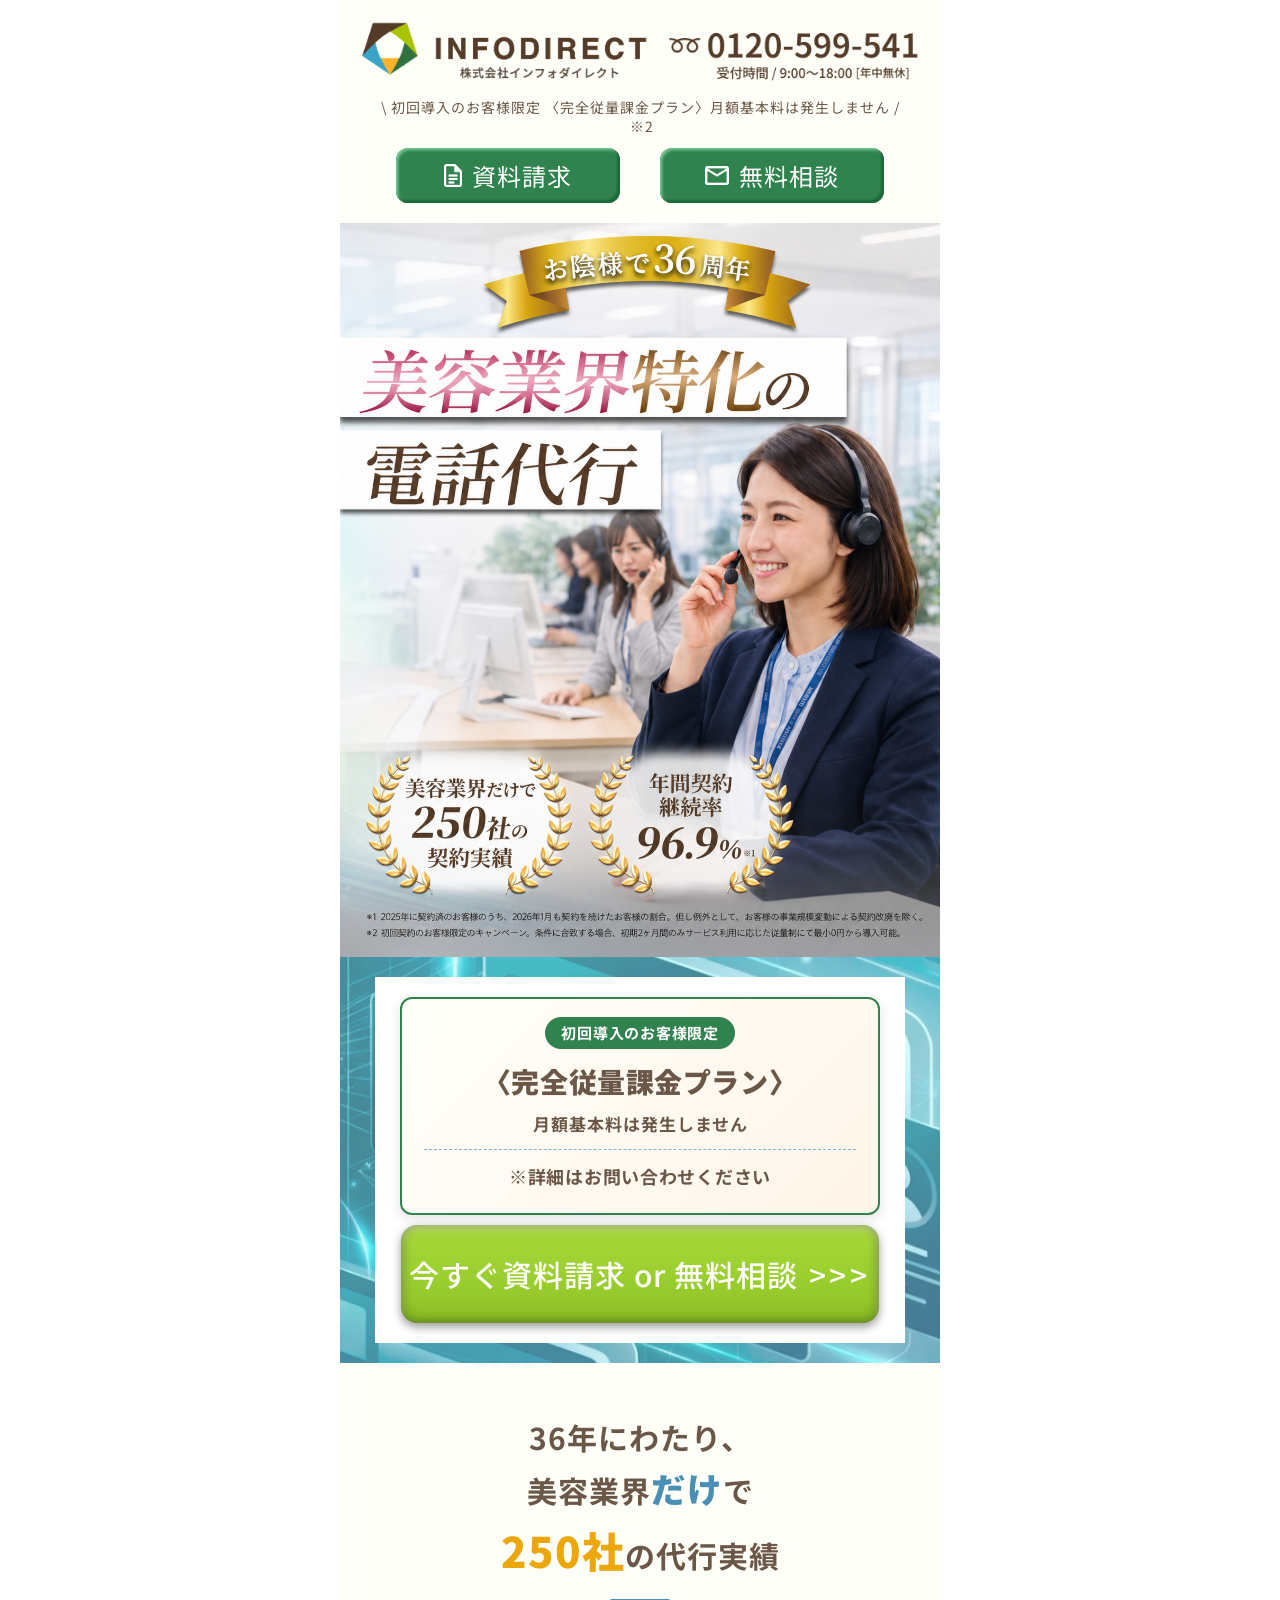
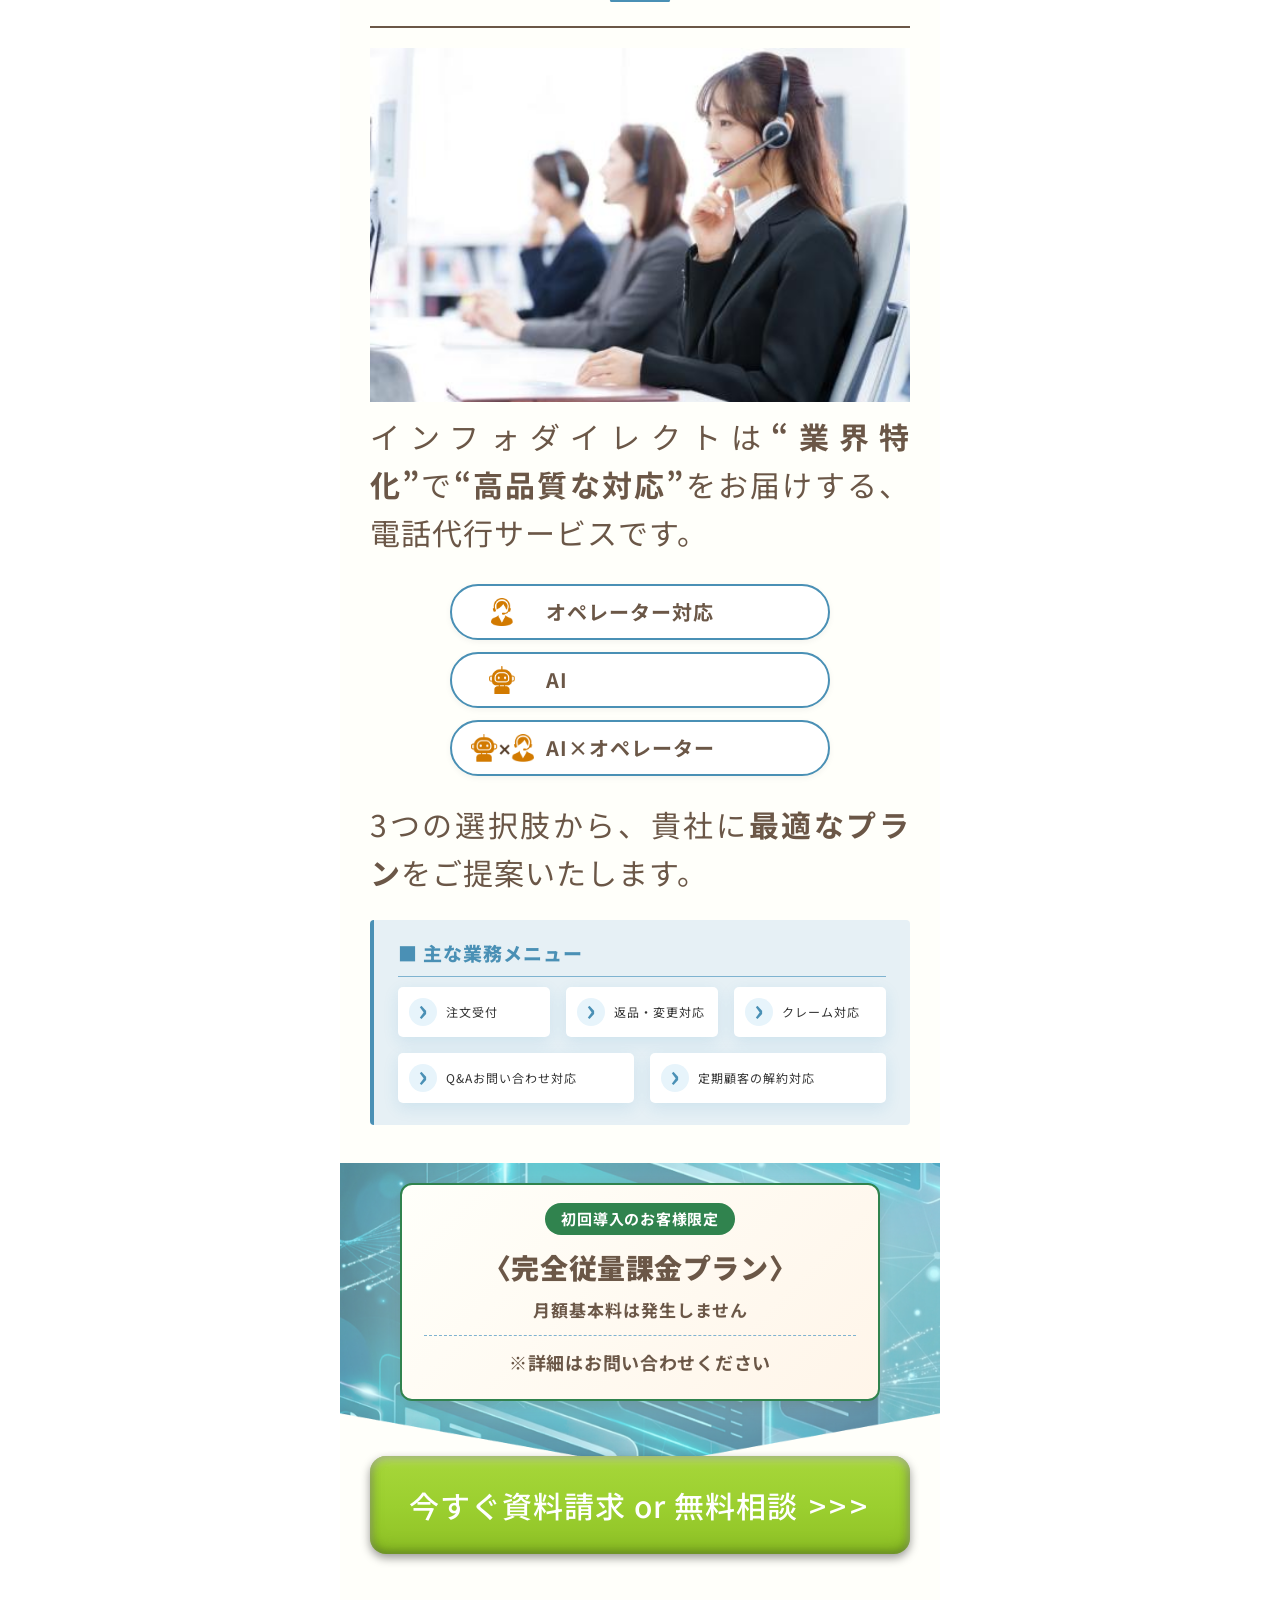
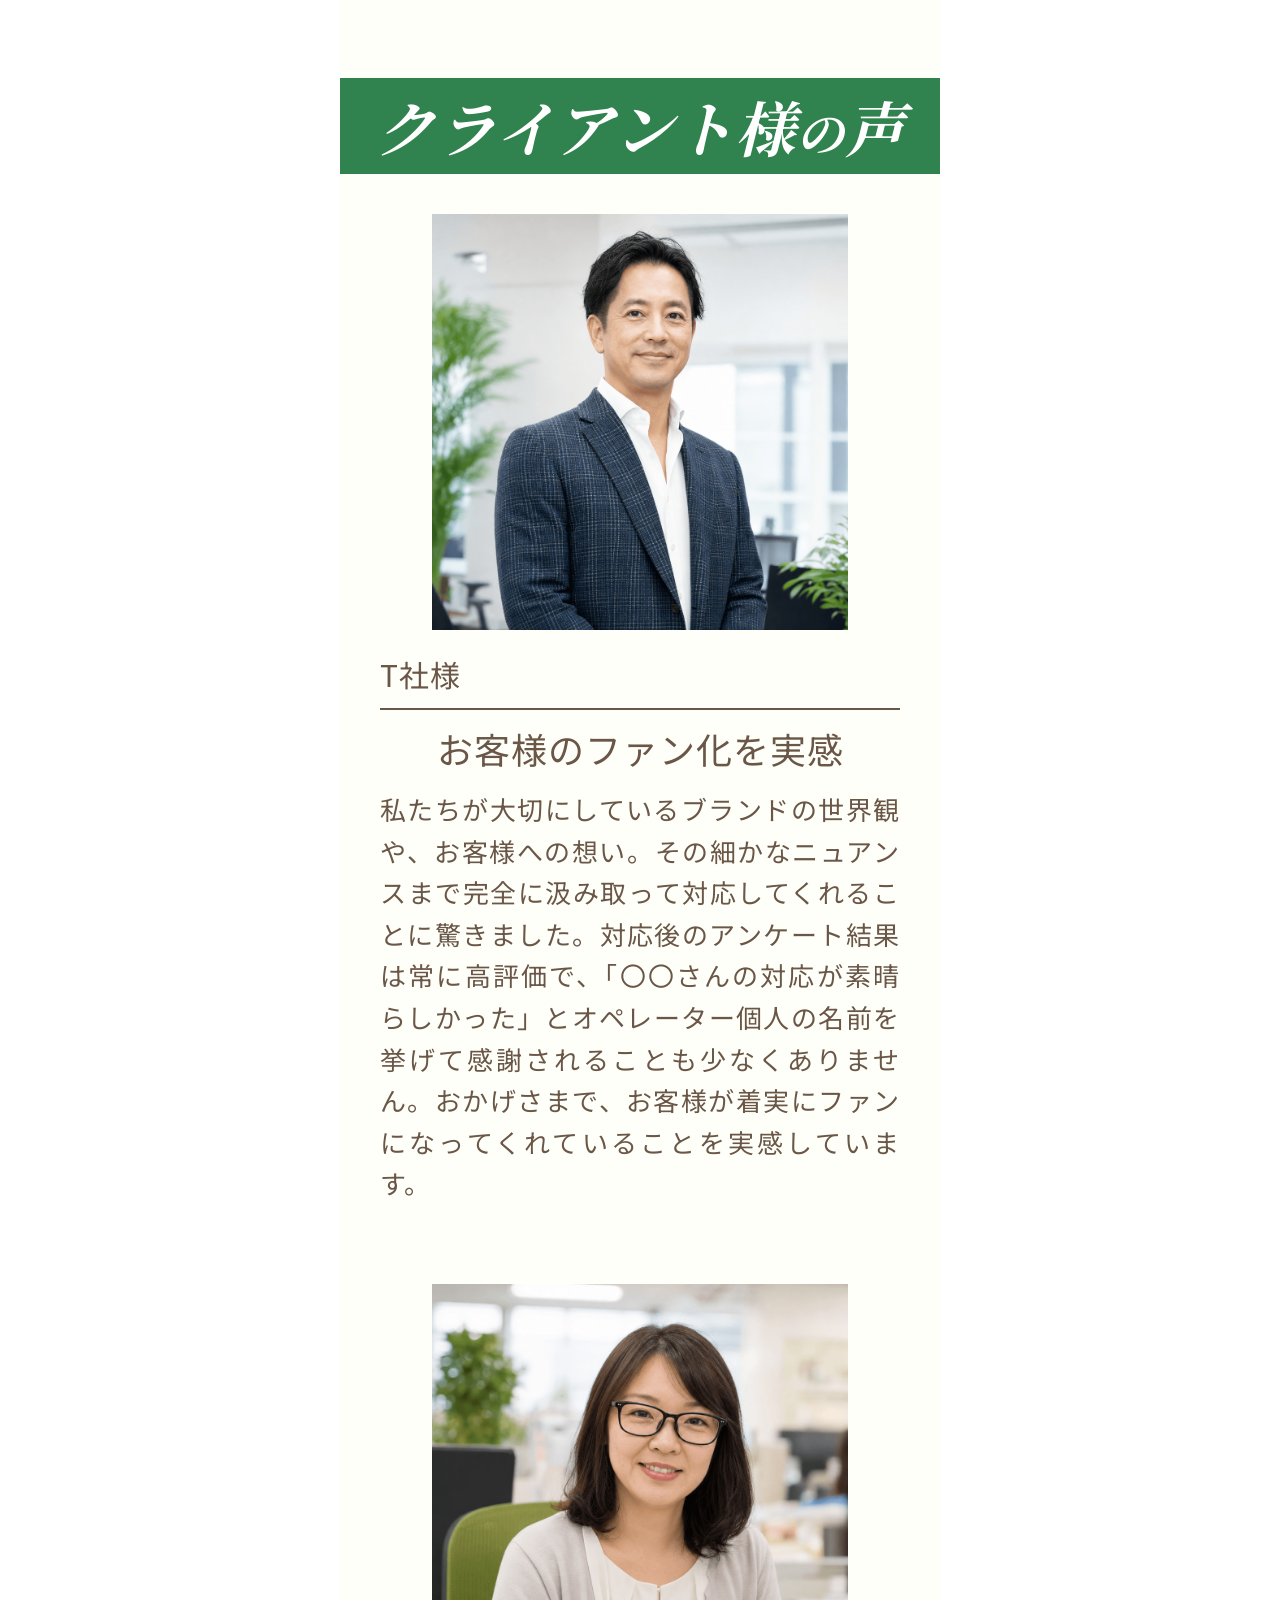
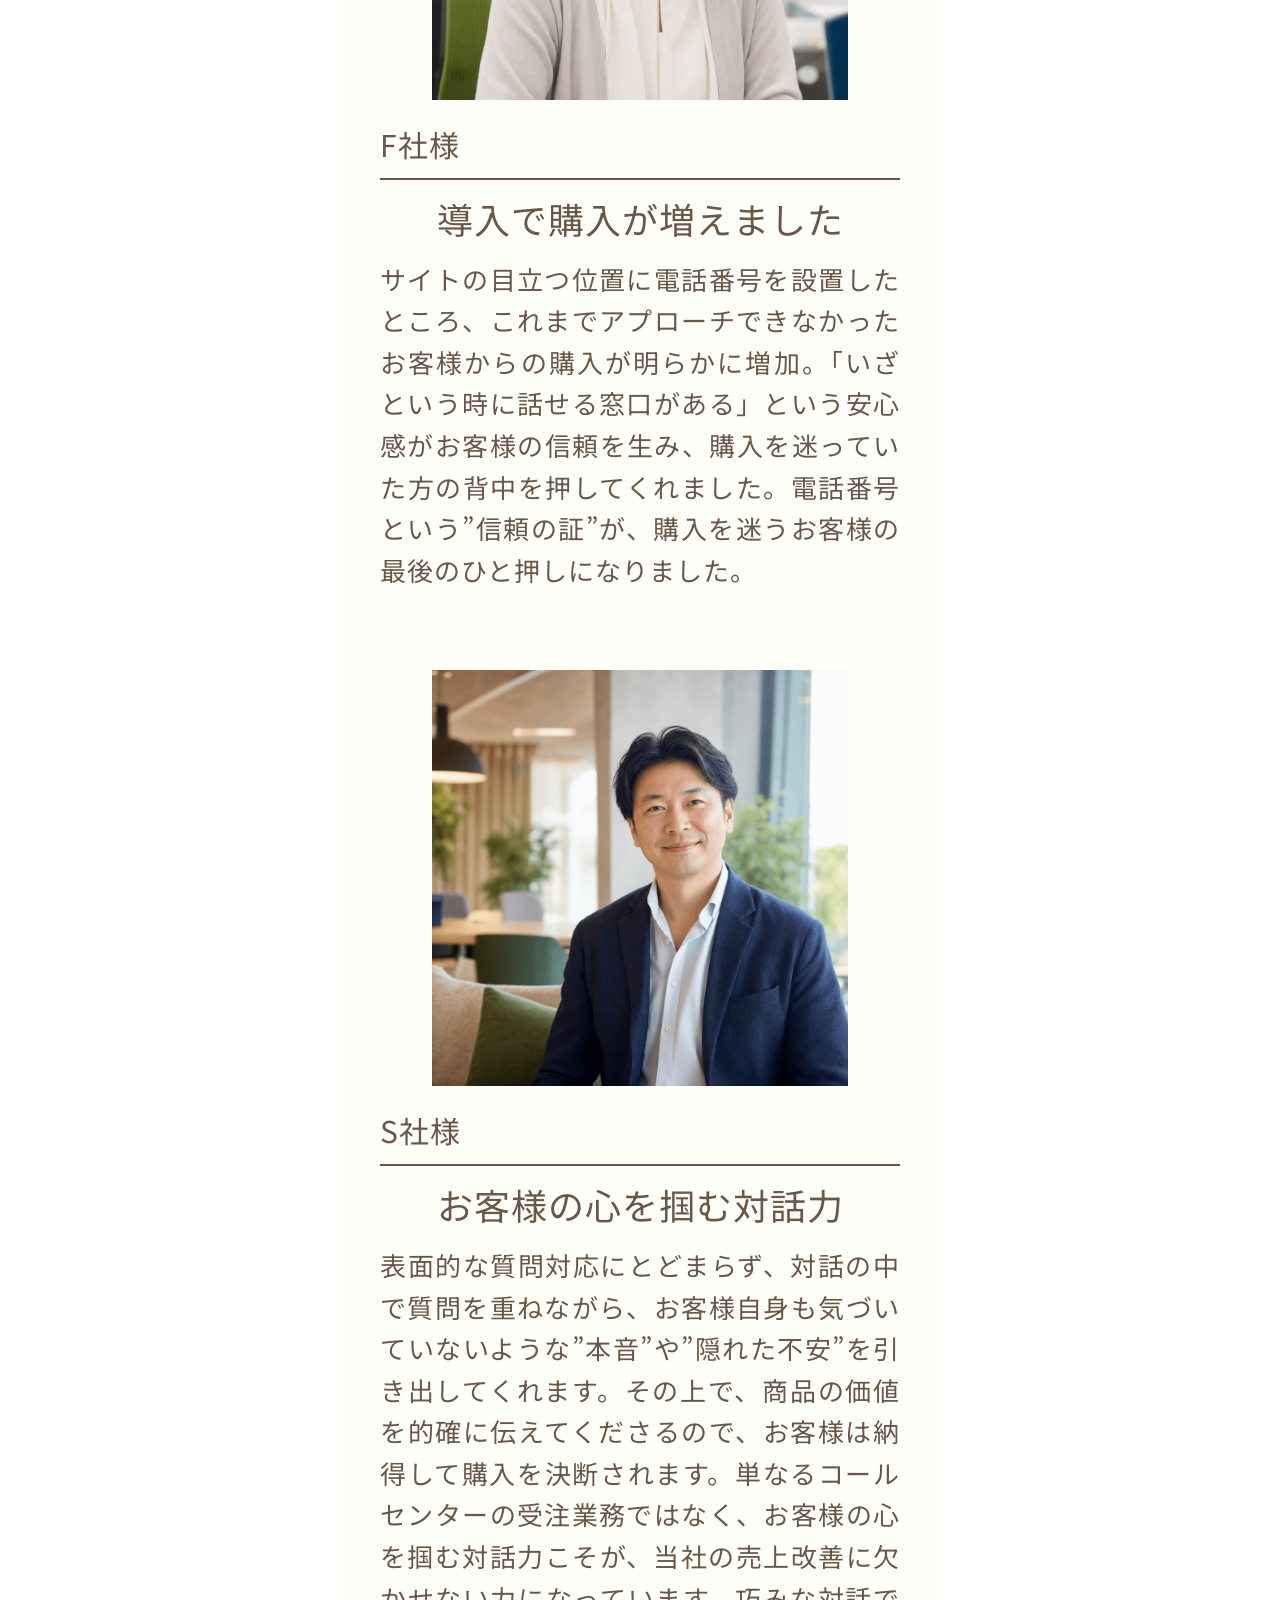
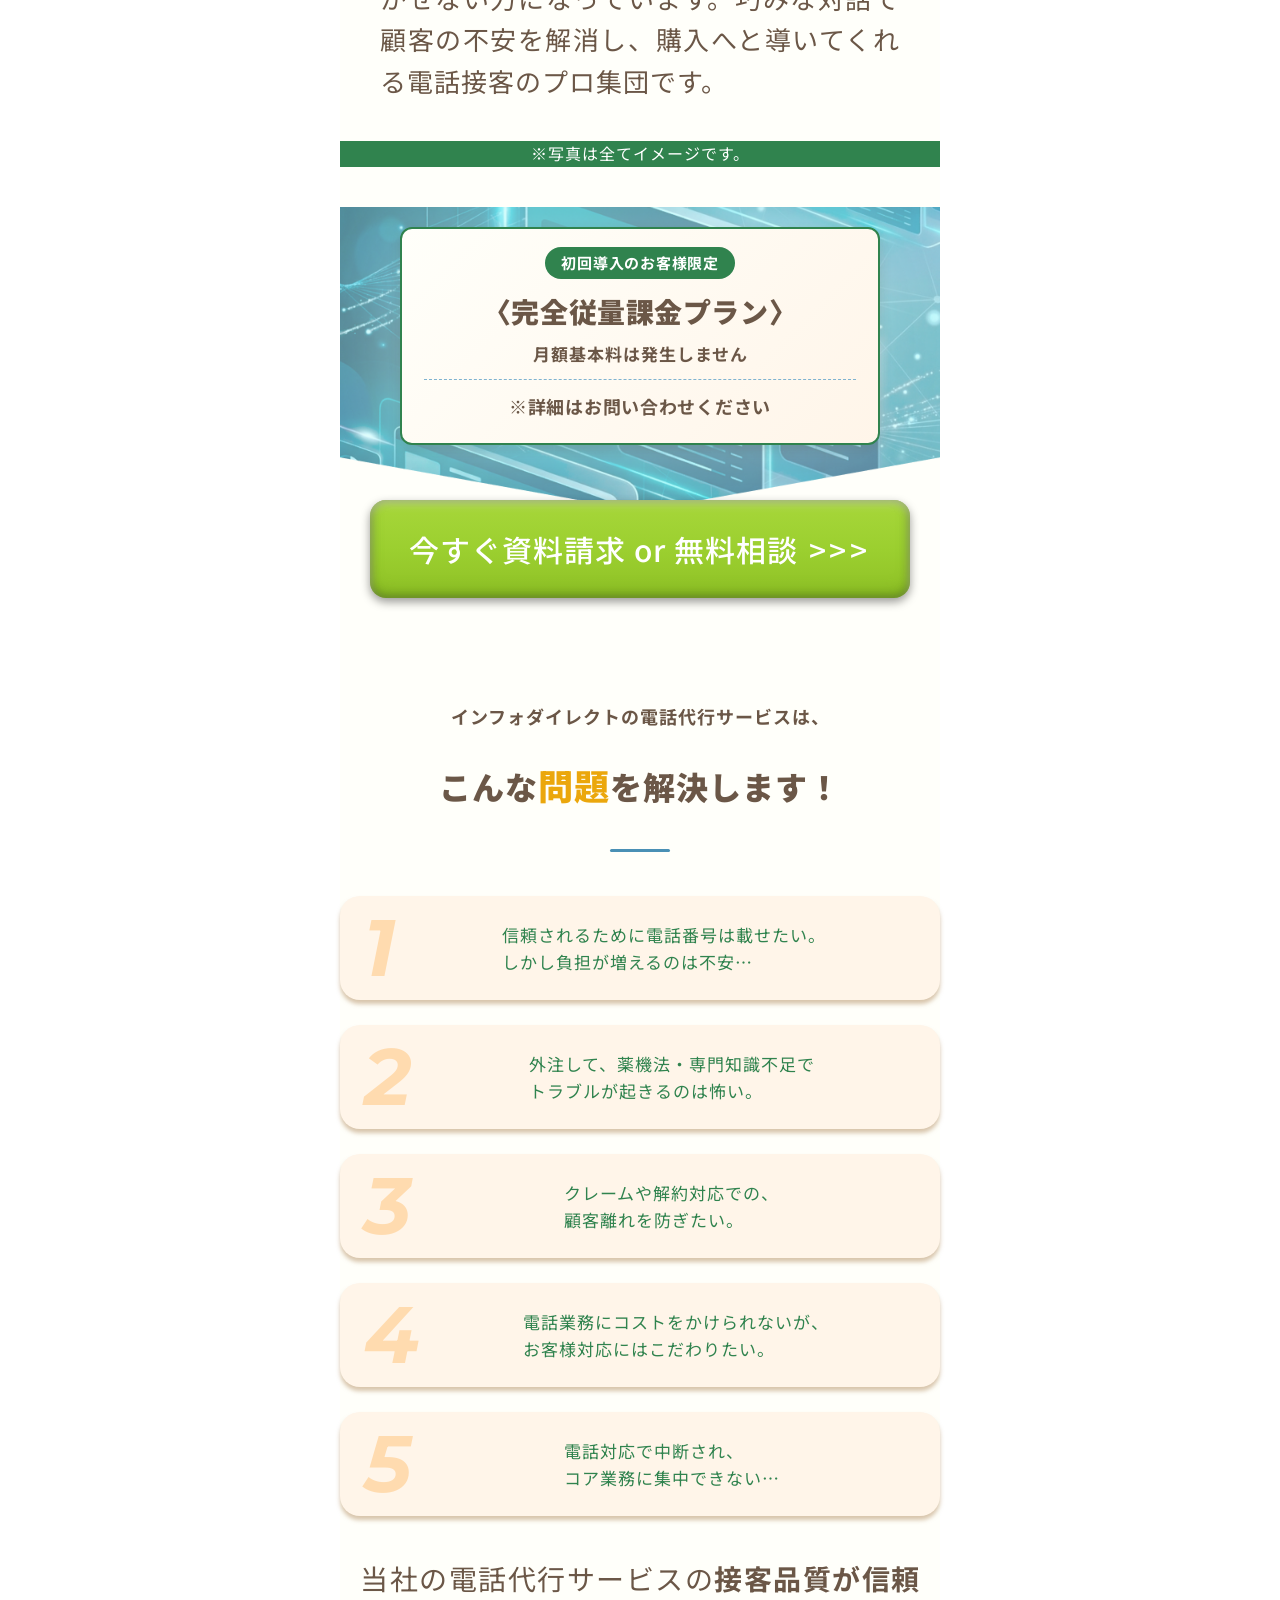
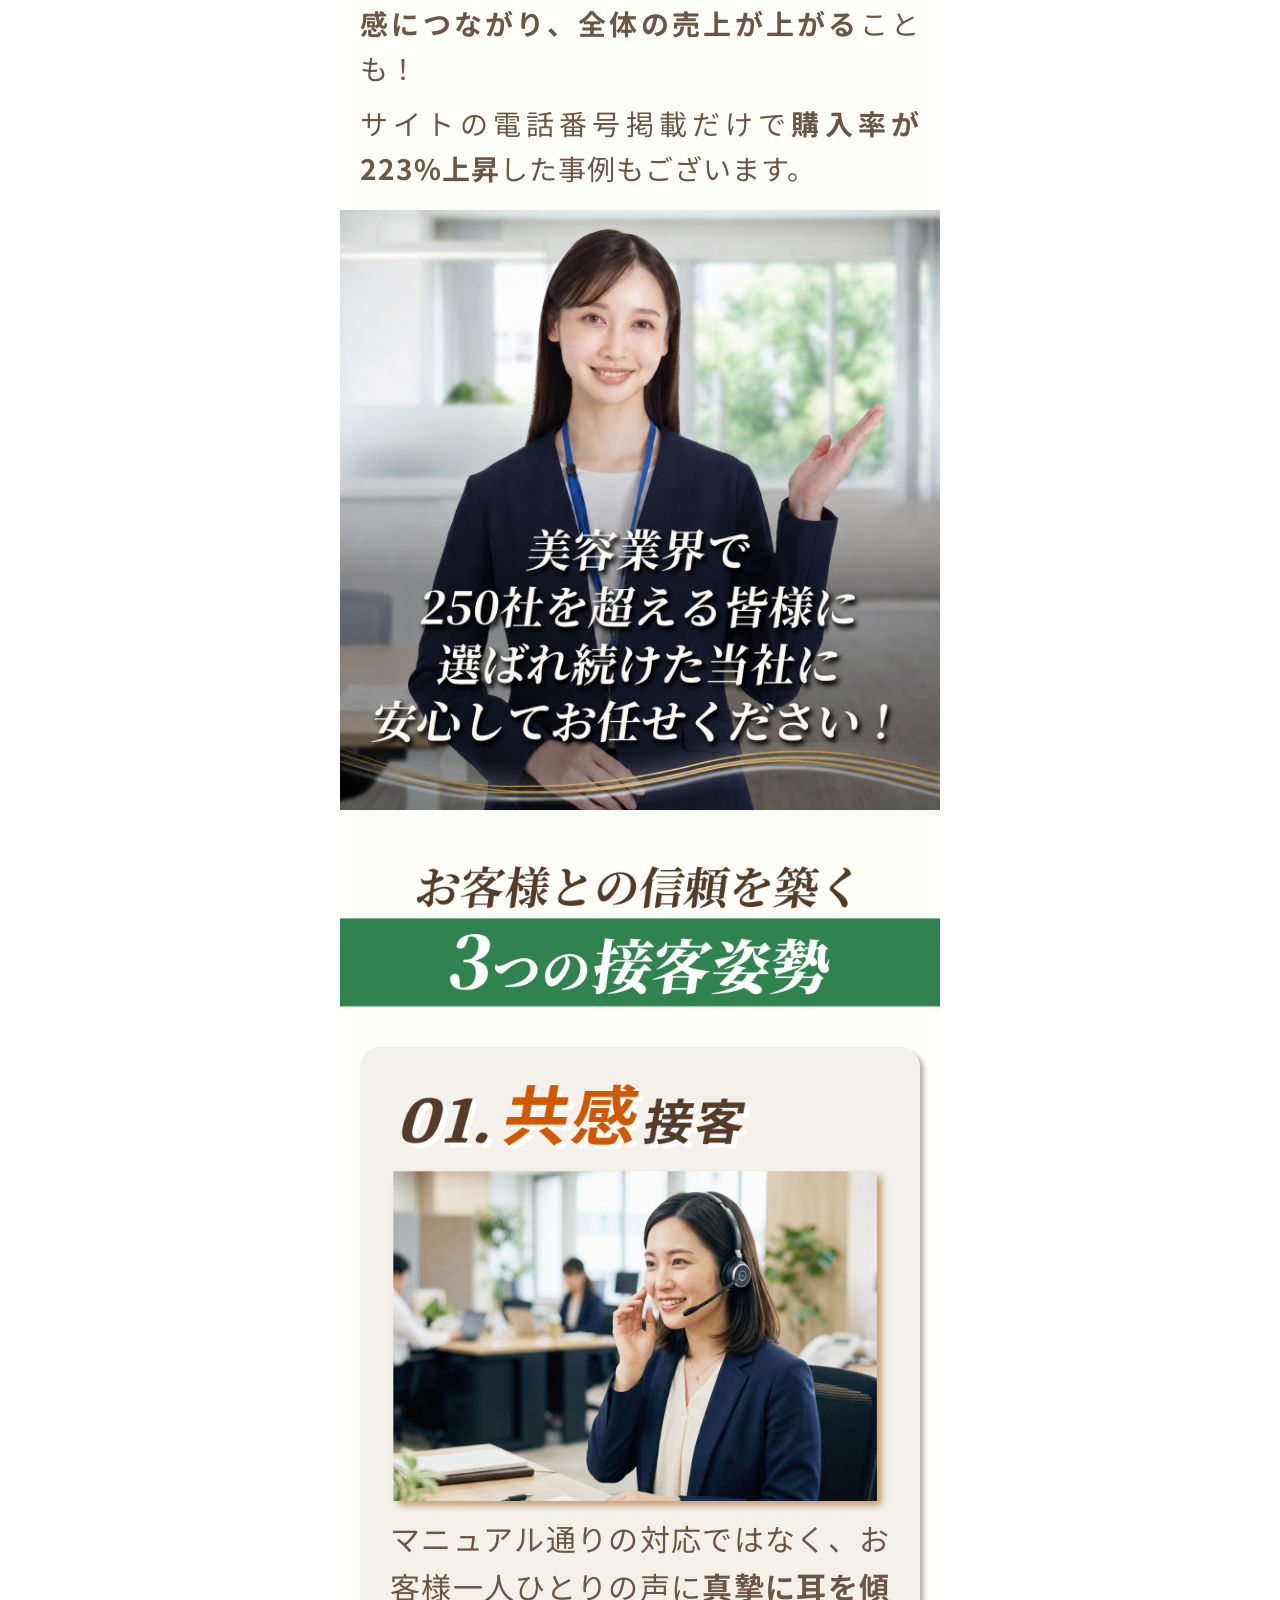
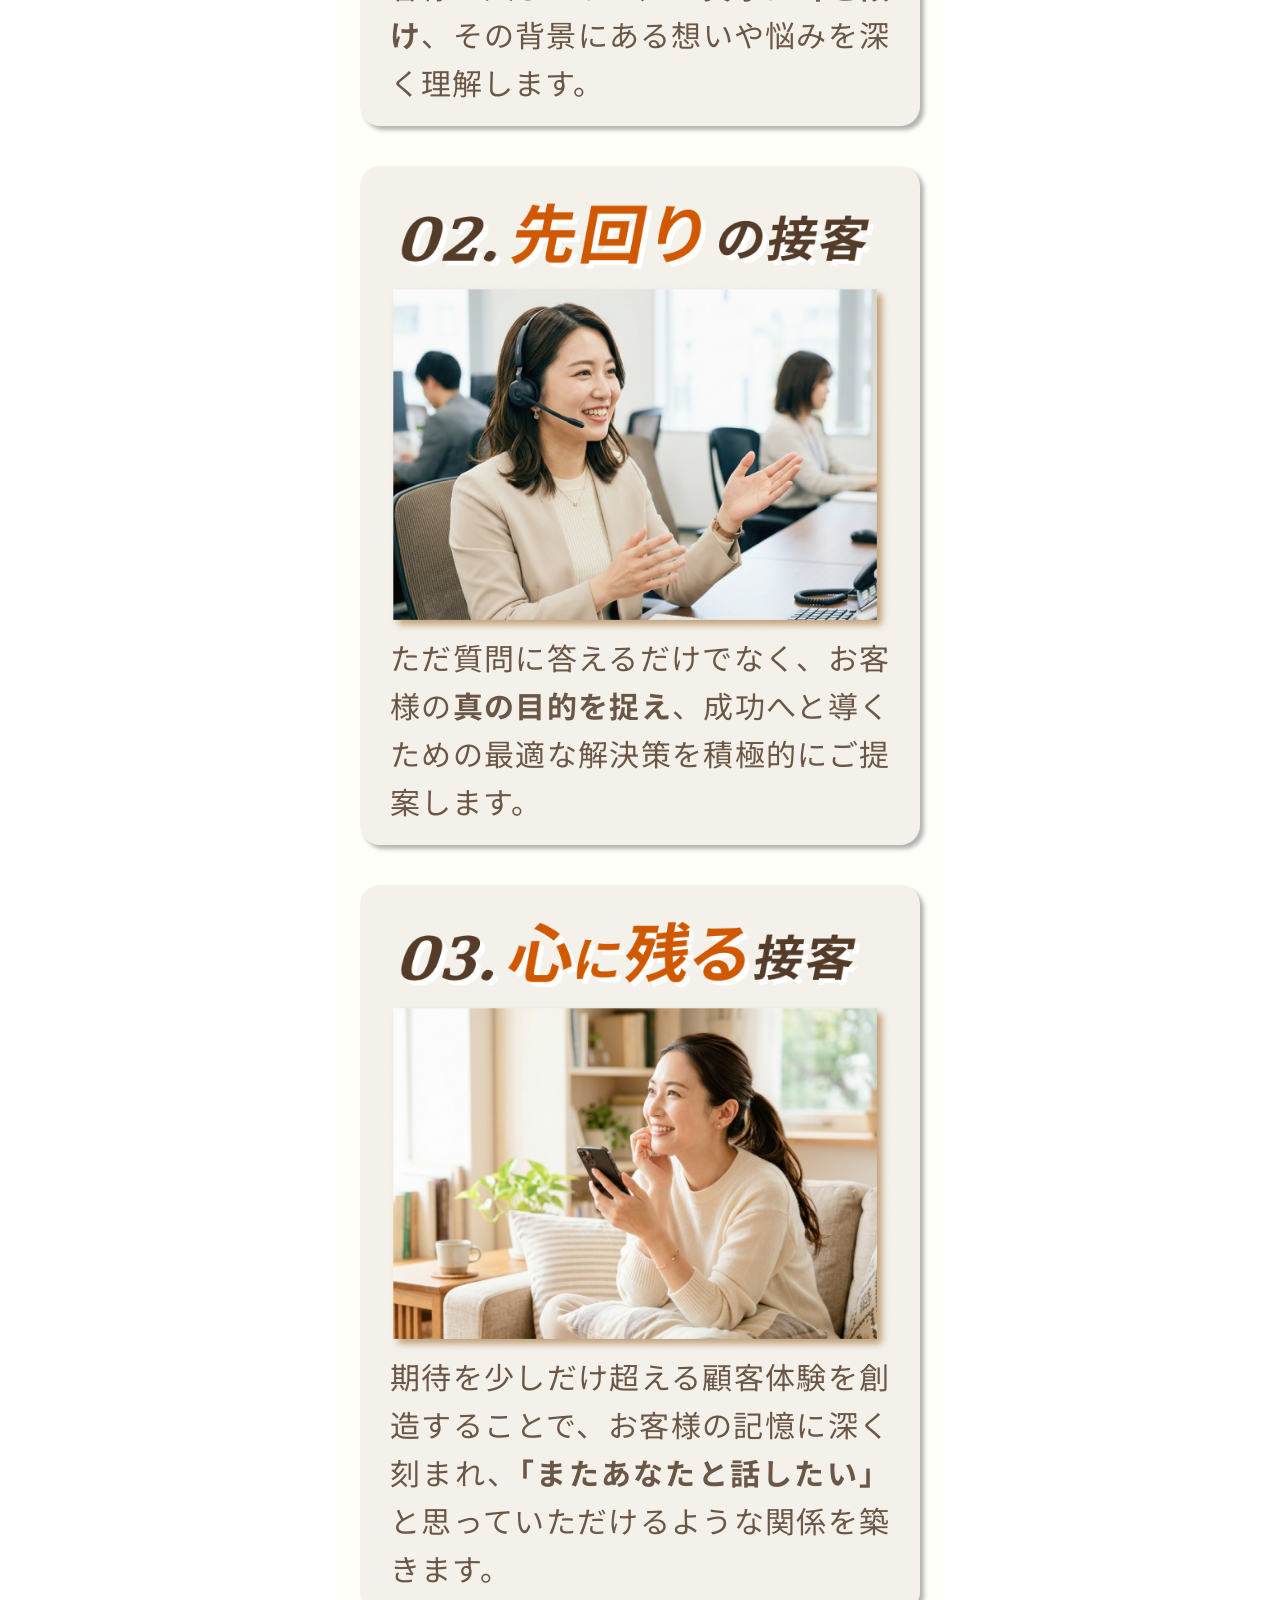
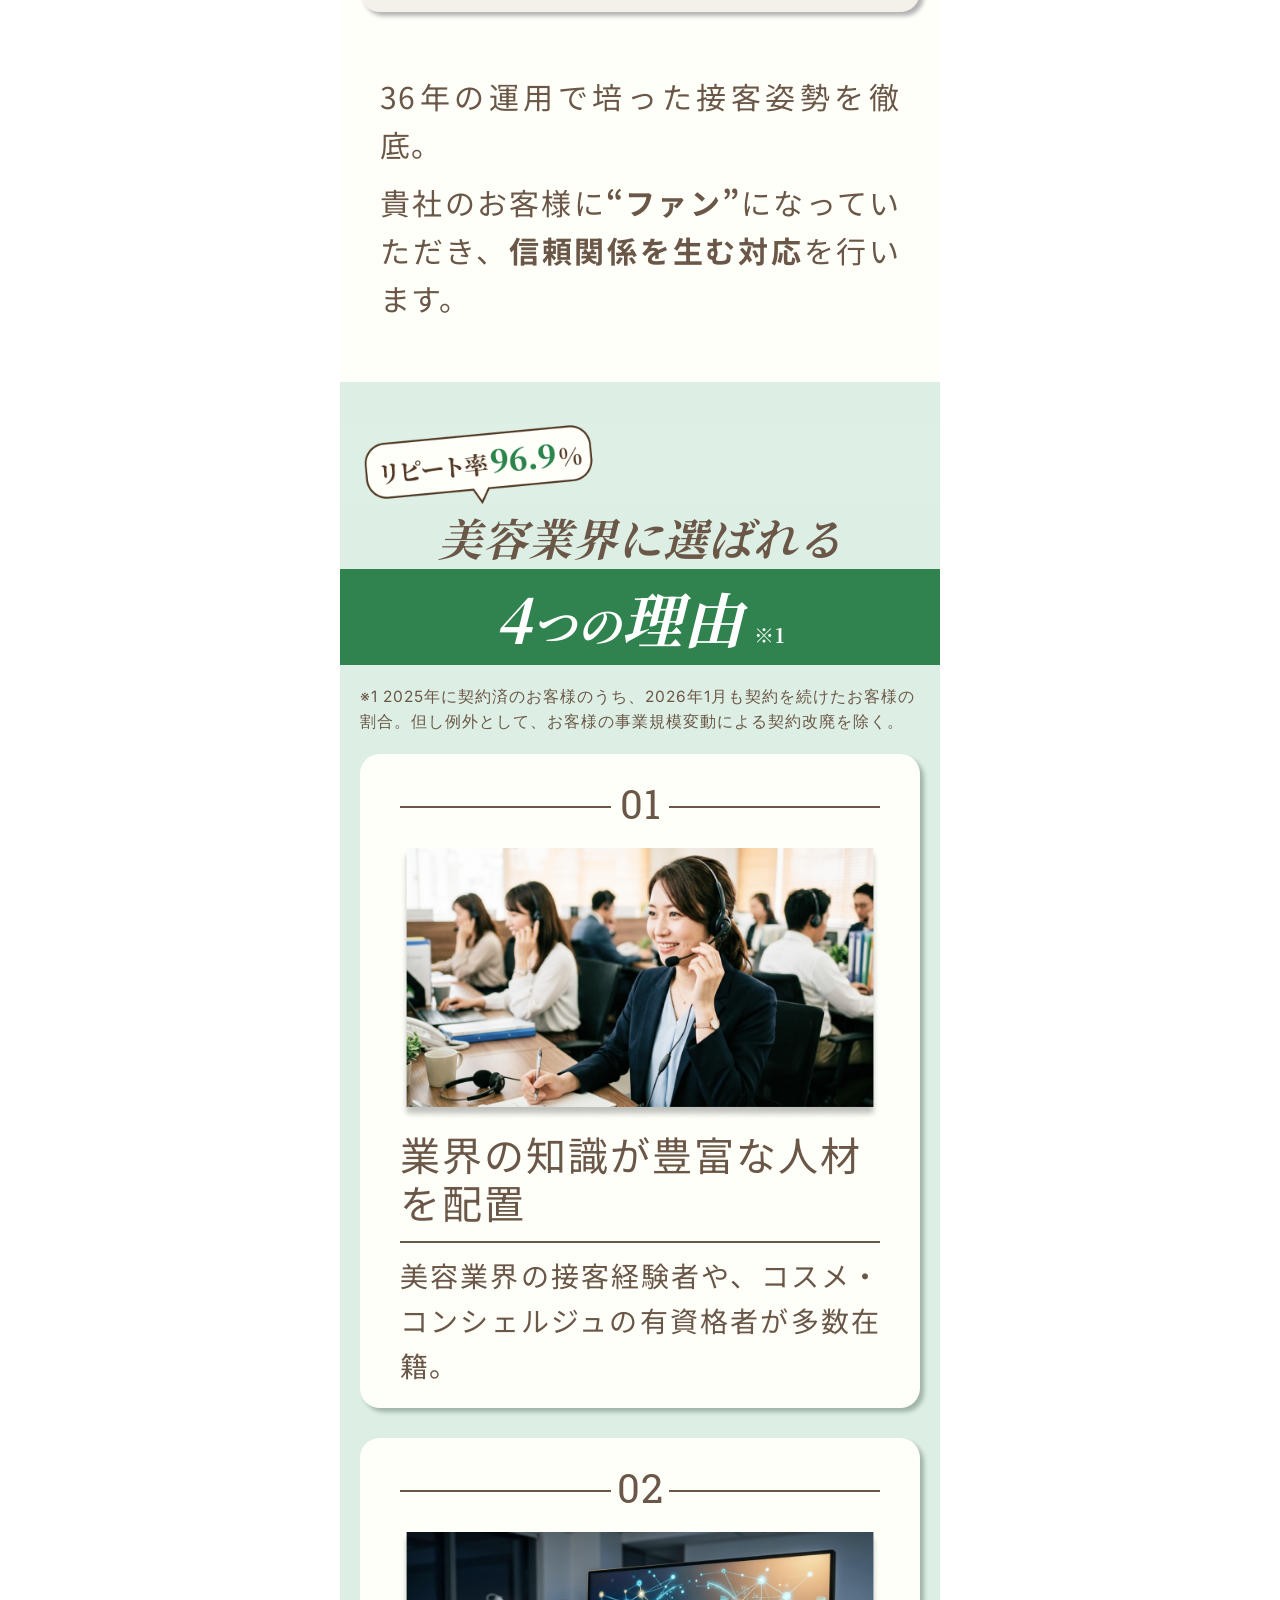
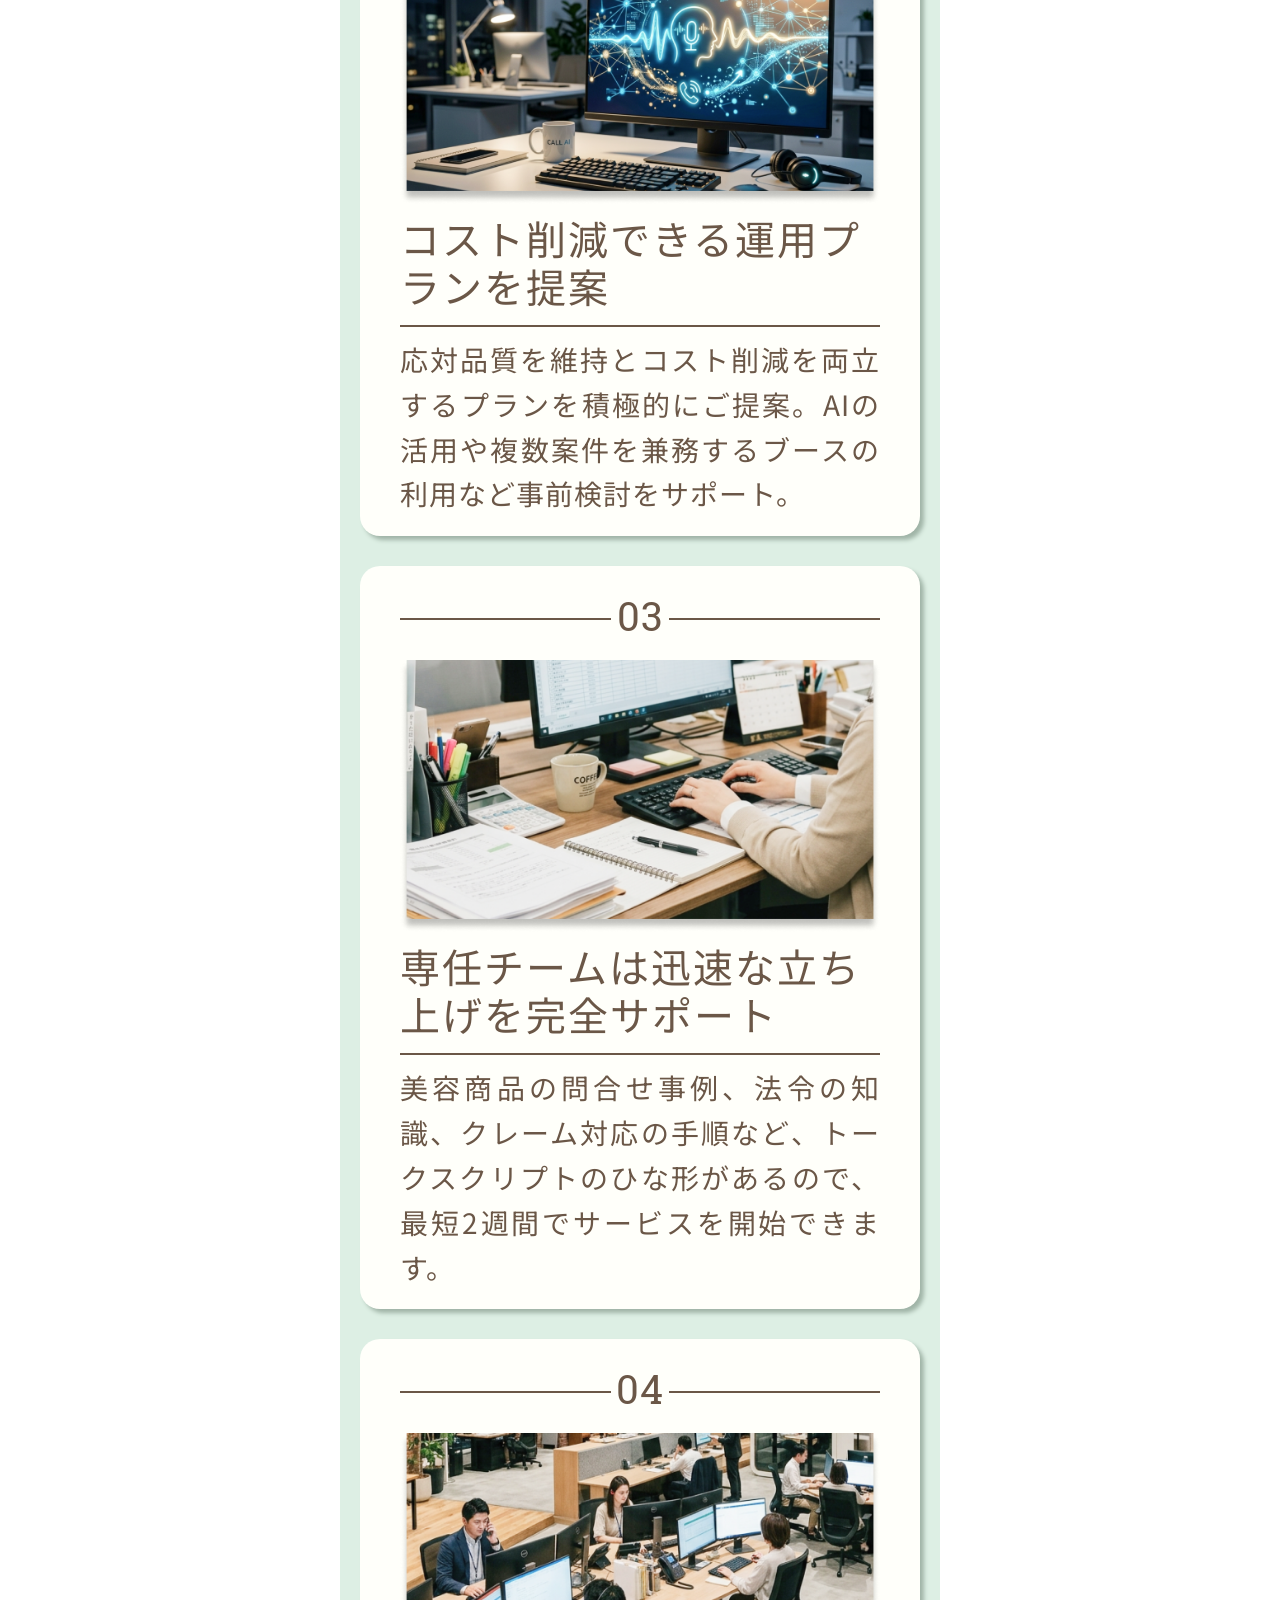
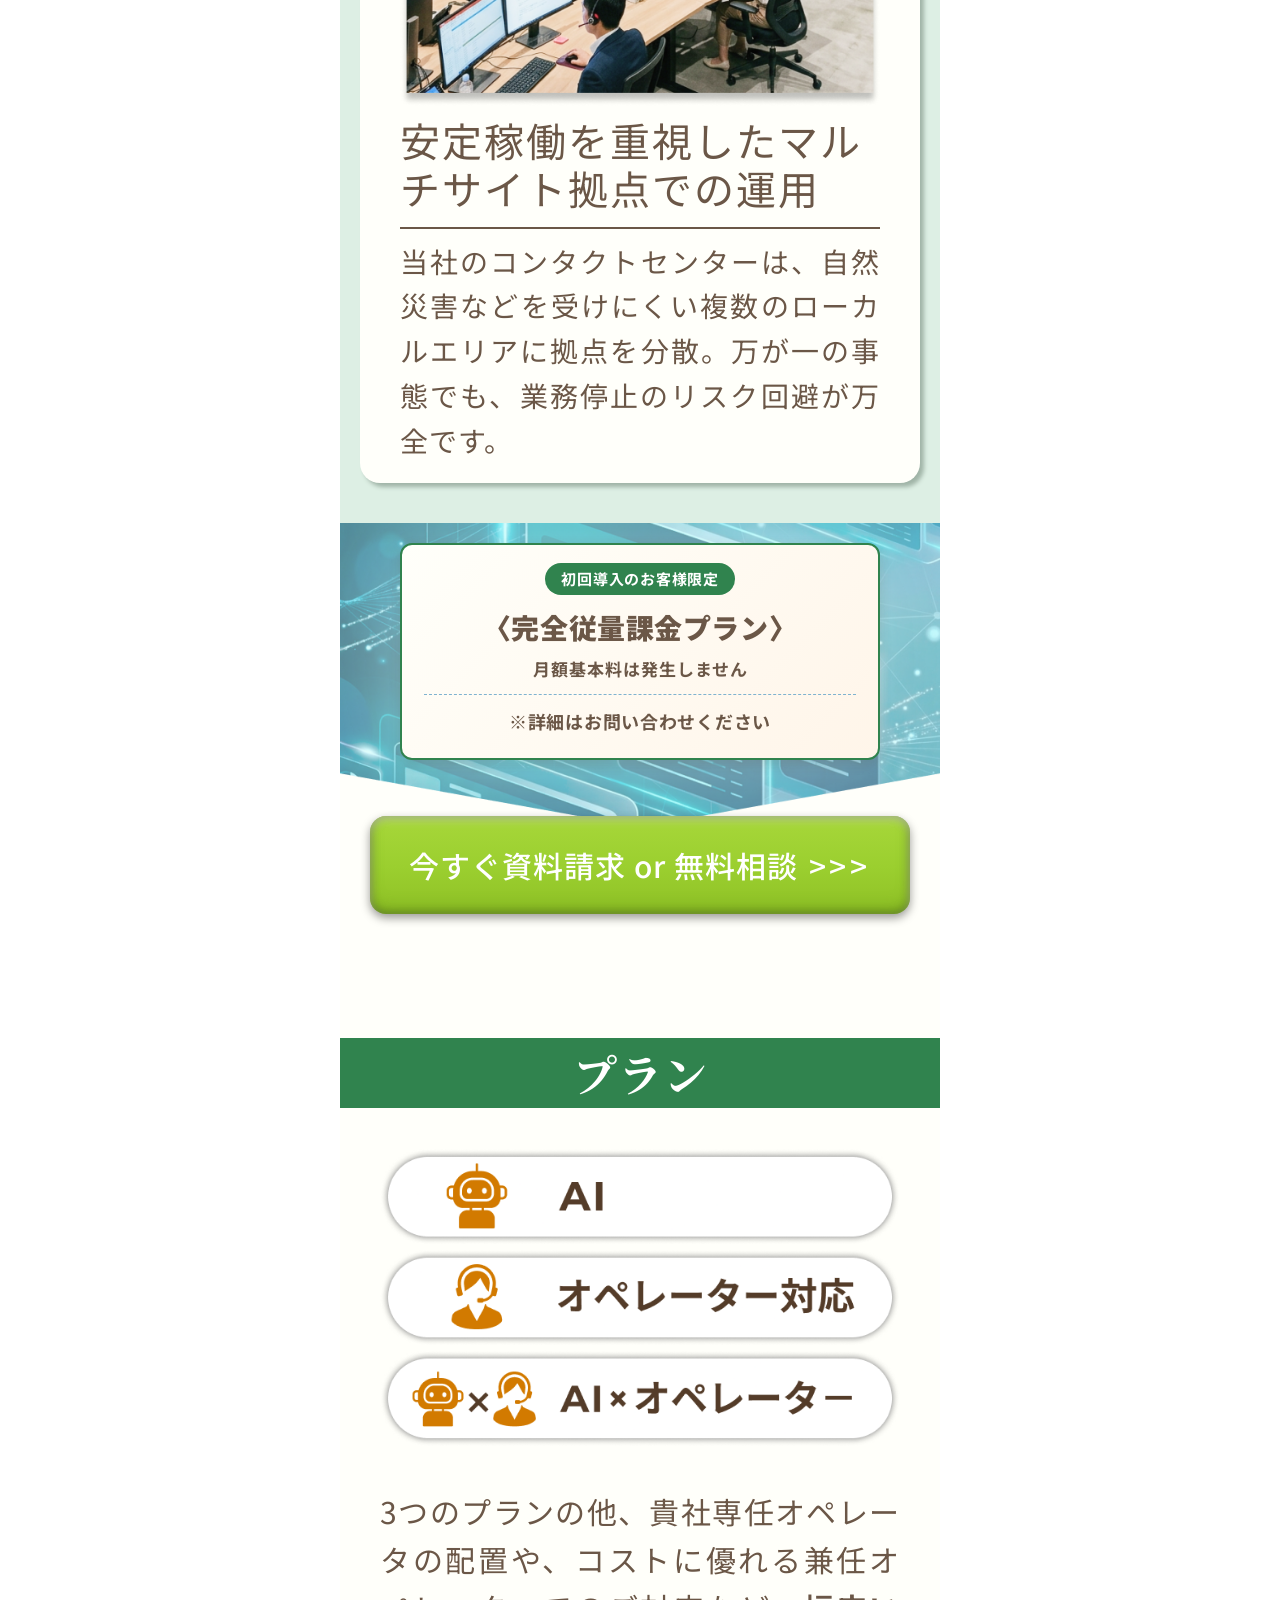
==== index.html @ eeaa396f "ヘッダー注釈文章削除" ====
<!DOCTYPE html>
<html lang="ja">

<head>
    <meta charset="UTF-8">
    <meta name="viewport" content="width=device-width, initial-scale=1.0">
    <title>サービス紹介LP</title>
    <link rel="stylesheet" href="style.css">
    <link rel="preconnect" href="https://fonts.googleapis.com">
    <link rel="preconnect" href="https://fonts.gstatic.com" crossorigin>
    <link
        href="https://fonts.googleapis.com/css2?family=Noto+Serif+JP:wght@200..900&family=Noto+Sans+JP:wght@100..900&family=Inter:ital,wght@0,100..900;1,100..900&family=Montserrat:ital,wght@0,100..900;1,100..900&family=Noticia+Text:ital,wght@0,400;0,700;1,400;1,700&family=Battambang:wght@100;300;400;700;900&display=swap"
        rel="stylesheet">

</head>

<body>
    <header class="hero">
        <div class="container">
            <div class="logo"><img src="img/logo.png" alt="株式会社インフォダイレクト"></div>
            <div class="campaign">\ 初回導入のお客様限定 〈完全従量課金プラン〉月額基本料は発生しません /<span>※2</span></div>
            <div class="cta-button">
                <a class="btn_document" href="#document"><img src="img/hero_icon_1.png" alt="資料請求">資料請求</a>
                <a class="btn_contact" href="#contact"><img src="img/hero_icon_2.png" alt="無料相談">無料相談</a>
            </div>
        </div>
    </header>

    <section class="fv">
        <div class="container">
            <div class="image">
                <div class="image-item-1"><img src="img/fv.png" alt="美容業界特化の電話代行"></div>
            </div>
        </div>
    </section>

    <section class="campaign-1">
        <div class="container">
            <div class="inner">
                <div class="campaign-card">
                    <div class="campaign-label">初回導入のお客様限定</div>
                    <div class="campaign-title">〈完全従量課金プラン〉</div>
                    <div class="campaign-sub">月額基本料は発生しません</div>
                    <div class="campaign-detail">※詳細はお問い合わせください</div>
                </div>
                <a href="#document" class="btn">今すぐ資料請求 or 無料相談</a>
            </div>
        </div>
    </section>

    <section class="achieve">
        <div class="container">
            <div class="ttl ttl-text">
                <span class="ttl-line-1">36年にわたり、</span>
                <span class="ttl-line-2">美容業界<em>だけ</em>で</span>
                <span class="ttl-line-3"><strong>250社</strong>の代行実績</span>
            </div>
            <div class="image_1"><img src="img/achieve_img.jpeg" alt="イメージ画像"></div>
            <div class="txt_1">インフォダイレクトは<span>“業界特化”</span>で<span>“高品質な対応”</span>をお届けする、電話代行サービスです。</div>
            <ul class="service-list">
                <li><span class="crown_2"></span><span class="label">オペレーター対応</span></li>
                <li><span class="crown_1"></span><span class="label">AI</span></li>
                <li><span class="crown_3"></span><span class="label">AI×オペレーター</span></li>
            </ul>
            <div class="txt_2">3つの選択肢から、貴社に<span>最適なプラン</span>をご提案いたします。</div>
            <div class="menu-block">
                <div class="menu-ttl">■ 主な業務メニュー</div>
                <ul class="menu-list menu-list-1">
                    <li>注文受付</li>
                    <li>返品・変更対応</li>
                    <li>クレーム対応</li>
                </ul>
                <ul class="menu-list menu-list-2">
                    <li>Q&amp;Aお問い合わせ対応</li>
                    <li>定期顧客の解約対応</li>
                </ul>
            </div>
        </div>
    </section>

    <section class="campaign-2">
        <div class="container">
            <div class="inner">
                <div class="campaign-card campaign-card-2">
                    <div class="campaign-label">初回導入のお客様限定</div>
                    <div class="campaign-title">〈完全従量課金プラン〉</div>
                    <div class="campaign-sub">月額基本料は発生しません</div>
                    <div class="campaign-detail">※詳細はお問い合わせください</div>
                </div>
                <div class="cta-button">
                <a href="#document" class="btn">今すぐ資料請求 or 無料相談</a>
                </div>
            </div>
        </div>
    </section>

    <section class="voice">
        <div class="container">
            <div class="ttl">クライアント様<span>の</span>声</div>
            <div class="content">
                <div class="voice_0 voice_1">
                    <div class="image"><img src="img/voice_img_1.png" alt="クライアントの声_1"></div>
                    <div class="comment">
                        <div class="name">T社様</div>
                        <div class="heading">お客様のファン化を実感</div>
                        <div class="txt">
                            私たちが大切にしているブランドの世界観や、お客様への想い。その細かなニュアンスまで完全に汲み取って対応してくれることに驚きました。対応後のアンケート結果は常に高評価で、「〇〇さんの対応が素晴らしかった」とオペレーター個人の名前を挙げて感謝されることも少なくありません。おかげさまで、お客様が着実にファンになってくれていることを実感しています。
                        </div>
                    </div>
                </div>
                <div class="voice_0 voice_2">
                    <div class="image"><img src="img/voice_img_2.png" alt="クライアントの声_2"></div>
                    <div class="comment">
                        <div class="name">F社様</div>
                        <div class="heading">導入で購入が増えました</div>
                        <div class="txt">
                            サイトの目立つ位置に電話番号を設置したところ、これまでアプローチできなかったお客様からの購入が明らかに増加。「いざという時に話せる窓口がある」という安心感がお客様の信頼を生み、購入を迷っていた方の背中を押してくれました。電話番号という”信頼の証”が、購入を迷うお客様の最後のひと押しになりました。
                        </div>
                    </div>
                </div>
                <div class="voice_0 voice_3">
                    <div class="image"><img src="img/voice_img_3.png" alt="クライアントの声_3"></div>
                    <div class="comment">
                        <div class="name">S社様</div>
                        <div class="heading">お客様の心を掴む対話力</div>
                        <div class="txt">
                           表面的な質問対応にとどまらず、対話の中で質問を重ねながら、お客様自身も気づいていないような”本音”や”隠れた不安”を引き出してくれます。その上で、商品の価値を的確に伝えてくださるので、お客様は納得して購入を決断されます。単なるコールセンターの受注業務ではなく、お客様の心を掴む対話力こそが、当社の売上改善に欠かせない力になっています。巧みな対話で顧客の不安を解消し、購入へと導いてくれる電話接客のプロ集団です。
                        </div>
                    </div>
                </div>
            </div>
            <div class="note">※写真は全てイメージです。</div>
        </div>
    </section>

    <section class="campaign-2">
        <div class="container">
            <div class="inner">
                <div class="campaign-card campaign-card-2">
                    <div class="campaign-label">初回導入のお客様限定</div>
                    <div class="campaign-title">〈完全従量課金プラン〉</div>
                    <div class="campaign-sub">月額基本料は発生しません</div>
                    <div class="campaign-detail">※詳細はお問い合わせください</div>
                </div>
                <div class="cta-button">
                <a href="#document" class="btn">今すぐ資料請求 or 無料相談</a>
                </div>
            </div>
        </div>
    </section>

    <section class="solution">
        <div class="container">
            <div class="ttl ttl-text">
                <span class="ttl-lead">インフォダイレクトの電話代行サービスは、</span>
                <span class="ttl-main">こんな<em>問題</em>を解決します！</span>
            </div>
            <div class="content">
                <div class="item">
                    <div class="num">1</div>
                    <div class="txt">
                        信頼されるために電話番号は載せたい。<br>
                        しかし負担が増えるのは不安…
                    </div>
                </div>
                <div class="item">
                    <div class="num">2</div>
                    <div class="txt">
                        外注して、薬機法・専門知識不足で<br>
                        トラブルが起きるのは怖い。
                    </div>
                </div>
                <div class="item">
                    <div class="num">3</div>
                    <div class="txt">
                        クレームや解約対応での、<br>
                        顧客離れを防ぎたい。
                    </div>
                </div>
                <div class="item">
                    <div class="num">4</div>
                    <div class="txt">
                        電話業務にコストをかけられないが、<br>
                        お客様対応にはこだわりたい。
                    </div>
                </div>
                <div class="item">
                    <div class="num">5</div>
                    <div class="txt">
                        電話対応で中断され、<br>
                        コア業務に集中できない…
                    </div>
                </div>
            </div>
            <div class="note">
                <div class="note_1">
                    当社の電話代行サービスの<span>接客品質が信頼感につながり、全体の売上が上がる</span>ことも！
                </div>
                <div class="note_2">
                    サイトの電話番号掲載だけで<span>購入率が223%上昇</span>した事例もございます。
                </div>
            </div>
            <div class="image_2">
                <img src="img/solution_img_2.png" alt="美容業界で250社を超える皆様に選ばれ続けた当社に安心してお任せください！">
            </div>
        </div>
    </section>

    <section class="posture">
        <div class="container">
            <div class="ttl">
                <img src="img/posture_ttl.png" alt="お客様との信頼を築く 3つの接客姿勢">
            </div>
            <div class="content">
                <div class="item">
                    <div class="item-ttl">
                        <img src="img/posture_ttl_1.png" alt="共感接客">
                    </div>
                    <div class="item-inner">
                        <div class="image">
                            <img src="img/posture_img_1.png" alt="共感接客イメージ">
                        </div>
                        <div class="txt">
                            マニュアル通りの対応ではなく、お客様一人ひとりの声に<span>真摯に耳を傾け</span>、その背景にある想いや悩みを深く理解します。
                        </div>
                    </div>
                </div>
                <div class="item">
                    <div class="item-ttl">
                        <img src="img/posture_ttl_2.png" alt="積極的な接客">
                    </div>
                    <div class="item-inner">
                        <div class="image">
                            <img src="img/posture_img_2.png" alt="積極的な接客イメージ">
                        </div>
                        <div class="txt">
                            ただ質問に答えるだけでなく、お客様の<span>真の目的を捉え</span>、成功へと導くための最適な解決策を積極的にご提案します。
                        </div>
                    </div>
                </div>
                <div class="item">
                    <div class="item-ttl">
                        <img src="img/posture_ttl_3.png" alt="心に残る接客">
                    </div>
                    <div class="item-inner">
                        <div class="image">
                            <img src="img/posture_img_3.png" alt="心に残る接客イメージ">
                        </div>
                        <div class="txt">
                            期待を少しだけ超える顧客体験を創造することで、お客様の記憶に深く刻まれ、<span>「またあなたと話したい」</span>と思っていただけるような関係を築きます。
                        </div>
                    </div>
                </div>
            </div>
            <div class="note">
                <div class="note_1">
                    36年の運用で培った接客姿勢を徹底。
                </div>
                <div class="note_2">
                    貴社のお客様に<span>“ファン”</span>になっていただき、<span>信頼関係を生む対応</span>を行います。
                </div>
            </div>
        </div>
    </section>

    <section class="repeat">
        <div class="container">
            <div class="ttl">
                <div class="image"><img src="img/repert_ratio.png" alt="リピート率96.9%"></div>
                <div class="ttl_1">美容業界に選ばれる</div>
                <div class="ttl_2"><span>4</span>つの<span>理由</span><span class="mark">※1</span></div>
            </div>
            <div class="note">※1 2025年に契約済のお客様のうち、2026年1月も契約を続けたお客様の割合。但し例外として、お客様の事業規模変動による契約改廃を除く。</div>
            <div class="content">
                <div class="item">
                    <div class="num">01</div>
                    <div class="image">
                        <img src="img/repeat_img_1.png" alt="業界の知識が豊富な人材を配置">
                    </div>
                    <div class="ttl">業界の知識が豊富な人材を配置</div>
                    <div class="txt">
                        美容業界の接客経験者や、コスメ・コンシェルジュの有資格者が多数在籍。
                    </div>
                </div>
                <div class="item">
                    <div class="num">02</div>
                    <div class="image">
                        <img src="img/repeat_img_2.png" alt="コスト削減できる運用プランを提案">
                    </div>
                    <div class="ttl">コスト削減できる運用プランを提案</div>
                    <div class="txt">
                        応対品質を維持とコスト削減を両立するプランを積極的にご提案。AIの活用や複数案件を兼務するブースの利用など事前検討をサポート。</div>
                </div>
                <div class="item">
                    <div class="num">03</div>
                    <div class="image">
                        <img src="img/repeat_img_3.png" alt="専任チームは迅速な立ち上げを完全サポート">
                    </div>
                    <div class="ttl">専任チームは迅速な立ち上げを完全サポート</div>
                    <div class="txt">
                        美容商品の問合せ事例、法令の知識、クレーム対応の手順など、トークスクリプトのひな形があるので、最短2週間でサービスを開始できます。
                    </div>
                </div>
                <div class="item">
                    <div class="num">04</div>
                    <div class="image">
                        <img src="img/repeat_img_4.png" alt="安定稼働を重視したマルチサイト拠点での運用">
                    </div>
                    <div class="ttl">安定稼働を重視したマルチサイト拠点での運用</div>
                    <div class="txt">
                        当社のコンタクトセンターは、自然災害などを受けにくい複数のローカルエリアに拠点を分散。万が一の事態でも、業務停止のリスク回避が万全です。
                    </div>
                </div>
            </div>
        </div>
    </section>

    <section class="campaign-2">
        <div class="container">
            <div class="inner">
                <div class="campaign-card campaign-card-2">
                    <div class="campaign-label">初回導入のお客様限定</div>
                    <div class="campaign-title">〈完全従量課金プラン〉</div>
                    <div class="campaign-sub">月額基本料は発生しません</div>
                    <div class="campaign-detail">※詳細はお問い合わせください</div>
                </div>
                <div class="cta-button">
                <a href="#document" class="btn">今すぐ資料請求 or 無料相談</a>
                </div>
            </div>
        </div>
    </section>

    <section class="plan">
        <div class="container">
            <div class="ttl">
                <div class="ttl_1">プラン</div>
            </div>

            <div class="image">
                <img src="img/plan_img.png" alt="プラン">
            </div>

            <div class="txt">
                3つのプランの他、貴社専任オペレータの配置や、コストに優れる兼任オペレーターでのご対応など、<span>幅広いプランをお選びいただけます。</span>
            </div>

            <div class="content">
                <div class="item">
                    <div class="icon">
                        <img src="img/plan_icon_1.png" alt="AIを活用した自動化サービス">
                    </div>
                    <div class="item-ttl"><span class="stand">AI</span>を活用した<br>自動化サービス<br></div>
                </div>
                <div class="item-txt">
                    <div class="merit">
                        <div class="image"><img src="img/plan_example.png" alt="AI運用事例"></div>
                    </div>
                </div>
                <div class="note">
                    AIエージェントの活用プランについては、無料相談を承っています。<br>
                    お気軽にお問い合わせください。
                </div>
            </div>
        </div>
    </section>

    <section class="campaign-2">
        <div class="container">
            <div class="inner">
                <div class="campaign-card campaign-card-2">
                    <div class="campaign-label">初回導入のお客様限定</div>
                    <div class="campaign-title">〈完全従量課金プラン〉</div>
                    <div class="campaign-sub">月額基本料は発生しません</div>
                    <div class="campaign-detail">※詳細はお問い合わせください</div>
                </div>
                <div class="cta-button">
                <a href="#document" class="btn">今すぐ資料請求 or 無料相談</a>
                </div>
            </div>
        </div>
    </section>

    <section id="contact" class="contact">
        <div class="container">
            <div class="ttl">お問い合わせ・ご相談</div>
            <div class="inner">
                <div class="txt">
                    <div class="txt_1">以下のフォームの必須事項をご入力の上、「送信する」ボタンをクリックしてください。</div>
                    <div class="txt_2">2営業日以内に担当者よりご連絡させていただきます。</div>
                </div>
                <form id="contactForm">
                    <div class="form-group">
                        <label>貴社名<span class="required">必須</span></label>
                        <input type="text" name="company" placeholder="株式会社インフォダイレクト" required>
                        <div class="error-message"></div>
                    </div>
                    <div class="form-group">
                        <label>部署名</label>
                        <input type="text" name="department" placeholder="通販事業部">
                    </div>
                    <div class="form-group">
                        <label>氏名<span class="required">必須</span></label>
                        <input type="text" name="name" placeholder="東京 一郎" required>
                        <div class="error-message"></div>
                    </div>
                    <div class="form-group">
                        <label>フリガナ<span class="required">必須</span></label>
                        <input type="text" name="kana" placeholder="トウキョウ イチロウ" required>
                        <div class="error-message"></div>
                    </div>
                    <div class="form-group">
                        <label>電話番号<span class="required">必須</span></label>
                        <input type="tel" name="tel" placeholder="03-1234-5678" required>
                        <div class="error-message"></div>
                    </div>
                    <div class="form-group">
                        <label>メールアドレス<span class="required">必須</span></label>
                        <input type="email" name="email" placeholder="infodirect@dummy.com" required>
                        <div class="error-message"></div>
                    </div>
                    <div class="form-group form-group-select">
                        <label class="select">お問い合わせ・ご相談の種類<span class="required">必須</span><br><span
                                class="multiple">（複数選択可）</span></label>
                        <label class="checkbox">
                            <input type="checkbox" name="os[]" value="サービスについて">
                            <span class="checkmark"></span>
                            サービスについて
                        </label>
                        <label class="checkbox">
                            <input type="checkbox" name="os[]" value="費用について">
                            <span class="checkmark"></span>
                            費用について
                        </label>
                        <label class="checkbox">
                            <input type="checkbox" name="os[]" value="面談希望（オンラインまたは対面）">
                            <span class="checkmark"></span>
                            面談希望（オンラインまたは対面）
                        </label>
                        <label class="checkbox">
                            <input type="checkbox" name="os[]" value="業務提携">
                            <span class="checkmark"></span>
                            業務提携
                        </label>
                        <label class="checkbox">
                            <input type="checkbox" name="os[]" value="その他">
                            <span class="checkmark"></span>
                            その他
                        </label>
                    </div>
                    <div class="form-group">
                        <label>お問い合わせ・ご相談内容</label>
                        <textarea name="message" rows="5" cols="33" placeholder="お問い合わせ・ご相談内容をご記入ください。"></textarea>
                    </div>
                    <div class="form-group form-group-privacy">
                        <label class="checkbox">
                            <input type="checkbox" name="privacy" value="同意">
                            <span class="checkmark"></span>
                            <a href="https://infodirect.co.jp/privacy-policy/" target="_blank">プライバシーポリシー</a>に同意する
                        </label>
                        <div class="error-message-privacy-contact"></div>
                    </div>
                    <button type="button" class="submit-btn" id="contactConfirmBtn">確認画面へ</button>
                </form>
            </div>
        </div>
    </section>

    <section id="document" class="document">
        <div class="container">
            <div class="ttl">資料請求</div>
            <div class="inner">
                <div class="txt">
                    <div class="txt_1">インフォダイレクトのサービス概要や導入メリットを解説した資料をPDFでお送りします。</div>
                    <div class="txt_2">以下のフォームの必須事項をご入力の上、「送信する」ボタンをクリックしてください。</div>
                </div>
                <form id="documentForm">
                    <div class="form-group">
                        <label>貴社名<span class="required">必須</span></label>
                        <input type="text" name="company" placeholder="株式会社インフォダイレクト" required>
                        <div class="error-message"></div>
                    </div>
                    <div class="form-group">
                        <label>部署名</label>
                        <input type="text" name="department" placeholder="通販事業部">
                    </div>
                    <div class="form-group">
                        <label>氏名<span class="required">必須</span></label>
                        <input type="text" name="name" placeholder="東京 一郎" required>
                        <div class="error-message"></div>
                    </div>
                    <div class="form-group">
                        <label>フリガナ<span class="required">必須</span></label>
                        <input type="text" name="kana" placeholder="トウキョウ イチロウ" required>
                        <div class="error-message"></div>
                    </div>
                    <div class="form-group">
                        <label>電話番号<span class="required">必須</span></label>
                        <input type="tel" name="tel" placeholder="03-1234-5678" required>
                        <div class="error-message"></div>
                    </div>
                    <div class="form-group">
                        <label>メールアドレス<span class="required">必須</span></label>
                        <input type="email" name="email" placeholder="infodirect@dummy.com" required>
                        <div class="error-message"></div>
                    </div>
                    <div class="form-group">
                        <label>都道府県</label>
                        <input type="text" name="pref" placeholder="東京都">
                    </div>
                    <div class="form-group">
                        <label>ご質問・ご相談内容</label>
                        <textarea name="message" rows="5" cols="33" placeholder="ご質問・ご相談などがあればご記入ください。"></textarea>
                    </div>
                    <div class="form-group form-group-privacy">
                        <label class="checkbox">
                            <input type="checkbox" name="privacy" value="同意">
                            <span class="checkmark"></span>
                            <a href="https://infodirect.co.jp/privacy-policy/" target="_blank">プライバシーポリシー</a>に同意する
                        </label>
                        <div class="error-message-privacy-document"></div>
                    </div>
                    <button type="button" class="submit-btn" id="documentConfirmBtn">確認画面へ</button>
                </form>
            </div>
        </div>
    </section>

    <footer>
        <div class="container">
            <div class="inner">
                <div class="image"><img src="img/footer_logo.png" alt="株式会社インフォダイレクト"></div>
                <div class="address">
                    〒151-0061<br>
                    東京都渋谷区初台1-51-1 初台センタービル3F
                </div>
                <div class="link"><a href="https://infodirect.co.jp/privacy-policy/" target="_blank">プライバシーポリシー</a>
                </div>
            </div>
            <div class="copyright">© 2026 INFODIRECT Co., Ltd.</div>
        </div>
    </footer>

    <script>
        document.addEventListener("DOMContentLoaded", () => {

            // =========================
            // お問い合わせ → 確認画面へ
            // =========================
            const contactConfirmBtn = document.getElementById("contactConfirmBtn");

            contactConfirmBtn.addEventListener("click", () => {
                const form = document.getElementById("contactForm");
                const privacy = form.querySelector('input[name="privacy"]');
                const error = form.querySelector(".error-message-privacy-contact");

                // HTML5バリデーション
                if (!form.checkValidity()) {
                    form.reportValidity();
                    return;
                }

                // ★ privacyチェック追加
                if (!privacy.checked) {
                    error.textContent = "プライバシーポリシーに同意してください";
                    return;
                } else {
                    error.textContent = "";
                }

                const formData = new FormData(form);
                const data = {
                    type: "contact",
                    company: formData.get("company"),
                    department: formData.get("department"),
                    name: formData.get("name"),
                    kana: formData.get("kana"),
                    tel: formData.get("tel"),
                    email: formData.get("email"),
                    message: formData.get("message"),
                    privacy: formData.get("privacy"),
                    os: formData.getAll("os[]").join(",")
                };

                sessionStorage.setItem("contactData", JSON.stringify(data));
                location.href = "contact_confirm.html";
            });

            // =========================
            // 資料請求 → 確認画面へ
            // =========================
            const documentConfirmBtn = document.getElementById("documentConfirmBtn");

            documentConfirmBtn.addEventListener("click", () => {
                const form = document.getElementById("documentForm");
                const privacy = form.querySelector('input[name="privacy"]');
                const error = form.querySelector(".error-message-privacy-document");

                // HTML5バリデーション
                if (!form.checkValidity()) {
                    form.reportValidity();
                    return;
                }

                // ★ privacyチェック追加
                if (!privacy.checked) {
                    error.textContent = "プライバシーポリシーに同意してください";
                    return;
                } else {
                    error.textContent = "";
                }

                const formData = new FormData(form);
                const data = {
                    type: "document",
                    company: formData.get("company"),
                    department: formData.get("department"),
                    name: formData.get("name"),
                    kana: formData.get("kana"),
                    tel: formData.get("tel"),
                    email: formData.get("email"),
                    pref: formData.get("pref"),
                    message: formData.get("message"),
                    privacy: formData.get("privacy")
                };

                sessionStorage.setItem("documentData", JSON.stringify(data));
                location.href = "document_confirm.html";
            });

        });
    </script>

</body>

</html>
---- style.css ----
@charset "UTF-8";

/* style.css */
* {
    margin: 0;
    padding: 0;
    box-sizing: border-box;
    letter-spacing: 1px;
}

html {
    scroll-behavior: smooth;
}

body {
    font-family: "Noto Sans JP", sans-serif;
    line-height: 1.6;
    color: #333;
    background-color: #fff;
    font-size: 10px;
    /* LP特有の温かみのある背景色 */
}

img {
    width: 100%;
    height: auto;
    display: block;
}

a {
    display: block;
    text-decoration: none;
}

.container {
    width: 100%;
    max-width: 600px;
    margin: 0 auto;
    padding: 60px 20px;
    text-align: justify;
    /* BG2: 線形グラデーション */
    background: #FFFFFA;
}

.container .ttl {
    text-align: center;
}

.container .ttl .ttl_1,
.container .ttl .ttl_2 {
    text-align: center;
}

/* ヒーローセクション */
.hero {
    color: #6B5747;
}

.hero .container {
    padding: 20px;
}

.hero .container .campaign {
    font-size: clamp(10px, 4vw, 20px);
    margin: 10px auto 5px;
    text-align: center;
}

.hero .container .campaign span {
    font-size: clamp(7px, 2.8vw, 14px);
    margin-left: 4px;
}

.hero .container {
    /* ボタン装飾 (LPで最も重要な要素) */
}

.hero .container .cta-button {
    display: flex;
    gap: 7%;
    justify-content: center;
    align-items: center;
    margin: 0 auto;
    text-align: center;
}

.hero .container .cta-button a {
    display: flex;
    justify-content: center;
    align-items: center;
    gap: 10px;
    width: 40%;
    max-width: 250px;
    min-width: 150px;
    padding: 8.5px 0;
    background-color: #30834E;
    box-shadow: -3px -3px 2px 0px #1D6939 inset, 2px 2px 3px 0px #76CB95 inset;
    color: #fff;
    text-decoration: none;
    font-size: clamp(12px, 5vw, 24px);
    border-radius: 12px;
}

.hero .container .cta-button a.btn_document img {
    min-width: 12px;
    max-width: 18px;
    height: auto;
}

.hero .container .cta-button a.btn_contact img {
    min-width: 20px;
    max-width: 24px;
    height: auto;
}

/* セクションごとの色分け */
.fv .container {
    padding: 0;
}

.achieve .container {
    padding: 30px;
}

.achieve .container .ttl {
    padding: 20px 0;
    border-bottom: 2px solid #6B5747;
}

.achieve .container .image_1 {
    margin: 20px auto 10px;
}

.achieve .container .image_2 {
    width: 90%;
    margin: 20px auto;
}

.achieve .container .txt_1 {
    font-size: clamp(15px, 4.5vw, 30px);
    color: #6B5747;
}

.achieve .container .txt_1 span {
    font-weight: bold;
}

.achieve .container .txt_2 {
    font-size: clamp(15px, 4.4vw, 30px);
    color: #6B5747;
}

.achieve .container .txt_2 span {
    font-weight: bold;
}

.campaign-1 .container {
    background-image: url(img/cta_1_bg.png);
    background-position: center center;
    background-size: cover;
    display: flex;
    justify-content: center;
    align-items: center;
    gap: 0px;
    flex-direction: column;
    aspect-ratio: 375/185;
    padding: 20px;
}

.campaign-1 .container .inner {
    background: #fff;
    padding: 20px 0;
    display: flex;
    flex-direction: column;
    gap: 10px;
}

.campaign-1 .container .inner .image {
    width: 70%;
    margin: 0 auto 10px;
}

.campaign-1 .container .inner .txt {
    color: #6B5747;
    text-align: center;
    font-size: clamp(10px, 4vw, 20px);
}

.campaign-1 .container .inner .btn,
.campaign-2 .container .inner .cta-button .btn {
    display: flex;
    align-items: center;
    justify-content: center;
    width: 90%;
    min-height: 66px;
    margin: 0 auto;
    padding: 0.55em 1.15em;
    border-radius: 12px;
    background: linear-gradient(180deg, #a7d73a 0%, #9bcf2f 52%, #8fc126 100%);
    box-shadow:
        inset 0 4px 8px rgba(255, 255, 255, 0.45),
        inset 0 -8px 14px rgba(98, 147, 22, 0.35),
        inset 0 0 10px rgba(0, 0, 0, 0.6),
        0 4px 10px rgba(0, 0, 0, 0.4);
    color: #fff;
    font-size: 20px;
    font-weight: 500;
    line-height: 1.2;
    text-align: center;
    white-space: nowrap;
}

.campaign-1 .container .inner .btn::after,
.campaign-2 .container .inner .cta-button .btn::after {
    content: ">>>";
    margin-left: 0.35em;
    letter-spacing: 0.12em;
}

@media (min-width: 480px) {
    .campaign-1 .container .inner .btn,
    .campaign-2 .container .inner .cta-button .btn {
        min-height: 98px;
        border-radius: 16px;
        font-size: 30px;
    }
}

.campaign-2 .container {
    aspect-ratio: 375/297;
    padding: 0;
}

.campaign-2 .container .inner {
    display: flex;
    flex-direction: column;
    justify-content: space-between;
    gap: 10px;
    background: url(img/cta_2_bg.png), linear-gradient(180deg, #FFFFFA 0%, #FFFFFA 100%);
    background-position: center top;
    background-size: contain;
    background-repeat: no-repeat;
    aspect-ratio: 375/257;
    padding: 20px 0;
}

.campaign-2 .container .inner .cta-button {
    display: flex;
    flex-direction: column;
    gap: 5px;
}

.campaign-2 .container .inner .cta-button .note {
    text-align: center;
    font-size: clamp(10px, 4vw, 20px);
}

.voice .container {
    padding: 40px 0;
}

.voice .container .ttl {
    background: #30834E;
    font-size: clamp(16px, 10vw, 60px);
    color: #fff;
    font-family: "Noto Serif JP", serif;
    font-weight: bold;
    font-style: italic;
}

.voice .container .ttl span {
    font-size: clamp(12px, 8vw, 48px);
}

.voice .container .note {
    text-align: center;
    background: #30834E;
    color: #fff;
    font-size: clamp(8px, 3vw, 16px);
}

.voice .container .content .voice_0 {
    display: flex;
    flex-direction: column;
    gap: 20px;
    padding: 40px;
}

@media screen and (max-width: 600px) {
    .voice .container .content .voice_0 {
        padding: 20px 40px;
    }
}

.voice .container .content .voice_0 .image {
    margin: 0 auto;
    width: 80%;
}

.voice .container .content .voice_0 .comment {
    color: #6B5747;
}

.voice .container .content .voice_0 .comment .name {
    text-align: left;
    font-size: clamp(15px, 5vw, 30px);
    border-bottom: 2px solid #6B5747;
    padding-bottom: 10px;
    margin-bottom: 10px;
}

.voice .container .content .voice_0 .comment .heading {
    font-size: clamp(16px, 6vw, 36px);
    text-align: center;
}

.voice .container .content .voice_0 .comment .txt {
    text-align: justify;
    font-size: clamp(12px, 3.8vw, 26px);
    padding-top: 10px;
}

.solution .container {
    padding: 0 0 0;
}

.solution .container .ttl {
    display: flex;
    flex-direction: column;
    gap: 20px;
}

.solution .container .ttl .ttl_1 {
    font-family: "Noto Serif JP", serif;
    font-weight: bold;
    font-style: italic;
    font-size: clamp(22px, 8vw, 44px);
    color: #6B5747;
    line-height: 1.2;
}

.solution .container .ttl .ttl_2 {
    font-family: "Noto Serif JP", serif;
    font-weight: bold;
    font-size: clamp(22px, 8vw, 44px);
    color: #fff;
    background: #30834E;
}

.solution .container .ttl .ttl_2 span {
    font-size: clamp(30px, 12vw, 60px);
}

.solution .container .content {
    display: flex;
    flex-direction: column;
    gap: 25px;
    background: url("img/solution_bg.png");
    background-position: center center;
    background-size: contain;
    background-repeat: no-repeat;
    padding: 20px 0;
}

.solution .container .content .item {
    display: flex;
    justify-content: start;
    align-items: center;
    gap: 15px;
    background: #FFF5E9;
    box-shadow: 0px 4px 4px 0px rgba(177, 139, 94, 0.5019607843);
    padding: 12px 24px;
    border-radius: 20px;
}

.solution .container .content .item .num {
    font-family: "Montserrat", sans-serif;
    font-size: clamp(40px, 16vw, 80px);
    font-style: italic;
    font-weight: bold;
    color: #FFDBAF;
    line-height: 1;
}

.solution .container .content .item .txt {
    width: 100%;
    display: flex;
    justify-content: center;
    align-items: center;
    font-size: clamp(10px, 3.6vw, 17px);
    color: #30834E;
}

.solution .container .note {
    display: flex;
    flex-direction: column;
    gap: 10px;
    padding: 20px;
    color: #6B5747;
    font-size: clamp(14px, 4.4vw, 28px);
}

.solution .container .note .note_1 span {
    font-weight: bold;
}

.solution .container .note .note_2 span {
    font-weight: bold;
}

.posture .container {
    padding: 0 0 60px;
    display: flex;
    flex-direction: column;
    gap: 40px;
}

.posture .container .ttl {
    display: flex;
    flex-direction: column;
    gap: 5px;
}

.posture .container .ttl .ttl_1 {
    font-family: "Noto Serif JP", serif;
    font-weight: bold;
    font-style: italic;
    font-size: clamp(22px, 8vw, 44px);
    color: #6B5747;
    line-height: 1.2;
}

.posture .container .ttl .ttl_2 {
    font-family: "Noto Serif JP", serif;
    font-weight: bold;
    font-size: clamp(22px, 8vw, 44px);
    color: #fff;
    background: #30834E;
}

.posture .container .ttl .ttl_2 span {
    font-size: clamp(30px, 12vw, 60px);
}

.posture .container .content {
    display: flex;
    flex-direction: column;
    gap: 40px;
    padding: 0 20px;
}

.posture .container .content .item {
    display: flex;
    flex-direction: column;
    gap: 0;
    background: #F4F1EB;
    box-shadow: 4px 4px 4px 0px #B4B4B4;
    padding: 20px 0;
    border-radius: 20px;
}

.posture .container .content .item .item-ttl {
    display: flex;
    justify-content: start;
    align-items: center;
    gap: 5px;
}

.posture .container .content .item .item-ttl .num {
    font-family: "Noticia Text", serif;
    font-size: clamp(25px, 10vw, 50px);
    font-style: italic;
    font-weight: bold;
    color: #6B5747;
    line-height: 1;
}

.posture .container .content .item .item-ttl .ttl_1 {
    font-family: "Noto Sans JP", serif;
    font-size: clamp(18px, 7.2vw, 36px);
    font-style: italic;
    font-weight: bold;
    letter-spacing: 2px;
    color: #6B5747;
    text-shadow: 3px 3px 0px #FFF5E9;
}

.posture .container .content .item .item-ttl .ttl_1 span {
    letter-spacing: 2px;
    font-size: clamp(25px, 10vw, 50px);
    color: #E96400;
}

.posture .container .content .item .item-ttl .ttl_1 span.small {
    font-size: clamp(18px, 7.2vw, 36px);
}

.posture .container .content .item .item-inner {
    padding: 0 30px;
}

.posture .container .content .item .item-inner .txt {
    font-size: clamp(15px, 4.4vw, 30px);
    color: #6B5747;
    text-align: justify;
}

.posture .container .content .item .item-inner .txt span {
    font-weight: bold;
}

.posture .container .note {
    display: flex;
    flex-direction: column;
    gap: 10px;
    color: #6B5747;
    font-size: clamp(17px, 4.2vw, 30px);
    text-align: justify;
    padding: 20px 40px 0;
}

.posture .container .note .note_2 span {
    font-weight: bold;
}

.repeat .container {
    background: #DDEFE4;
    padding: 40px 0;
}

.repeat .container .ttl {
    position: relative;
    display: flex;
    flex-direction: column;
    gap: 5px;
}

.repeat .container .ttl .ttl_1 {
    font-family: "Noto Serif JP", serif;
    font-weight: bold;
    font-style: italic;
    font-size: clamp(22px, 8vw, 44px);
    color: #6B5747;
    line-height: 1.2;
}

.repeat .container .ttl .ttl_2 {
    font-family: "Noto Serif JP", serif;
    font-weight: bold;
    font-size: clamp(22px, 8vw, 44px);
    color: #fff;
    background: #30834E;
    font-style: italic;
}

.repeat .container .ttl .ttl_2 span {
    font-size: clamp(30px, 12vw, 60px);
}

.repeat .container .ttl .ttl_2 .mark {
    padding-left: 10px;
    font-size: clamp(10px, 4vw, 20px);
    font-style: normal;
}

.repeat .container .content {
    display: flex;
    flex-direction: column;
    gap: 30px;
    padding: 0 20px;
}

.repeat .container .content .item {
    display: flex;
    flex-direction: column;
    gap: 10px;
    background: #FFFFFA;
    box-shadow: 4px 4px 4px 0px #A0B4A7;
    padding: 20px 40px;
    border-radius: 20px;
}

.repeat .container .content .item .num {
    position: relative;
    font-family: "Battambang", sans-serif;
    font-size: clamp(20px, 5vw, 40px);
    color: #6B5747;
    text-align: center;
}

.repeat .container .content .item .num:before {
    content: "";
    position: absolute;
    top: 50%;
    left: 0;
    width: 44%;
    height: 2px;
    background: #6B5747;
}

.repeat .container .content .item .num:after {
    content: "";
    position: absolute;
    top: 50%;
    right: 0;
    width: 44%;
    height: 2px;
    background: #6B5747;
}

.repeat .container .content .item .ttl {
    font-family: "Noto Sans JP", serif;
    font-size: clamp(20px, 5.5vw, 40px);
    letter-spacing: 2px;
    color: #6B5747;
    text-align: left;
    line-height: 1.2;
    border-bottom: 2px solid #6B5747;
    padding-bottom: 15px;
}

.repeat .container .content .item .txt {
    font-size: clamp(13px, 3.6vw, 28px);
    color: #6B5747;
    text-align: justify;
}

.repeat .container .content .item .txt span {
    font-weight: bold;
}

.repeat .container .note {
    color: #6B5747;
    font-size: clamp(8px, 3.1vw, 15.5px);
    text-align: left;
    padding: 20px;
    font-family: "Inter", sans-serif;
}

.plan .container {
    background: #FFFFFA;
    padding: 40px 0 0;
}

@media screen and (max-width: 600px) {
    .plan .container {
        padding-top: 20px;
    }
}

.plan .container .ttl {
    font-family: "Noto Serif JP", serif;
    font-weight: bold;
    font-size: clamp(22px, 8vw, 44px);
    color: #fff;
    background: #30834E;
}

.plan .container .image {
    padding: 0 40px;
}

.plan .container .txt {
    font-size: clamp(16px, 4.4vw, 30px);
    color: #6B5747;
    margin: 0 40px;
    padding-bottom: 40px;
    border-bottom: 2px solid #6B5747;
}

.plan .container .txt span {
    font-weight: bold;
}

.plan .container .content {
    display: flex;
    flex-direction: column;
    gap: 20px;
    padding: 20px 40px 40px;
}

.plan .container .content .item {
    display: flex;
    flex-direction: column;
    gap: 10px;
    padding: 0;
}

.plan .container .content .item .icon {
    margin: 0 auto;
    max-width: 120px;
    width: 30%;
}

.plan .container .content .item .item-ttl {
    font-family: "Noto Sans JP", serif;
    font-size: clamp(20px, 8vw, 48px);
    font-weight: bold;
    font-style: italic;
    letter-spacing: 2px;
    text-align: center;
    line-height: 1.2;
    color: #E8A306;
    font-style: italic;
}

.plan .container .content .item .item-ttl .stand {
    color: #D27A00;
}

.plan .container .content .item-txt {
    font-size: clamp(14px, 5vw, 30px);
    text-align: left;
}

.plan .container .content .item-txt .merit {
    text-align: center;
}

.plan .container .content .item-txt .merit .heading {
    color: #fff;
    display: inline-block;
    border-radius: 15px;
    padding: 5px 20px;
    transform: translateY(30px);
    box-shadow: -3px -3px 4px 0px #D78B1F inset;
}

.plan .container .content .item-txt .merit .image {
    padding: 0;
}

.plan .container .content .note {
    color: #6B5747;
    font-size: clamp(16px, 4.5vw, 28px);
}

/* フォームの簡易装飾 */
.contact {
    background: #fff;
}

.contact .container {
    padding: 40px 0;
}

@media screen and (max-width: 600px) {
    .contact .container {
        padding-top: 20px;
    }
}

.contact .container .ttl {
    font-family: "Noto Serif JP", serif;
    font-weight: bold;
    font-size: clamp(22px, 8vw, 44px);
    color: #fff;
    background: #30834E;
    font-style: italic;
}

.contact .container .inner {
    padding: 20px;
}

.contact .container .inner .txt {
    text-align: left;
    color: #6B5747;
    font-size: clamp(8px, 2.6vw, 16px);
    display: flex;
    flex-direction: column;
    gap: 5px;
    margin-bottom: 10px;
}

.contact .container .inner form {
    display: flex;
    flex-direction: column;
    gap: 5px;
}

.contact .container .inner form .form-group {
    text-align: left;
}

.contact .container .inner form .form-group label {
    color: #6B5747;
    font-size: clamp(10px, 3.3vw, 20px);
}

.contact .container .inner form .form-group label.select {
    line-height: 1.2;
}

.contact .container .inner form .form-group label .required {
    display: inline-block;
    background: #D90000;
    color: #fff;
    border-radius: 10px;
    font-size: clamp(7px, 1.2vw, 10px);
    padding: 0 5px 2px;
    margin-left: 10px;
    transform: translateY(-4px);
}

.contact .container .inner form .form-group label .multiple {
    font-size: clamp(8px, 2.2vw, 16px);
}

.contact .container .inner form .form-group input {
    width: 100%;
    padding: 10px;
    margin: 0;
    margin-top: 2px;
    border: 2px solid #6B5747;
    border-radius: 6px;
    color: #6B5747;
    font-size: clamp(10px, 3vw, 16px);
}

.contact .container .inner form .form-group .checkbox {
    display: flex;
    gap: 5px;
    justify-content: start;
    align-items: center;
    cursor: pointer;
}

.contact .container .inner form .form-group .checkbox input {
    display: none;
}

.contact .container .inner form .form-group .checkbox {
    /* 四角の箱 */
}

.contact .container .inner form .form-group .checkbox .checkmark {
    width: 18px;
    height: 18px;
    border: 2px solid #6B5747;
    border-radius: 0px;
    background: #fff;
    position: relative;
    transform: translateY(0px);
    margin: 0;
}

.contact .container .inner form .form-group .checkbox {
    /* チェックが入ったとき */
}

.contact .container .inner form .form-group .checkbox input:checked+.checkmark {
    background-color: #1D6939;
    border-color: #1D6939;
}

.contact .container .inner form .form-group .checkbox {
    /* チェックマーク */
}

.contact .container .inner form .form-group .checkbox input:checked+.checkmark::after {
    content: "";
    position: absolute;
    left: 3px;
    top: 0px;
    width: 5px;
    height: 10px;
    border: solid #fff;
    border-width: 0 2px 2px 0;
    transform: rotate(45deg);
}

.contact .container .inner form .form-group textarea {
    width: 100%;
    border: 2px solid #6B5747;
    border-radius: 6px;
    color: #6B5747;
    font-size: clamp(10px, 3vw, 16px);
    padding: 10px;
}

.contact .container .inner form .form-group-select {
    padding: 10px 10px 0;
}

.contact .container .inner form .form-group-privacy {
    text-align: center;
    padding: 20px 0;
}

.contact .container .inner form .form-group-privacy .checkbox {
    justify-content: center;
}

.contact .container .inner form .form-group-privacy a {
    color: #6B5747;
}

/* フォームの簡易装飾 */
.document {
    background: #fff;
}

.document .container {
    padding: 40px 0;
}

@media screen and (max-width: 600px) {
    .document .container {
        padding-top: 20px;
    }
}

.document .container .ttl {
    font-family: "Noto Serif JP", serif;
    font-weight: bold;
    font-size: clamp(22px, 8vw, 44px);
    color: #fff;
    background: #30834E;
    font-style: italic;
}

.document .container .inner {
    padding: 20px;
}

.document .container .inner .txt {
    text-align: left;
    color: #6B5747;
    font-size: clamp(8px, 2.6vw, 16px);
    display: flex;
    flex-direction: column;
    gap: 5px;
    margin-bottom: 10px;
}

.document .container .inner form {
    display: flex;
    flex-direction: column;
    gap: 5px;
}

.document .container .inner form .form-group {
    text-align: left;
}

.document .container .inner form .form-group label {
    color: #6B5747;
    font-size: clamp(10px, 3.3vw, 20px);
}

.document .container .inner form .form-group label.select {
    line-height: 1.2;
}

.document .container .inner form .form-group label .required {
    display: inline-block;
    background: #D90000;
    color: #fff;
    border-radius: 10px;
    font-size: clamp(7px, 1.2vw, 10px);
    padding: 0 5px 2px;
    margin-left: 10px;
    transform: translateY(-4px);
}

.document .container .inner form .form-group label .multiple {
    font-size: clamp(8px, 2.2vw, 16px);
}

.document .container .inner form .form-group input {
    width: 100%;
    padding: 10px;
    margin: 0;
    margin-top: 2px;
    border: 2px solid #6B5747;
    border-radius: 6px;
    color: #6B5747;
    font-size: clamp(10px, 3vw, 16px);
}

.document .container .inner form .form-group .checkbox {
    display: flex;
    gap: 5px;
    justify-content: start;
    align-items: center;
    cursor: pointer;
}

.document .container .inner form .form-group .checkbox input {
    display: none;
}

.document .container .inner form .form-group .checkbox {
    /* 四角の箱 */
}

.document .container .inner form .form-group .checkbox .checkmark {
    width: 18px;
    height: 18px;
    border: 2px solid #6B5747;
    border-radius: 0px;
    background: #fff;
    position: relative;
    transform: translateY(0px);
    margin: 0;
}

.document .container .inner form .form-group .checkbox {
    /* チェックが入ったとき */
}

.document .container .inner form .form-group .checkbox input:checked+.checkmark {
    background-color: #1D6939;
    border-color: #1D6939;
}

.document .container .inner form .form-group .checkbox {
    /* チェックマーク */
}

.document .container .inner form .form-group .checkbox input:checked+.checkmark::after {
    content: "";
    position: absolute;
    left: 3px;
    top: 0px;
    width: 5px;
    height: 10px;
    border: solid #fff;
    border-width: 0 2px 2px 0;
    transform: rotate(45deg);
}

.document .container .inner form .form-group textarea {
    width: 100%;
    border: 2px solid #6B5747;
    border-radius: 6px;
    color: #6B5747;
    font-size: clamp(10px, 3vw, 16px);
    padding: 10px;
}

.document .container .inner form .form-group-select {
    padding: 10px 10px 0;
}

.document .container .inner form .form-group-privacy {
    text-align: center;
    padding: 20px 0;
}

.document .container .inner form .form-group-privacy .checkbox {
    justify-content: center;
}

.document .container .inner form .form-group-privacy a {
    color: #6B5747;
}

.confirm .container {
    padding: 40px 0;
}

@media screen and (max-width: 600px) {
    .confirm .container {
        padding: 20px 0;
    }
}

.confirm .container .ttl {
    text-align: center;
    line-height: 1.3;
    padding: 10px 0;
}

.confirm .container .confirm-table {
    display: flex;
    flex-direction: column;
    gap: 10px;
    margin-bottom: 40px;
}

.confirm .container .confirm-table .form-group {
    text-align: left;
}

.confirm .container .confirm-table .form-group label {
    color: #6B5747;
    font-size: clamp(10px, 3.3vw, 20px);
}

.confirm .container .confirm-table .form-group label.select {
    line-height: 1.2;
}

.confirm .container .confirm-table .form-group label .required {
    display: inline-block;
    background: #D90000;
    color: #fff;
    border-radius: 10px;
    font-size: clamp(7px, 1.2vw, 10px);
    padding: 0 5px 2px;
    margin-left: 10px;
    transform: translateY(-4px);
}

.confirm .container .confirm-table .form-group label .multiple {
    font-size: clamp(8px, 2.2vw, 16px);
}

.confirm .container .confirm-table .form-group .c-txt,
.confirm .container .confirm-table .form-group .d-txt {
    color: #6B5747;
    font-size: clamp(10px, 3.3vw, 20px);
}

.thanks .container {
    padding: 40px 0;
}

@media screen and (max-width: 600px) {
    .thanks .container {
        padding: 20px 0;
    }
}

.thanks .container .ttl {
    font-family: "Noto Serif JP", serif;
    font-weight: bold;
    font-size: clamp(22px, 8vw, 44px);
    color: #fff;
    background: #30834E;
    font-style: italic;
    text-align: center;
    line-height: 1.3;
    padding: 10px 0;
}

.thanks .container .inner {
    height: auto;
    padding: 80px 20px 60px;
    text-align: center;
}

.thanks .container .inner .txt {
    text-align: center;
    color: #6B5747;
    font-size: clamp(8px, 3.3vw, 16px);
    display: flex;
    flex-direction: column;
    gap: 5px;
    margin-bottom: 40px;
}

.submit-btn,
.back-top-btn {
    margin: 0 auto;
    background-color: #30834E;
    box-shadow: -3px -3px 2px #1D6939 inset, 2px 2px 3px #76CB95 inset;
    color: white;
    padding: 15px 60px;
    border: none;
    border-radius: 15px;
    font-size: clamp(16px, 5vw, 24px);
    cursor: pointer;
}

@media screen and (max-width: 600px) {

    .submit-btn,
    .back-top-btn {
        padding: 15px 40px;
    }
}

.back-top-btn {
    display: inline-block;
    margin: 0 auto;
    text-align: center;
}

.back-btn {
    margin: 0 auto;
    background-color: #4f4f4f;
    box-shadow: -3px -3px 2px rgba(19, 33, 46, 0.2509803922) inset, 2px 2px 3px #96A5B3 inset;
    color: white;
    padding: 15px 60px;
    border: none;
    border-radius: 15px;
    font-size: clamp(16px, 5vw, 24px);
    cursor: pointer;
}

@media screen and (max-width: 600px) {
    .back-btn {
        padding: 15px 40px;
    }
}

.btn-group {
    display: flex;
    justify-content: center;
    align-items: center;
    gap: 20px;
}

.btn-group .submit-btn,
.btn-group .back-btn {
    margin: 0;
}

.error-message-privacy-contact,
.error-message-privacy-document {
    font-size: 12px;
    color: #D90000;
    font-weight: 700;
}

footer .container {
    padding: 0;
    background: #EBA70C;
    color: #fff;
    text-align: center;
}

footer .container .inner {
    padding: 20px;
    background: #FFFFFA;
    text-align: left;
    font-size: clamp(14px, 1vw, 18px);
}

footer .container .inner .image {
    padding-bottom: 10px;
}

footer .container .inner .address {
    color: #6B5747;
    border-bottom: 1px solid #6B5747;
    padding-bottom: 10px;
}

footer .container .inner .link a {
    color: #6B5747;
    padding-top: 10px;
}

footer .container .copyright {
    padding: 15px 0;
}

/* ========================================
   2026-04-30 チェックバック反映分 追記
   ======================================== */

/* P2 achieve タイトル（HTML化） */
.achieve .container .ttl.ttl-text {
    text-align: center;
    padding: 20px 16px 24px;
    line-height: 1.6;
    font-family: "Noto Sans JP", sans-serif;
    color: #6B5747;
}

.achieve .container .ttl.ttl-text .ttl-line-1,
.achieve .container .ttl.ttl-text .ttl-line-2,
.achieve .container .ttl.ttl-text .ttl-line-3 {
    display: block;
    font-weight: 700;
    font-size: clamp(20px, 4.2vw, 30px);
}

.achieve .container .ttl.ttl-text .ttl-line-2 em {
    color: #EBA70C;
    font-style: normal;
    font-weight: 900;
    font-size: 1.15em;
}

.achieve .container .ttl.ttl-text .ttl-line-3 strong {
    color: #EBA70C;
    font-weight: 900;
    font-size: 1.4em;
}

/* P2 サービスリスト（オペレーター→AI→AI×オペレーター・王冠アイコン） */
.achieve .container .service-list {
    list-style: none;
    padding: 16px 0;
    margin: 12px auto 8px;
    display: flex;
    flex-direction: column;
    gap: 12px;
    max-width: 380px;
}

.achieve .container .service-list li {
    display: flex;
    align-items: center;
    background: #fff;
    border: 2px solid #EBA70C;
    border-radius: 999px;
    padding: 10px 18px;
    font-weight: 700;
    font-size: clamp(16px, 3.5vw, 20px);
    color: #6B5747;
    box-shadow: 0 2px 6px rgba(0, 0, 0, 0.05);
}

.achieve .container .service-list li .crown_1 {
    display: inline-block;
    width: 64px;
    height: 28px;
    background: url("img/plan_icon_1.png") no-repeat center / contain;
    margin-right: 12px;
    flex-shrink: 0;
}

.achieve .container .service-list li .crown_2 {
    display: inline-block;
    width: 64px;
    height: 28px;
    background: url("img/plan_icon_2.png") no-repeat center / contain;
    margin-right: 12px;
    flex-shrink: 0;
}

.achieve .container .service-list li .crown_3 {
    display: inline-block;
    width: 64px;
    height: 28px;
    background: url("img/plan_icon_3.png") no-repeat center / contain;
    margin-right: 12px;
    flex-shrink: 0;
}

.achieve .container .service-list li .label {
    flex: 1;
}

/* P2 業務メニュー */
.achieve .container .menu-block {
    margin: 24px auto 8px;
    max-width: 560px;
    padding: 18px 24px 22px;
    background: #FFF8E7;
    border-left: 4px solid #EBA70C;
    border-radius: 4px;
}

.achieve .container .menu-block .menu-ttl {
    font-weight: 800;
    font-size: clamp(16px, 3.6vw, 19px);
    color: #6B5747;
    padding-bottom: 8px;
    border-bottom: 1px solid #E6CD9C;
    margin-bottom: 10px;
}

.achieve .container .menu-block .menu-list-1 {
    list-style: none;
    padding: 0;
    margin: 0;
    display: grid;
    grid-template-columns: repeat(3, 1fr);
    gap: 16px;
    margin-bottom: 16px;
}

.achieve .container .menu-block .menu-list-2 {
    list-style: none;
    padding: 0;
    margin: 0;
    display: grid;
    grid-template-columns: repeat(2, 1fr);
    gap: 16px;
}

.achieve .container .menu-block .menu-list li {
    font-size: clamp(10px, 3vw, 12px);
    color: #444;
    padding-left: 14px;
    position: relative;
    min-height: 50px;
    padding: 10px 10px 10px 48px;
    background: #ffffff;
    border-radius: 5px;
    box-shadow: 0 5px 16px rgba(31, 130, 189, 0.12);
    display: flex;
    align-items: center;
    line-height: 1.35;
    color: #333333;
    box-sizing: border-box;
}

.achieve .container .menu-block .menu-list li::before {
    content: "›";
    position: absolute;
    left: 11px;
    top: 50%;
    transform: translateY(-50%);
    width: 28px;
    height: 28px;
    border-radius: 50%;
    background: #e7f4fb;
    color: #1f82bd;
    font-size: 30px;
    font-weight: 700;
    line-height: 20px;
    text-align: center;
}

/* CTA バナー（campaign-1 / campaign-2 HTML 化）— LPブランド色(緑+茶+クリーム)で統一 */
.campaign-1 .container .inner .campaign-card,
.campaign-2 .container .inner .campaign-card,
.campaign-2 .container .inner .campaign-card-2 {
    background: linear-gradient(135deg, #FFFFFA 0%, #FFF5E9 100%);
    border: 2px solid #30834E;
    border-radius: 12px;
    padding: 18px 22px 22px;
    text-align: center;
    width: 100%;
    max-width: 480px;
    margin: 0 auto;
    box-shadow: 0 4px 12px rgba(84, 60, 41, 0.15);
}

.campaign-1 .container .inner .campaign-card .campaign-label,
.campaign-2 .container .inner .campaign-card .campaign-label,
.campaign-2 .container .inner .campaign-card-2 .campaign-label {
    display: inline-block;
    background: #30834E;
    color: #fff;
    font-weight: 700;
    font-size: clamp(13px, 3vw, 15px);
    padding: 4px 16px;
    border-radius: 999px;
    margin-bottom: 10px;
    letter-spacing: 0.05em;
}

.campaign-1 .container .inner .campaign-card .campaign-title,
.campaign-2 .container .inner .campaign-card .campaign-title,
.campaign-2 .container .inner .campaign-card-2 .campaign-title {
    font-weight: 900;
    font-size: clamp(20px, 4.8vw, 28px);
    color: #6B5747;
    letter-spacing: 0.02em;
    margin-bottom: 6px;
}

.campaign-1 .container .inner .campaign-card .campaign-sub,
.campaign-2 .container .inner .campaign-card .campaign-sub,
.campaign-2 .container .inner .campaign-card-2 .campaign-sub {
    font-weight: 700;
    font-size: clamp(14px, 3.3vw, 17px);
    color: #6B5747;
}

.campaign-1 .container .inner .campaign-card .campaign-detail,
.campaign-2 .container .inner .campaign-card .campaign-detail,
.campaign-2 .container .inner .campaign-card-2 .campaign-detail {
    margin-top: 12px;
    padding-top: 12px;
    border-top: 1px dashed #C9B5A0;
    font-weight: 700;
    font-size: clamp(15px, 3.8vw, 18px);
    color: #6B5747;
    letter-spacing: 0.04em;
}

/* P6 solution タイトル HTML 化 */
.solution .container .ttl.ttl-text {
    text-align: center;
    padding: 20px 16px 24px;
    line-height: 1.6;
    font-family: "Noto Sans JP", sans-serif;
}

.solution .container .ttl.ttl-text .ttl-lead {
    display: block;
    font-weight: 700;
    font-size: clamp(15px, 3.4vw, 18px);
    color: #6B5747;
    margin-bottom: 6px;
}

.solution .container .ttl.ttl-text .ttl-main {
    display: block;
    font-weight: 900;
    font-size: clamp(22px, 5.2vw, 32px);
    color: #6B5747;
}

.solution .container .ttl.ttl-text .ttl-main em {
    color: #EBA70C;
    font-style: normal;
    font-size: 1.1em;
}

/* hero campaign banner (新キャンペーン表記の文字数調整) */
.hero .container .campaign {
    font-size: clamp(11px, 2.6vw, 14px);
    line-height: 1.4;
    padding: 6px 8px;
}

/* ========================================
   2026-05-19 配色刷新 — Blue accent 追加
   ========================================
   背景: deep brown #543C29 → warm taupe #6B5747 (明度UP・彩度DOWN)
   薄ベージュ #B18B5E → #C9B5A0 (洗練)
   そこにブルーアクセント #4A90B5 を散らして清潔感・現代感UP
*/

:root {
    --accent-blue: #4A90B5;
    --accent-blue-light: #E6F0F5;
    --accent-blue-soft: #7FB3D0;
}

/* achieve タイトル下にブルーアクセント線 */
.achieve .container .ttl.ttl-text {
    position: relative;
}

.achieve .container .ttl.ttl-text::after {
    content: "";
    display: block;
    width: 60px;
    height: 3px;
    background: var(--accent-blue);
    margin: 16px auto 0;
    border-radius: 2px;
}

/* タイトル ttl-line-2 の em (「だけ」) をブルーへ */
.achieve .container .ttl.ttl-text .ttl-line-2 em {
    color: var(--accent-blue);
}

/* solution タイトル下にもブルーアクセント線 */
.solution .container .ttl.ttl-text {
    position: relative;
}

.solution .container .ttl.ttl-text::after {
    content: "";
    display: block;
    width: 60px;
    height: 3px;
    background: var(--accent-blue);
    margin: 16px auto 0;
    border-radius: 2px;
}

/* 業務メニューに薄ブルー左ボーダー + 背景 */
.achieve .container .menu-block {
    background: var(--accent-blue-light);
    border-left: 4px solid var(--accent-blue);
}

.achieve .container .menu-block .menu-ttl {
    color: var(--accent-blue);
    border-bottom-color: var(--accent-blue-soft);
}

.achieve .container .menu-block .menu-list li::before {
    color: var(--accent-blue);
}

/* service-list の王冠枠もブルーに */
.achieve .container .service-list li {
    border-color: var(--accent-blue);
}

/* CTAボタンの campaign-detail 区切り線をブルーに */
.campaign-1 .container .inner .campaign-card .campaign-detail,
.campaign-2 .container .inner .campaign-card .campaign-detail,
.campaign-2 .container .inner .campaign-card-2 .campaign-detail {
    border-top-color: var(--accent-blue-soft);
}

/* ========================================
   2026-05-20 PDFサンプル画像反映分
   ======================================== */

/*# sourceMappingURL=style.css.map */
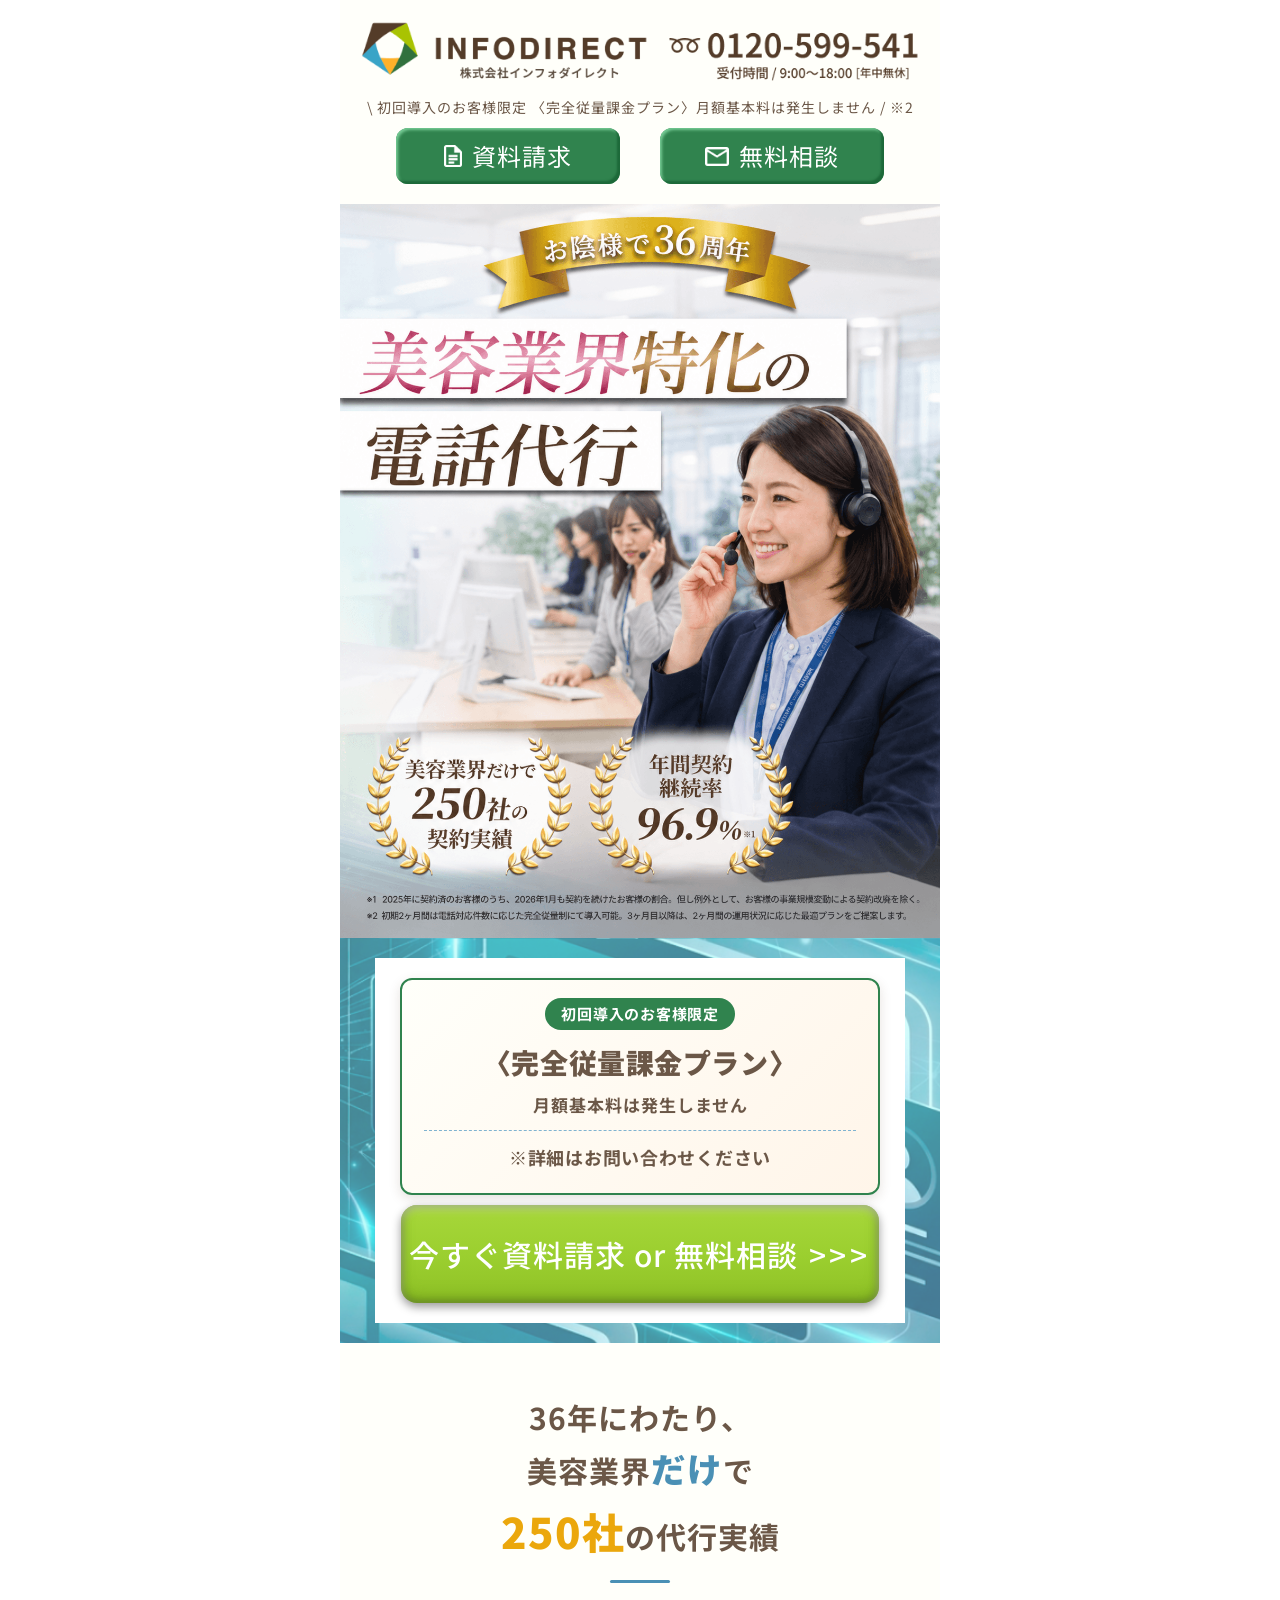
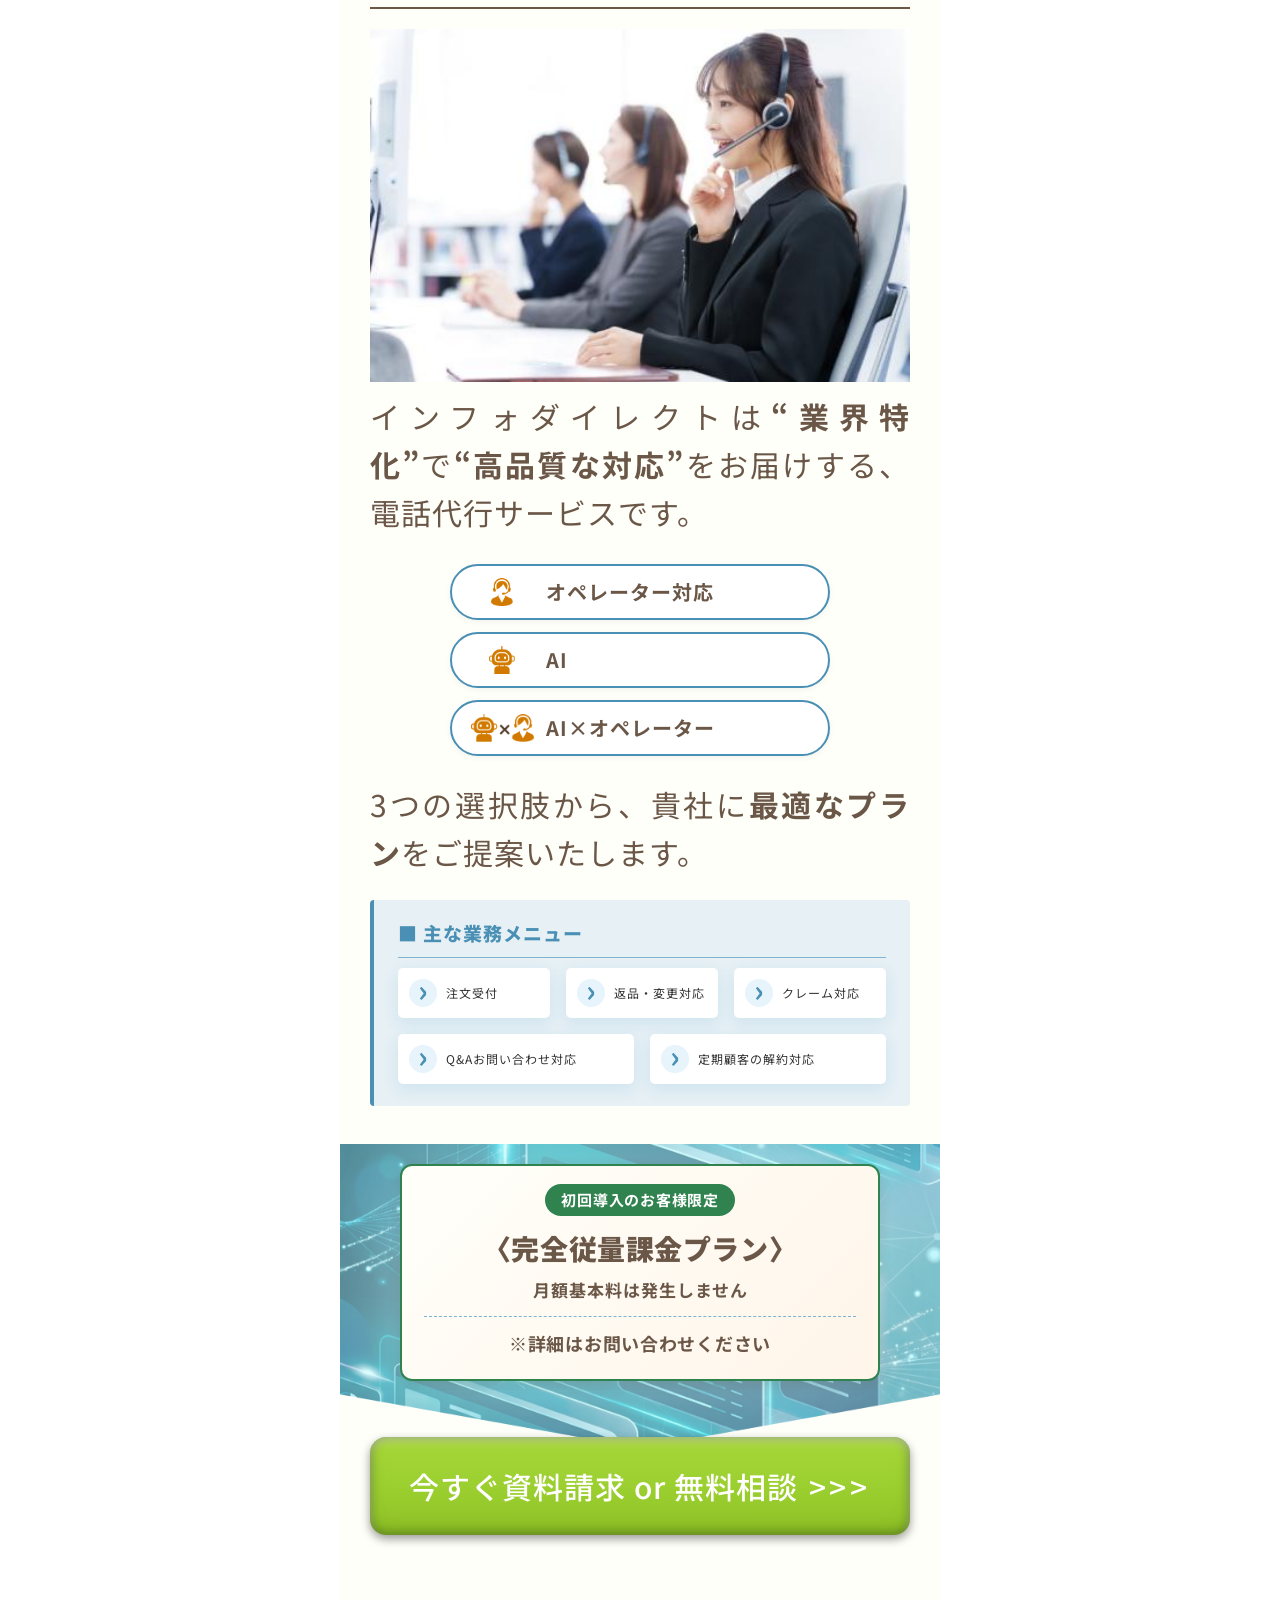
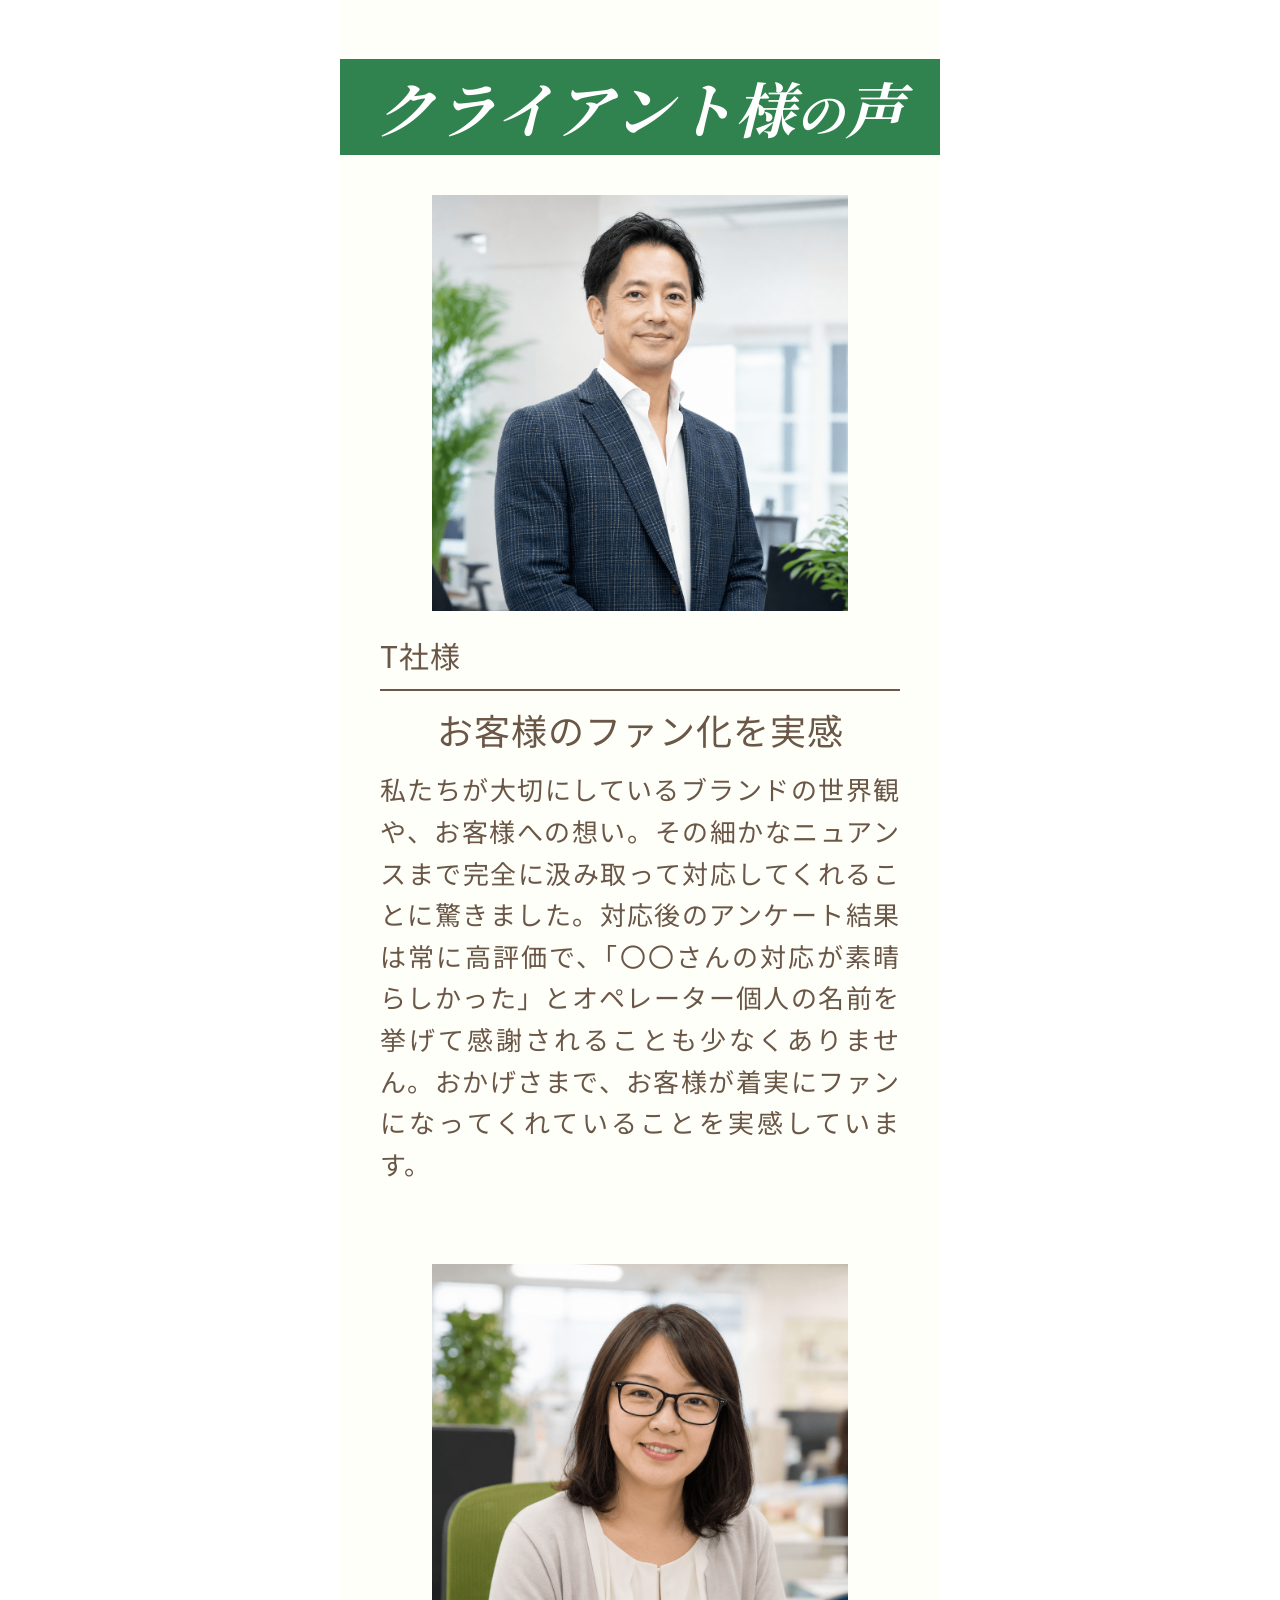
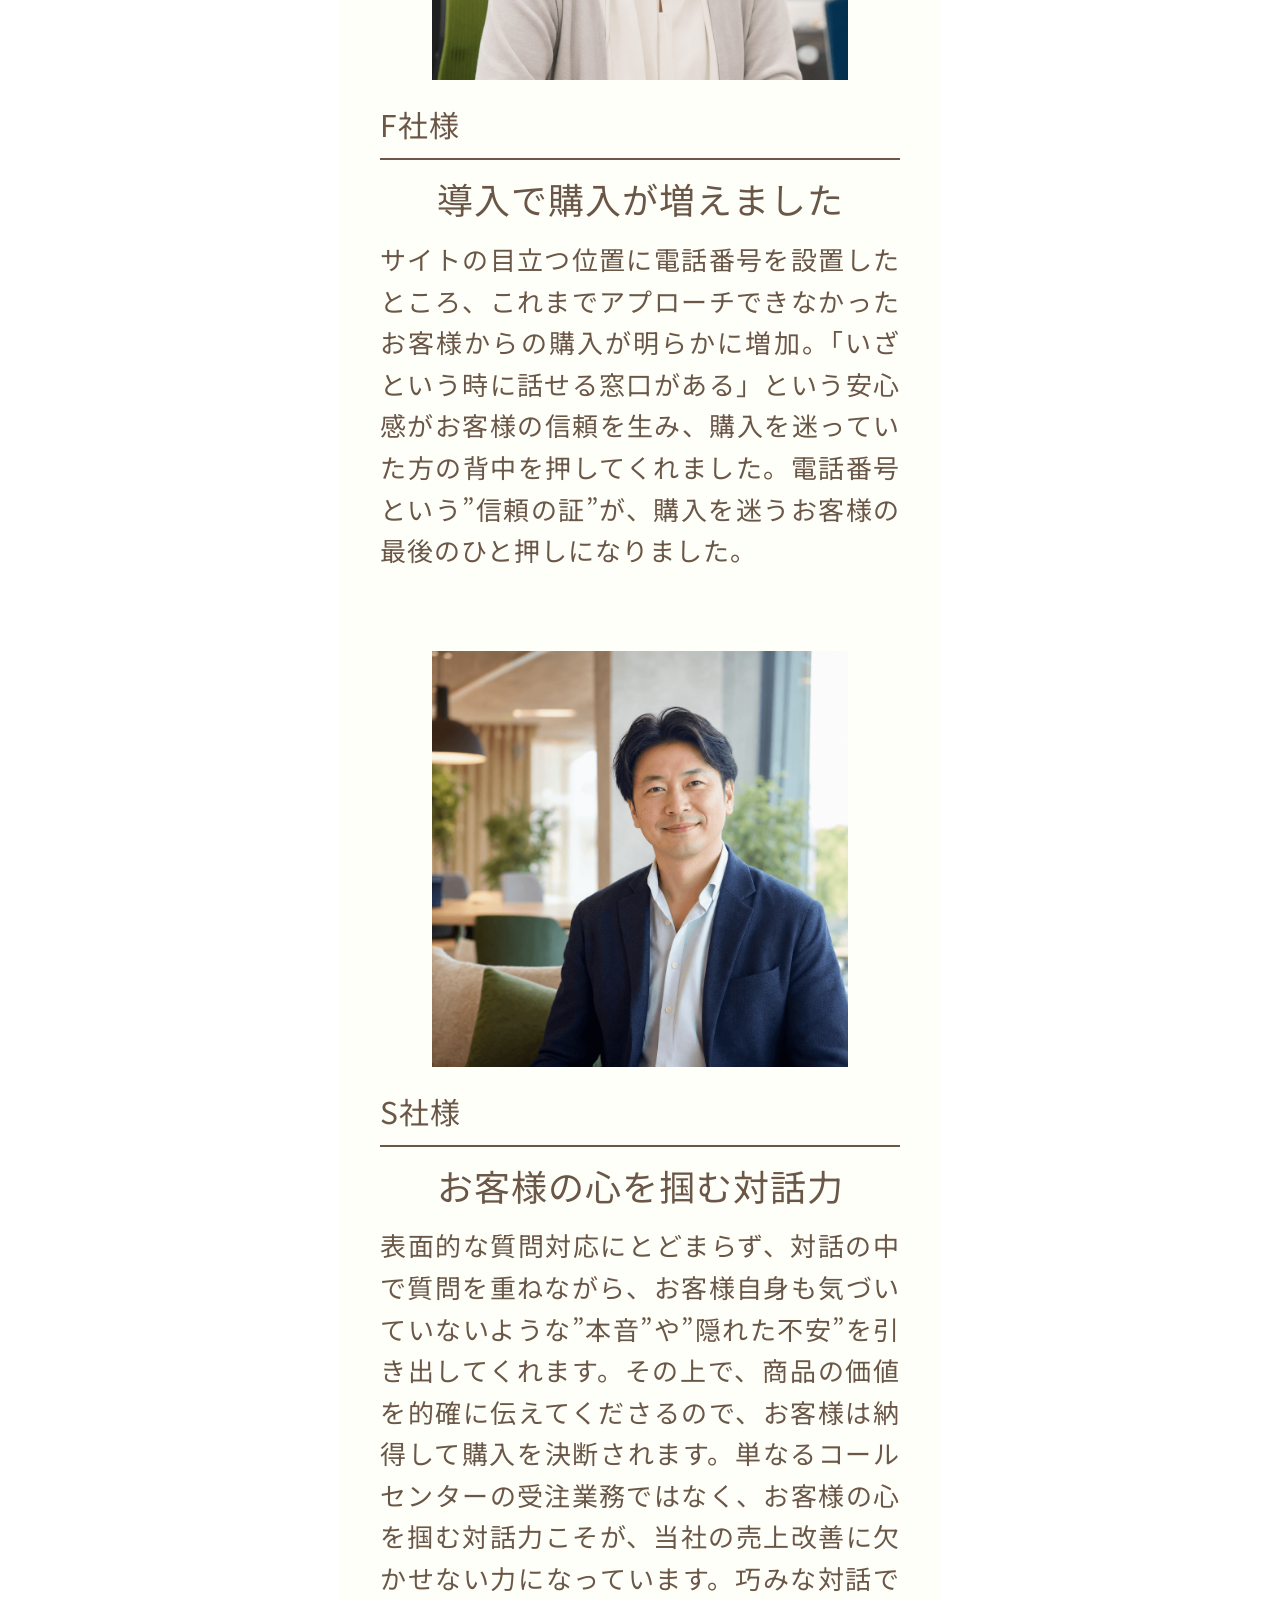
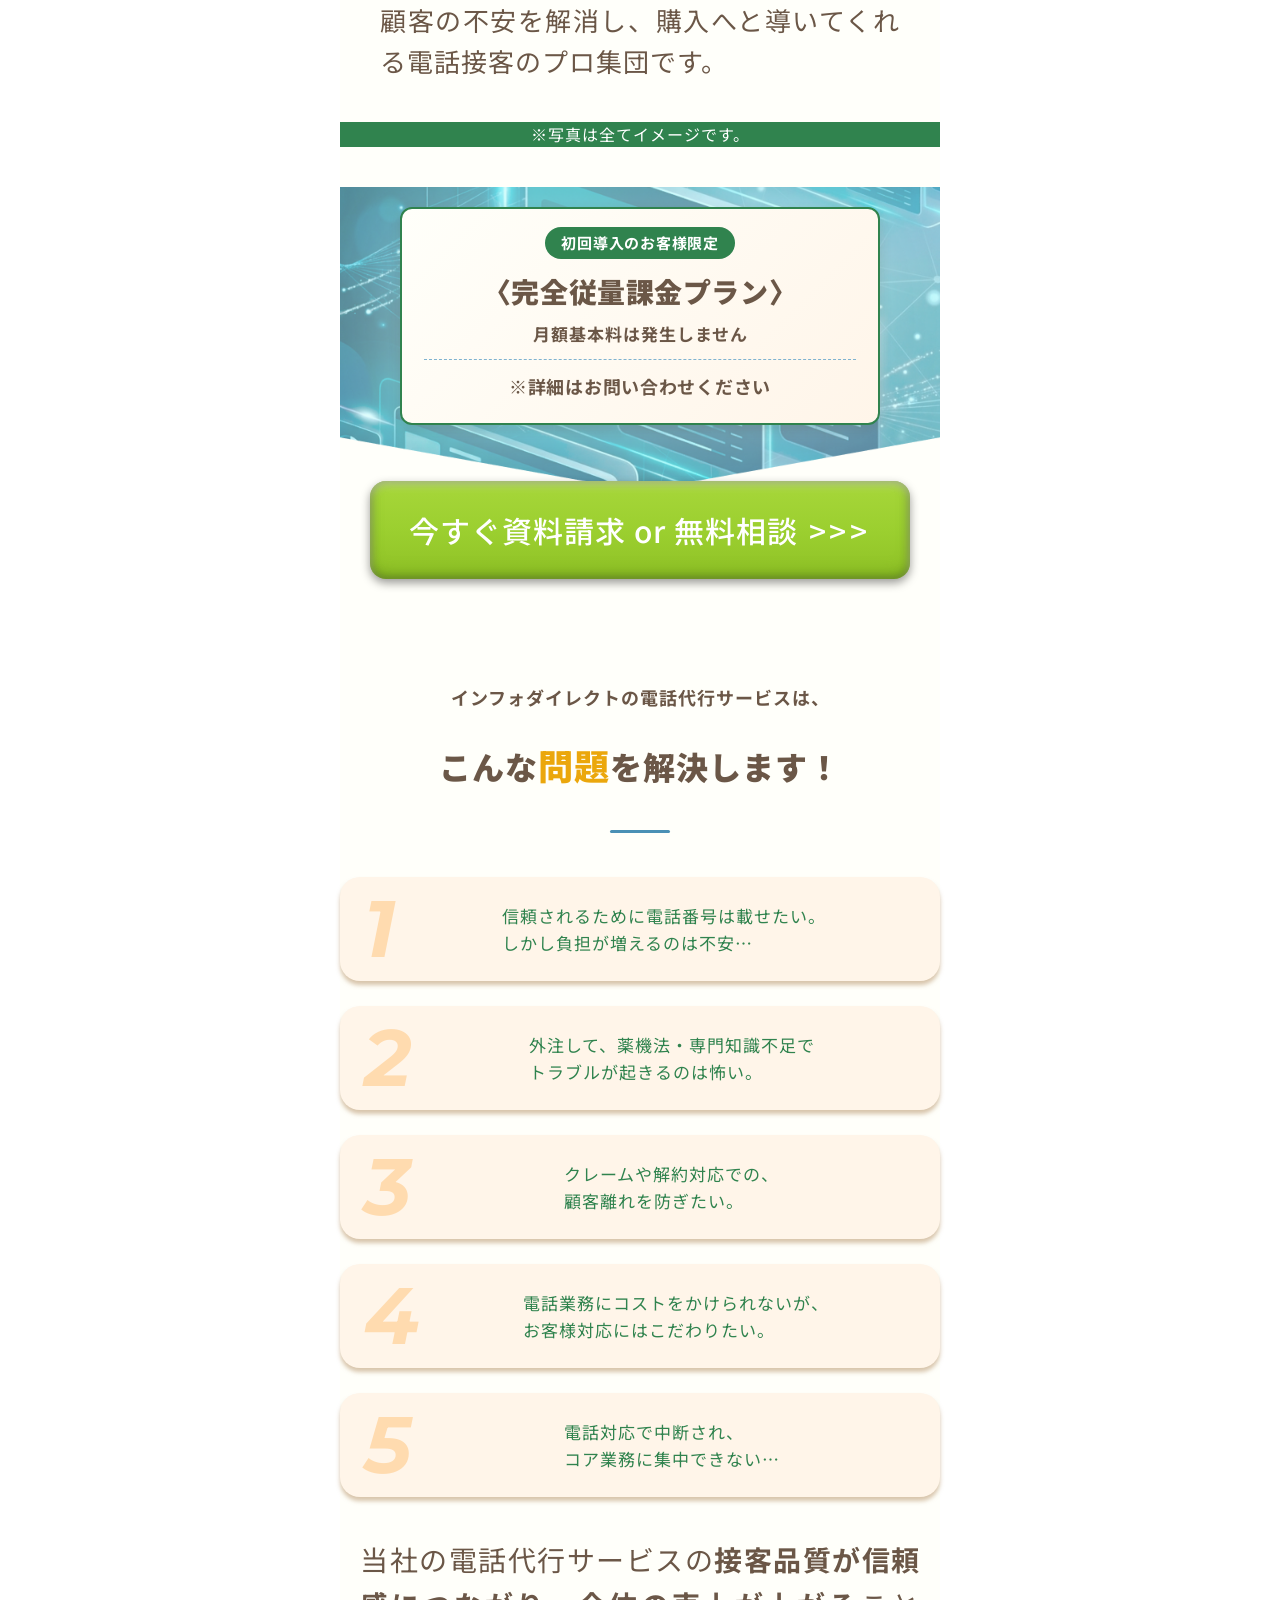
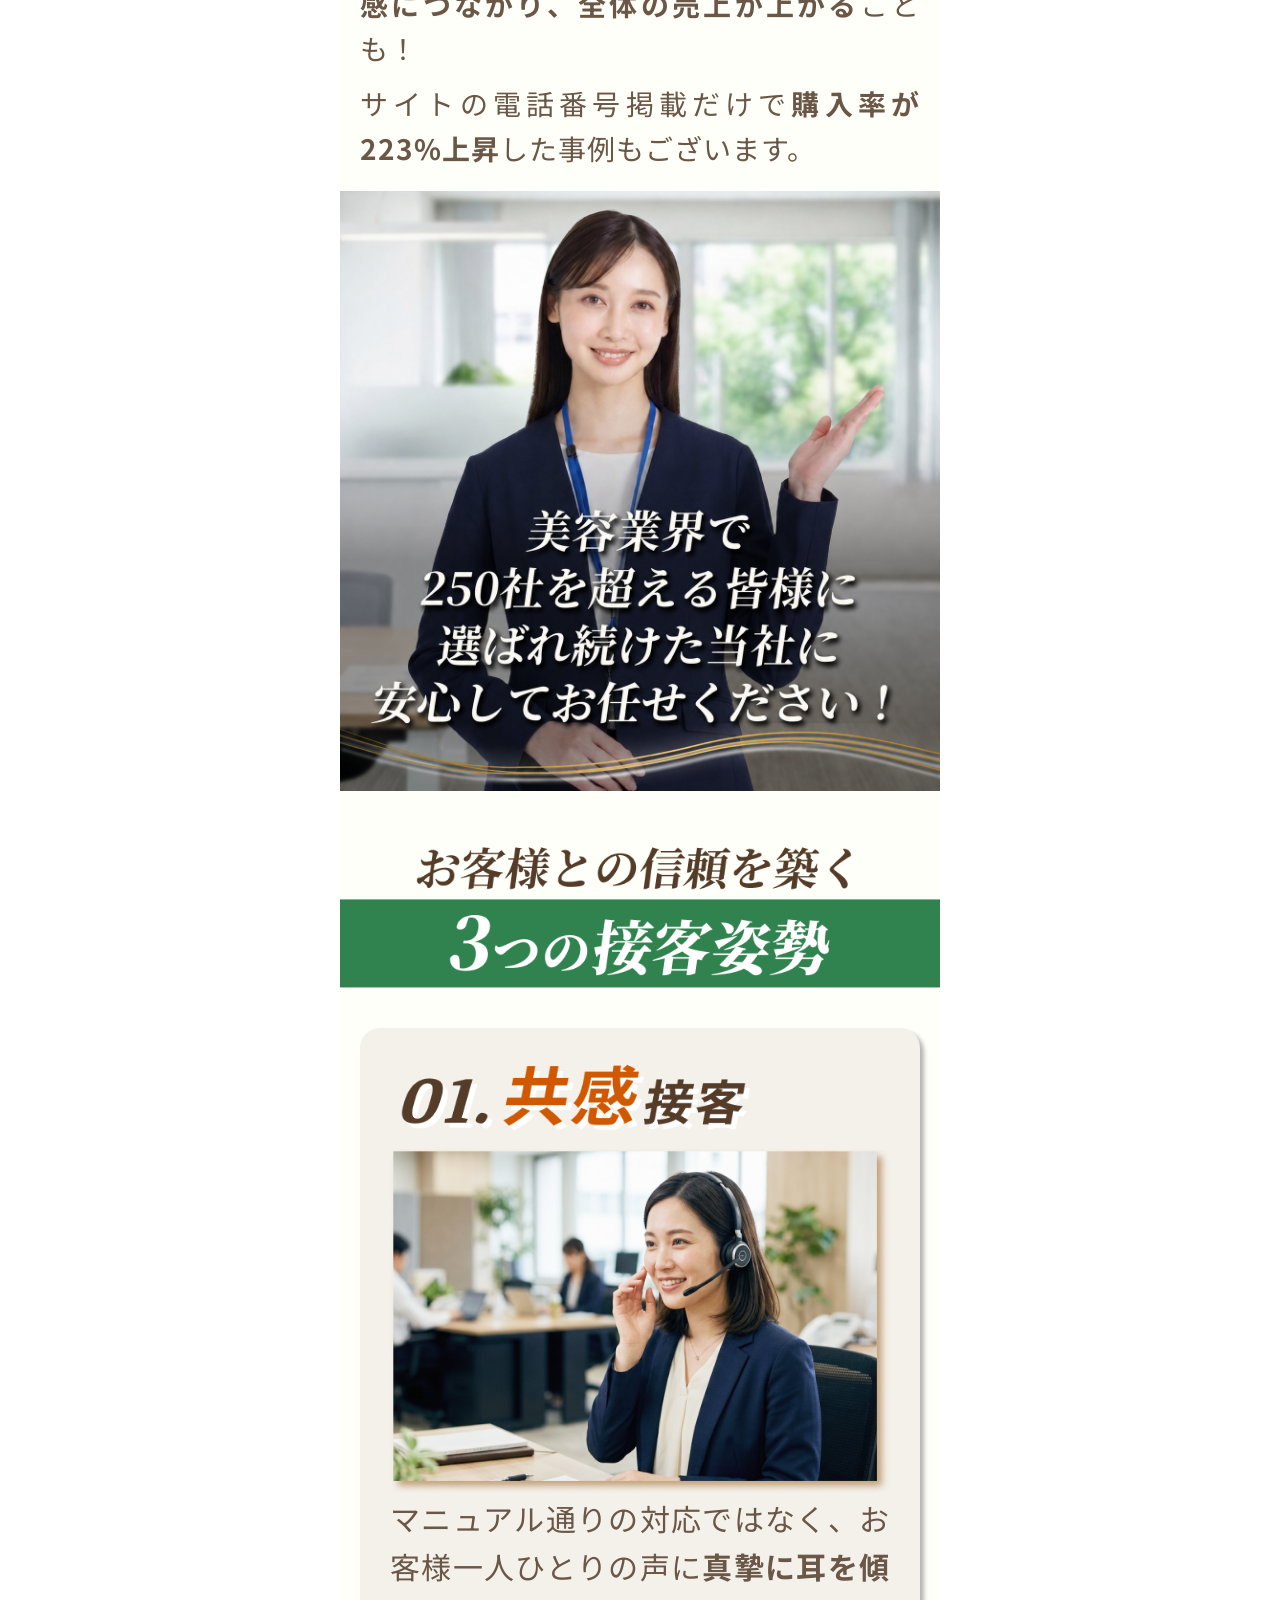
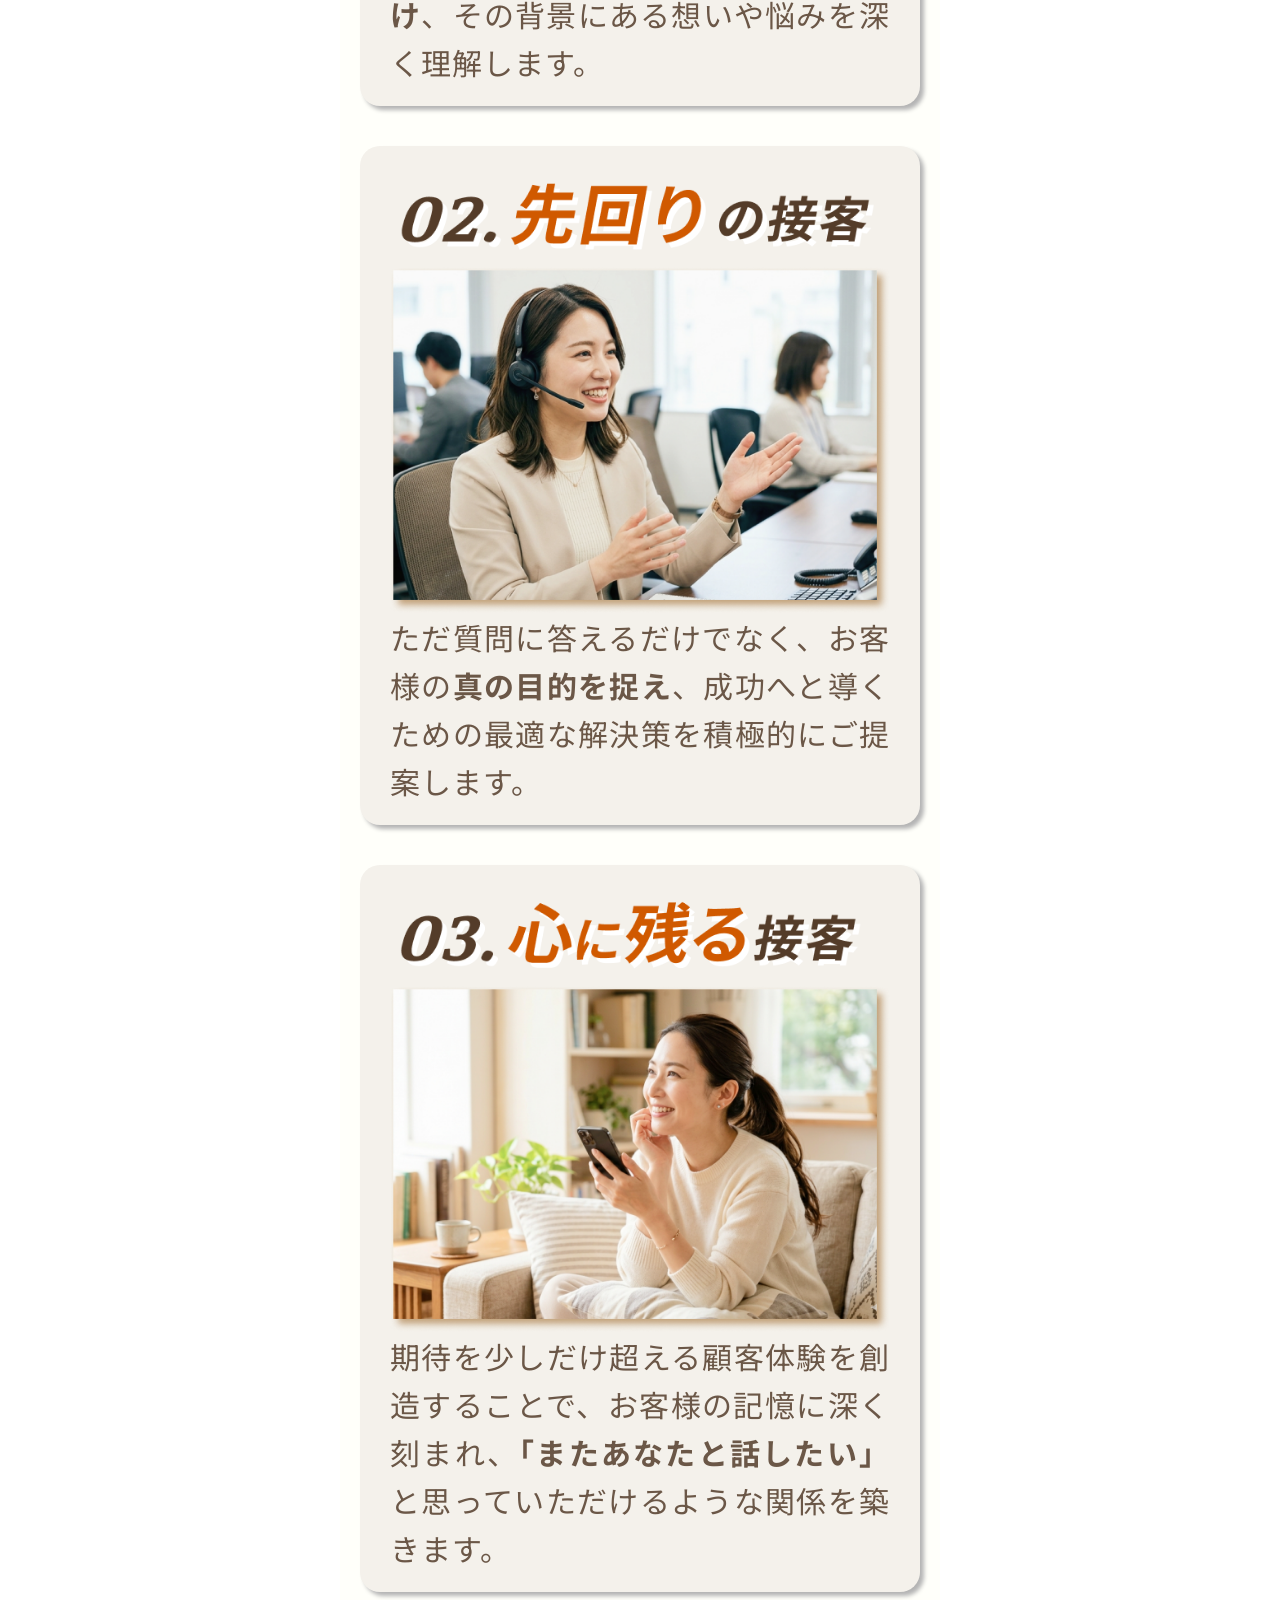
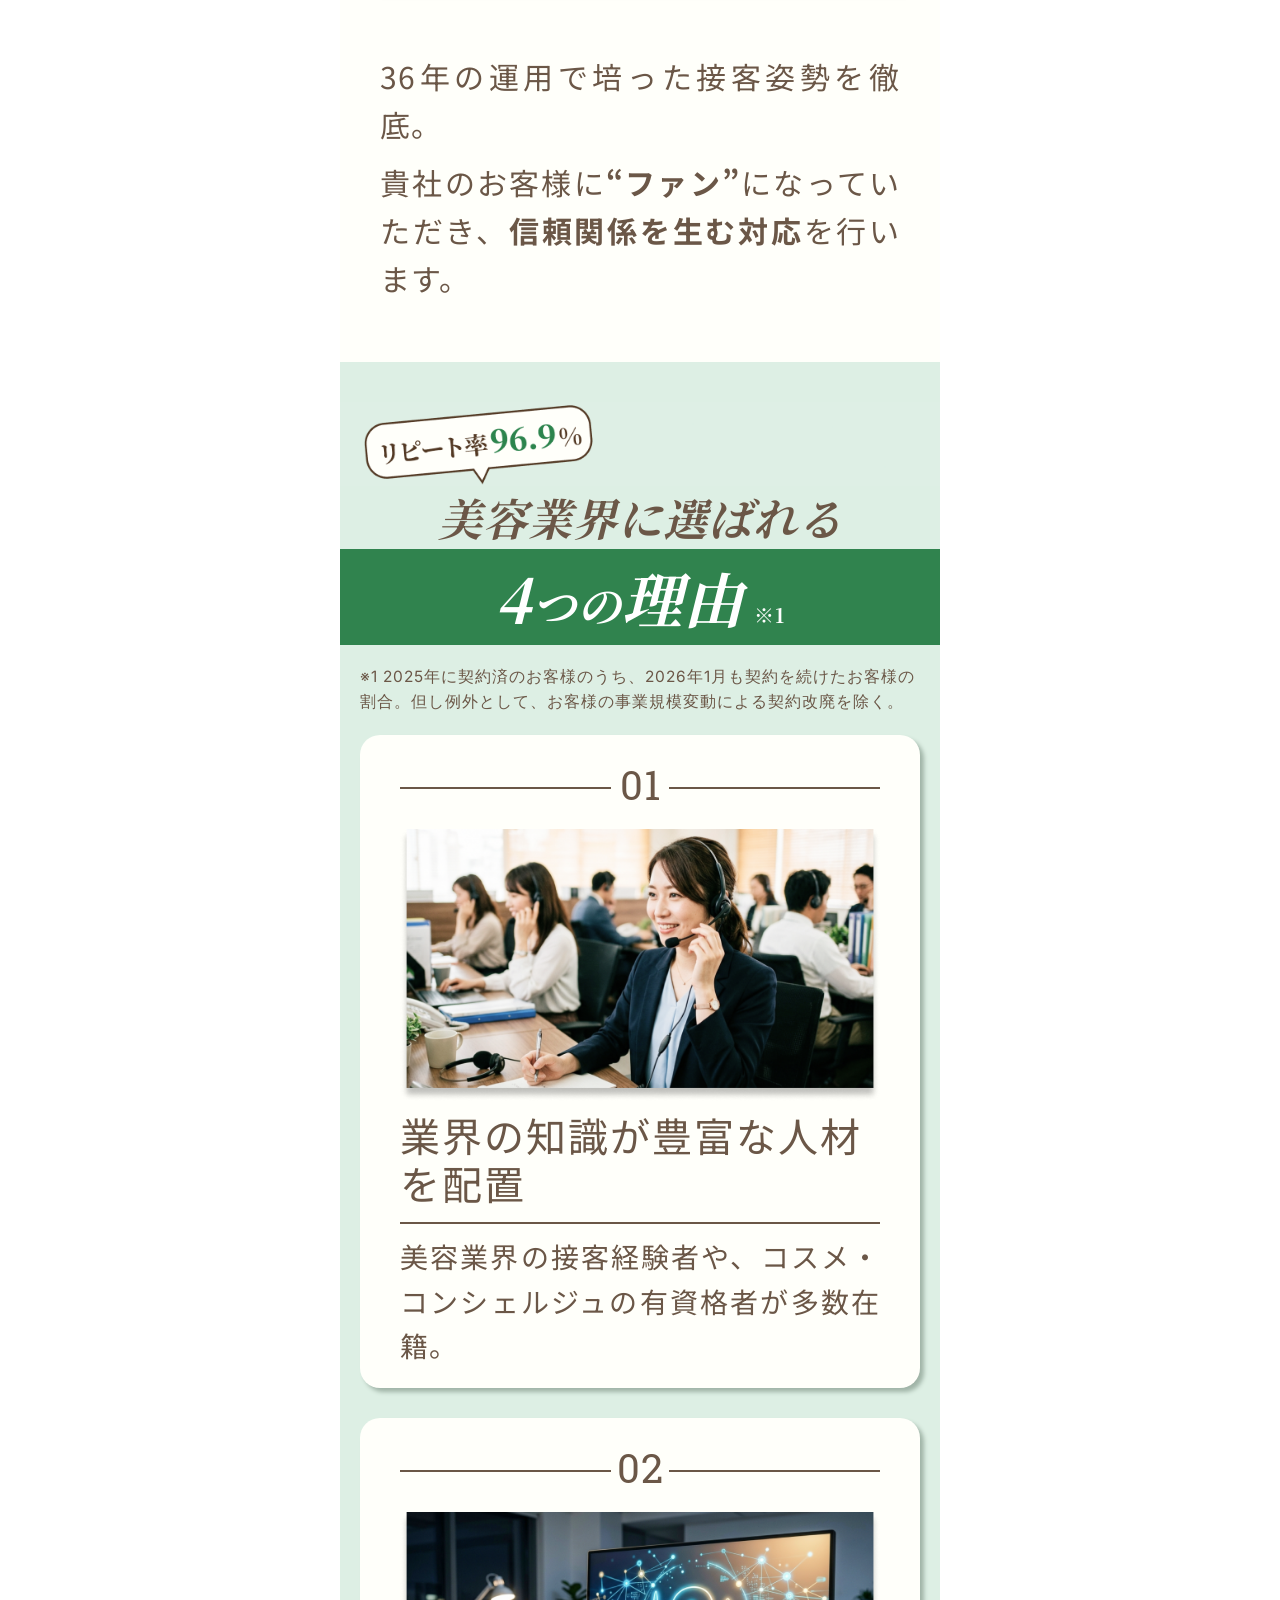
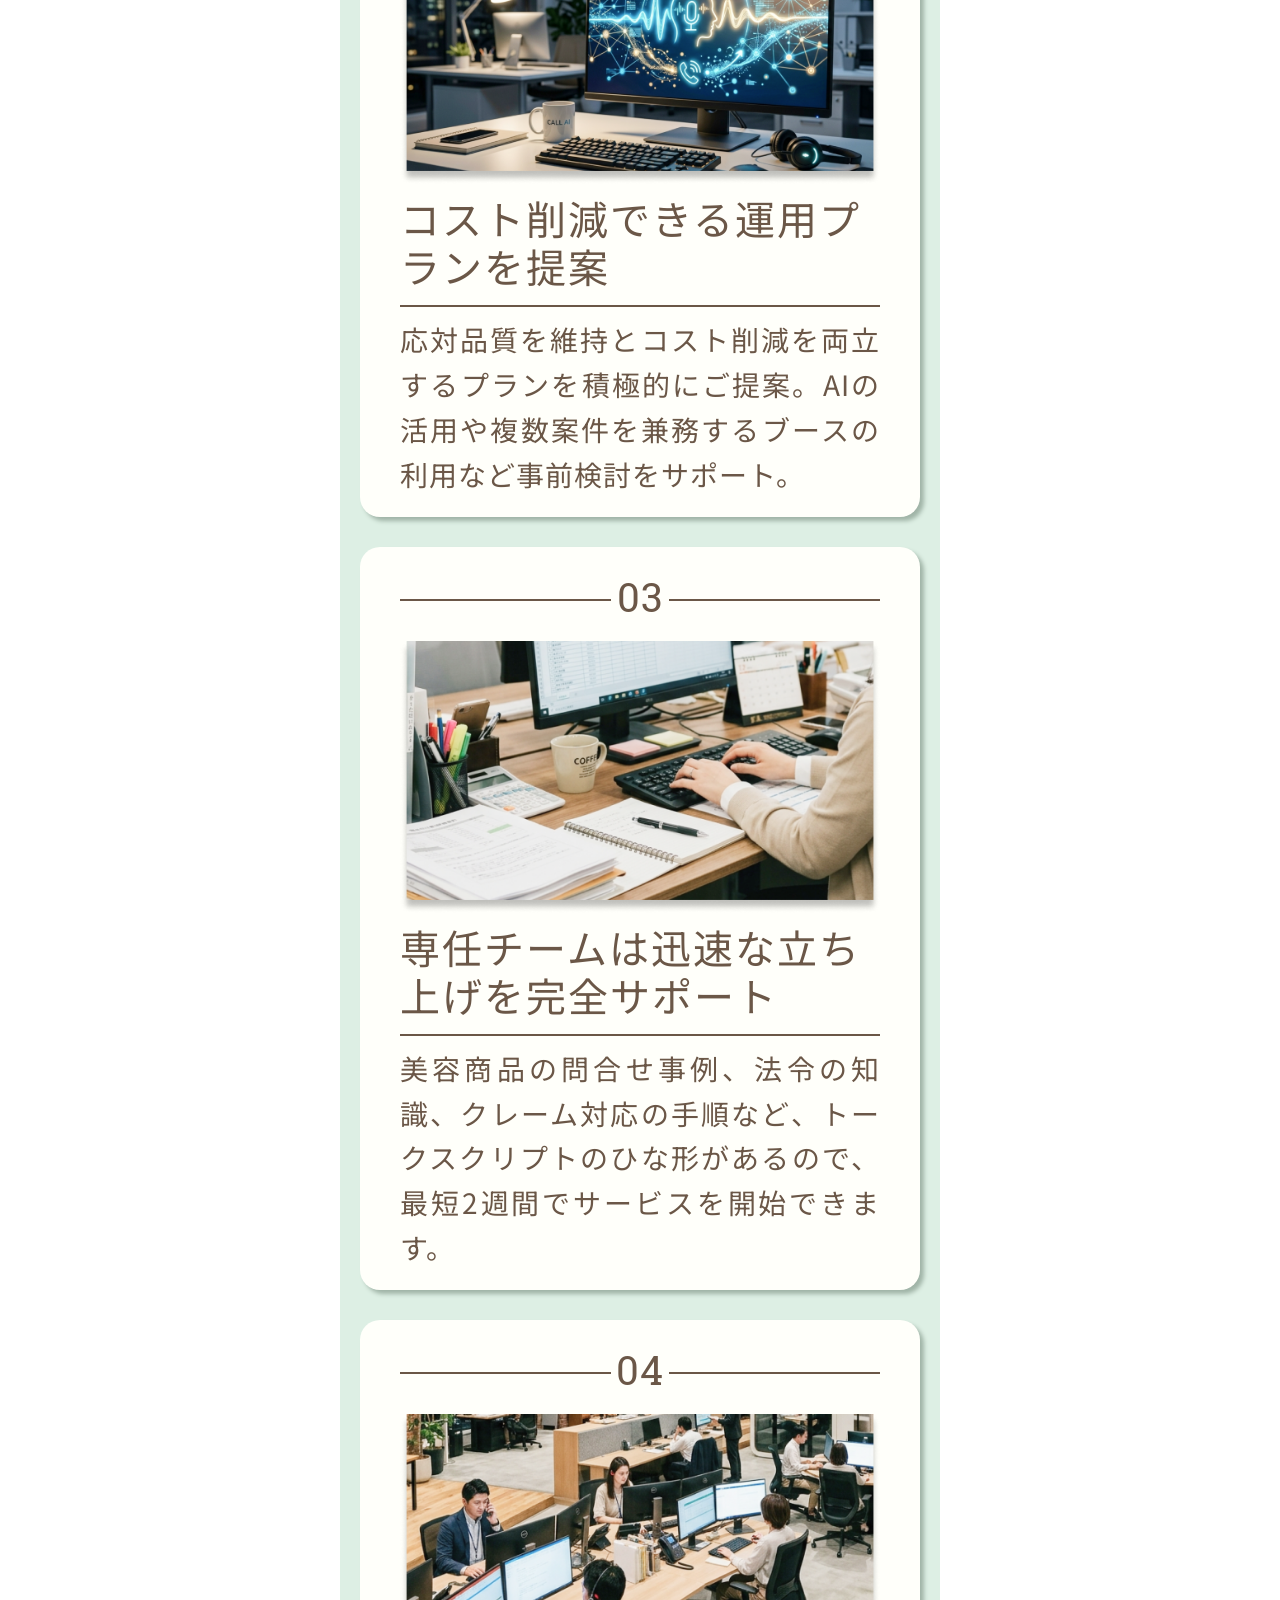
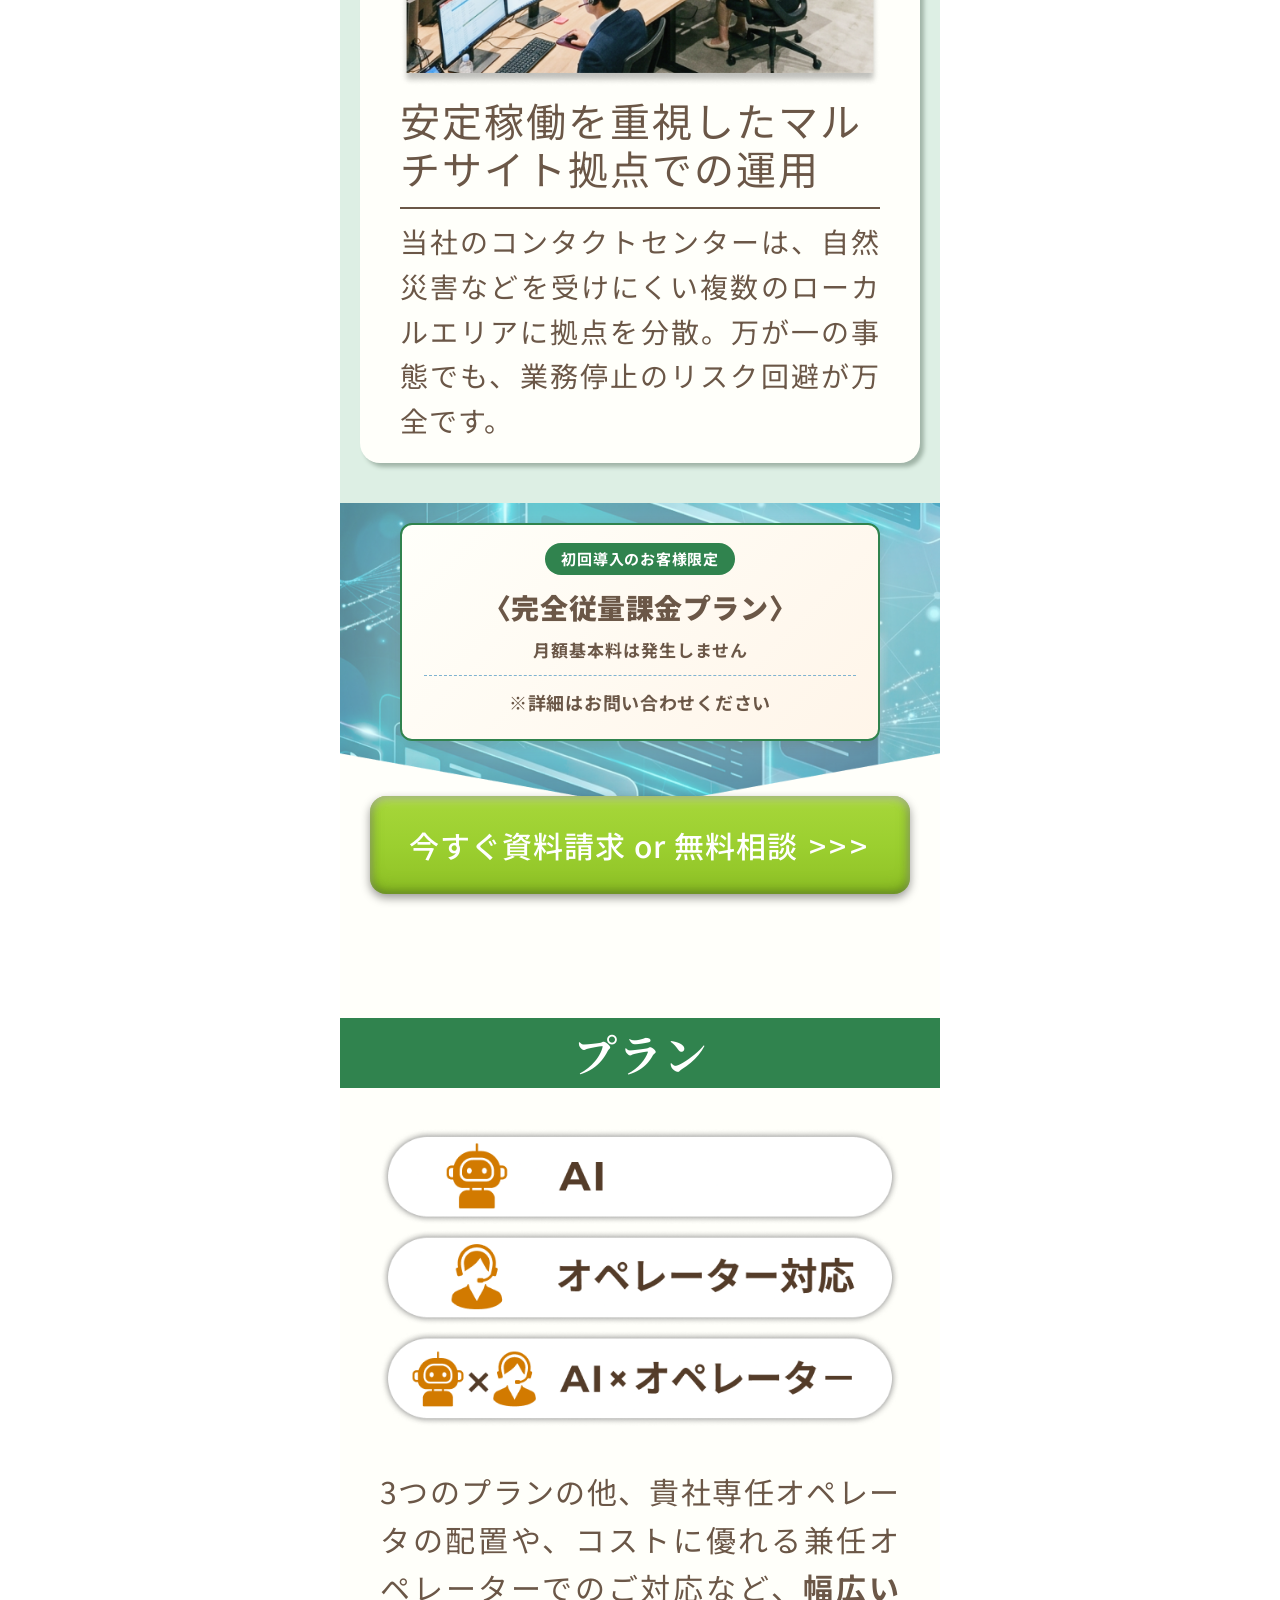
==== commit 8226f1f0: "gtmタグ追加、cf7とのrest api接続。" ====
--- a/index.html
+++ b/index.html
@@ -1,636 +1,788 @@
-<!DOCTYPE html>
+<!doctype html>
 <html lang="ja">
-
-<head>
-    <meta charset="UTF-8">
-    <meta name="viewport" content="width=device-width, initial-scale=1.0">
+  <head>
+    <meta charset="UTF-8" />
+    <meta name="viewport" content="width=device-width, initial-scale=1.0" />
+    <!-- Google Tag Manager -->
+    <script>
+      (function (w, d, s, l, i) {
+        w[l] = w[l] || [];
+        w[l].push({ 'gtm.start': new Date().getTime(), event: 'gtm.js' });
+        var f = d.getElementsByTagName(s)[0],
+          j = d.createElement(s),
+          dl = l != 'dataLayer' ? '&l=' + l : '';
+        j.async = true;
+        j.src = 'https://www.googletagmanager.com/gtm.js?id=' + i + dl;
+        f.parentNode.insertBefore(j, f);
+      })(window, document, 'script', 'dataLayer', 'GTM-NCH82JD6');
+    </script>
+    <!-- End Google Tag Manager -->
     <title>サービス紹介LP</title>
-    <link rel="stylesheet" href="style.css">
-    <link rel="preconnect" href="https://fonts.googleapis.com">
-    <link rel="preconnect" href="https://fonts.gstatic.com" crossorigin>
+    <link rel="stylesheet" href="style.css" />
+    <link rel="preconnect" href="https://fonts.googleapis.com" />
+    <link rel="preconnect" href="https://fonts.gstatic.com" crossorigin />
     <link
-        href="https://fonts.googleapis.com/css2?family=Noto+Serif+JP:wght@200..900&family=Noto+Sans+JP:wght@100..900&family=Inter:ital,wght@0,100..900;1,100..900&family=Montserrat:ital,wght@0,100..900;1,100..900&family=Noticia+Text:ital,wght@0,400;0,700;1,400;1,700&family=Battambang:wght@100;300;400;700;900&display=swap"
-        rel="stylesheet">
-
-</head>
-
-<body>
+      href="https://fonts.googleapis.com/css2?family=Noto+Serif+JP:wght@200..900&family=Noto+Sans+JP:wght@100..900&family=Inter:ital,wght@0,100..900;1,100..900&family=Montserrat:ital,wght@0,100..900;1,100..900&family=Noticia+Text:ital,wght@0,400;0,700;1,400;1,700&family=Battambang:wght@100;300;400;700;900&display=swap"
+      rel="stylesheet" />
+  </head>
+
+  <body>
+    <!-- Google Tag Manager (noscript) -->
+    <noscript
+      ><iframe
+        src="https://www.googletagmanager.com/ns.html?id=GTM-NCH82JD6"
+        height="0"
+        width="0"
+        style="display: none; visibility: hidden"></iframe
+    ></noscript>
+    <!-- End Google Tag Manager (noscript) -->
     <header class="hero">
-        <div class="container">
-            <div class="logo"><img src="img/logo.png" alt="株式会社インフォダイレクト"></div>
-            <div class="campaign">\ 初回導入のお客様限定 〈完全従量課金プラン〉月額基本料は発生しません /<span>※2</span></div>
-            <div class="cta-button">
-                <a class="btn_document" href="#document"><img src="img/hero_icon_1.png" alt="資料請求">資料請求</a>
-                <a class="btn_contact" href="#contact"><img src="img/hero_icon_2.png" alt="無料相談">無料相談</a>
-            </div>
-        </div>
+      <div class="container">
+        <div class="logo">
+          <img src="img/logo.png" alt="株式会社インフォダイレクト" />
+        </div>
+        <div class="campaign">
+          \ 初回導入のお客様限定 〈完全従量課金プラン〉月額基本料は発生しません
+          /<span>※2</span>
+        </div>
+        <div class="cta-button">
+          <a class="btn_document" href="#document"
+            ><img src="img/hero_icon_1.png" alt="資料請求" />資料請求</a
+          >
+          <a class="btn_contact" href="#contact"
+            ><img src="img/hero_icon_2.png" alt="無料相談" />無料相談</a
+          >
+        </div>
+      </div>
     </header>
 
     <section class="fv">
-        <div class="container">
+      <div class="container">
+        <div class="image">
+          <div class="image-item-1">
+            <img src="img/fv.png" alt="美容業界特化の電話代行" />
+          </div>
+        </div>
+      </div>
+    </section>
+
+    <section class="campaign-1">
+      <div class="container">
+        <div class="inner">
+          <div class="campaign-card">
+            <div class="campaign-label">初回導入のお客様限定</div>
+            <div class="campaign-title">〈完全従量課金プラン〉</div>
+            <div class="campaign-sub">月額基本料は発生しません</div>
+            <div class="campaign-detail">※詳細はお問い合わせください</div>
+          </div>
+          <a href="#document" class="btn">今すぐ資料請求 or 無料相談</a>
+        </div>
+      </div>
+    </section>
+
+    <section id="results" class="achieve">
+      <div class="container">
+        <div class="ttl ttl-text">
+          <span class="ttl-line-1">36年にわたり、</span>
+          <span class="ttl-line-2">美容業界<em>だけ</em>で</span>
+          <span class="ttl-line-3"><strong>250社</strong>の代行実績</span>
+        </div>
+        <div class="image_1">
+          <img src="img/achieve_img.jpeg" alt="イメージ画像" />
+        </div>
+        <div class="txt_1">
+          インフォダイレクトは<span>“業界特化”</span>で<span>“高品質な対応”</span>をお届けする、電話代行サービスです。
+        </div>
+        <ul class="service-list">
+          <li>
+            <span class="crown_2"></span
+            ><span class="label">オペレーター対応</span>
+          </li>
+          <li><span class="crown_1"></span><span class="label">AI</span></li>
+          <li>
+            <span class="crown_3"></span
+            ><span class="label">AI×オペレーター</span>
+          </li>
+        </ul>
+        <div class="txt_2">
+          3つの選択肢から、貴社に<span>最適なプラン</span>をご提案いたします。
+        </div>
+        <div class="menu-block">
+          <div class="menu-ttl">■ 主な業務メニュー</div>
+          <ul class="menu-list menu-list-1">
+            <li>注文受付</li>
+            <li>返品・変更対応</li>
+            <li>クレーム対応</li>
+          </ul>
+          <ul class="menu-list menu-list-2">
+            <li>Q&amp;Aお問い合わせ対応</li>
+            <li>定期顧客の解約対応</li>
+          </ul>
+        </div>
+      </div>
+    </section>
+
+    <section class="campaign-2">
+      <div class="container">
+        <div class="inner">
+          <div class="campaign-card campaign-card-2">
+            <div class="campaign-label">初回導入のお客様限定</div>
+            <div class="campaign-title">〈完全従量課金プラン〉</div>
+            <div class="campaign-sub">月額基本料は発生しません</div>
+            <div class="campaign-detail">※詳細はお問い合わせください</div>
+          </div>
+          <div class="cta-button">
+            <a href="#document" class="btn">今すぐ資料請求 or 無料相談</a>
+          </div>
+        </div>
+      </div>
+    </section>
+
+    <section id="voice" class="voice">
+      <div class="container">
+        <div class="ttl">クライアント様<span>の</span>声</div>
+        <div class="content">
+          <div class="voice_0 voice_1">
             <div class="image">
-                <div class="image-item-1"><img src="img/fv.png" alt="美容業界特化の電話代行"></div>
-            </div>
-        </div>
-    </section>
-
-    <section class="campaign-1">
-        <div class="container">
-            <div class="inner">
-                <div class="campaign-card">
-                    <div class="campaign-label">初回導入のお客様限定</div>
-                    <div class="campaign-title">〈完全従量課金プラン〉</div>
-                    <div class="campaign-sub">月額基本料は発生しません</div>
-                    <div class="campaign-detail">※詳細はお問い合わせください</div>
-                </div>
-                <a href="#document" class="btn">今すぐ資料請求 or 無料相談</a>
-            </div>
-        </div>
-    </section>
-
-    <section class="achieve">
-        <div class="container">
-            <div class="ttl ttl-text">
-                <span class="ttl-line-1">36年にわたり、</span>
-                <span class="ttl-line-2">美容業界<em>だけ</em>で</span>
-                <span class="ttl-line-3"><strong>250社</strong>の代行実績</span>
-            </div>
-            <div class="image_1"><img src="img/achieve_img.jpeg" alt="イメージ画像"></div>
-            <div class="txt_1">インフォダイレクトは<span>“業界特化”</span>で<span>“高品質な対応”</span>をお届けする、電話代行サービスです。</div>
-            <ul class="service-list">
-                <li><span class="crown_2"></span><span class="label">オペレーター対応</span></li>
-                <li><span class="crown_1"></span><span class="label">AI</span></li>
-                <li><span class="crown_3"></span><span class="label">AI×オペレーター</span></li>
-            </ul>
-            <div class="txt_2">3つの選択肢から、貴社に<span>最適なプラン</span>をご提案いたします。</div>
-            <div class="menu-block">
-                <div class="menu-ttl">■ 主な業務メニュー</div>
-                <ul class="menu-list menu-list-1">
-                    <li>注文受付</li>
-                    <li>返品・変更対応</li>
-                    <li>クレーム対応</li>
-                </ul>
-                <ul class="menu-list menu-list-2">
-                    <li>Q&amp;Aお問い合わせ対応</li>
-                    <li>定期顧客の解約対応</li>
-                </ul>
-            </div>
-        </div>
+              <img src="img/voice_img_1.png" alt="クライアントの声_1" />
+            </div>
+            <div class="comment">
+              <div class="name">T社様</div>
+              <div class="heading">お客様のファン化を実感</div>
+              <div class="txt">
+                私たちが大切にしているブランドの世界観や、お客様への想い。その細かなニュアンスまで完全に汲み取って対応してくれることに驚きました。対応後のアンケート結果は常に高評価で、「〇〇さんの対応が素晴らしかった」とオペレーター個人の名前を挙げて感謝されることも少なくありません。おかげさまで、お客様が着実にファンになってくれていることを実感しています。
+              </div>
+            </div>
+          </div>
+          <div class="voice_0 voice_2">
+            <div class="image">
+              <img src="img/voice_img_2.png" alt="クライアントの声_2" />
+            </div>
+            <div class="comment">
+              <div class="name">F社様</div>
+              <div class="heading">導入で購入が増えました</div>
+              <div class="txt">
+                サイトの目立つ位置に電話番号を設置したところ、これまでアプローチできなかったお客様からの購入が明らかに増加。「いざという時に話せる窓口がある」という安心感がお客様の信頼を生み、購入を迷っていた方の背中を押してくれました。電話番号という”信頼の証”が、購入を迷うお客様の最後のひと押しになりました。
+              </div>
+            </div>
+          </div>
+          <div class="voice_0 voice_3">
+            <div class="image">
+              <img src="img/voice_img_3.png" alt="クライアントの声_3" />
+            </div>
+            <div class="comment">
+              <div class="name">S社様</div>
+              <div class="heading">お客様の心を掴む対話力</div>
+              <div class="txt">
+                表面的な質問対応にとどまらず、対話の中で質問を重ねながら、お客様自身も気づいていないような”本音”や”隠れた不安”を引き出してくれます。その上で、商品の価値を的確に伝えてくださるので、お客様は納得して購入を決断されます。単なるコールセンターの受注業務ではなく、お客様の心を掴む対話力こそが、当社の売上改善に欠かせない力になっています。巧みな対話で顧客の不安を解消し、購入へと導いてくれる電話接客のプロ集団です。
+              </div>
+            </div>
+          </div>
+        </div>
+        <div class="note">※写真は全てイメージです。</div>
+      </div>
     </section>
 
     <section class="campaign-2">
-        <div class="container">
-            <div class="inner">
-                <div class="campaign-card campaign-card-2">
-                    <div class="campaign-label">初回導入のお客様限定</div>
-                    <div class="campaign-title">〈完全従量課金プラン〉</div>
-                    <div class="campaign-sub">月額基本料は発生しません</div>
-                    <div class="campaign-detail">※詳細はお問い合わせください</div>
-                </div>
-                <div class="cta-button">
-                <a href="#document" class="btn">今すぐ資料請求 or 無料相談</a>
-                </div>
-            </div>
-        </div>
-    </section>
-
-    <section class="voice">
-        <div class="container">
-            <div class="ttl">クライアント様<span>の</span>声</div>
-            <div class="content">
-                <div class="voice_0 voice_1">
-                    <div class="image"><img src="img/voice_img_1.png" alt="クライアントの声_1"></div>
-                    <div class="comment">
-                        <div class="name">T社様</div>
-                        <div class="heading">お客様のファン化を実感</div>
-                        <div class="txt">
-                            私たちが大切にしているブランドの世界観や、お客様への想い。その細かなニュアンスまで完全に汲み取って対応してくれることに驚きました。対応後のアンケート結果は常に高評価で、「〇〇さんの対応が素晴らしかった」とオペレーター個人の名前を挙げて感謝されることも少なくありません。おかげさまで、お客様が着実にファンになってくれていることを実感しています。
-                        </div>
-                    </div>
-                </div>
-                <div class="voice_0 voice_2">
-                    <div class="image"><img src="img/voice_img_2.png" alt="クライアントの声_2"></div>
-                    <div class="comment">
-                        <div class="name">F社様</div>
-                        <div class="heading">導入で購入が増えました</div>
-                        <div class="txt">
-                            サイトの目立つ位置に電話番号を設置したところ、これまでアプローチできなかったお客様からの購入が明らかに増加。「いざという時に話せる窓口がある」という安心感がお客様の信頼を生み、購入を迷っていた方の背中を押してくれました。電話番号という”信頼の証”が、購入を迷うお客様の最後のひと押しになりました。
-                        </div>
-                    </div>
-                </div>
-                <div class="voice_0 voice_3">
-                    <div class="image"><img src="img/voice_img_3.png" alt="クライアントの声_3"></div>
-                    <div class="comment">
-                        <div class="name">S社様</div>
-                        <div class="heading">お客様の心を掴む対話力</div>
-                        <div class="txt">
-                           表面的な質問対応にとどまらず、対話の中で質問を重ねながら、お客様自身も気づいていないような”本音”や”隠れた不安”を引き出してくれます。その上で、商品の価値を的確に伝えてくださるので、お客様は納得して購入を決断されます。単なるコールセンターの受注業務ではなく、お客様の心を掴む対話力こそが、当社の売上改善に欠かせない力になっています。巧みな対話で顧客の不安を解消し、購入へと導いてくれる電話接客のプロ集団です。
-                        </div>
-                    </div>
-                </div>
-            </div>
-            <div class="note">※写真は全てイメージです。</div>
-        </div>
+      <div class="container">
+        <div class="inner">
+          <div class="campaign-card campaign-card-2">
+            <div class="campaign-label">初回導入のお客様限定</div>
+            <div class="campaign-title">〈完全従量課金プラン〉</div>
+            <div class="campaign-sub">月額基本料は発生しません</div>
+            <div class="campaign-detail">※詳細はお問い合わせください</div>
+          </div>
+          <div class="cta-button">
+            <a href="#document" class="btn">今すぐ資料請求 or 無料相談</a>
+          </div>
+        </div>
+      </div>
+    </section>
+
+    <section id="merit" class="solution">
+      <div class="container">
+        <div class="ttl ttl-text">
+          <span class="ttl-lead">インフォダイレクトの電話代行サービスは、</span>
+          <span class="ttl-main">こんな<em>問題</em>を解決します！</span>
+        </div>
+        <div class="content">
+          <div class="item">
+            <div class="num">1</div>
+            <div class="txt">
+              信頼されるために電話番号は載せたい。<br />
+              しかし負担が増えるのは不安…
+            </div>
+          </div>
+          <div class="item">
+            <div class="num">2</div>
+            <div class="txt">
+              外注して、薬機法・専門知識不足で<br />
+              トラブルが起きるのは怖い。
+            </div>
+          </div>
+          <div class="item">
+            <div class="num">3</div>
+            <div class="txt">
+              クレームや解約対応での、<br />
+              顧客離れを防ぎたい。
+            </div>
+          </div>
+          <div class="item">
+            <div class="num">4</div>
+            <div class="txt">
+              電話業務にコストをかけられないが、<br />
+              お客様対応にはこだわりたい。
+            </div>
+          </div>
+          <div class="item">
+            <div class="num">5</div>
+            <div class="txt">
+              電話対応で中断され、<br />
+              コア業務に集中できない…
+            </div>
+          </div>
+        </div>
+        <div class="note">
+          <div class="note_1">
+            当社の電話代行サービスの<span>接客品質が信頼感につながり、全体の売上が上がる</span>ことも！
+          </div>
+          <div class="note_2">
+            サイトの電話番号掲載だけで<span>購入率が223%上昇</span>した事例もございます。
+          </div>
+        </div>
+        <div class="image_2">
+          <img
+            src="img/solution_img_2.png"
+            alt="美容業界で250社を超える皆様に選ばれ続けた当社に安心してお任せください！" />
+        </div>
+      </div>
+    </section>
+
+    <section id="feature" class="posture">
+      <div class="container">
+        <div class="ttl">
+          <img
+            src="img/posture_ttl.png"
+            alt="お客様との信頼を築く 3つの接客姿勢" />
+        </div>
+        <div class="content">
+          <div class="item">
+            <div class="item-ttl">
+              <img src="img/posture_ttl_1.png" alt="共感接客" />
+            </div>
+            <div class="item-inner">
+              <div class="image">
+                <img src="img/posture_img_1.png" alt="共感接客イメージ" />
+              </div>
+              <div class="txt">
+                マニュアル通りの対応ではなく、お客様一人ひとりの声に<span>真摯に耳を傾け</span>、その背景にある想いや悩みを深く理解します。
+              </div>
+            </div>
+          </div>
+          <div class="item">
+            <div class="item-ttl">
+              <img src="img/posture_ttl_2.png" alt="積極的な接客" />
+            </div>
+            <div class="item-inner">
+              <div class="image">
+                <img src="img/posture_img_2.png" alt="積極的な接客イメージ" />
+              </div>
+              <div class="txt">
+                ただ質問に答えるだけでなく、お客様の<span>真の目的を捉え</span>、成功へと導くための最適な解決策を積極的にご提案します。
+              </div>
+            </div>
+          </div>
+          <div class="item">
+            <div class="item-ttl">
+              <img src="img/posture_ttl_3.png" alt="心に残る接客" />
+            </div>
+            <div class="item-inner">
+              <div class="image">
+                <img src="img/posture_img_3.png" alt="心に残る接客イメージ" />
+              </div>
+              <div class="txt">
+                期待を少しだけ超える顧客体験を創造することで、お客様の記憶に深く刻まれ、<span>「またあなたと話したい」</span>と思っていただけるような関係を築きます。
+              </div>
+            </div>
+          </div>
+        </div>
+        <div class="note">
+          <div class="note_1">36年の運用で培った接客姿勢を徹底。</div>
+          <div class="note_2">
+            貴社のお客様に<span>“ファン”</span>になっていただき、<span>信頼関係を生む対応</span>を行います。
+          </div>
+        </div>
+      </div>
+    </section>
+
+    <section id="reason" class="repeat">
+      <div class="container">
+        <div class="ttl">
+          <div class="image">
+            <img src="img/repert_ratio.png" alt="リピート率96.9%" />
+          </div>
+          <div class="ttl_1">美容業界に選ばれる</div>
+          <div class="ttl_2">
+            <span>4</span>つの<span>理由</span><span class="mark">※1</span>
+          </div>
+        </div>
+        <div class="note">
+          ※1
+          2025年に契約済のお客様のうち、2026年1月も契約を続けたお客様の割合。但し例外として、お客様の事業規模変動による契約改廃を除く。
+        </div>
+        <div class="content">
+          <div class="item">
+            <div class="num">01</div>
+            <div class="image">
+              <img
+                src="img/repeat_img_1.png"
+                alt="業界の知識が豊富な人材を配置" />
+            </div>
+            <div class="ttl">業界の知識が豊富な人材を配置</div>
+            <div class="txt">
+              美容業界の接客経験者や、コスメ・コンシェルジュの有資格者が多数在籍。
+            </div>
+          </div>
+          <div class="item">
+            <div class="num">02</div>
+            <div class="image">
+              <img
+                src="img/repeat_img_2.png"
+                alt="コスト削減できる運用プランを提案" />
+            </div>
+            <div class="ttl">コスト削減できる運用プランを提案</div>
+            <div class="txt">
+              応対品質を維持とコスト削減を両立するプランを積極的にご提案。AIの活用や複数案件を兼務するブースの利用など事前検討をサポート。
+            </div>
+          </div>
+          <div class="item">
+            <div class="num">03</div>
+            <div class="image">
+              <img
+                src="img/repeat_img_3.png"
+                alt="専任チームは迅速な立ち上げを完全サポート" />
+            </div>
+            <div class="ttl">専任チームは迅速な立ち上げを完全サポート</div>
+            <div class="txt">
+              美容商品の問合せ事例、法令の知識、クレーム対応の手順など、トークスクリプトのひな形があるので、最短2週間でサービスを開始できます。
+            </div>
+          </div>
+          <div class="item">
+            <div class="num">04</div>
+            <div class="image">
+              <img
+                src="img/repeat_img_4.png"
+                alt="安定稼働を重視したマルチサイト拠点での運用" />
+            </div>
+            <div class="ttl">安定稼働を重視したマルチサイト拠点での運用</div>
+            <div class="txt">
+              当社のコンタクトセンターは、自然災害などを受けにくい複数のローカルエリアに拠点を分散。万が一の事態でも、業務停止のリスク回避が万全です。
+            </div>
+          </div>
+        </div>
+      </div>
     </section>
 
     <section class="campaign-2">
-        <div class="container">
-            <div class="inner">
-                <div class="campaign-card campaign-card-2">
-                    <div class="campaign-label">初回導入のお客様限定</div>
-                    <div class="campaign-title">〈完全従量課金プラン〉</div>
-                    <div class="campaign-sub">月額基本料は発生しません</div>
-                    <div class="campaign-detail">※詳細はお問い合わせください</div>
-                </div>
-                <div class="cta-button">
-                <a href="#document" class="btn">今すぐ資料請求 or 無料相談</a>
-                </div>
-            </div>
-        </div>
-    </section>
-
-    <section class="solution">
-        <div class="container">
-            <div class="ttl ttl-text">
-                <span class="ttl-lead">インフォダイレクトの電話代行サービスは、</span>
-                <span class="ttl-main">こんな<em>問題</em>を解決します！</span>
-            </div>
-            <div class="content">
-                <div class="item">
-                    <div class="num">1</div>
-                    <div class="txt">
-                        信頼されるために電話番号は載せたい。<br>
-                        しかし負担が増えるのは不安…
-                    </div>
-                </div>
-                <div class="item">
-                    <div class="num">2</div>
-                    <div class="txt">
-                        外注して、薬機法・専門知識不足で<br>
-                        トラブルが起きるのは怖い。
-                    </div>
-                </div>
-                <div class="item">
-                    <div class="num">3</div>
-                    <div class="txt">
-                        クレームや解約対応での、<br>
-                        顧客離れを防ぎたい。
-                    </div>
-                </div>
-                <div class="item">
-                    <div class="num">4</div>
-                    <div class="txt">
-                        電話業務にコストをかけられないが、<br>
-                        お客様対応にはこだわりたい。
-                    </div>
-                </div>
-                <div class="item">
-                    <div class="num">5</div>
-                    <div class="txt">
-                        電話対応で中断され、<br>
-                        コア業務に集中できない…
-                    </div>
-                </div>
-            </div>
-            <div class="note">
-                <div class="note_1">
-                    当社の電話代行サービスの<span>接客品質が信頼感につながり、全体の売上が上がる</span>ことも！
-                </div>
-                <div class="note_2">
-                    サイトの電話番号掲載だけで<span>購入率が223%上昇</span>した事例もございます。
-                </div>
-            </div>
-            <div class="image_2">
-                <img src="img/solution_img_2.png" alt="美容業界で250社を超える皆様に選ばれ続けた当社に安心してお任せください！">
-            </div>
-        </div>
-    </section>
-
-    <section class="posture">
-        <div class="container">
-            <div class="ttl">
-                <img src="img/posture_ttl.png" alt="お客様との信頼を築く 3つの接客姿勢">
-            </div>
-            <div class="content">
-                <div class="item">
-                    <div class="item-ttl">
-                        <img src="img/posture_ttl_1.png" alt="共感接客">
-                    </div>
-                    <div class="item-inner">
-                        <div class="image">
-                            <img src="img/posture_img_1.png" alt="共感接客イメージ">
-                        </div>
-                        <div class="txt">
-                            マニュアル通りの対応ではなく、お客様一人ひとりの声に<span>真摯に耳を傾け</span>、その背景にある想いや悩みを深く理解します。
-                        </div>
-                    </div>
-                </div>
-                <div class="item">
-                    <div class="item-ttl">
-                        <img src="img/posture_ttl_2.png" alt="積極的な接客">
-                    </div>
-                    <div class="item-inner">
-                        <div class="image">
-                            <img src="img/posture_img_2.png" alt="積極的な接客イメージ">
-                        </div>
-                        <div class="txt">
-                            ただ質問に答えるだけでなく、お客様の<span>真の目的を捉え</span>、成功へと導くための最適な解決策を積極的にご提案します。
-                        </div>
-                    </div>
-                </div>
-                <div class="item">
-                    <div class="item-ttl">
-                        <img src="img/posture_ttl_3.png" alt="心に残る接客">
-                    </div>
-                    <div class="item-inner">
-                        <div class="image">
-                            <img src="img/posture_img_3.png" alt="心に残る接客イメージ">
-                        </div>
-                        <div class="txt">
-                            期待を少しだけ超える顧客体験を創造することで、お客様の記憶に深く刻まれ、<span>「またあなたと話したい」</span>と思っていただけるような関係を築きます。
-                        </div>
-                    </div>
-                </div>
-            </div>
-            <div class="note">
-                <div class="note_1">
-                    36年の運用で培った接客姿勢を徹底。
-                </div>
-                <div class="note_2">
-                    貴社のお客様に<span>“ファン”</span>になっていただき、<span>信頼関係を生む対応</span>を行います。
-                </div>
-            </div>
-        </div>
-    </section>
-
-    <section class="repeat">
-        <div class="container">
-            <div class="ttl">
-                <div class="image"><img src="img/repert_ratio.png" alt="リピート率96.9%"></div>
-                <div class="ttl_1">美容業界に選ばれる</div>
-                <div class="ttl_2"><span>4</span>つの<span>理由</span><span class="mark">※1</span></div>
-            </div>
-            <div class="note">※1 2025年に契約済のお客様のうち、2026年1月も契約を続けたお客様の割合。但し例外として、お客様の事業規模変動による契約改廃を除く。</div>
-            <div class="content">
-                <div class="item">
-                    <div class="num">01</div>
-                    <div class="image">
-                        <img src="img/repeat_img_1.png" alt="業界の知識が豊富な人材を配置">
-                    </div>
-                    <div class="ttl">業界の知識が豊富な人材を配置</div>
-                    <div class="txt">
-                        美容業界の接客経験者や、コスメ・コンシェルジュの有資格者が多数在籍。
-                    </div>
-                </div>
-                <div class="item">
-                    <div class="num">02</div>
-                    <div class="image">
-                        <img src="img/repeat_img_2.png" alt="コスト削減できる運用プランを提案">
-                    </div>
-                    <div class="ttl">コスト削減できる運用プランを提案</div>
-                    <div class="txt">
-                        応対品質を維持とコスト削減を両立するプランを積極的にご提案。AIの活用や複数案件を兼務するブースの利用など事前検討をサポート。</div>
-                </div>
-                <div class="item">
-                    <div class="num">03</div>
-                    <div class="image">
-                        <img src="img/repeat_img_3.png" alt="専任チームは迅速な立ち上げを完全サポート">
-                    </div>
-                    <div class="ttl">専任チームは迅速な立ち上げを完全サポート</div>
-                    <div class="txt">
-                        美容商品の問合せ事例、法令の知識、クレーム対応の手順など、トークスクリプトのひな形があるので、最短2週間でサービスを開始できます。
-                    </div>
-                </div>
-                <div class="item">
-                    <div class="num">04</div>
-                    <div class="image">
-                        <img src="img/repeat_img_4.png" alt="安定稼働を重視したマルチサイト拠点での運用">
-                    </div>
-                    <div class="ttl">安定稼働を重視したマルチサイト拠点での運用</div>
-                    <div class="txt">
-                        当社のコンタクトセンターは、自然災害などを受けにくい複数のローカルエリアに拠点を分散。万が一の事態でも、業務停止のリスク回避が万全です。
-                    </div>
-                </div>
-            </div>
-        </div>
+      <div class="container">
+        <div class="inner">
+          <div class="campaign-card campaign-card-2">
+            <div class="campaign-label">初回導入のお客様限定</div>
+            <div class="campaign-title">〈完全従量課金プラン〉</div>
+            <div class="campaign-sub">月額基本料は発生しません</div>
+            <div class="campaign-detail">※詳細はお問い合わせください</div>
+          </div>
+          <div class="cta-button">
+            <a href="#document" class="btn">今すぐ資料請求 or 無料相談</a>
+          </div>
+        </div>
+      </div>
+    </section>
+
+    <section id="plan" class="plan">
+      <div class="container">
+        <div class="ttl">
+          <div class="ttl_1">プラン</div>
+        </div>
+
+        <div class="image">
+          <img src="img/plan_img.png" alt="プラン" />
+        </div>
+
+        <div class="txt">
+          3つのプランの他、貴社専任オペレータの配置や、コストに優れる兼任オペレーターでのご対応など、<span
+            >幅広いプランをお選びいただけます。</span
+          >
+        </div>
+
+        <div class="content">
+          <div class="item">
+            <div class="icon">
+              <img src="img/plan_icon_1.png" alt="AIを活用した自動化サービス" />
+            </div>
+            <div class="item-ttl">
+              <span class="stand">AI</span>を活用した<br />自動化サービス<br />
+            </div>
+          </div>
+          <div class="item-txt">
+            <div class="merit">
+              <div class="image">
+                <img src="img/plan_example.png" alt="AI運用事例" />
+              </div>
+            </div>
+          </div>
+          <div class="note">
+            AIエージェントの活用プランについては、無料相談を承っています。<br />
+            お気軽にお問い合わせください。
+          </div>
+        </div>
+      </div>
     </section>
 
     <section class="campaign-2">
-        <div class="container">
-            <div class="inner">
-                <div class="campaign-card campaign-card-2">
-                    <div class="campaign-label">初回導入のお客様限定</div>
-                    <div class="campaign-title">〈完全従量課金プラン〉</div>
-                    <div class="campaign-sub">月額基本料は発生しません</div>
-                    <div class="campaign-detail">※詳細はお問い合わせください</div>
-                </div>
-                <div class="cta-button">
-                <a href="#document" class="btn">今すぐ資料請求 or 無料相談</a>
-                </div>
-            </div>
-        </div>
-    </section>
-
-    <section class="plan">
-        <div class="container">
-            <div class="ttl">
-                <div class="ttl_1">プラン</div>
-            </div>
-
-            <div class="image">
-                <img src="img/plan_img.png" alt="プラン">
-            </div>
-
-            <div class="txt">
-                3つのプランの他、貴社専任オペレータの配置や、コストに優れる兼任オペレーターでのご対応など、<span>幅広いプランをお選びいただけます。</span>
-            </div>
-
-            <div class="content">
-                <div class="item">
-                    <div class="icon">
-                        <img src="img/plan_icon_1.png" alt="AIを活用した自動化サービス">
-                    </div>
-                    <div class="item-ttl"><span class="stand">AI</span>を活用した<br>自動化サービス<br></div>
-                </div>
-                <div class="item-txt">
-                    <div class="merit">
-                        <div class="image"><img src="img/plan_example.png" alt="AI運用事例"></div>
-                    </div>
-                </div>
-                <div class="note">
-                    AIエージェントの活用プランについては、無料相談を承っています。<br>
-                    お気軽にお問い合わせください。
-                </div>
-            </div>
-        </div>
-    </section>
-
-    <section class="campaign-2">
-        <div class="container">
-            <div class="inner">
-                <div class="campaign-card campaign-card-2">
-                    <div class="campaign-label">初回導入のお客様限定</div>
-                    <div class="campaign-title">〈完全従量課金プラン〉</div>
-                    <div class="campaign-sub">月額基本料は発生しません</div>
-                    <div class="campaign-detail">※詳細はお問い合わせください</div>
-                </div>
-                <div class="cta-button">
-                <a href="#document" class="btn">今すぐ資料請求 or 無料相談</a>
-                </div>
-            </div>
-        </div>
+      <div class="container">
+        <div class="inner">
+          <div class="campaign-card campaign-card-2">
+            <div class="campaign-label">初回導入のお客様限定</div>
+            <div class="campaign-title">〈完全従量課金プラン〉</div>
+            <div class="campaign-sub">月額基本料は発生しません</div>
+            <div class="campaign-detail">※詳細はお問い合わせください</div>
+          </div>
+          <div class="cta-button">
+            <a href="#document" class="btn">今すぐ資料請求 or 無料相談</a>
+          </div>
+        </div>
+      </div>
     </section>
 
     <section id="contact" class="contact">
-        <div class="container">
-            <div class="ttl">お問い合わせ・ご相談</div>
-            <div class="inner">
-                <div class="txt">
-                    <div class="txt_1">以下のフォームの必須事項をご入力の上、「送信する」ボタンをクリックしてください。</div>
-                    <div class="txt_2">2営業日以内に担当者よりご連絡させていただきます。</div>
-                </div>
-                <form id="contactForm">
-                    <div class="form-group">
-                        <label>貴社名<span class="required">必須</span></label>
-                        <input type="text" name="company" placeholder="株式会社インフォダイレクト" required>
-                        <div class="error-message"></div>
-                    </div>
-                    <div class="form-group">
-                        <label>部署名</label>
-                        <input type="text" name="department" placeholder="通販事業部">
-                    </div>
-                    <div class="form-group">
-                        <label>氏名<span class="required">必須</span></label>
-                        <input type="text" name="name" placeholder="東京 一郎" required>
-                        <div class="error-message"></div>
-                    </div>
-                    <div class="form-group">
-                        <label>フリガナ<span class="required">必須</span></label>
-                        <input type="text" name="kana" placeholder="トウキョウ イチロウ" required>
-                        <div class="error-message"></div>
-                    </div>
-                    <div class="form-group">
-                        <label>電話番号<span class="required">必須</span></label>
-                        <input type="tel" name="tel" placeholder="03-1234-5678" required>
-                        <div class="error-message"></div>
-                    </div>
-                    <div class="form-group">
-                        <label>メールアドレス<span class="required">必須</span></label>
-                        <input type="email" name="email" placeholder="infodirect@dummy.com" required>
-                        <div class="error-message"></div>
-                    </div>
-                    <div class="form-group form-group-select">
-                        <label class="select">お問い合わせ・ご相談の種類<span class="required">必須</span><br><span
-                                class="multiple">（複数選択可）</span></label>
-                        <label class="checkbox">
-                            <input type="checkbox" name="os[]" value="サービスについて">
-                            <span class="checkmark"></span>
-                            サービスについて
-                        </label>
-                        <label class="checkbox">
-                            <input type="checkbox" name="os[]" value="費用について">
-                            <span class="checkmark"></span>
-                            費用について
-                        </label>
-                        <label class="checkbox">
-                            <input type="checkbox" name="os[]" value="面談希望（オンラインまたは対面）">
-                            <span class="checkmark"></span>
-                            面談希望（オンラインまたは対面）
-                        </label>
-                        <label class="checkbox">
-                            <input type="checkbox" name="os[]" value="業務提携">
-                            <span class="checkmark"></span>
-                            業務提携
-                        </label>
-                        <label class="checkbox">
-                            <input type="checkbox" name="os[]" value="その他">
-                            <span class="checkmark"></span>
-                            その他
-                        </label>
-                    </div>
-                    <div class="form-group">
-                        <label>お問い合わせ・ご相談内容</label>
-                        <textarea name="message" rows="5" cols="33" placeholder="お問い合わせ・ご相談内容をご記入ください。"></textarea>
-                    </div>
-                    <div class="form-group form-group-privacy">
-                        <label class="checkbox">
-                            <input type="checkbox" name="privacy" value="同意">
-                            <span class="checkmark"></span>
-                            <a href="https://infodirect.co.jp/privacy-policy/" target="_blank">プライバシーポリシー</a>に同意する
-                        </label>
-                        <div class="error-message-privacy-contact"></div>
-                    </div>
-                    <button type="button" class="submit-btn" id="contactConfirmBtn">確認画面へ</button>
-                </form>
-            </div>
-        </div>
+      <div class="container">
+        <div class="ttl">お問い合わせ・ご相談</div>
+        <div class="inner">
+          <div class="txt">
+            <div class="txt_1">
+              以下のフォームの必須事項をご入力の上、「送信する」ボタンをクリックしてください。
+            </div>
+            <div class="txt_2">
+              2営業日以内に担当者よりご連絡させていただきます。
+            </div>
+          </div>
+          <form id="contactForm">
+            <div class="form-group">
+              <label>貴社名<span class="required">必須</span></label>
+              <input
+                type="text"
+                name="your-company"
+                placeholder="株式会社インフォダイレクト"
+                required />
+              <div class="error-message"></div>
+            </div>
+            <div class="form-group">
+              <label>部署名</label>
+              <input type="text" name="your-busyo" placeholder="通販事業部" />
+            </div>
+            <div class="form-group">
+              <label>氏名<span class="required">必須</span></label>
+              <input type="text" name="your-name" placeholder="東京 一郎" required />
+              <div class="error-message"></div>
+            </div>
+            <div class="form-group">
+              <label>フリガナ<span class="required">必須</span></label>
+              <input
+                type="text"
+                name="your-furigana"
+                placeholder="トウキョウ イチロウ"
+                required />
+              <div class="error-message"></div>
+            </div>
+            <div class="form-group">
+              <label>電話番号<span class="required">必須</span></label>
+              <input
+                type="tel"
+                name="your-tel"
+                placeholder="03-1234-5678"
+                required />
+              <div class="error-message"></div>
+            </div>
+            <div class="form-group">
+              <label>メールアドレス<span class="required">必須</span></label>
+              <input
+                type="email"
+                name="your-email"
+                placeholder="infodirect@dummy.com"
+                required />
+              <div class="error-message"></div>
+            </div>
+            <div class="form-group form-group-select">
+              <label class="select"
+                >お問い合わせ・ご相談の種類<span class="required">必須</span
+                ><br /><span class="multiple">（複数選択可）</span></label
+              >
+              <label class="checkbox">
+                <input type="checkbox" name="choice-service[]" value="サービスについて" />
+                <span class="checkmark"></span>
+                サービスについて
+              </label>
+              <label class="checkbox">
+                <input type="checkbox" name="choice-service[]" value="費用について" />
+                <span class="checkmark"></span>
+                費用について
+              </label>
+              <label class="checkbox">
+                <input
+                  type="checkbox"
+                  name="choice-service[]"
+                  value="面談希望（オンラインまたは対面）" />
+                <span class="checkmark"></span>
+                面談希望（オンラインまたは対面）
+              </label>
+              <label class="checkbox">
+                <input type="checkbox" name="choice-service[]" value="業務提携" />
+                <span class="checkmark"></span>
+                業務提携
+              </label>
+              <label class="checkbox">
+                <input type="checkbox" name="choice-service[]" value="その他" />
+                <span class="checkmark"></span>
+                その他
+              </label>
+            </div>
+            <div class="form-group">
+              <label>お問い合わせ・ご相談内容</label>
+              <textarea
+                name="your-message"
+                rows="5"
+                cols="33"
+                placeholder="お問い合わせ・ご相談内容をご記入ください。"></textarea>
+            </div>
+            <div class="form-group form-group-privacy">
+              <label class="checkbox">
+                <input type="checkbox" name="privacy" value="同意" />
+                <span class="checkmark"></span>
+                <a
+                  href="https://infodirect.co.jp/privacy-policy/"
+                  target="_blank"
+                  >プライバシーポリシー</a
+                >に同意する
+              </label>
+              <div class="error-message-privacy-contact"></div>
+            </div>
+            <div class="form-group hp-field" aria-hidden="true">
+              <label for="contact-hp-url">URL</label>
+              <input
+                type="text"
+                name="hp-url"
+                id="contact-hp-url"
+                tabindex="-1"
+                autocomplete="off" />
+            </div>
+            <button type="button" class="submit-btn" id="contactConfirmBtn">
+              確認画面へ
+            </button>
+          </form>
+        </div>
+      </div>
     </section>
 
     <section id="document" class="document">
-        <div class="container">
-            <div class="ttl">資料請求</div>
-            <div class="inner">
-                <div class="txt">
-                    <div class="txt_1">インフォダイレクトのサービス概要や導入メリットを解説した資料をPDFでお送りします。</div>
-                    <div class="txt_2">以下のフォームの必須事項をご入力の上、「送信する」ボタンをクリックしてください。</div>
-                </div>
-                <form id="documentForm">
-                    <div class="form-group">
-                        <label>貴社名<span class="required">必須</span></label>
-                        <input type="text" name="company" placeholder="株式会社インフォダイレクト" required>
-                        <div class="error-message"></div>
-                    </div>
-                    <div class="form-group">
-                        <label>部署名</label>
-                        <input type="text" name="department" placeholder="通販事業部">
-                    </div>
-                    <div class="form-group">
-                        <label>氏名<span class="required">必須</span></label>
-                        <input type="text" name="name" placeholder="東京 一郎" required>
-                        <div class="error-message"></div>
-                    </div>
-                    <div class="form-group">
-                        <label>フリガナ<span class="required">必須</span></label>
-                        <input type="text" name="kana" placeholder="トウキョウ イチロウ" required>
-                        <div class="error-message"></div>
-                    </div>
-                    <div class="form-group">
-                        <label>電話番号<span class="required">必須</span></label>
-                        <input type="tel" name="tel" placeholder="03-1234-5678" required>
-                        <div class="error-message"></div>
-                    </div>
-                    <div class="form-group">
-                        <label>メールアドレス<span class="required">必須</span></label>
-                        <input type="email" name="email" placeholder="infodirect@dummy.com" required>
-                        <div class="error-message"></div>
-                    </div>
-                    <div class="form-group">
-                        <label>都道府県</label>
-                        <input type="text" name="pref" placeholder="東京都">
-                    </div>
-                    <div class="form-group">
-                        <label>ご質問・ご相談内容</label>
-                        <textarea name="message" rows="5" cols="33" placeholder="ご質問・ご相談などがあればご記入ください。"></textarea>
-                    </div>
-                    <div class="form-group form-group-privacy">
-                        <label class="checkbox">
-                            <input type="checkbox" name="privacy" value="同意">
-                            <span class="checkmark"></span>
-                            <a href="https://infodirect.co.jp/privacy-policy/" target="_blank">プライバシーポリシー</a>に同意する
-                        </label>
-                        <div class="error-message-privacy-document"></div>
-                    </div>
-                    <button type="button" class="submit-btn" id="documentConfirmBtn">確認画面へ</button>
-                </form>
-            </div>
-        </div>
+      <div class="container">
+        <div class="ttl">資料請求</div>
+        <div class="inner">
+          <div class="txt">
+            <div class="txt_1">
+              インフォダイレクトのサービス概要や導入メリットを解説した資料をPDFでお送りします。
+            </div>
+            <div class="txt_2">
+              以下のフォームの必須事項をご入力の上、「送信する」ボタンをクリックしてください。
+            </div>
+          </div>
+          <form id="documentForm">
+            <div class="form-group">
+              <label>貴社名<span class="required">必須</span></label>
+              <input
+                type="text"
+                name="company"
+                placeholder="株式会社インフォダイレクト"
+                required />
+              <div class="error-message"></div>
+            </div>
+            <div class="form-group">
+              <label>部署名</label>
+              <input type="text" name="department" placeholder="通販事業部" />
+            </div>
+            <div class="form-group">
+              <label>氏名<span class="required">必須</span></label>
+              <input type="text" name="your-name" placeholder="東京 一郎" required />
+              <div class="error-message"></div>
+            </div>
+            <div class="form-group">
+              <label>フリガナ<span class="required">必須</span></label>
+              <input
+                type="text"
+                name="kana"
+                placeholder="トウキョウ イチロウ"
+                required />
+              <div class="error-message"></div>
+            </div>
+            <div class="form-group">
+              <label>電話番号<span class="required">必須</span></label>
+              <input
+                type="tel"
+                name="tel"
+                placeholder="03-1234-5678"
+                required />
+              <div class="error-message"></div>
+            </div>
+            <div class="form-group">
+              <label>メールアドレス<span class="required">必須</span></label>
+              <input
+                type="email"
+                name="email"
+                placeholder="infodirect@dummy.com"
+                required />
+              <div class="error-message"></div>
+            </div>
+            <div class="form-group">
+              <label>都道府県</label>
+              <input type="text" name="pref" placeholder="東京都" />
+            </div>
+            <div class="form-group">
+              <label>ご質問・ご相談内容</label>
+              <textarea
+                name="message"
+                rows="5"
+                cols="33"
+                placeholder="ご質問・ご相談などがあればご記入ください。"></textarea>
+            </div>
+            <div class="form-group form-group-privacy">
+              <label class="checkbox">
+                <input type="checkbox" name="privacy" value="同意" />
+                <span class="checkmark"></span>
+                <a
+                  href="https://infodirect.co.jp/privacy-policy/"
+                  target="_blank"
+                  >プライバシーポリシー</a
+                >に同意する
+              </label>
+              <div class="error-message-privacy-document"></div>
+            </div>
+            <div class="form-group hp-field" aria-hidden="true">
+              <label for="document-hp-url">URL</label>
+              <input
+                type="text"
+                name="hp-url"
+                id="document-hp-url"
+                tabindex="-1"
+                autocomplete="off" />
+            </div>
+            <button type="button" class="submit-btn" id="documentConfirmBtn">
+              確認画面へ
+            </button>
+          </form>
+        </div>
+      </div>
     </section>
 
     <footer>
-        <div class="container">
-            <div class="inner">
-                <div class="image"><img src="img/footer_logo.png" alt="株式会社インフォダイレクト"></div>
-                <div class="address">
-                    〒151-0061<br>
-                    東京都渋谷区初台1-51-1 初台センタービル3F
-                </div>
-                <div class="link"><a href="https://infodirect.co.jp/privacy-policy/" target="_blank">プライバシーポリシー</a>
-                </div>
-            </div>
-            <div class="copyright">© 2026 INFODIRECT Co., Ltd.</div>
-        </div>
+      <div class="container">
+        <div class="inner">
+          <div class="image">
+            <img src="img/footer_logo.png" alt="株式会社インフォダイレクト" />
+          </div>
+          <div class="address">
+            〒151-0061<br />
+            東京都渋谷区初台1-51-1 初台センタービル3F
+          </div>
+          <div class="link">
+            <a href="https://infodirect.co.jp/privacy-policy/" target="_blank"
+              >プライバシーポリシー</a
+            >
+          </div>
+        </div>
+        <div class="copyright">© 2026 INFODIRECT Co., Ltd.</div>
+      </div>
     </footer>
 
     <script>
-        document.addEventListener("DOMContentLoaded", () => {
-
-            // =========================
-            // お問い合わせ → 確認画面へ
-            // =========================
-            const contactConfirmBtn = document.getElementById("contactConfirmBtn");
-
-            contactConfirmBtn.addEventListener("click", () => {
-                const form = document.getElementById("contactForm");
-                const privacy = form.querySelector('input[name="privacy"]');
-                const error = form.querySelector(".error-message-privacy-contact");
-
-                // HTML5バリデーション
-                if (!form.checkValidity()) {
-                    form.reportValidity();
-                    return;
-                }
-
-                // ★ privacyチェック追加
-                if (!privacy.checked) {
-                    error.textContent = "プライバシーポリシーに同意してください";
-                    return;
-                } else {
-                    error.textContent = "";
-                }
-
-                const formData = new FormData(form);
-                const data = {
-                    type: "contact",
-                    company: formData.get("company"),
-                    department: formData.get("department"),
-                    name: formData.get("name"),
-                    kana: formData.get("kana"),
-                    tel: formData.get("tel"),
-                    email: formData.get("email"),
-                    message: formData.get("message"),
-                    privacy: formData.get("privacy"),
-                    os: formData.getAll("os[]").join(",")
-                };
-
-                sessionStorage.setItem("contactData", JSON.stringify(data));
-                location.href = "contact_confirm.html";
-            });
-
-            // =========================
-            // 資料請求 → 確認画面へ
-            // =========================
-            const documentConfirmBtn = document.getElementById("documentConfirmBtn");
-
-            documentConfirmBtn.addEventListener("click", () => {
-                const form = document.getElementById("documentForm");
-                const privacy = form.querySelector('input[name="privacy"]');
-                const error = form.querySelector(".error-message-privacy-document");
-
-                // HTML5バリデーション
-                if (!form.checkValidity()) {
-                    form.reportValidity();
-                    return;
-                }
-
-                // ★ privacyチェック追加
-                if (!privacy.checked) {
-                    error.textContent = "プライバシーポリシーに同意してください";
-                    return;
-                } else {
-                    error.textContent = "";
-                }
-
-                const formData = new FormData(form);
-                const data = {
-                    type: "document",
-                    company: formData.get("company"),
-                    department: formData.get("department"),
-                    name: formData.get("name"),
-                    kana: formData.get("kana"),
-                    tel: formData.get("tel"),
-                    email: formData.get("email"),
-                    pref: formData.get("pref"),
-                    message: formData.get("message"),
-                    privacy: formData.get("privacy")
-                };
-
-                sessionStorage.setItem("documentData", JSON.stringify(data));
-                location.href = "document_confirm.html";
-            });
-
-        });
+      document.addEventListener('DOMContentLoaded', function() {
+
+  function isHoneypotFilled(form) {
+    const hp = form.querySelector('.hp-field input');
+    return hp && hp.value.trim() !== '';
+  }
+  
+  // A. 資料請求フォームの処理
+  const docBtn = document.getElementById('documentConfirmBtn');
+  if (docBtn) {
+    docBtn.addEventListener('click', function() {
+      const form = document.getElementById('documentForm');
+      if (isHoneypotFilled(form)) return;
+      if (!form.checkValidity()) { form.reportValidity(); return; }
+
+      const privacyCheck = form.querySelector('input[name="privacy"]');
+      if (privacyCheck && !privacyCheck.checked) {
+        const errorPrivacy = form.querySelector('.error-message-privacy-document');
+        if (errorPrivacy) errorPrivacy.textContent = 'プライバシーポリシーへの同意が必要です。';
+        return;
+      }
+
+      saveFormToSession(form);
+      window.location.href = 'document_confirm.html'; // ★資料請求用確認画面へ
+    });
+  }
+
+  // B. お問い合わせフォームの処理
+  const contactBtn = document.getElementById('contactConfirmBtn');
+  if (contactBtn) {
+    contactBtn.addEventListener('click', function() {
+      const form = document.getElementById('contactForm');
+      if (isHoneypotFilled(form)) return;
+      if (!form.checkValidity()) { form.reportValidity(); return; }
+
+      const choiceService = form.querySelectorAll('input[name="choice-service[]"]:checked');
+      if (choiceService.length === 0) {
+        alert('お問い合わせ・ご相談の種類を1つ以上選択してください。');
+        return;
+      }
+
+      const privacyCheck = form.querySelector('input[name="privacy"]');
+      if (privacyCheck && !privacyCheck.checked) {
+        const errorPrivacy = form.querySelector('.error-message-privacy-contact');
+        if (errorPrivacy) errorPrivacy.textContent = 'プライバシーポリシーへの同意が必要です。';
+        return;
+      }
+
+      saveFormToSession(form);
+      window.location.href = 'contact_confirm.html'; // ★お問い合わせ用確認画面へ
+    });
+  }
+
+  // セッション保存共通関数
+  function saveFormToSession(form) {
+    sessionStorage.clear();
+    const formData = new FormData(form);
+    const checkboxValues = {};
+
+    for (let [key, value] of formData.entries()) {
+      if (key.startsWith('hp-')) {
+        continue;
+      }
+      if (key.endsWith('[]')) {
+        const storageKey = key.slice(0, -2);
+        if (!checkboxValues[storageKey]) {
+          checkboxValues[storageKey] = [];
+        }
+        checkboxValues[storageKey].push(value);
+      } else {
+        sessionStorage.setItem(key, value);
+      }
+    }
+
+    for (let [key, values] of Object.entries(checkboxValues)) {
+      sessionStorage.setItem(key, values.join(', '));
+    }
+  }
+});
     </script>
-
-</body>
-
-</html>+  </body>
+</html>
--- a/style.css
+++ b/style.css
@@ -61,9 +61,11 @@
 }
 
 .hero .container .campaign {
-    font-size: clamp(10px, 4vw, 20px);
     margin: 10px auto 5px;
     text-align: center;
+    font-size: clamp(11px, 2.6vw, 14px);
+    line-height: 1.4;
+    padding: 6px 0;
 }
 
 .hero .container .campaign span {
@@ -1177,6 +1179,16 @@
     display: inline-block;
     margin: 0 auto;
     text-align: center;
+}
+
+.hp-field {
+    position: absolute;
+    left: -9999px;
+    width: 1px;
+    height: 1px;
+    overflow: hidden;
+    opacity: 0;
+    pointer-events: none;
 }
 
 .back-btn {
@@ -1498,12 +1510,6 @@
     font-size: 1.1em;
 }
 
-/* hero campaign banner (新キャンペーン表記の文字数調整) */
-.hero .container .campaign {
-    font-size: clamp(11px, 2.6vw, 14px);
-    line-height: 1.4;
-    padding: 6px 8px;
-}
 
 /* ========================================
    2026-05-19 配色刷新 — Blue accent 追加
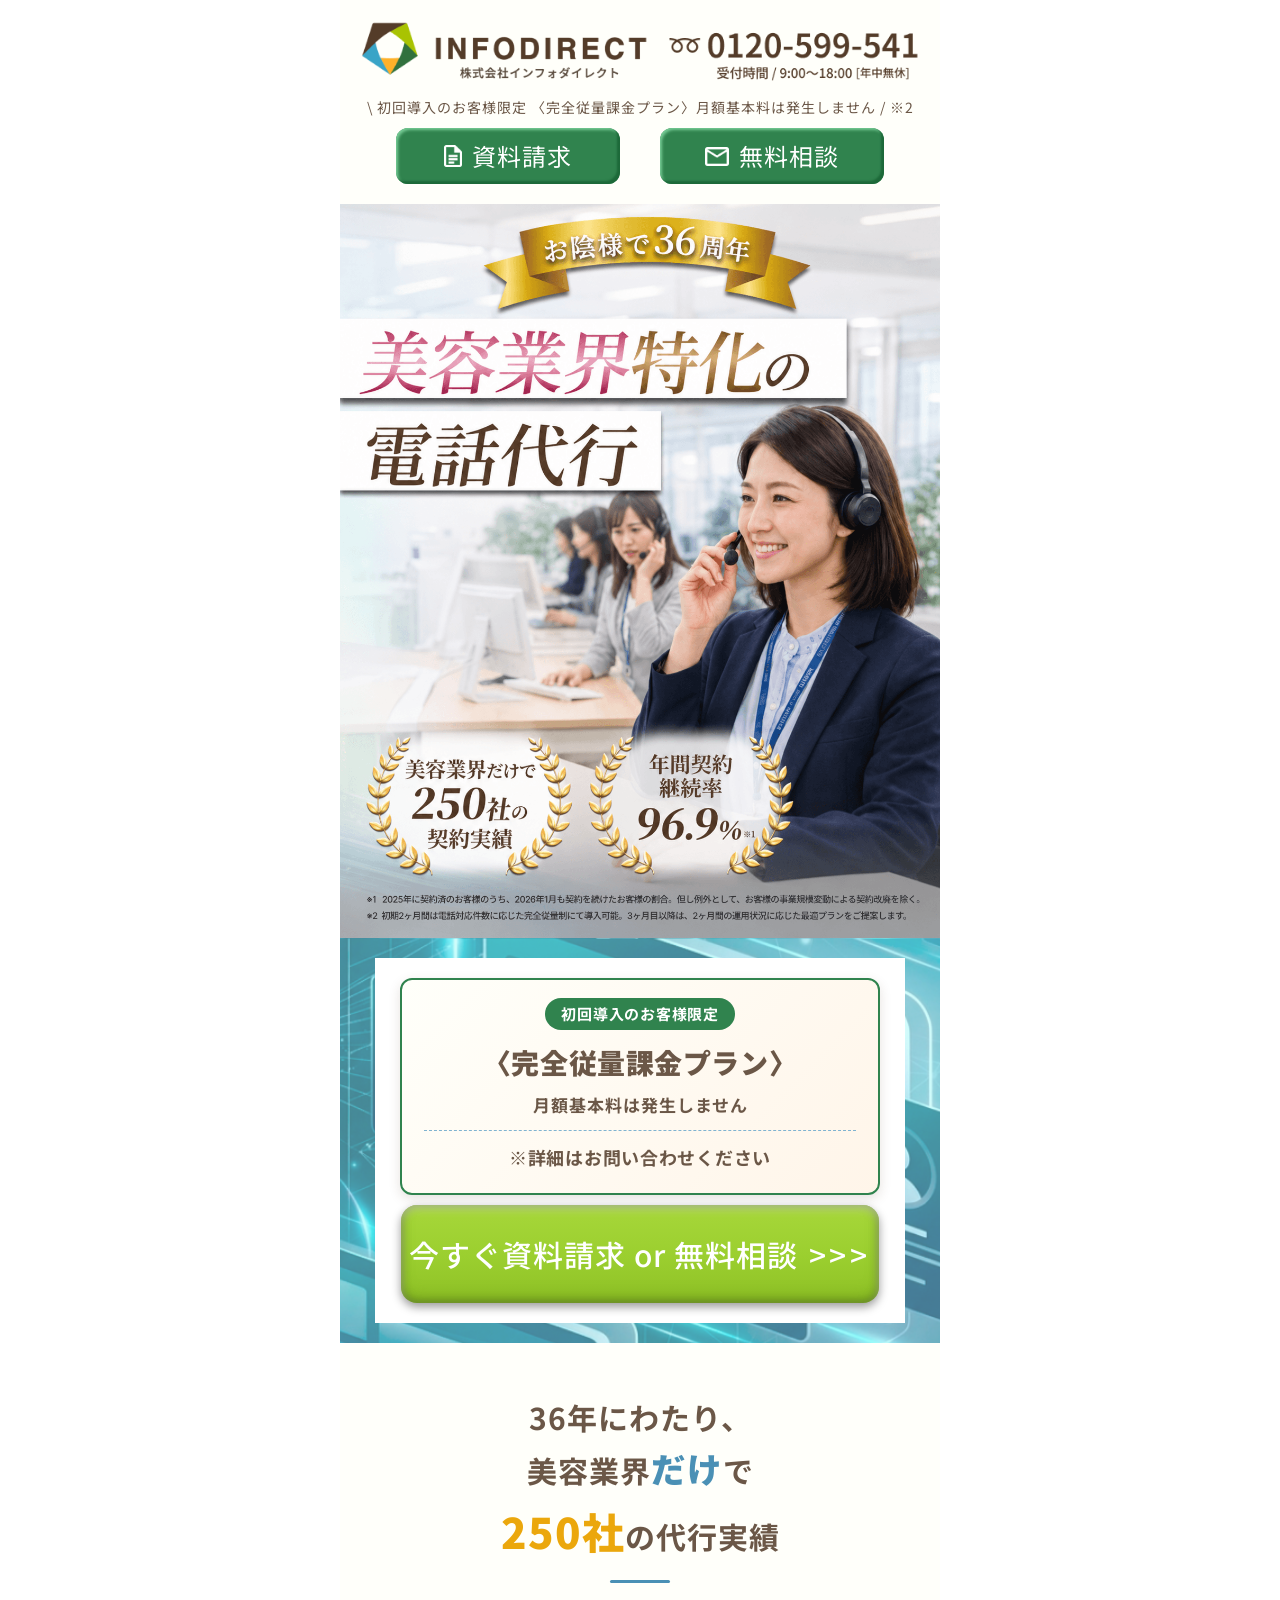
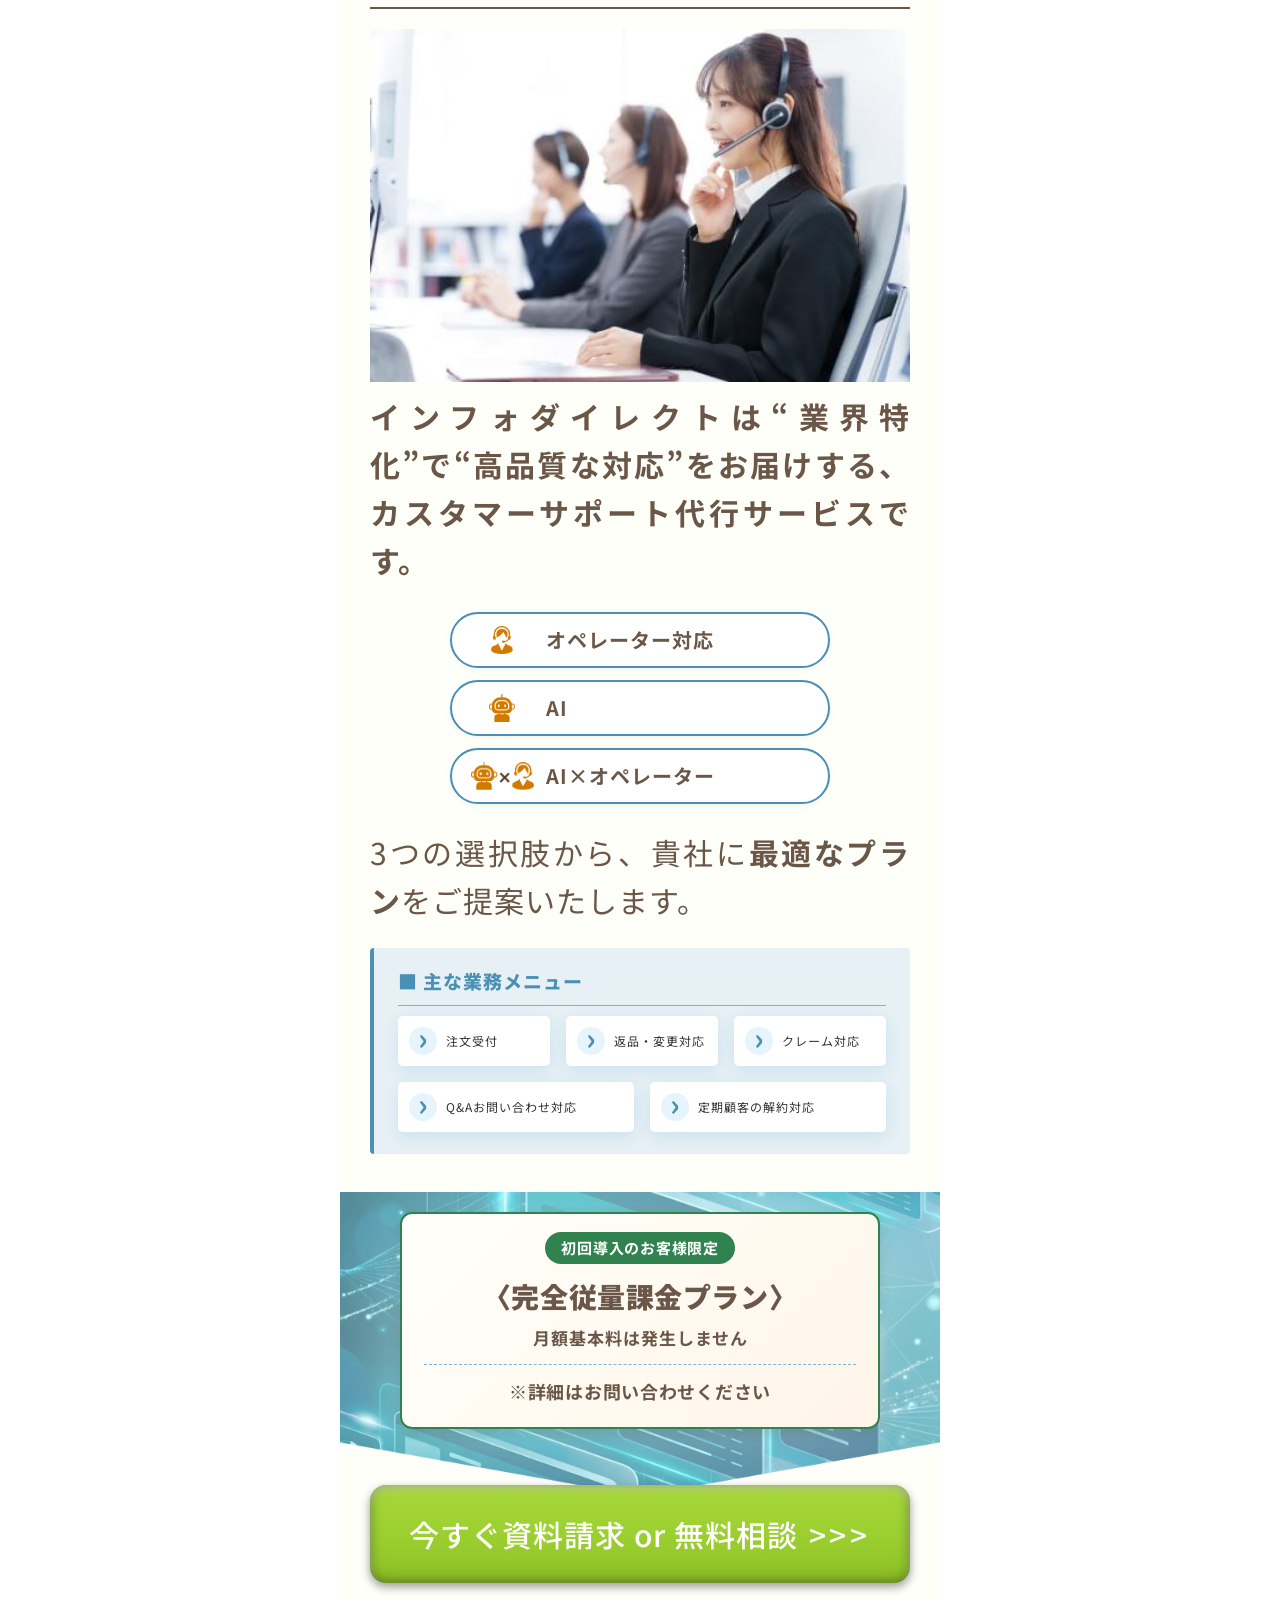
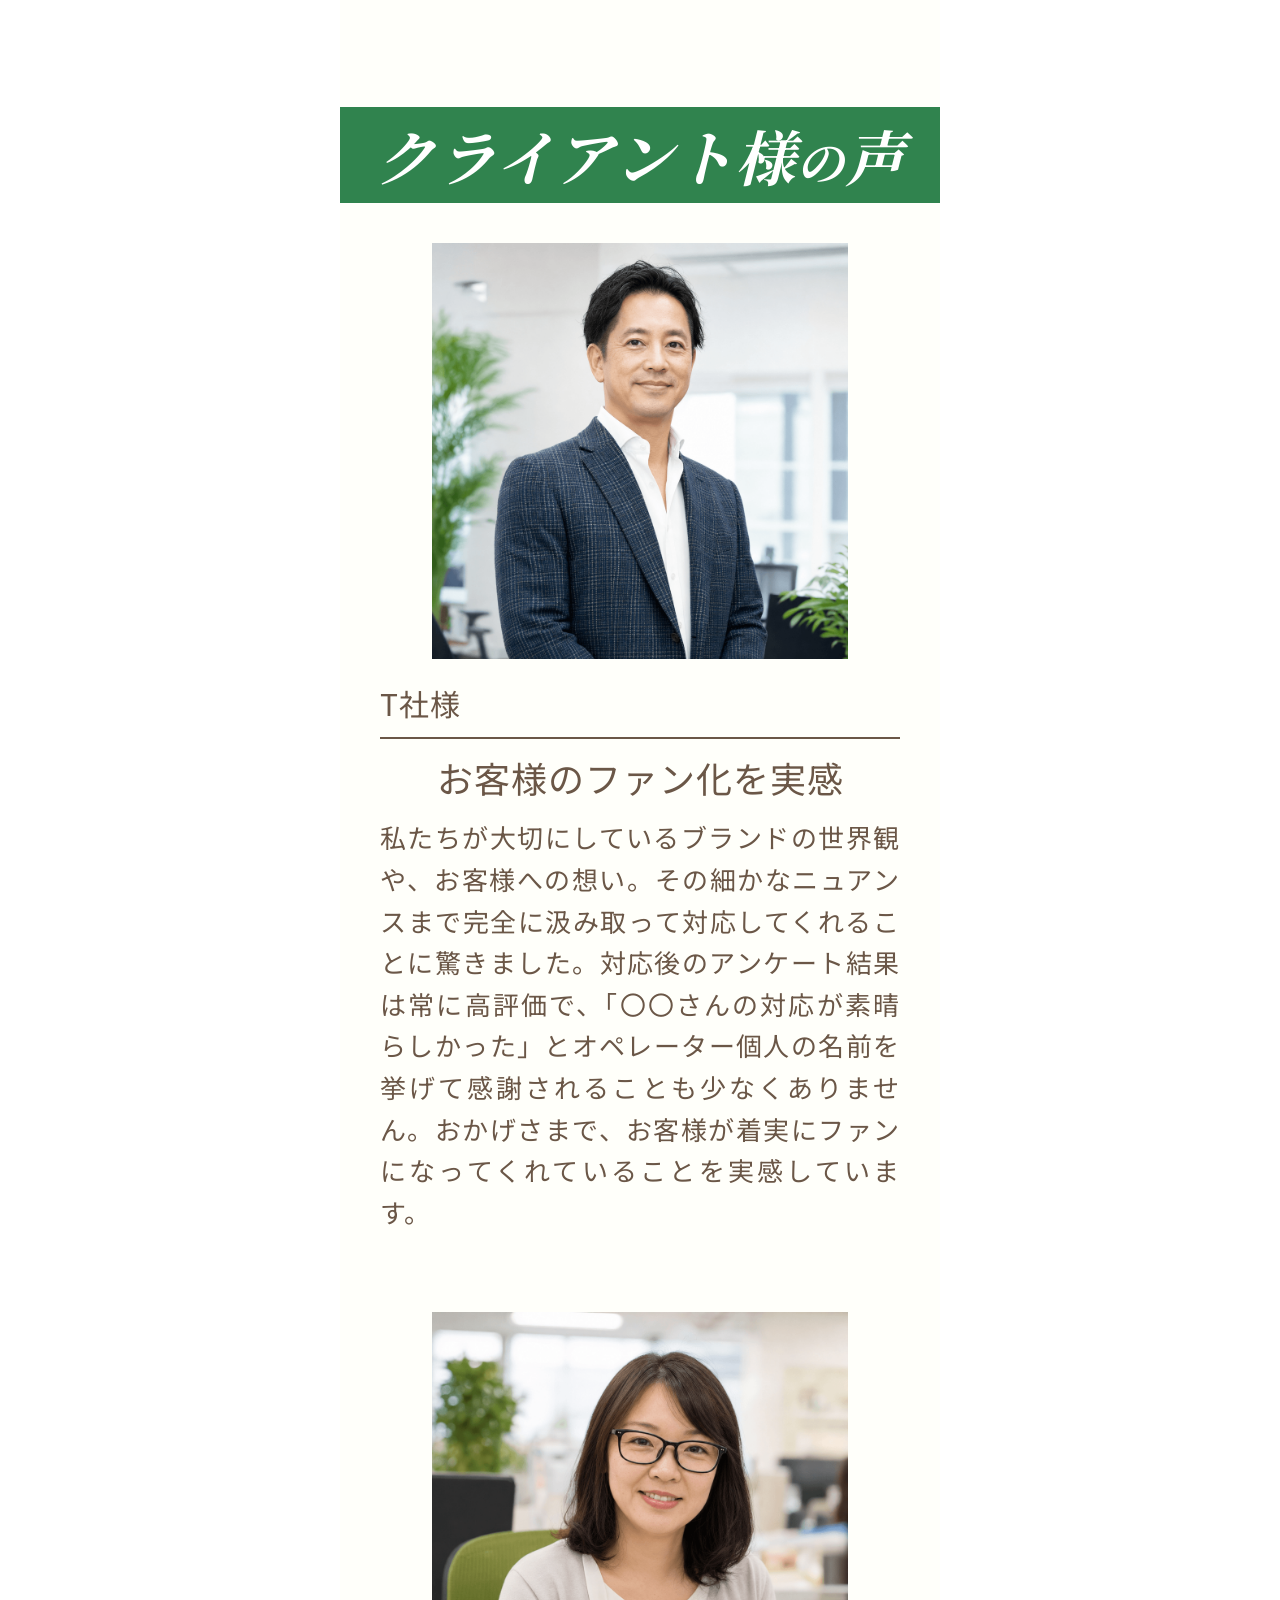
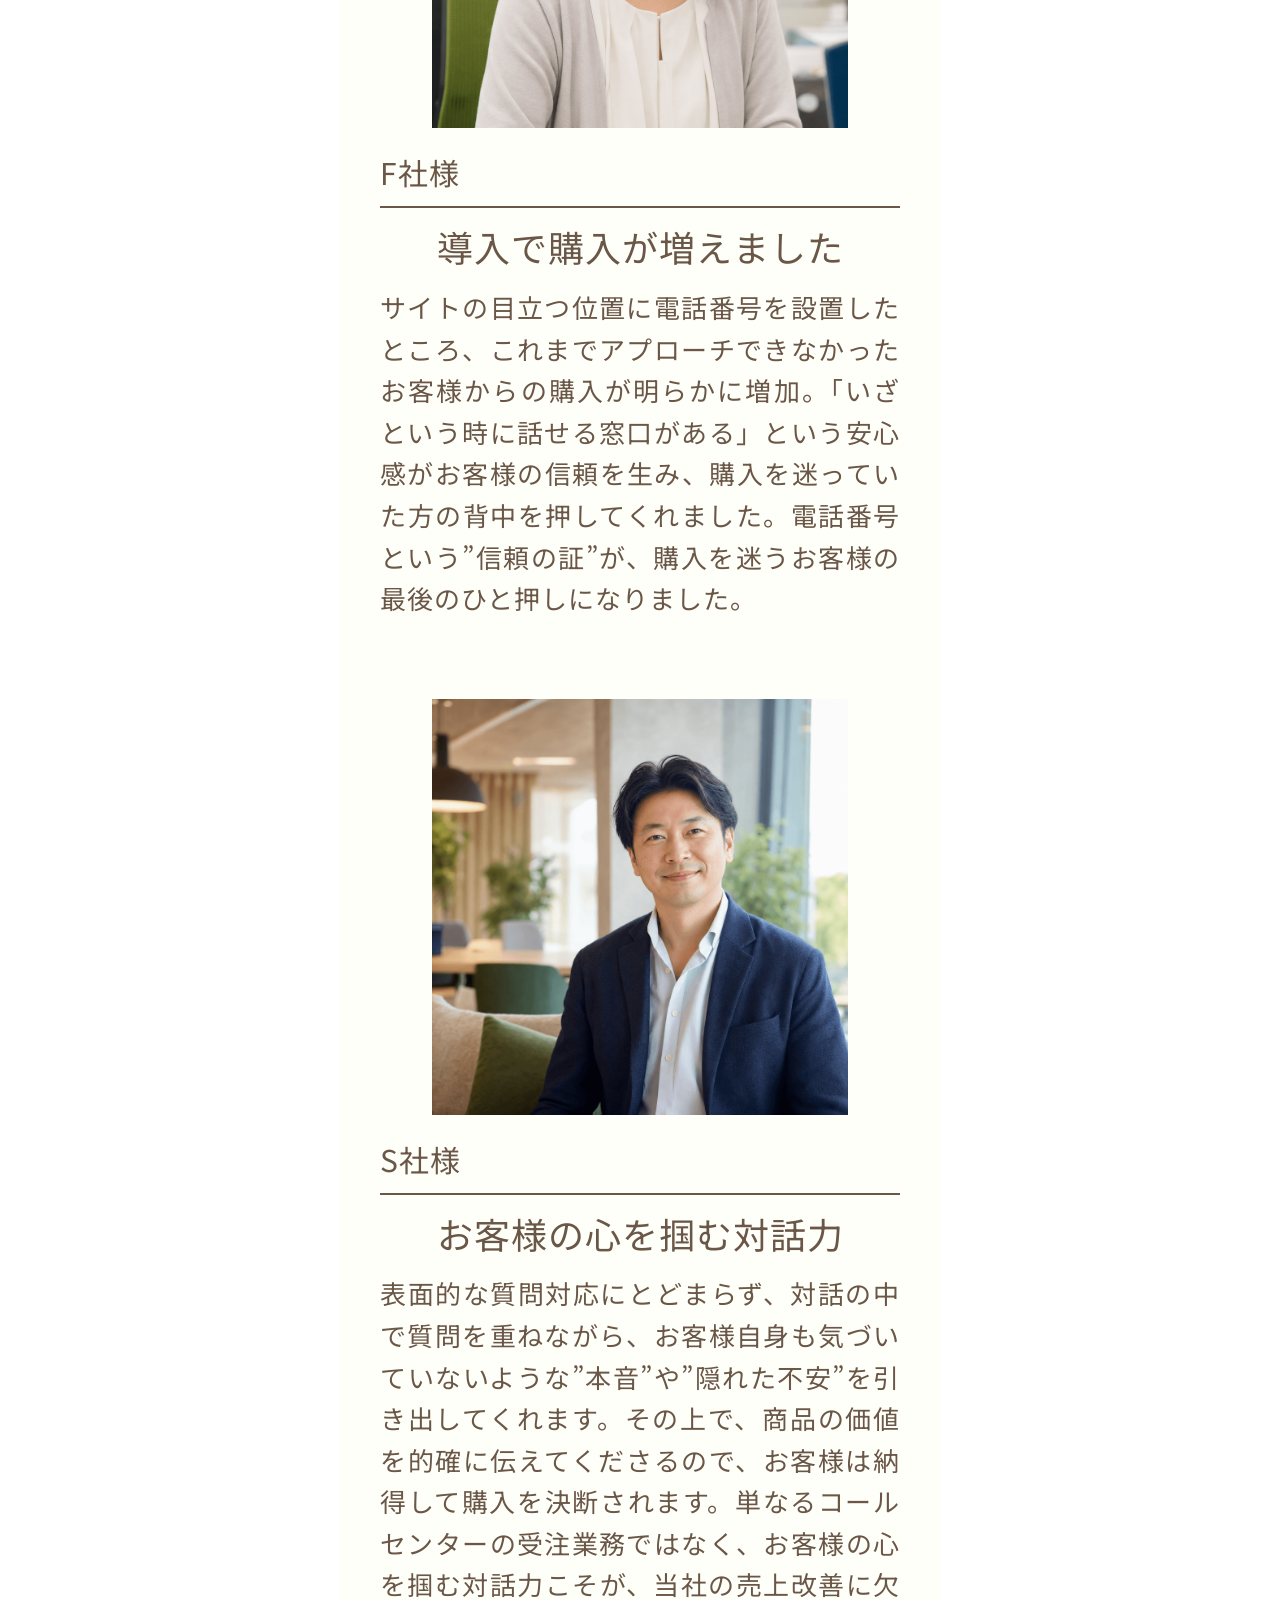
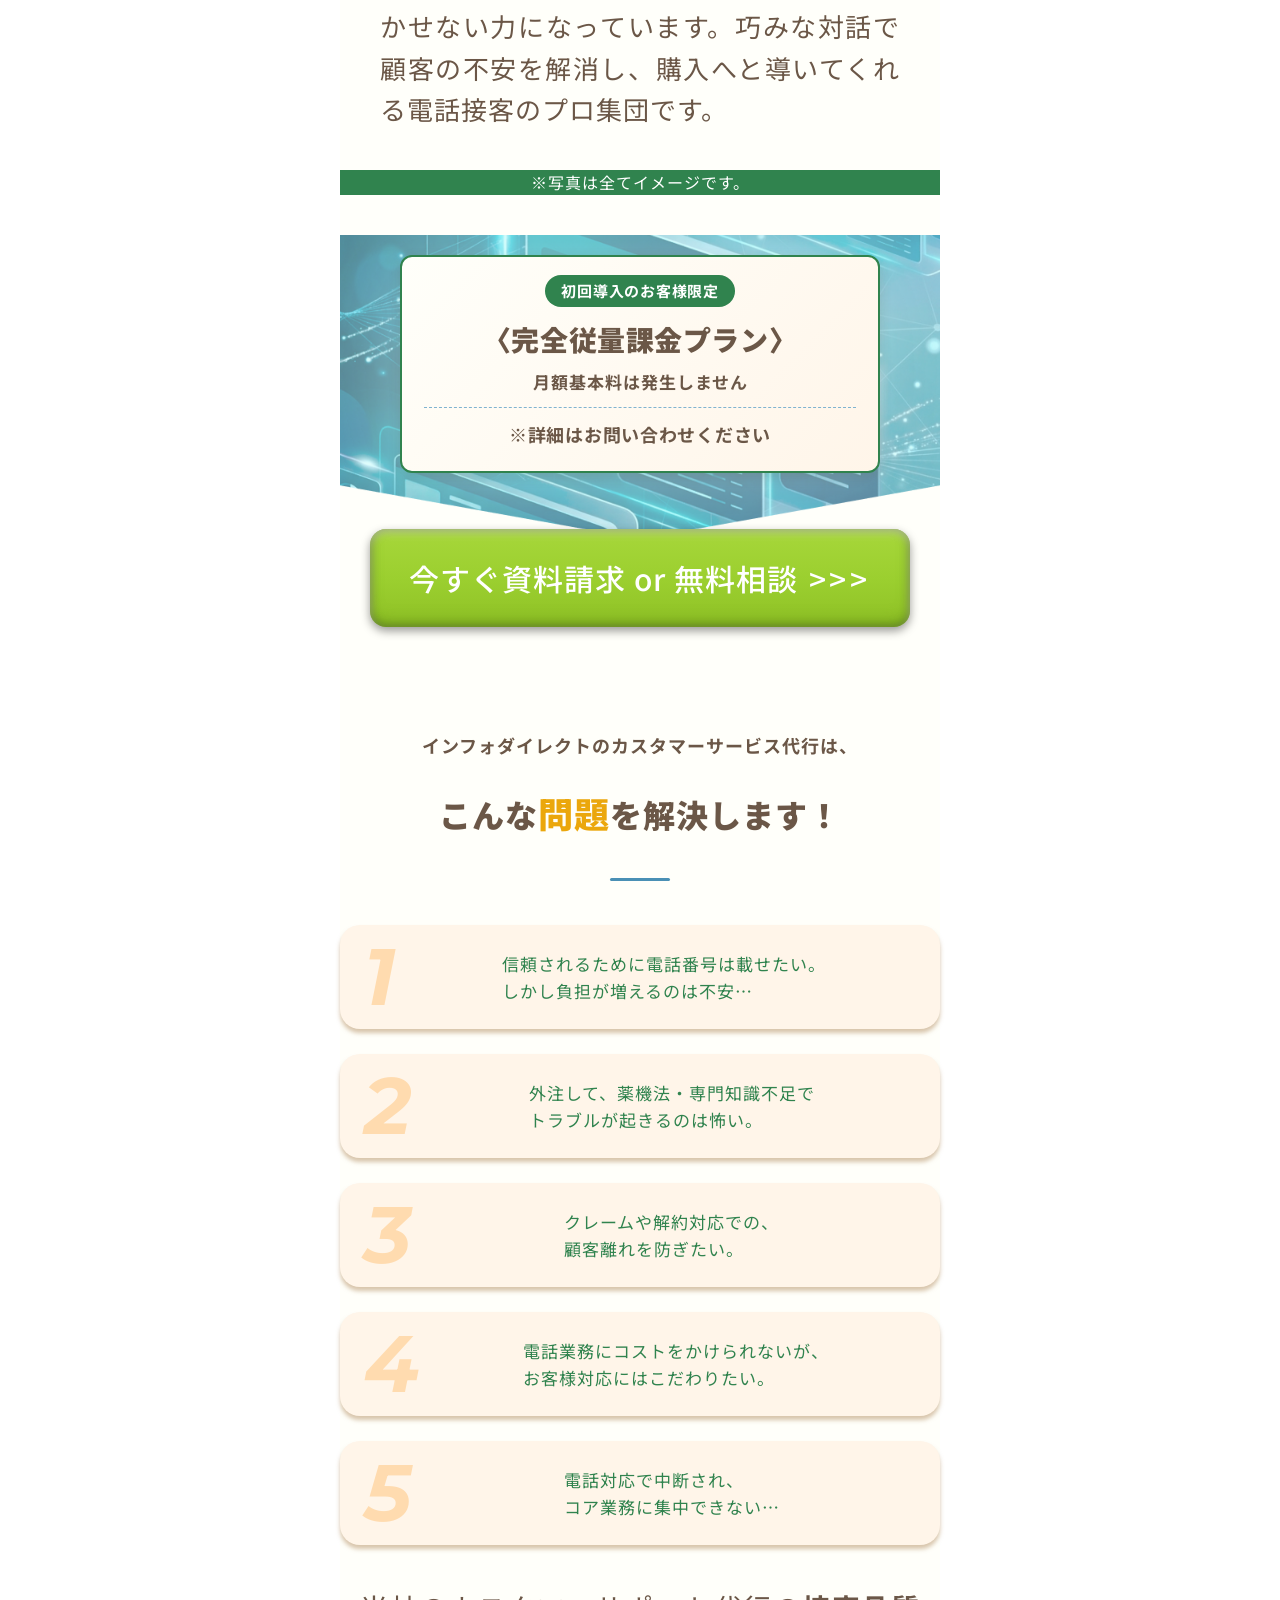
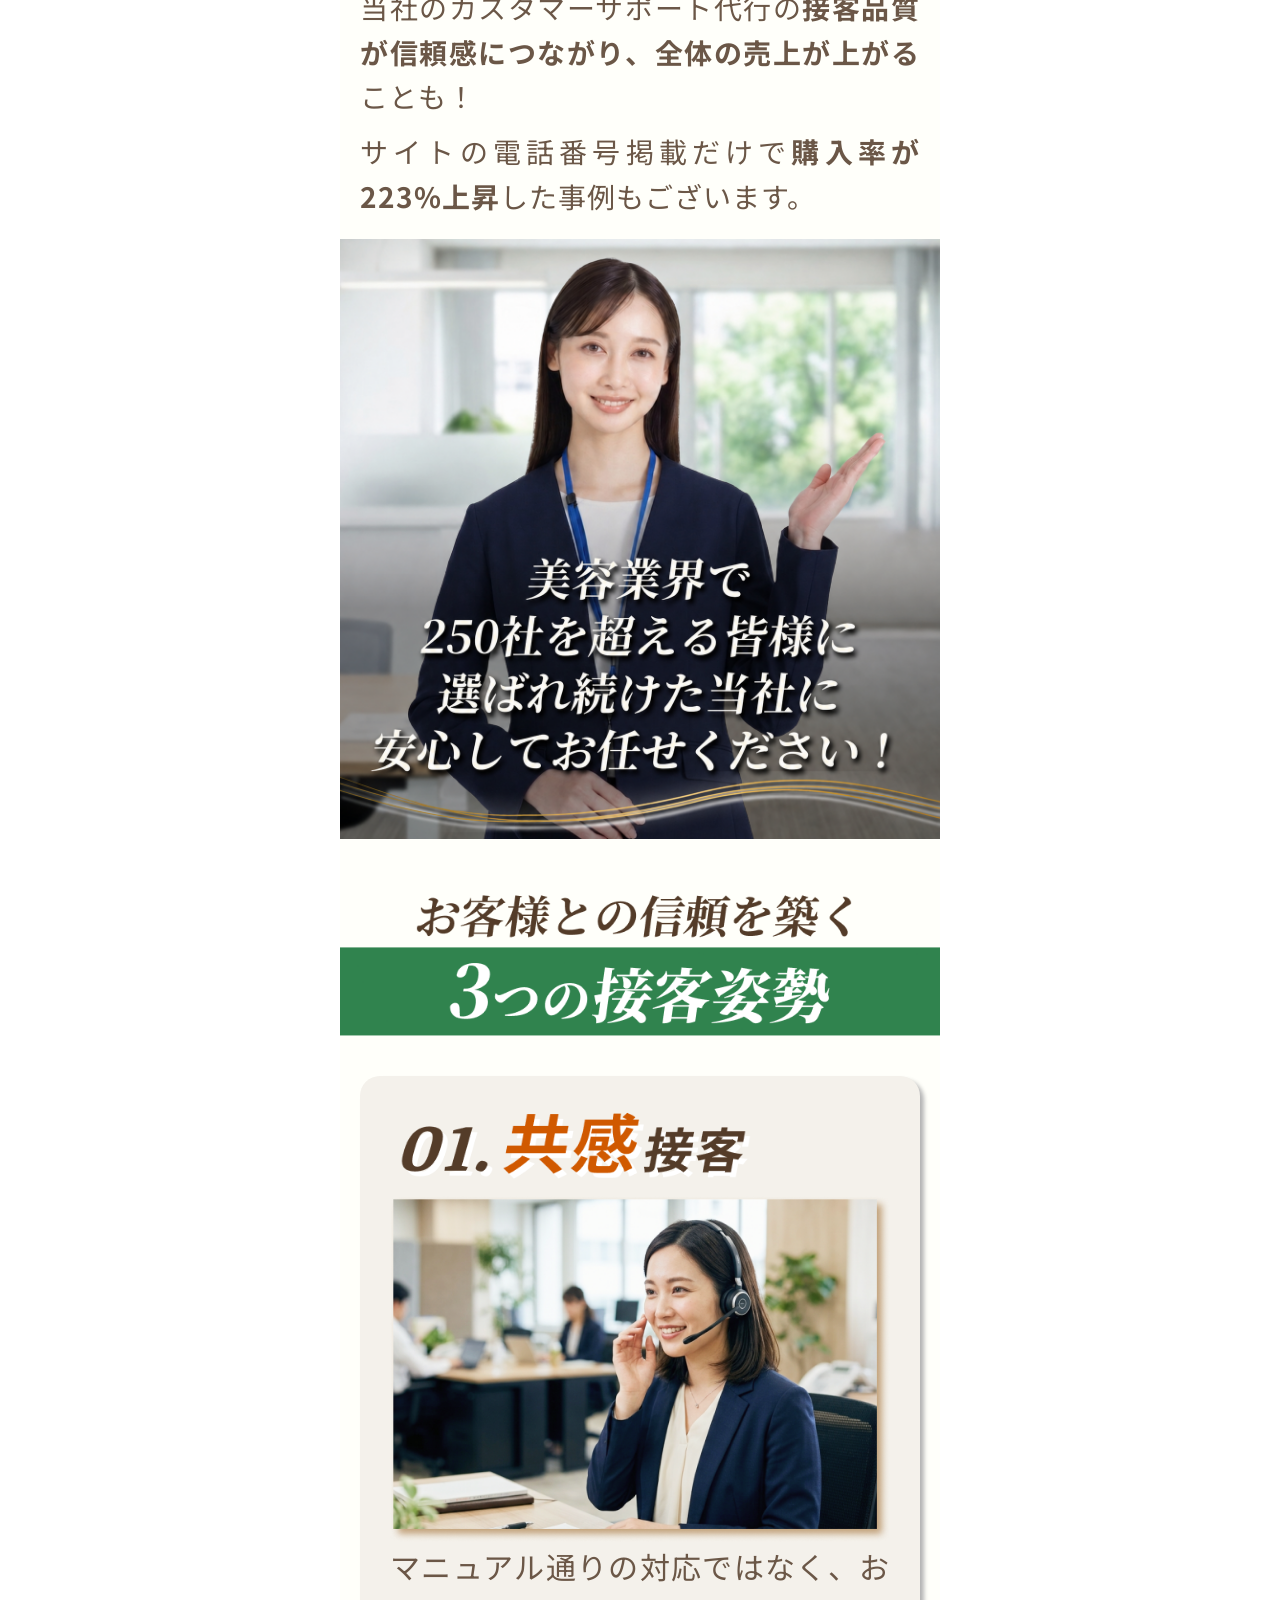
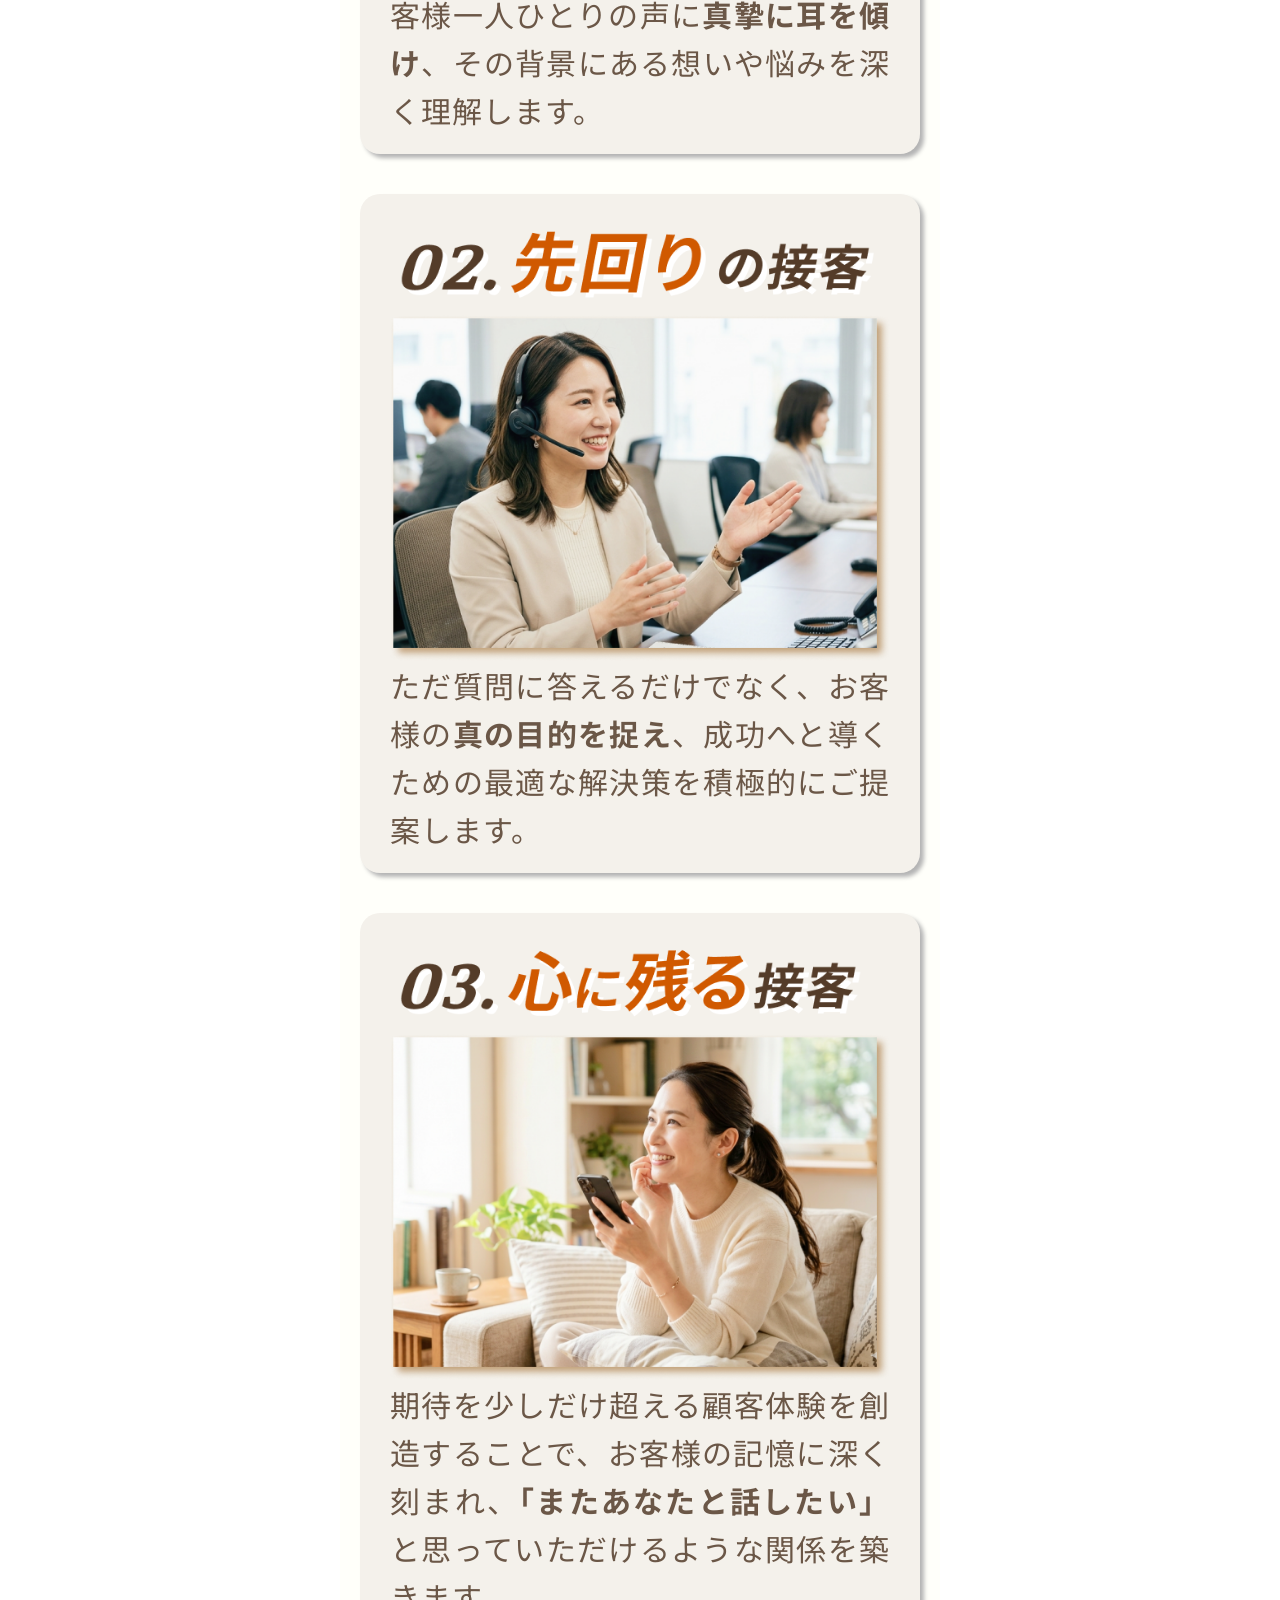
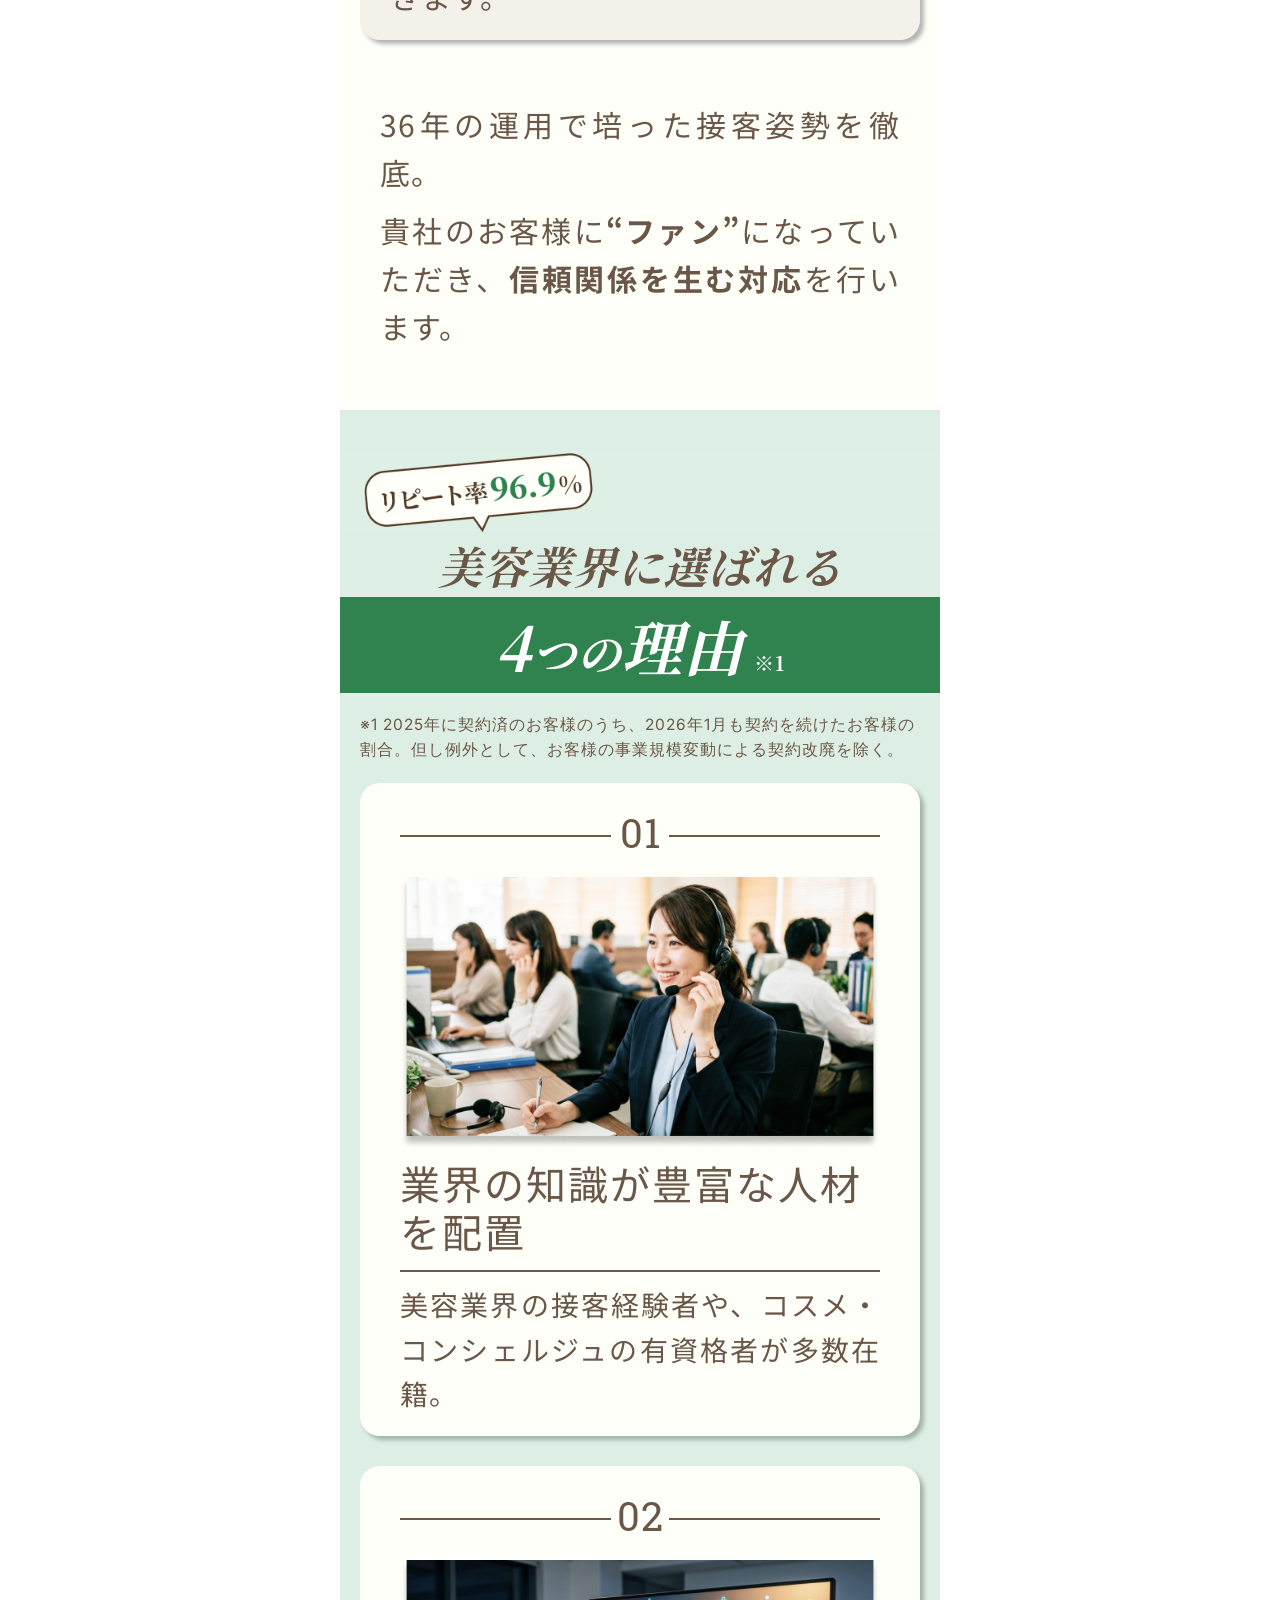
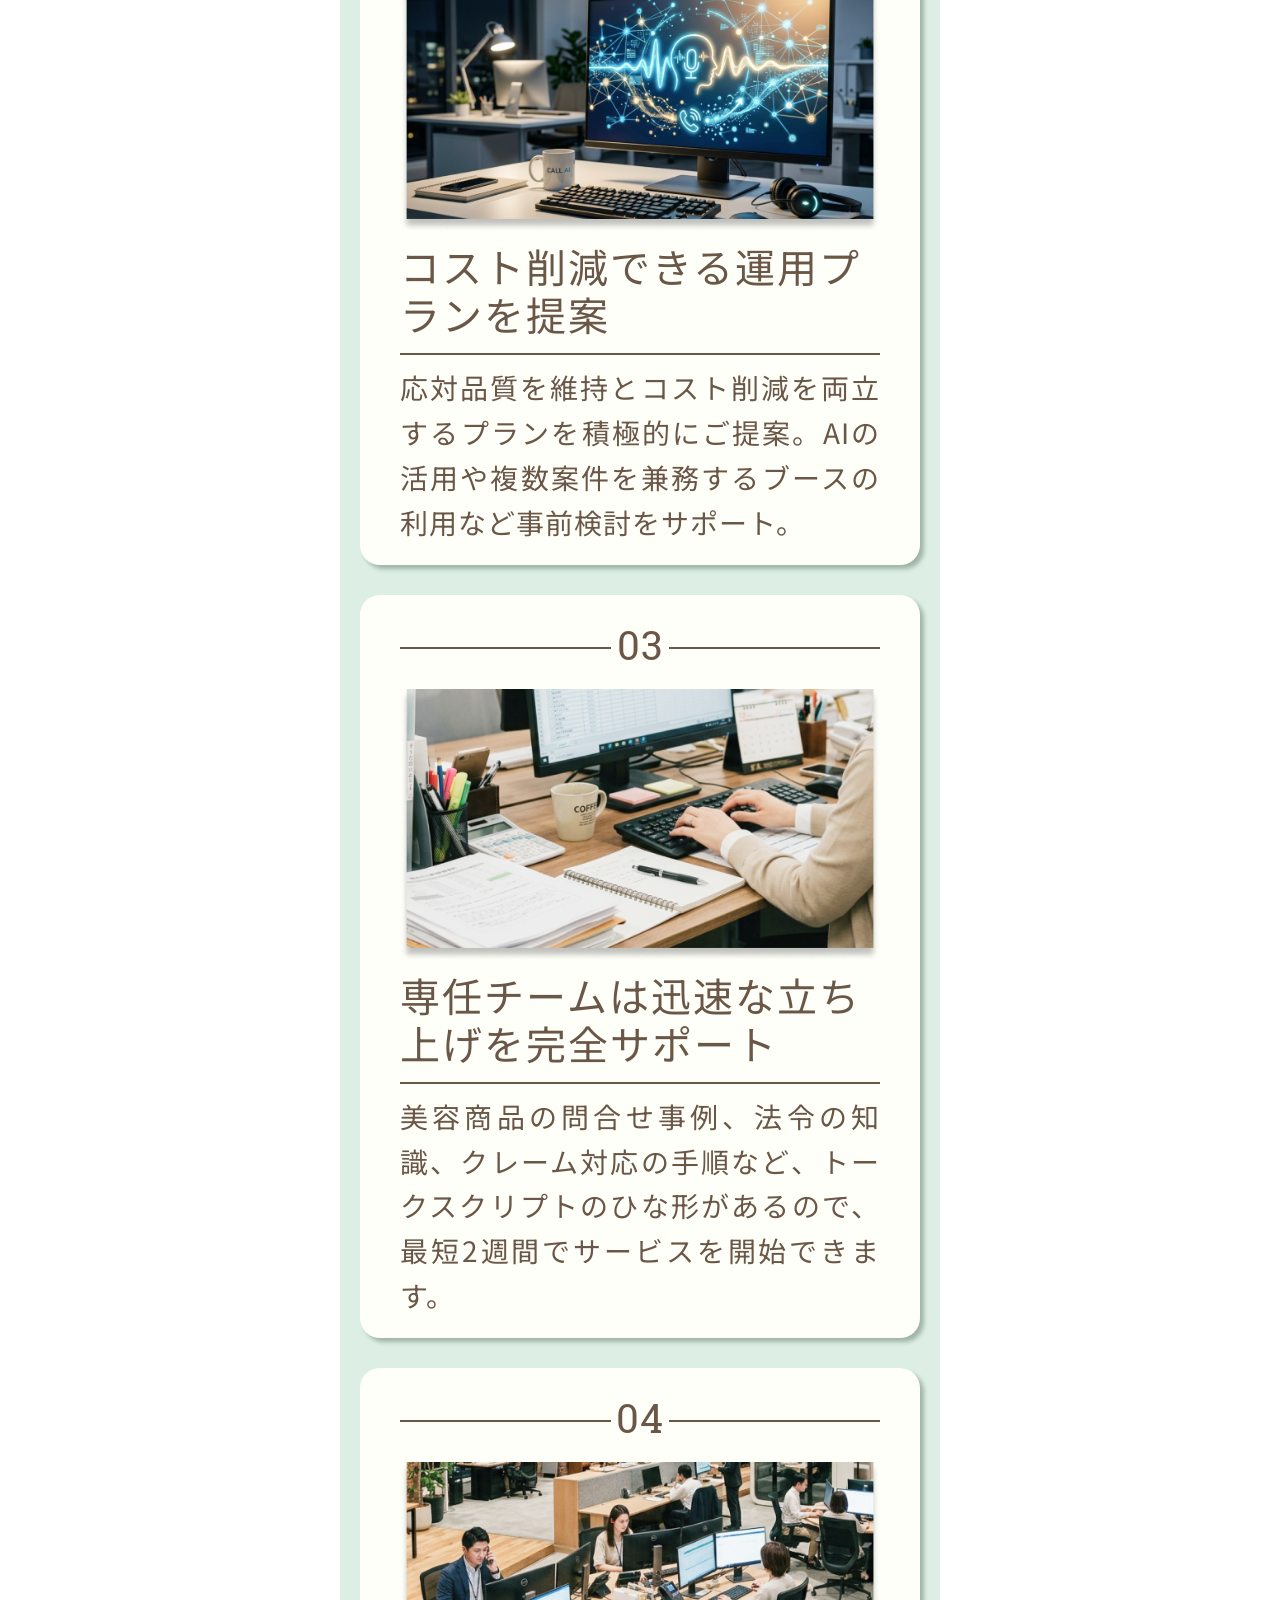
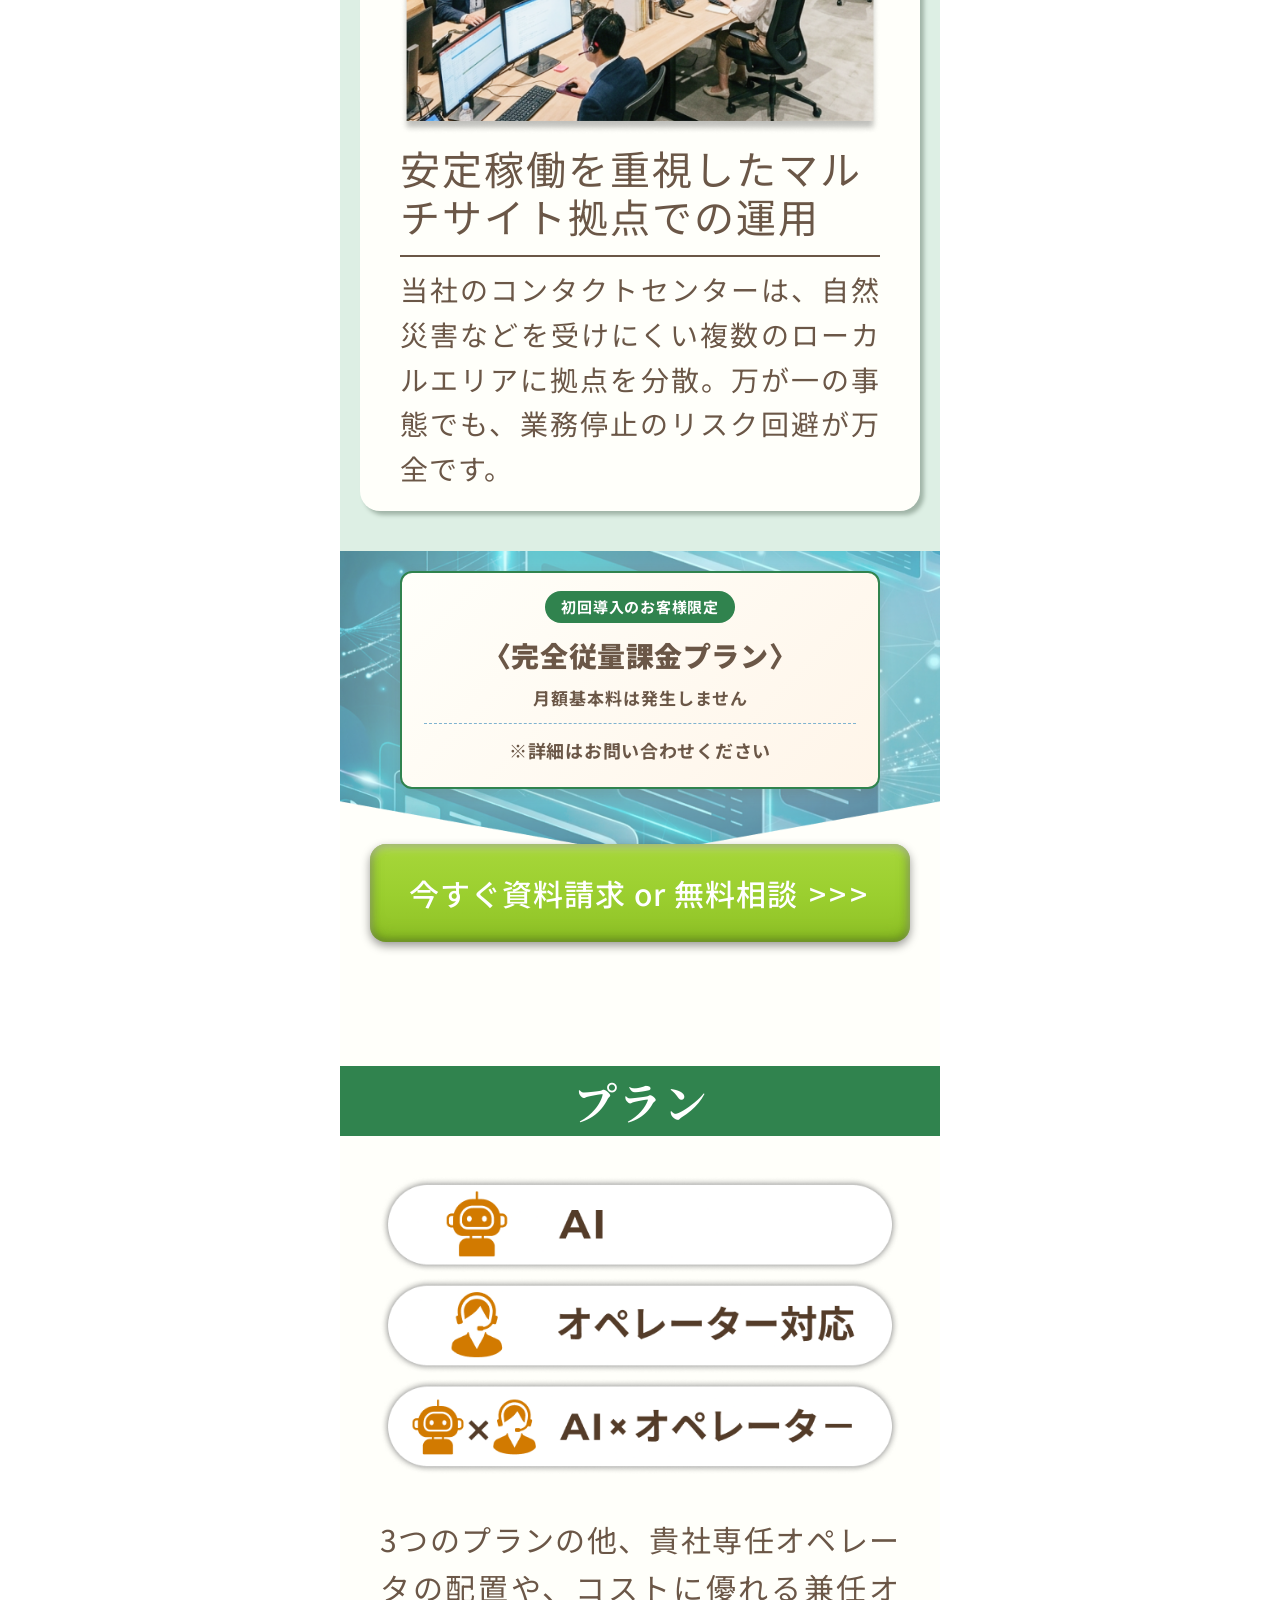
==== commit 1f785257: "文言、タグ修正" ====
--- a/index.html
+++ b/index.html
@@ -17,7 +17,8 @@
       })(window, document, 'script', 'dataLayer', 'GTM-NCH82JD6');
     </script>
     <!-- End Google Tag Manager -->
-    <title>サービス紹介LP</title>
+    <title>美容・EC特化のカスタマーサポート・カスタマーサービス代行（電話代行）｜株式会社インフォダイレクト</title>
+    <meta name="description" content="美容・ヘルスケア・食品ECに特化したカスタマーサポート代行・カスタマーサービス代行（電話代行）。美容業界36年・250社の実績。初回は月額基本料0円の完全従量課金プランで、最短2週間でCS窓口を開設できます。">
     <link rel="stylesheet" href="style.css" />
     <link rel="preconnect" href="https://fonts.googleapis.com" />
     <link rel="preconnect" href="https://fonts.gstatic.com" crossorigin />
@@ -60,7 +61,7 @@
       <div class="container">
         <div class="image">
           <div class="image-item-1">
-            <img src="img/fv.png" alt="美容業界特化の電話代行" />
+            <img src="img/fv.png" alt="美容業界特化のカスタマーサポート・カスタマーサービス代行" />
           </div>
         </div>
       </div>
@@ -90,9 +91,9 @@
         <div class="image_1">
           <img src="img/achieve_img.jpeg" alt="イメージ画像" />
         </div>
-        <div class="txt_1">
-          インフォダイレクトは<span>“業界特化”</span>で<span>“高品質な対応”</span>をお届けする、電話代行サービスです。
-        </div>
+        <h1 class="txt_1">
+          インフォダイレクトは<span>“業界特化”</span>で<span>“高品質な対応”</span>をお届けする、カスタマーサポート代行サービスです。
+        </h1>
         <ul class="service-list">
           <li>
             <span class="crown_2"></span
@@ -202,7 +203,7 @@
     <section id="merit" class="solution">
       <div class="container">
         <div class="ttl ttl-text">
-          <span class="ttl-lead">インフォダイレクトの電話代行サービスは、</span>
+          <span class="ttl-lead">インフォダイレクトのカスタマーサービス代行は、</span>
           <span class="ttl-main">こんな<em>問題</em>を解決します！</span>
         </div>
         <div class="content">
@@ -244,7 +245,7 @@
         </div>
         <div class="note">
           <div class="note_1">
-            当社の電話代行サービスの<span>接客品質が信頼感につながり、全体の売上が上がる</span>ことも！
+            当社のカスタマーサポート代行の<span>接客品質が信頼感につながり、全体の売上が上がる</span>ことも！
           </div>
           <div class="note_2">
             サイトの電話番号掲載だけで<span>購入率が223%上昇</span>した事例もございます。
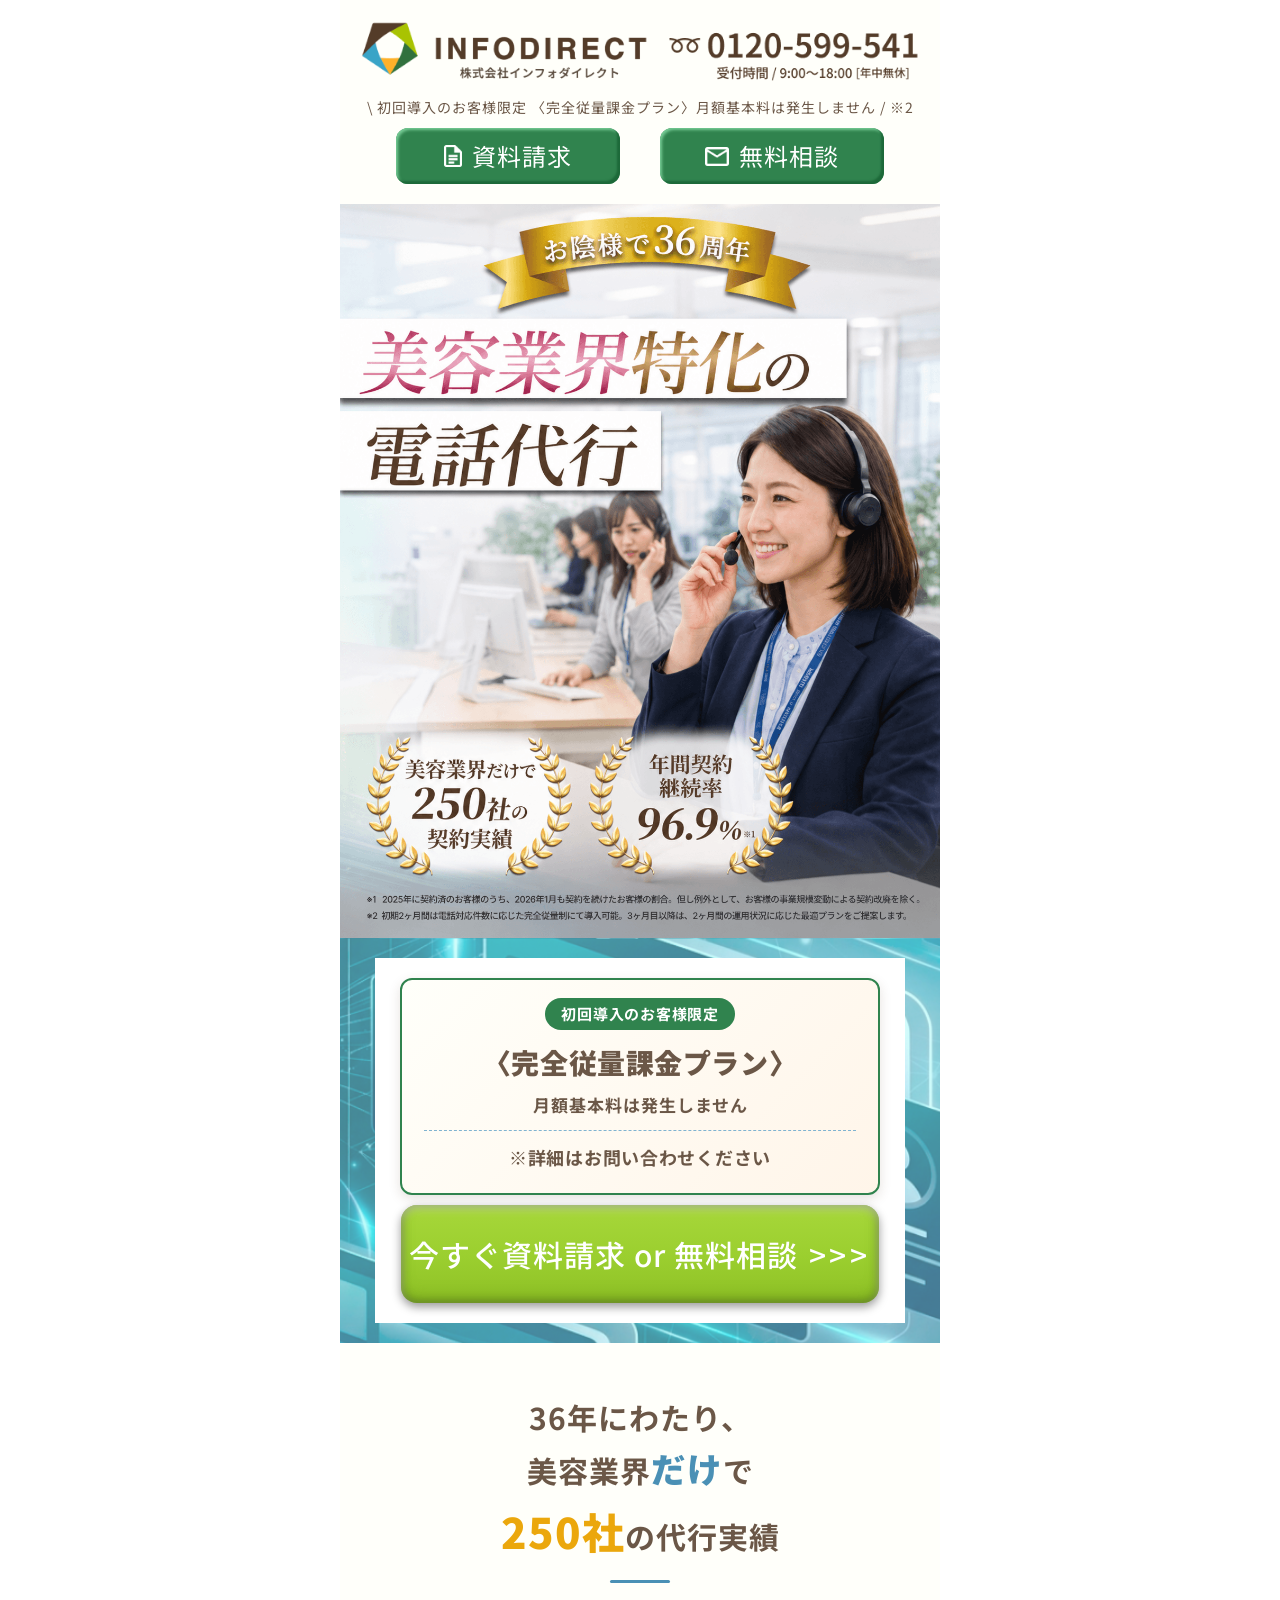
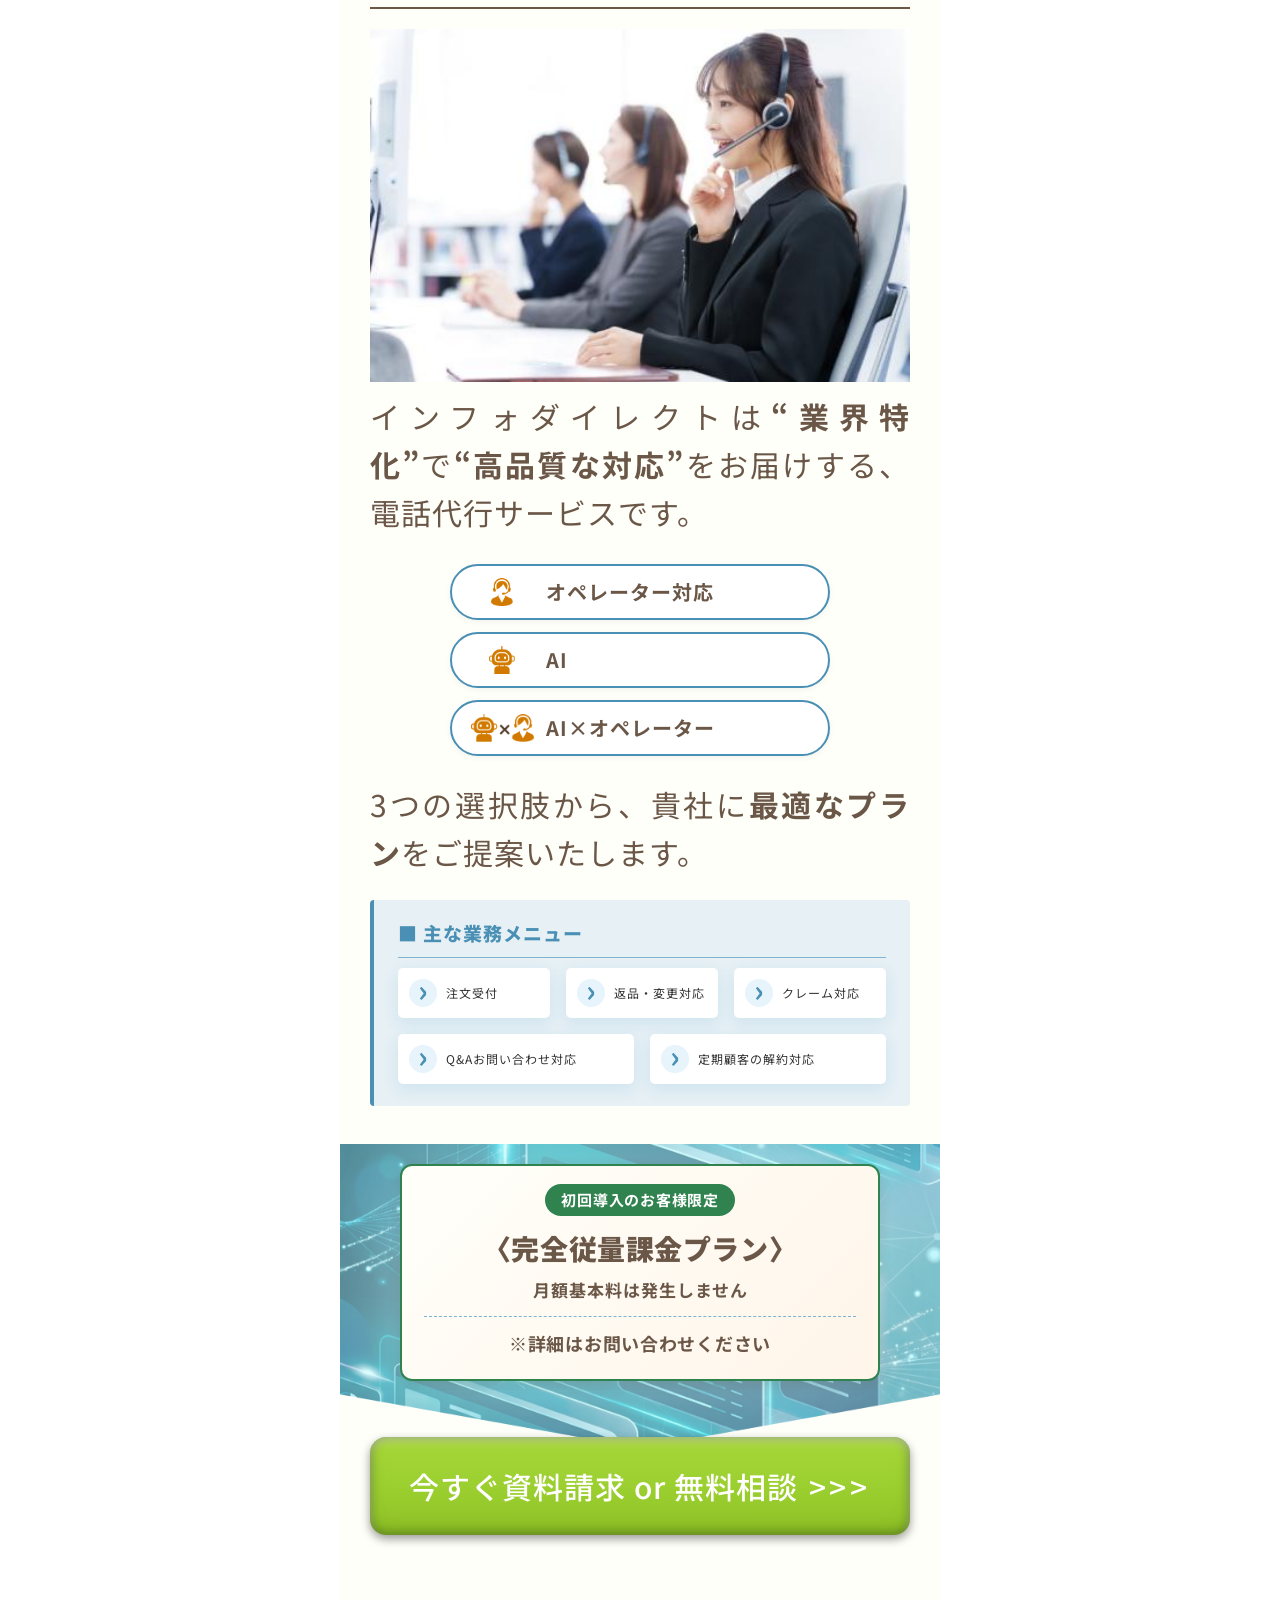
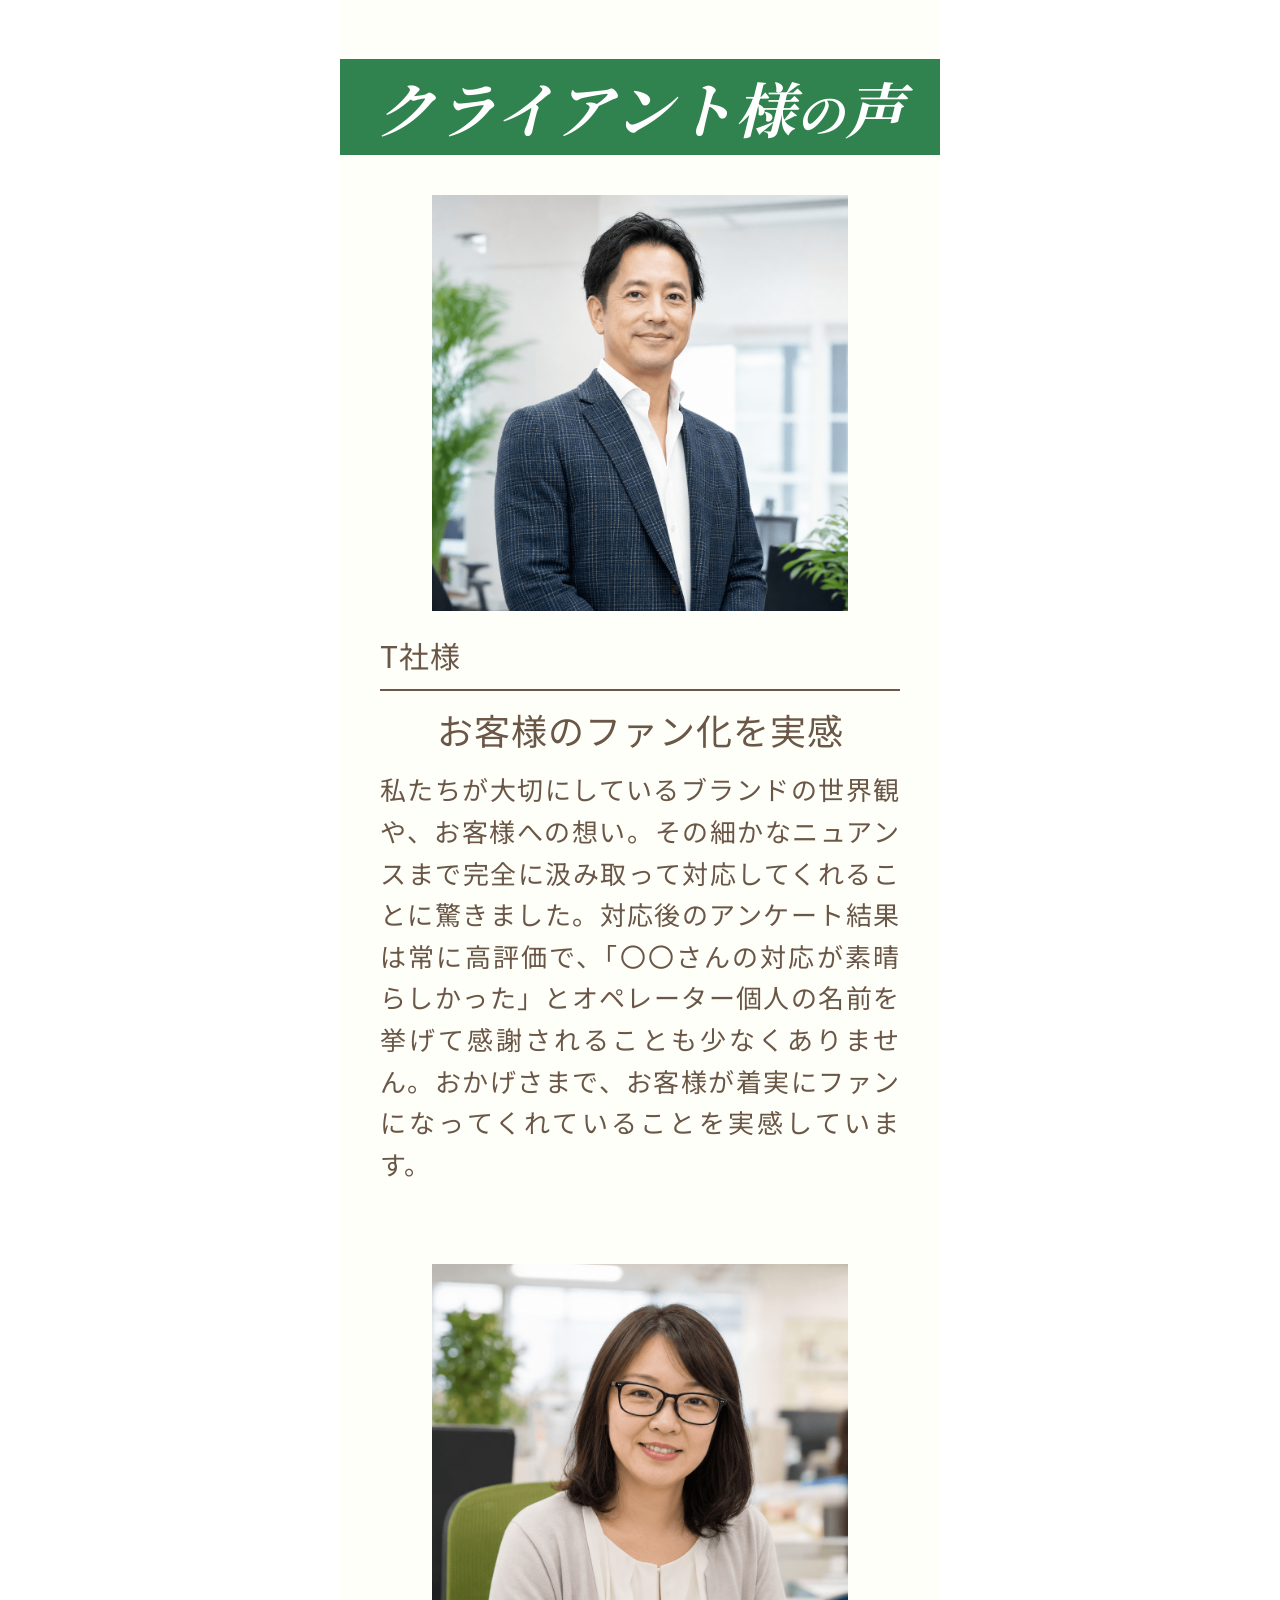
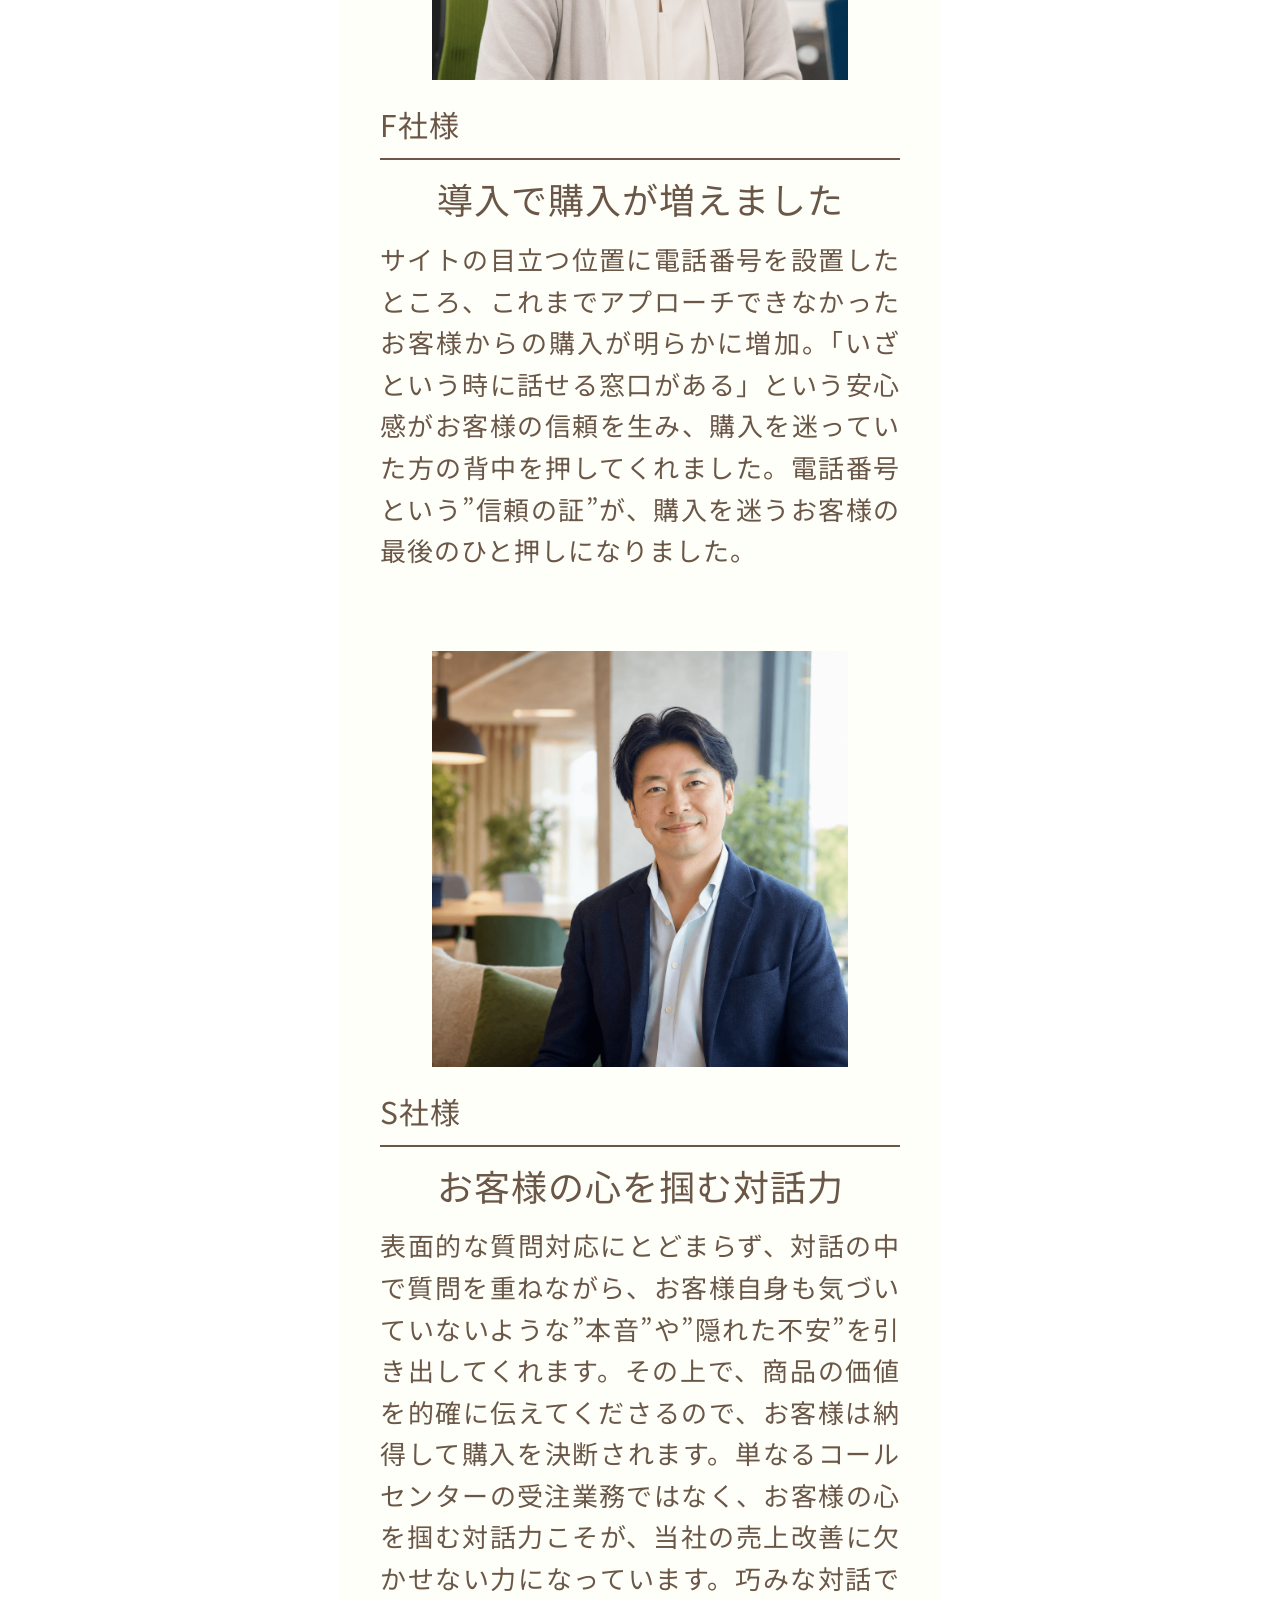
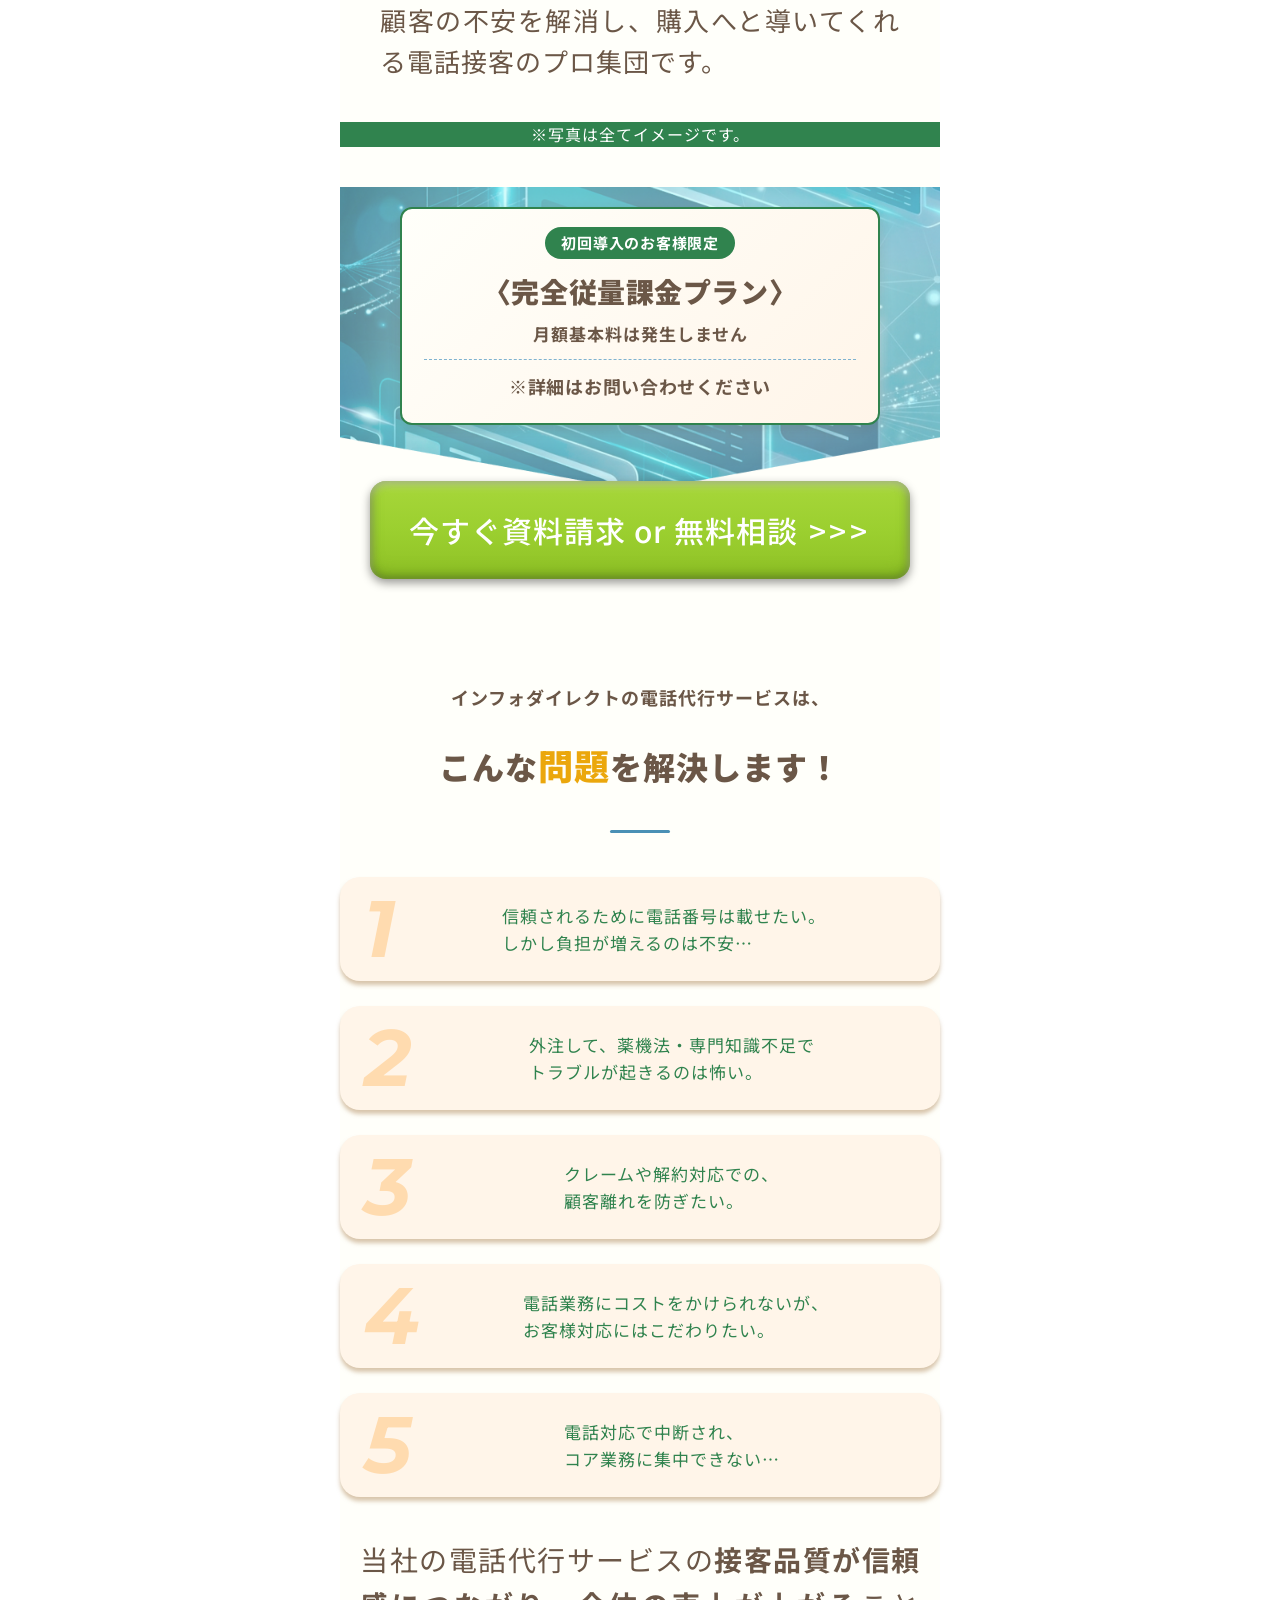
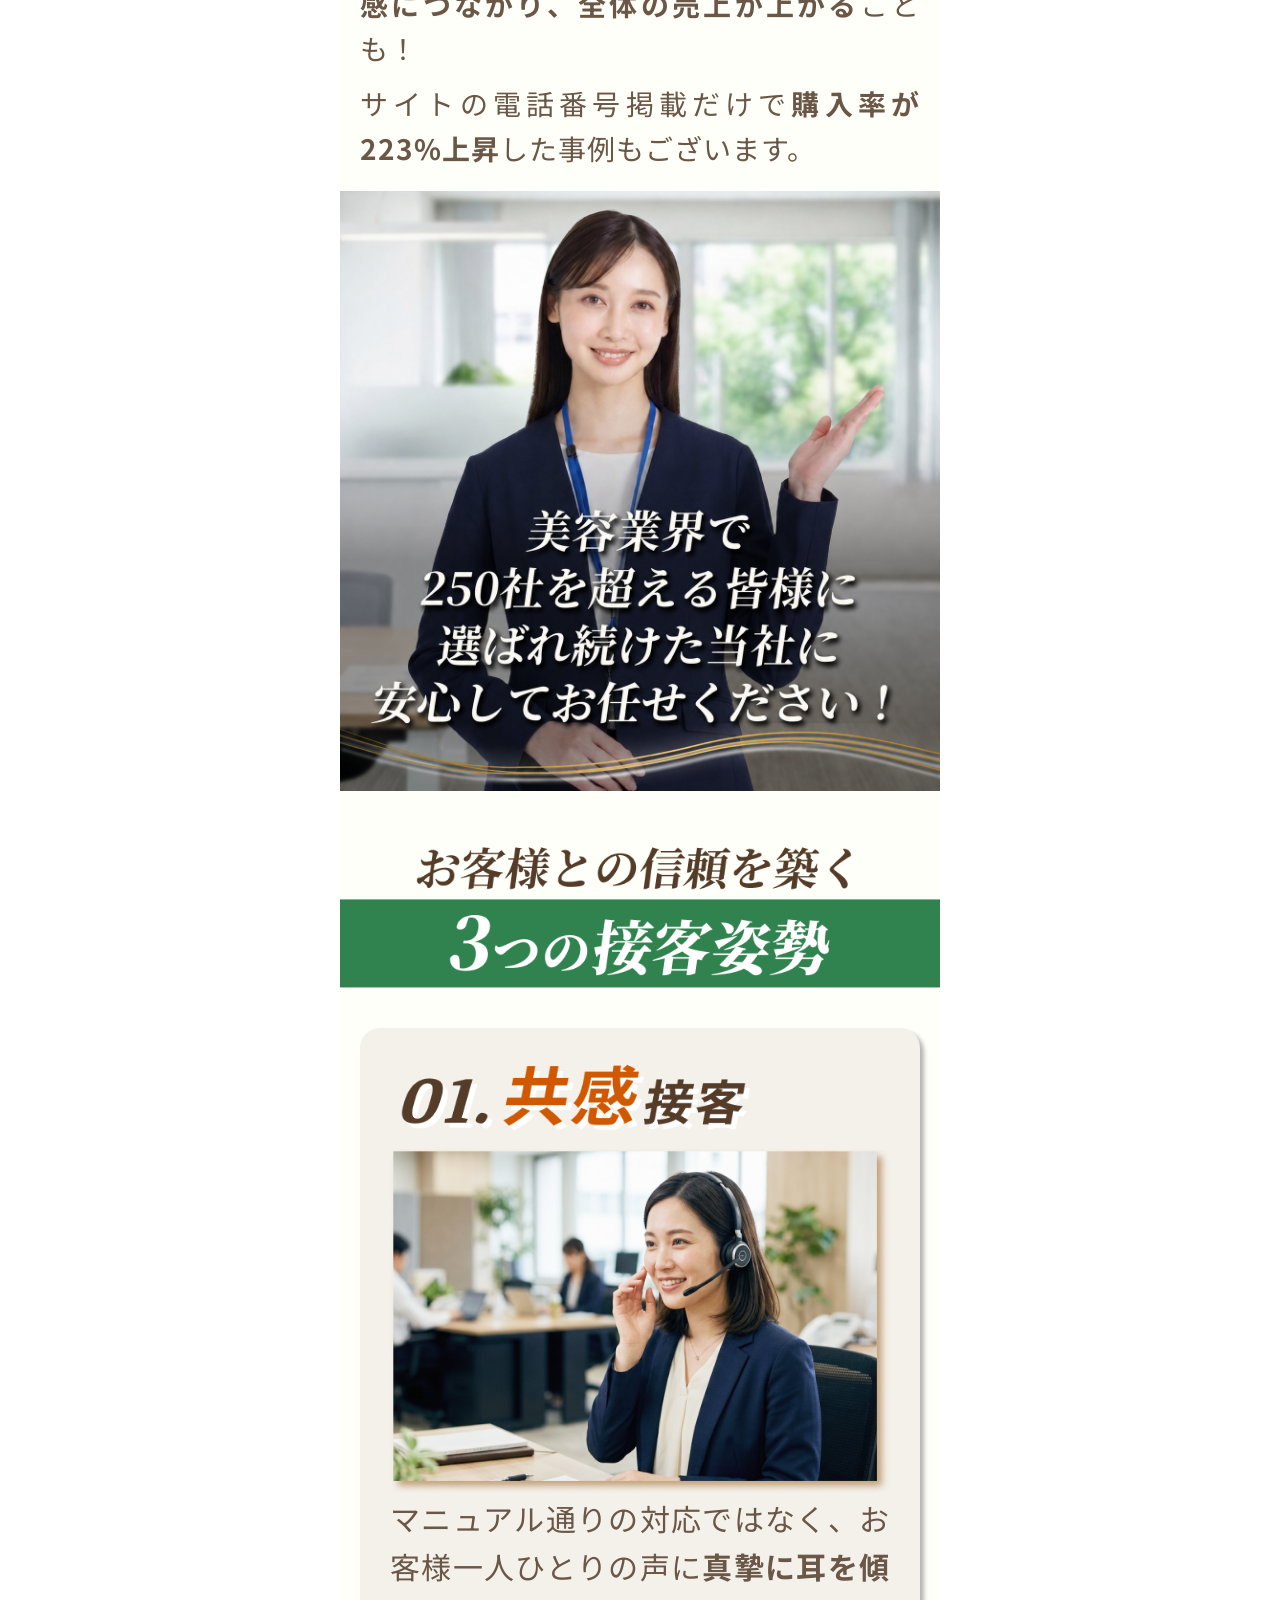
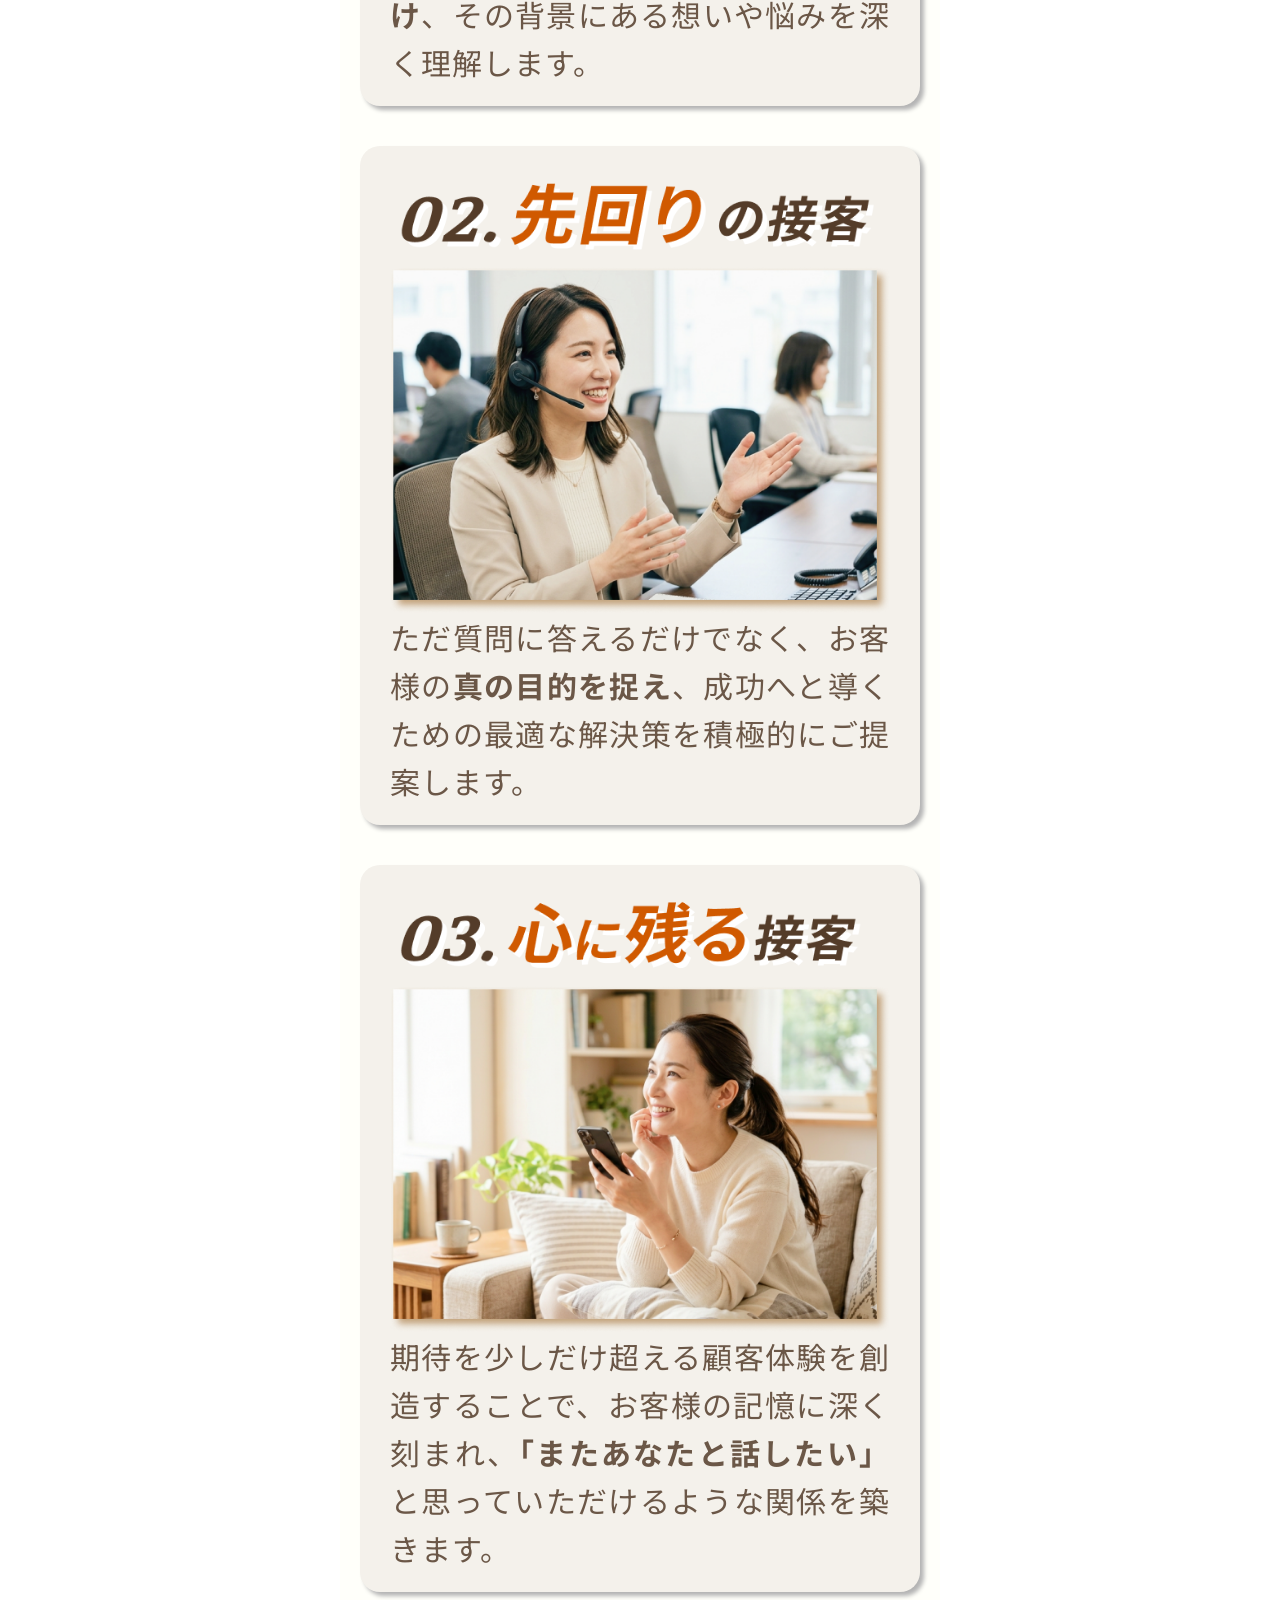
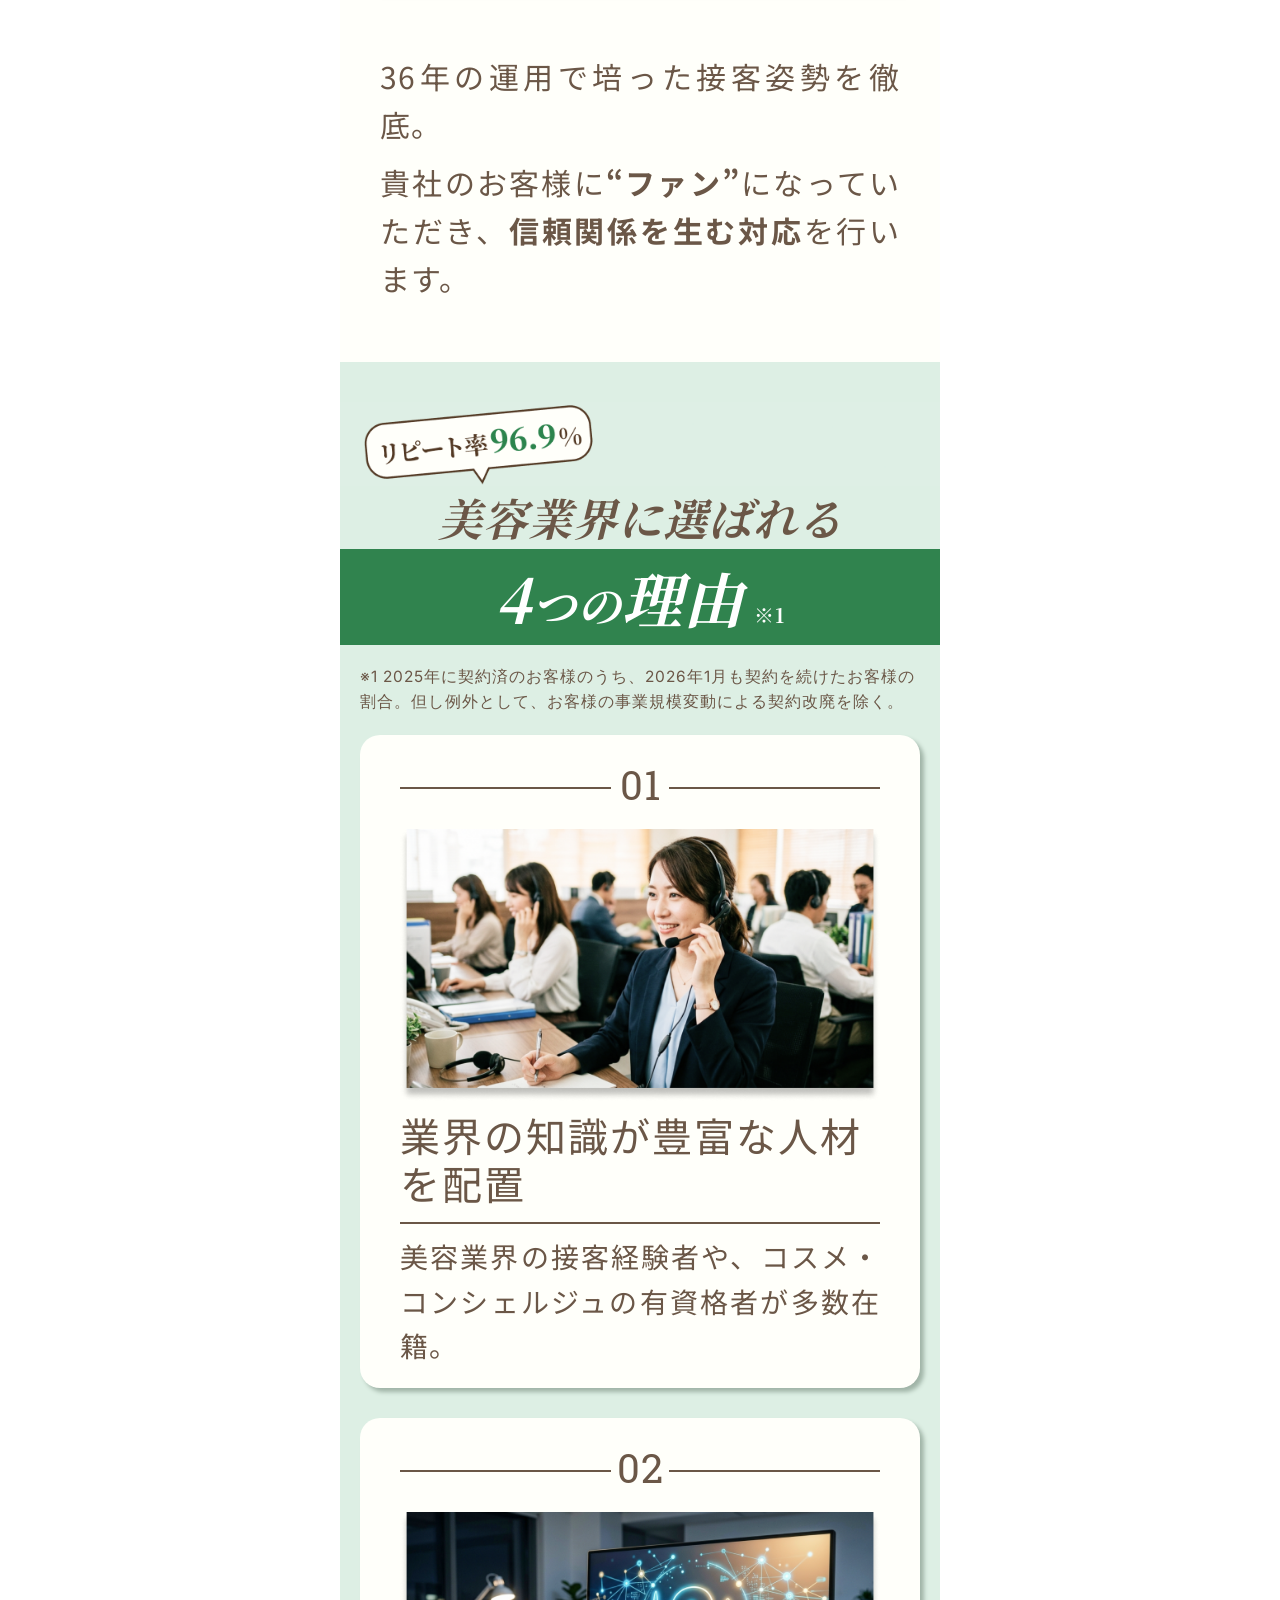
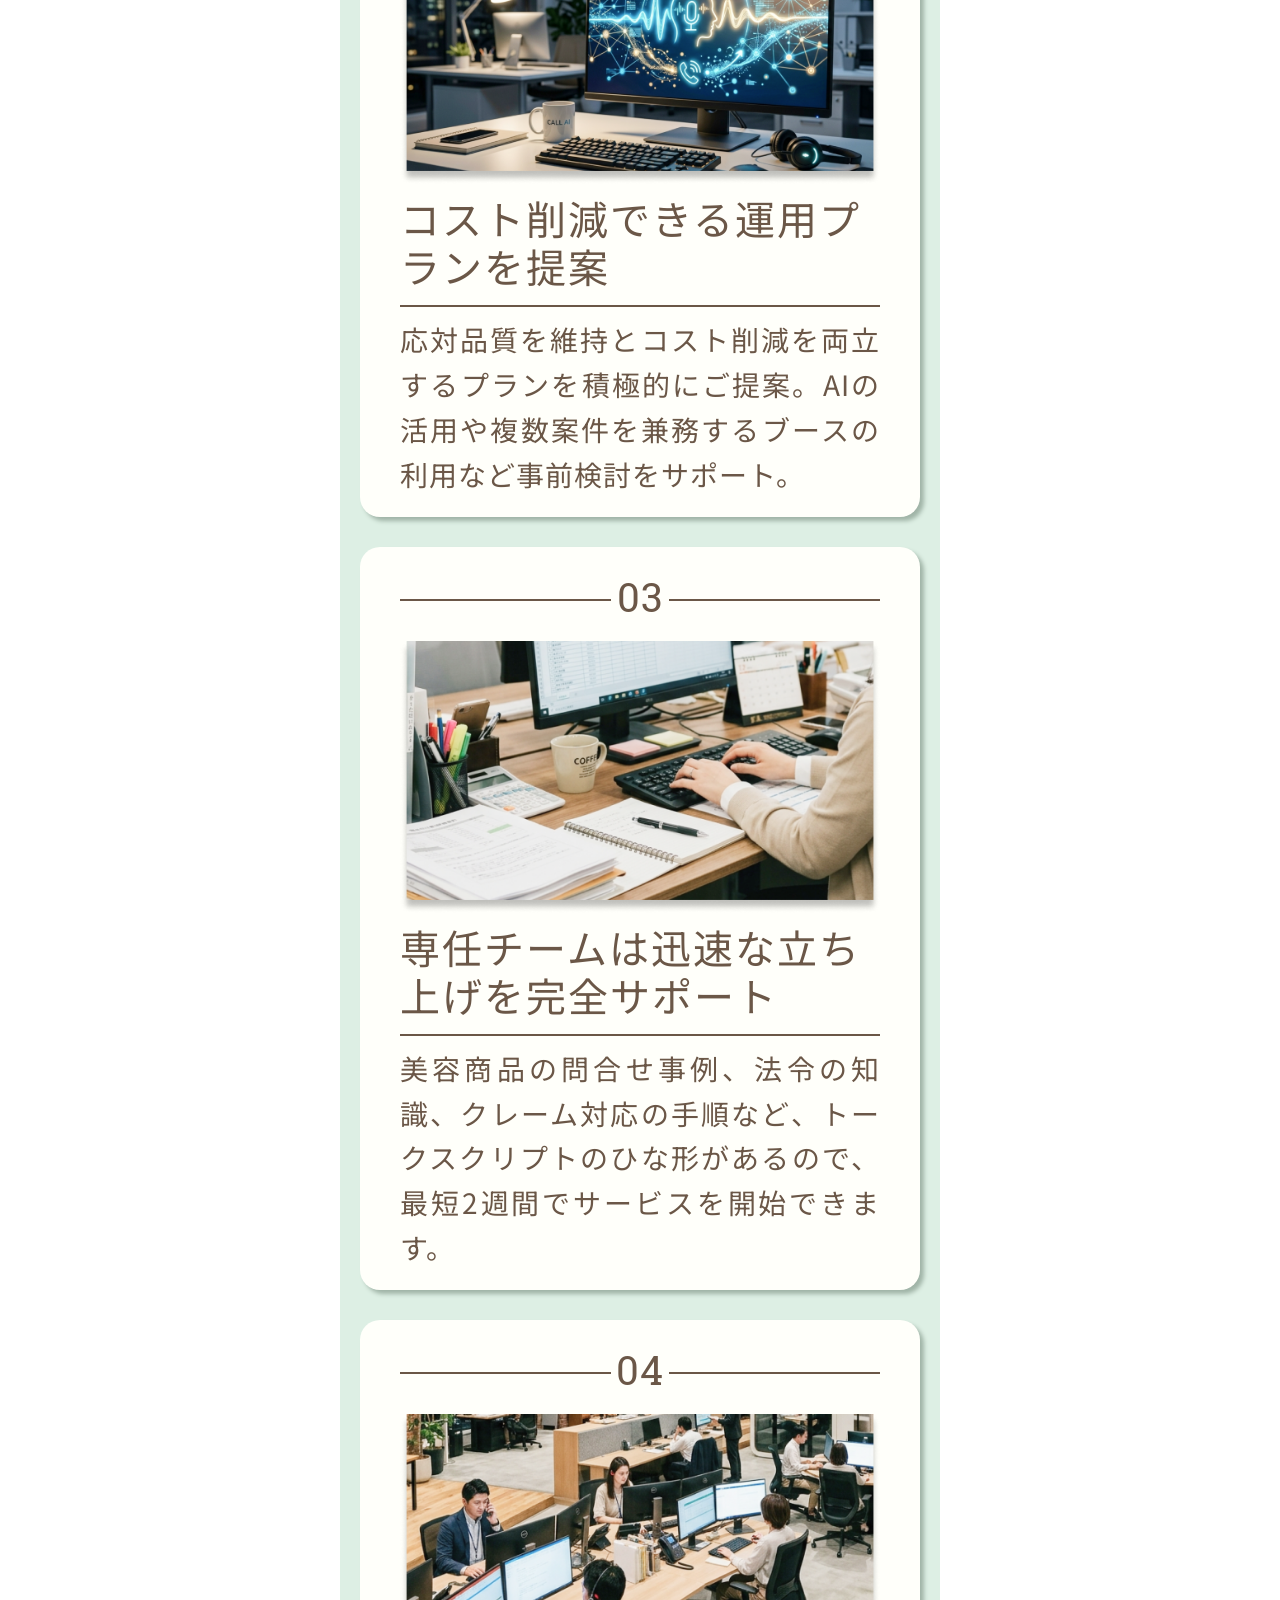
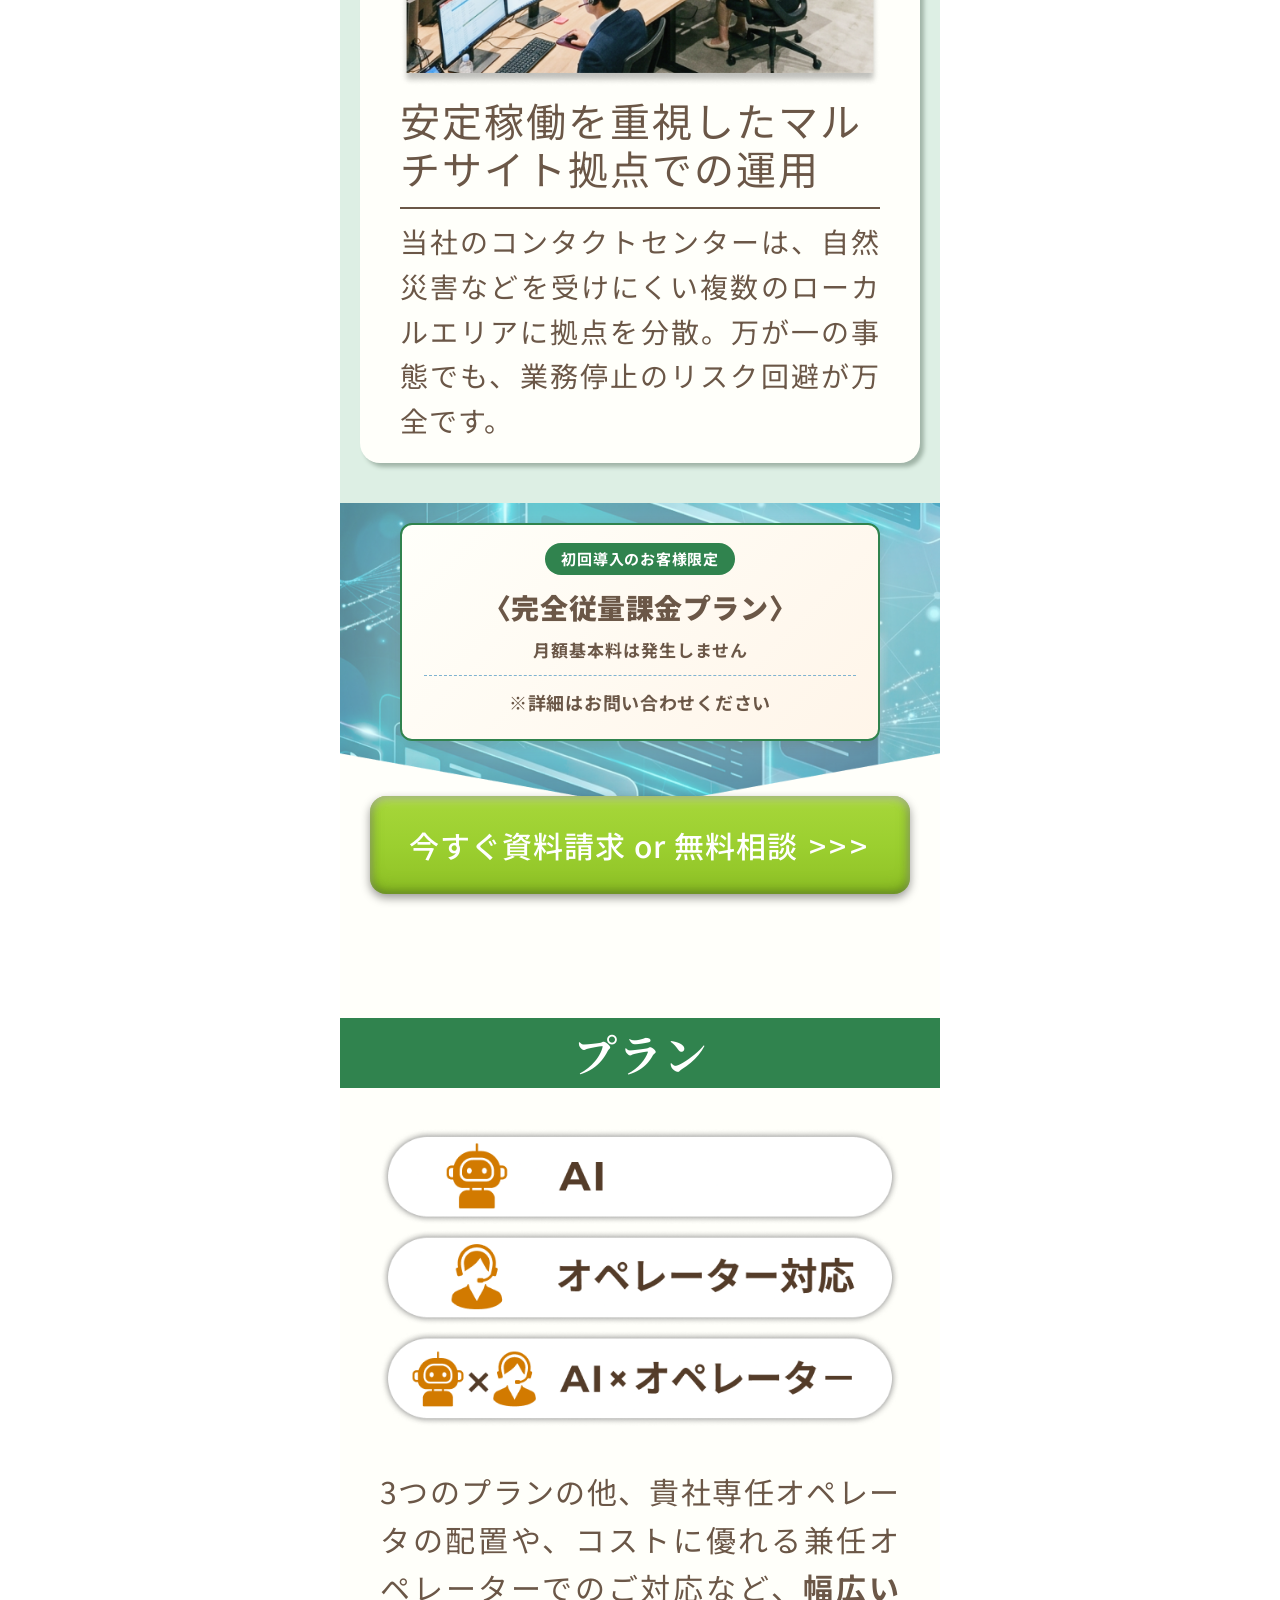
==== commit f57efd08: "Revert "文言、タグ修正" This reverts commit 1f785257916685e09f8fb24a1def9b5b1e39d4a9." ====
--- a/index.html
+++ b/index.html
@@ -17,8 +17,7 @@
       })(window, document, 'script', 'dataLayer', 'GTM-NCH82JD6');
     </script>
     <!-- End Google Tag Manager -->
-    <title>美容・EC特化のカスタマーサポート・カスタマーサービス代行（電話代行）｜株式会社インフォダイレクト</title>
-    <meta name="description" content="美容・ヘルスケア・食品ECに特化したカスタマーサポート代行・カスタマーサービス代行（電話代行）。美容業界36年・250社の実績。初回は月額基本料0円の完全従量課金プランで、最短2週間でCS窓口を開設できます。">
+    <title>サービス紹介LP</title>
     <link rel="stylesheet" href="style.css" />
     <link rel="preconnect" href="https://fonts.googleapis.com" />
     <link rel="preconnect" href="https://fonts.gstatic.com" crossorigin />
@@ -61,7 +60,7 @@
       <div class="container">
         <div class="image">
           <div class="image-item-1">
-            <img src="img/fv.png" alt="美容業界特化のカスタマーサポート・カスタマーサービス代行" />
+            <img src="img/fv.png" alt="美容業界特化の電話代行" />
           </div>
         </div>
       </div>
@@ -91,9 +90,9 @@
         <div class="image_1">
           <img src="img/achieve_img.jpeg" alt="イメージ画像" />
         </div>
-        <h1 class="txt_1">
-          インフォダイレクトは<span>“業界特化”</span>で<span>“高品質な対応”</span>をお届けする、カスタマーサポート代行サービスです。
-        </h1>
+        <div class="txt_1">
+          インフォダイレクトは<span>“業界特化”</span>で<span>“高品質な対応”</span>をお届けする、電話代行サービスです。
+        </div>
         <ul class="service-list">
           <li>
             <span class="crown_2"></span
@@ -203,7 +202,7 @@
     <section id="merit" class="solution">
       <div class="container">
         <div class="ttl ttl-text">
-          <span class="ttl-lead">インフォダイレクトのカスタマーサービス代行は、</span>
+          <span class="ttl-lead">インフォダイレクトの電話代行サービスは、</span>
           <span class="ttl-main">こんな<em>問題</em>を解決します！</span>
         </div>
         <div class="content">
@@ -245,7 +244,7 @@
         </div>
         <div class="note">
           <div class="note_1">
-            当社のカスタマーサポート代行の<span>接客品質が信頼感につながり、全体の売上が上がる</span>ことも！
+            当社の電話代行サービスの<span>接客品質が信頼感につながり、全体の売上が上がる</span>ことも！
           </div>
           <div class="note_2">
             サイトの電話番号掲載だけで<span>購入率が223%上昇</span>した事例もございます。
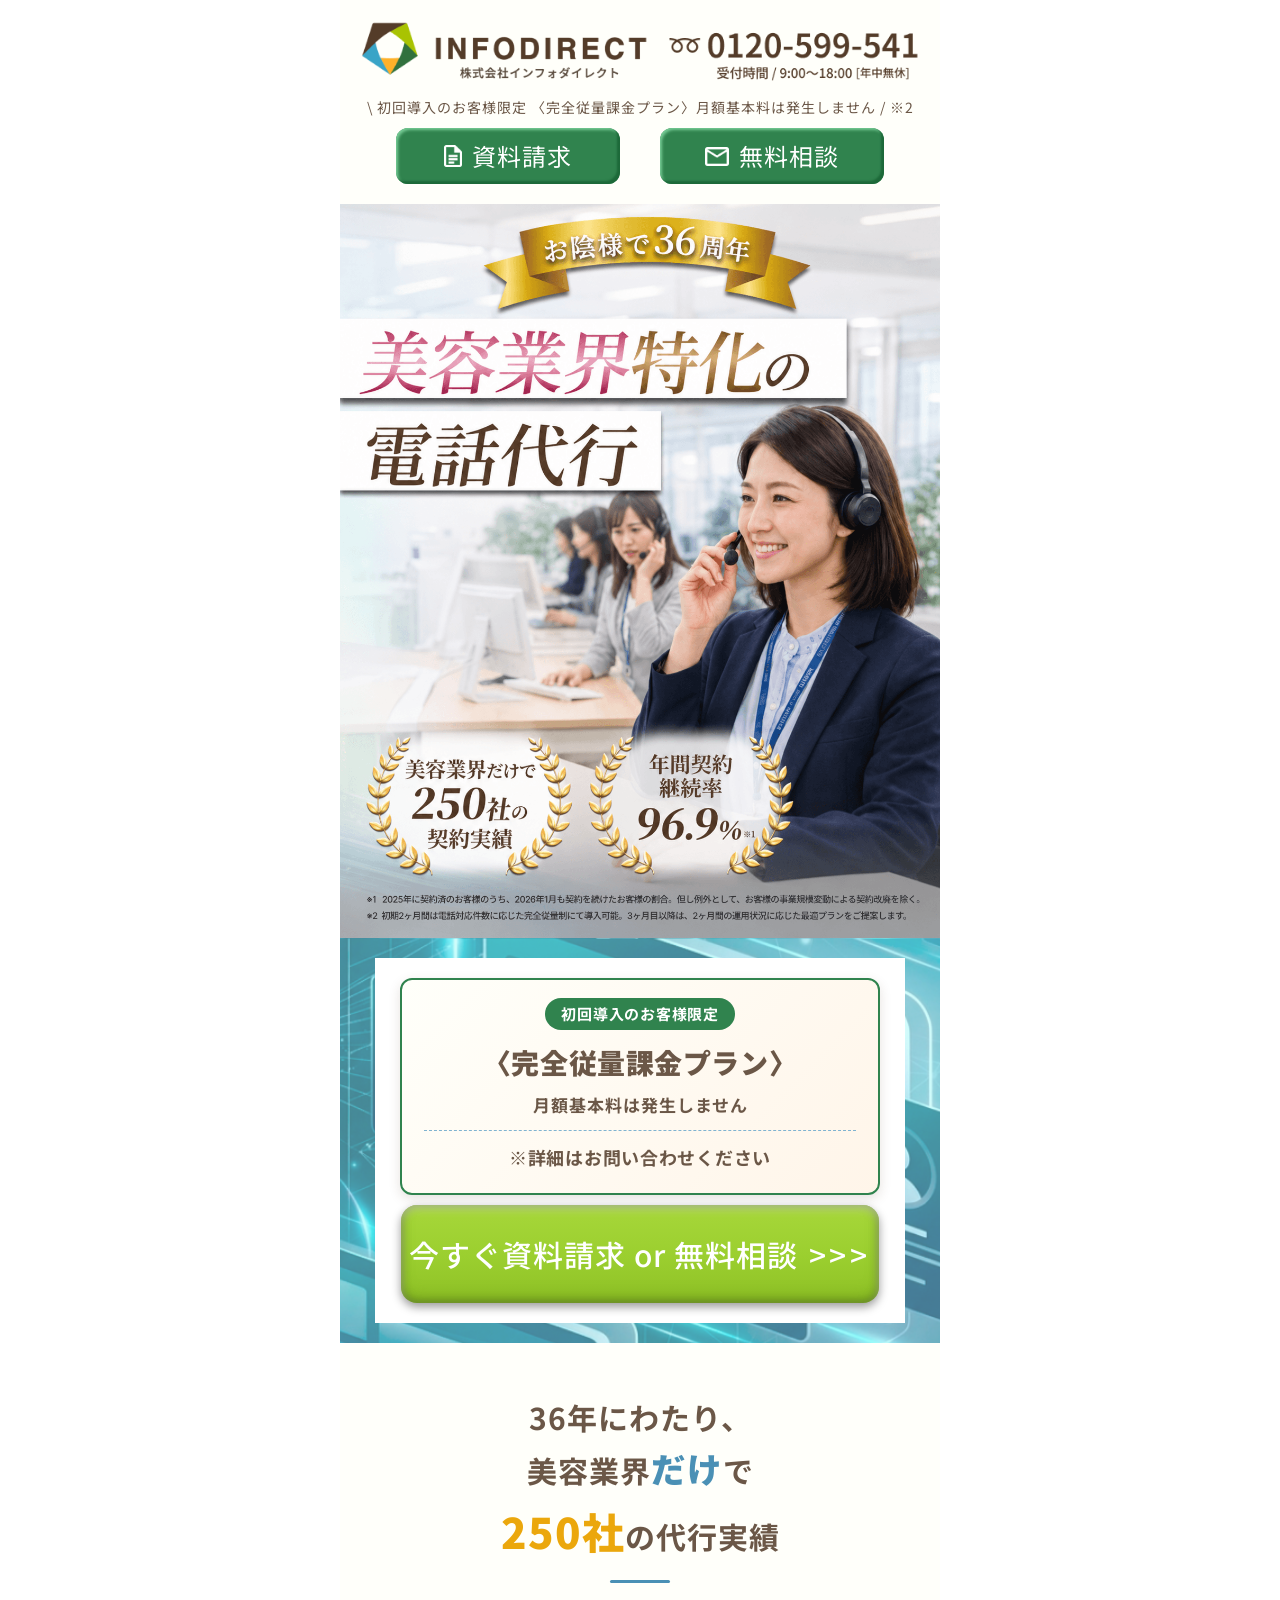
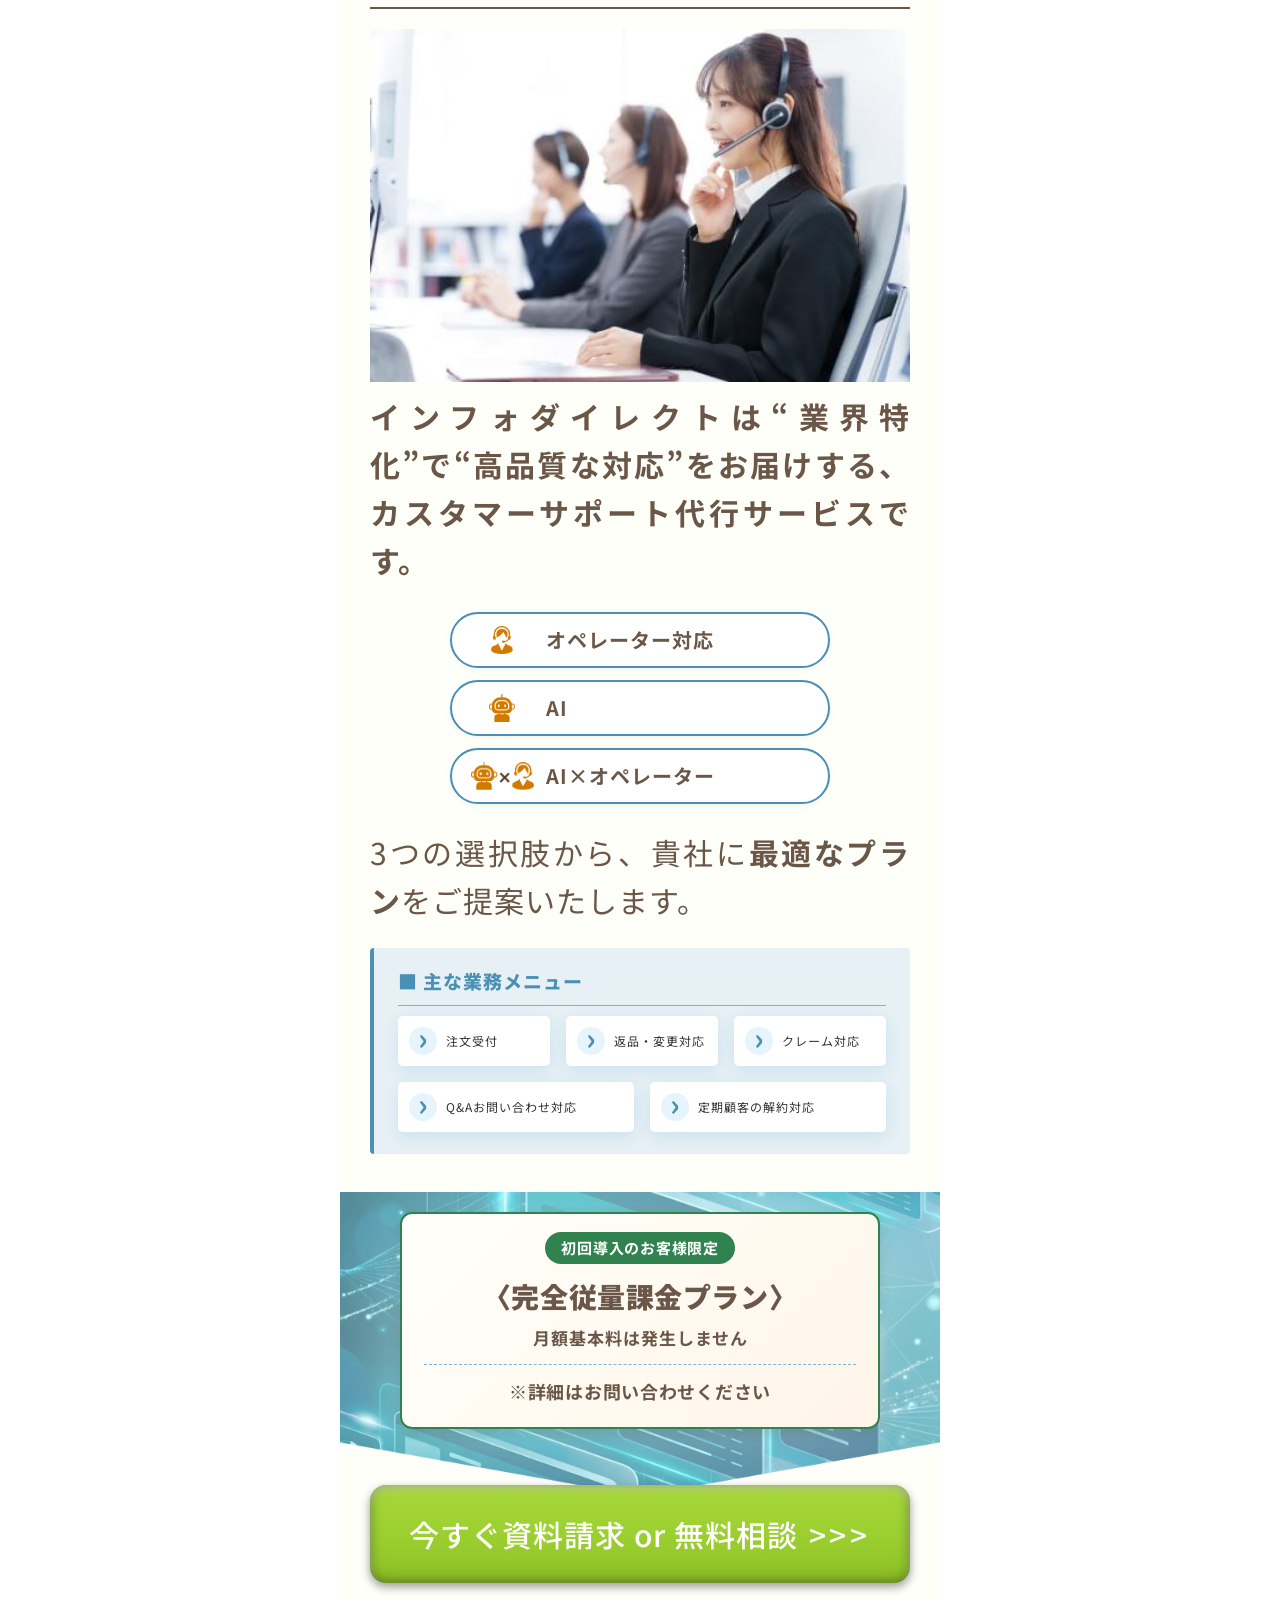
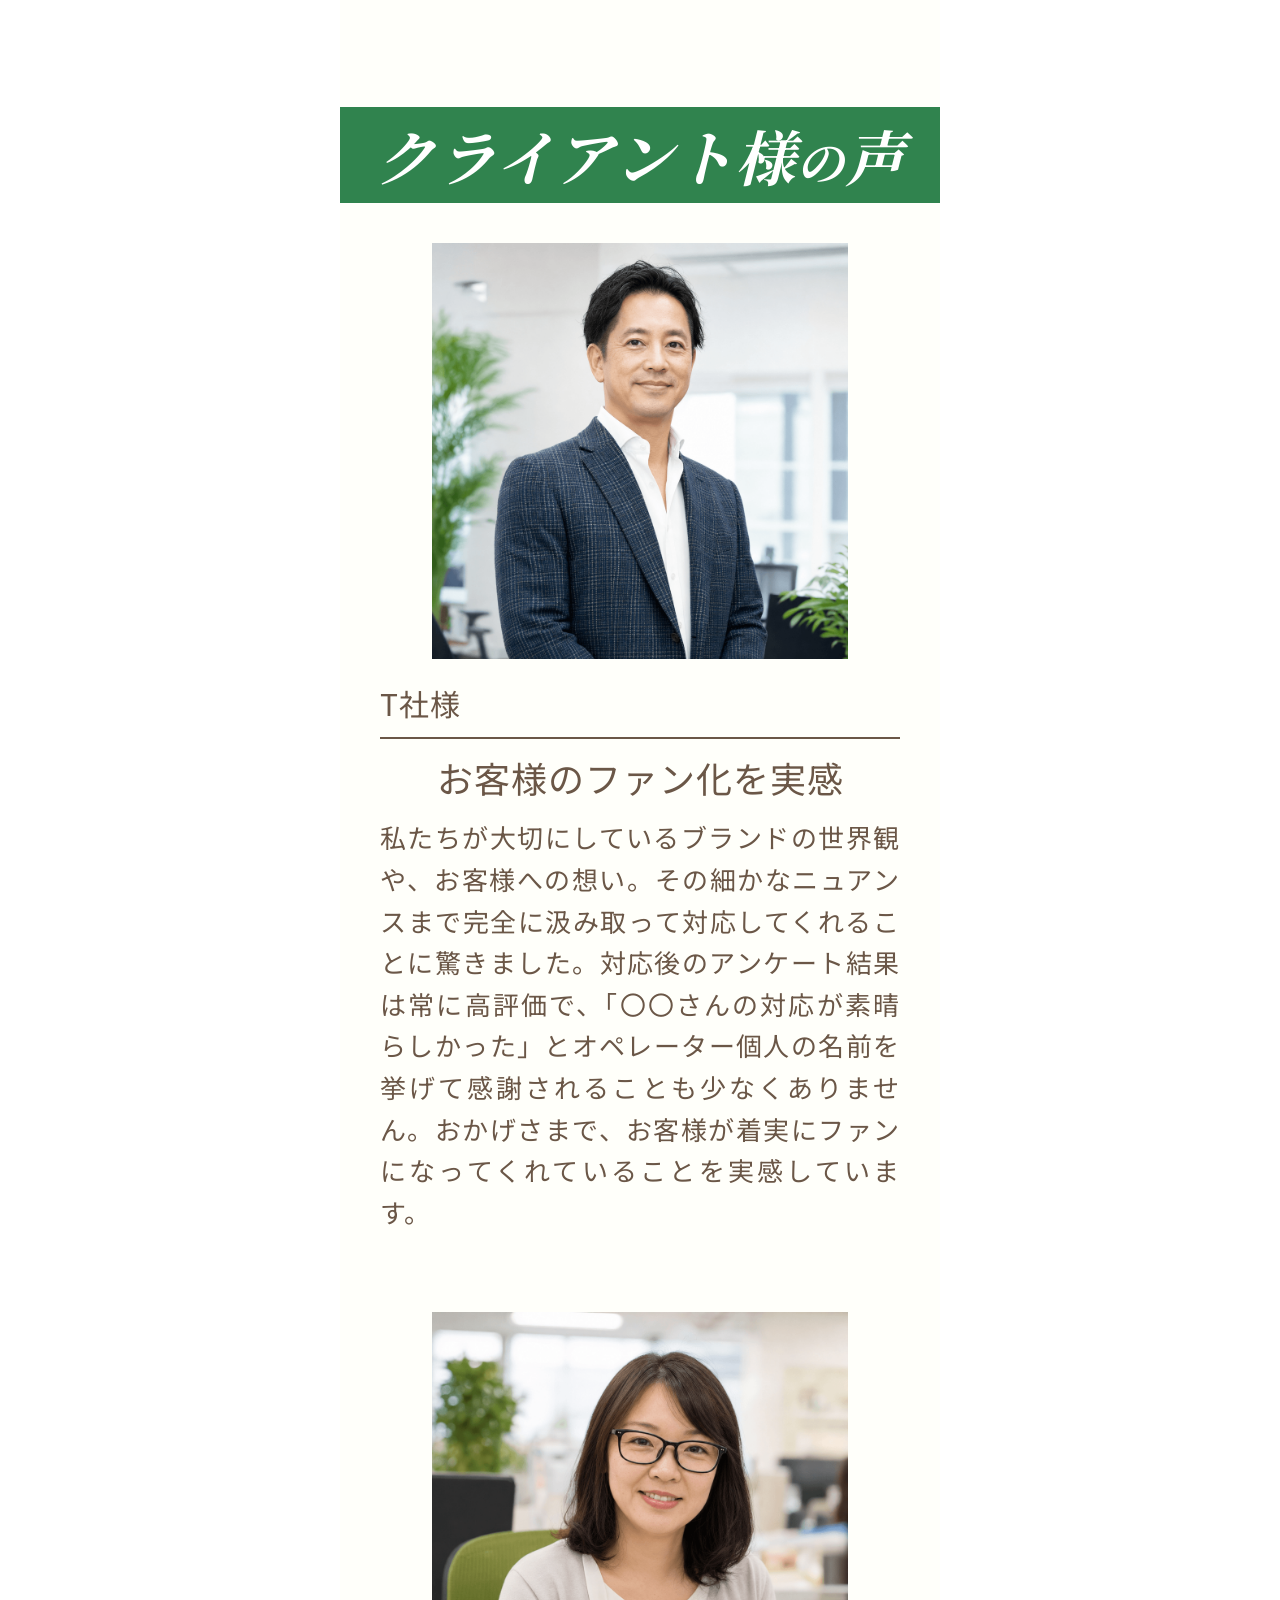
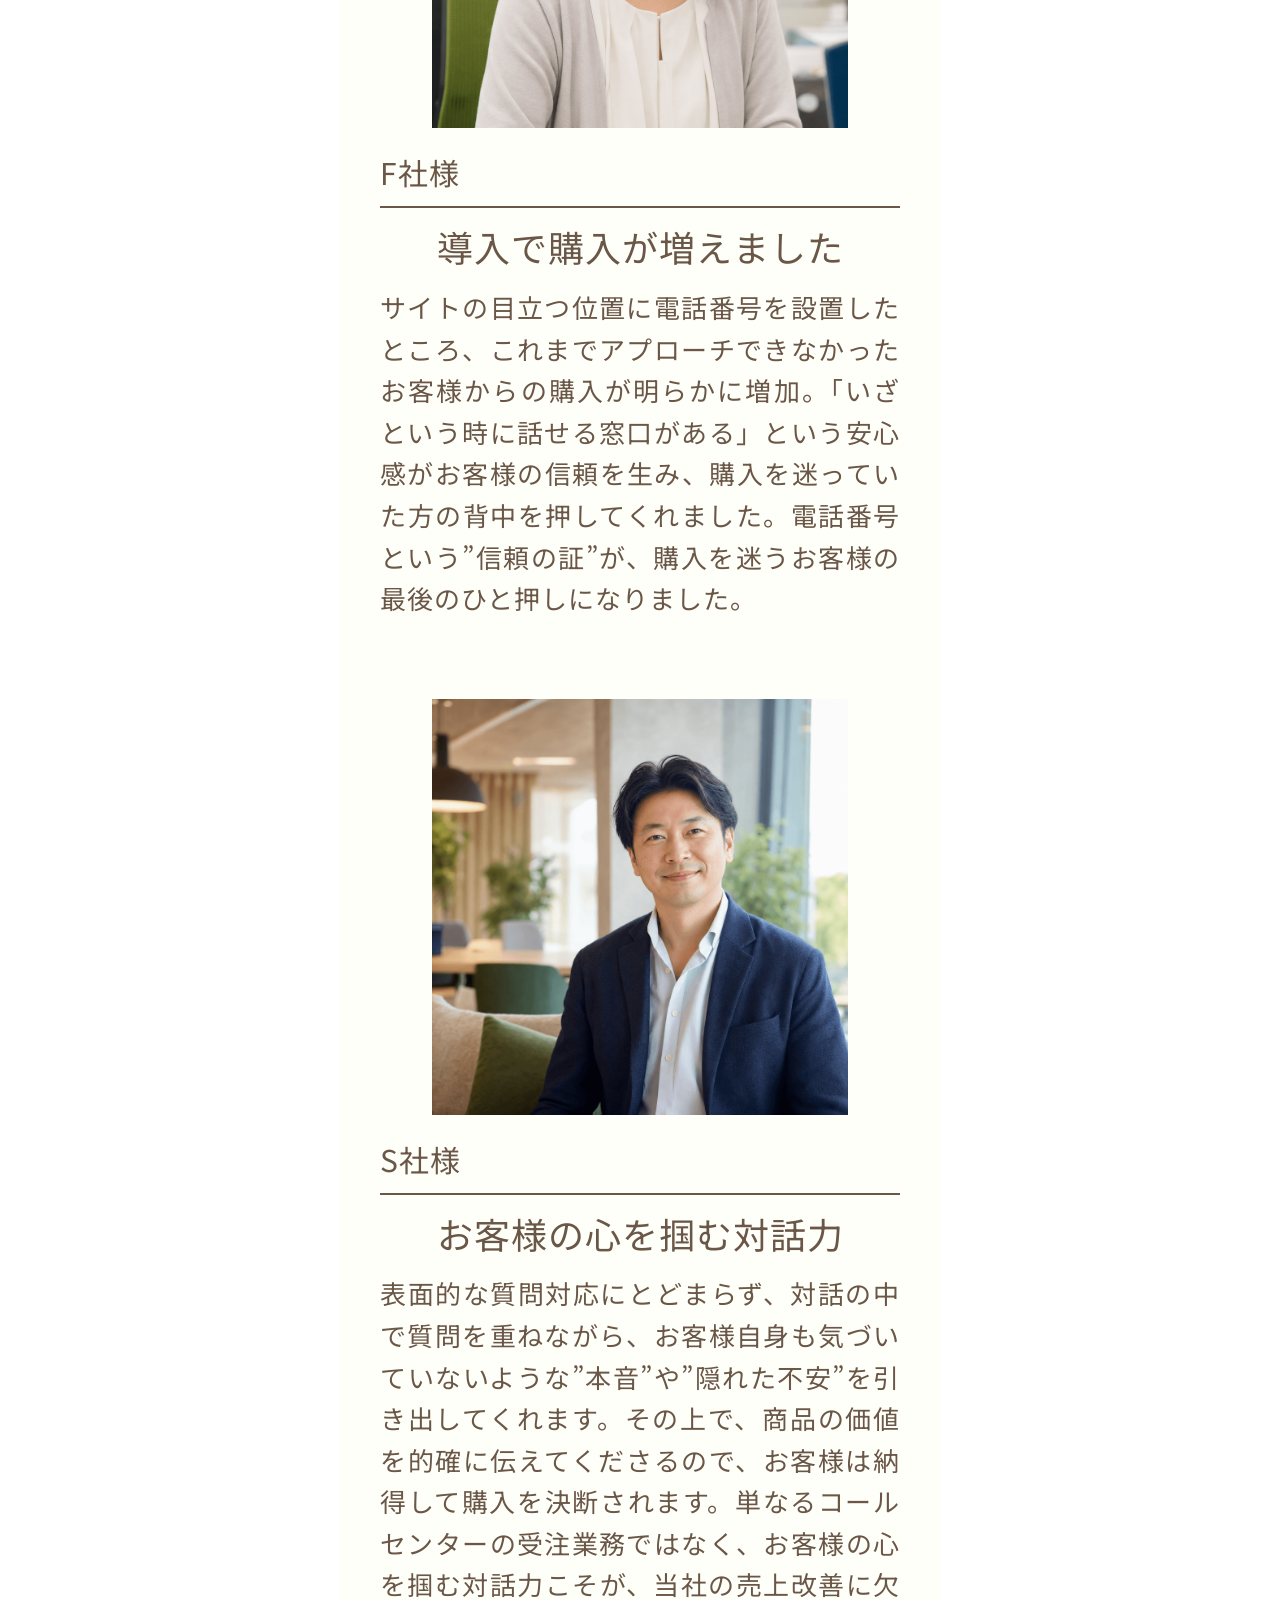
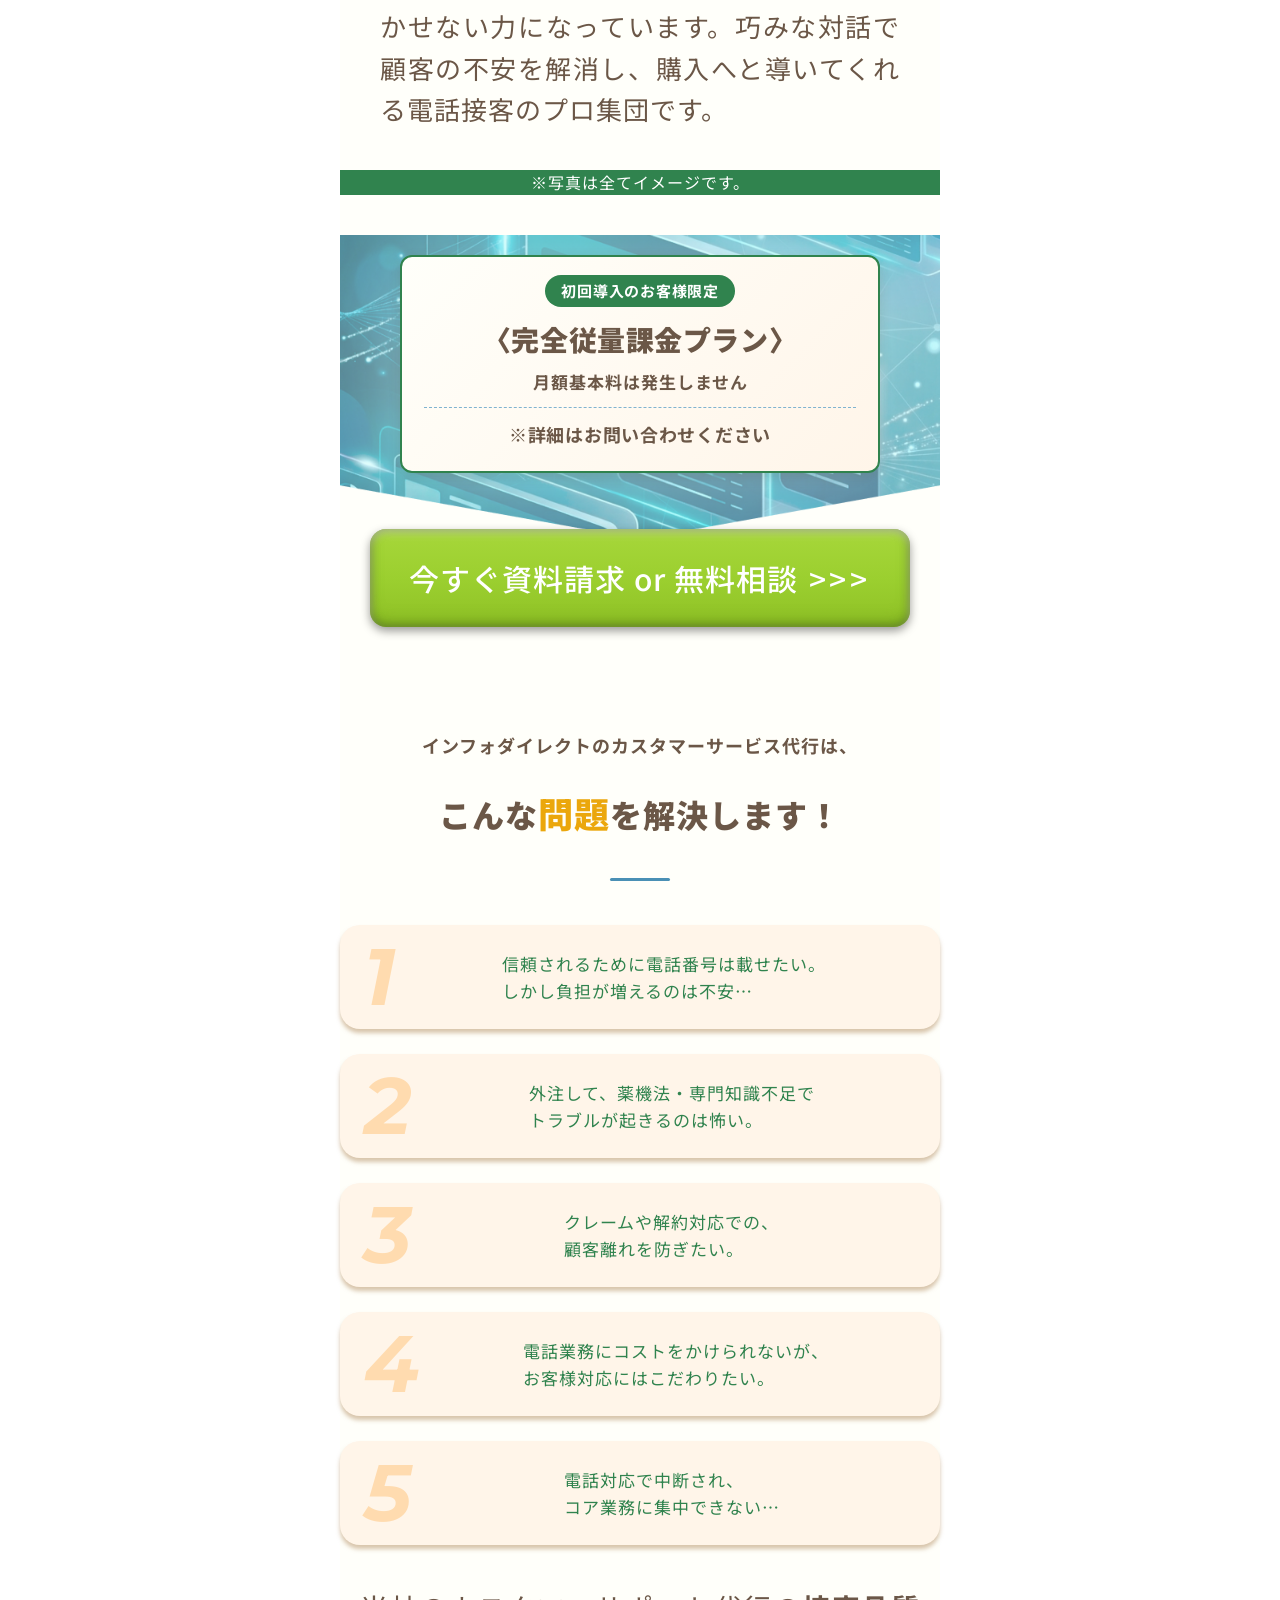
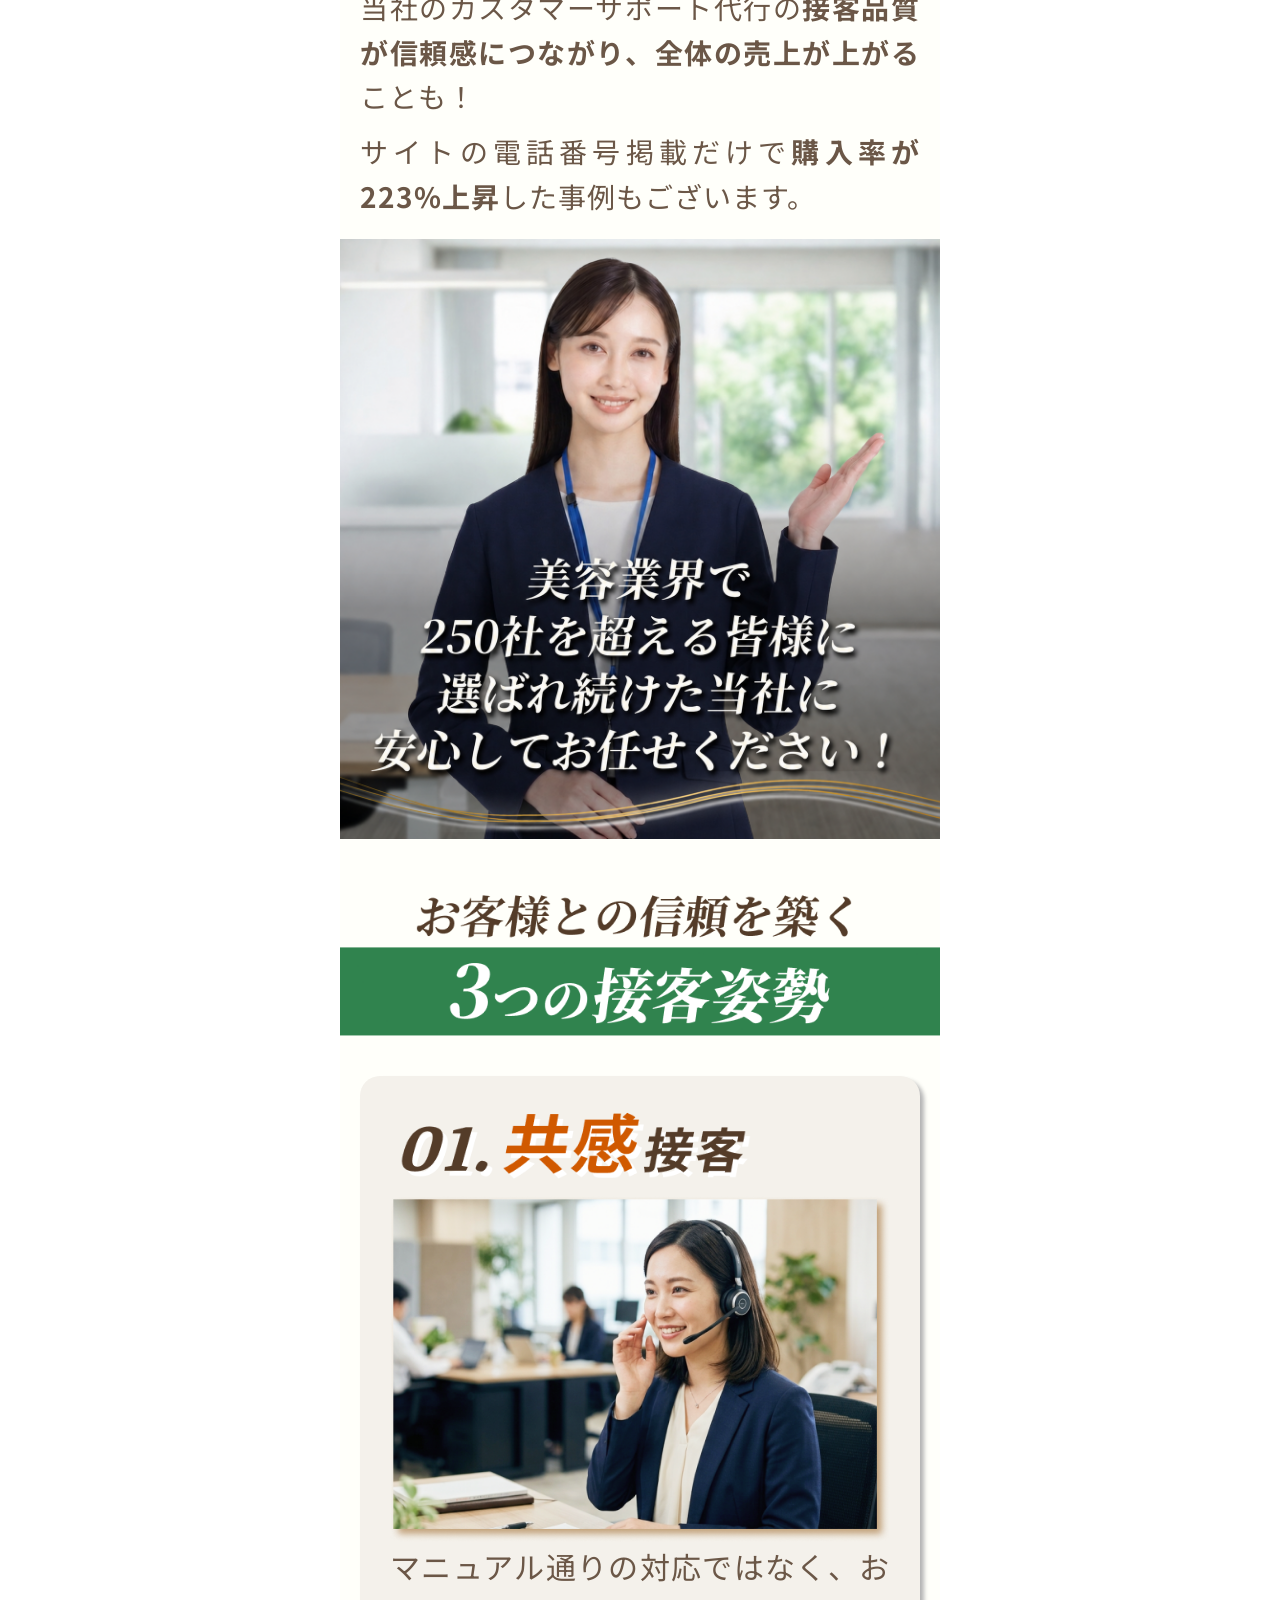
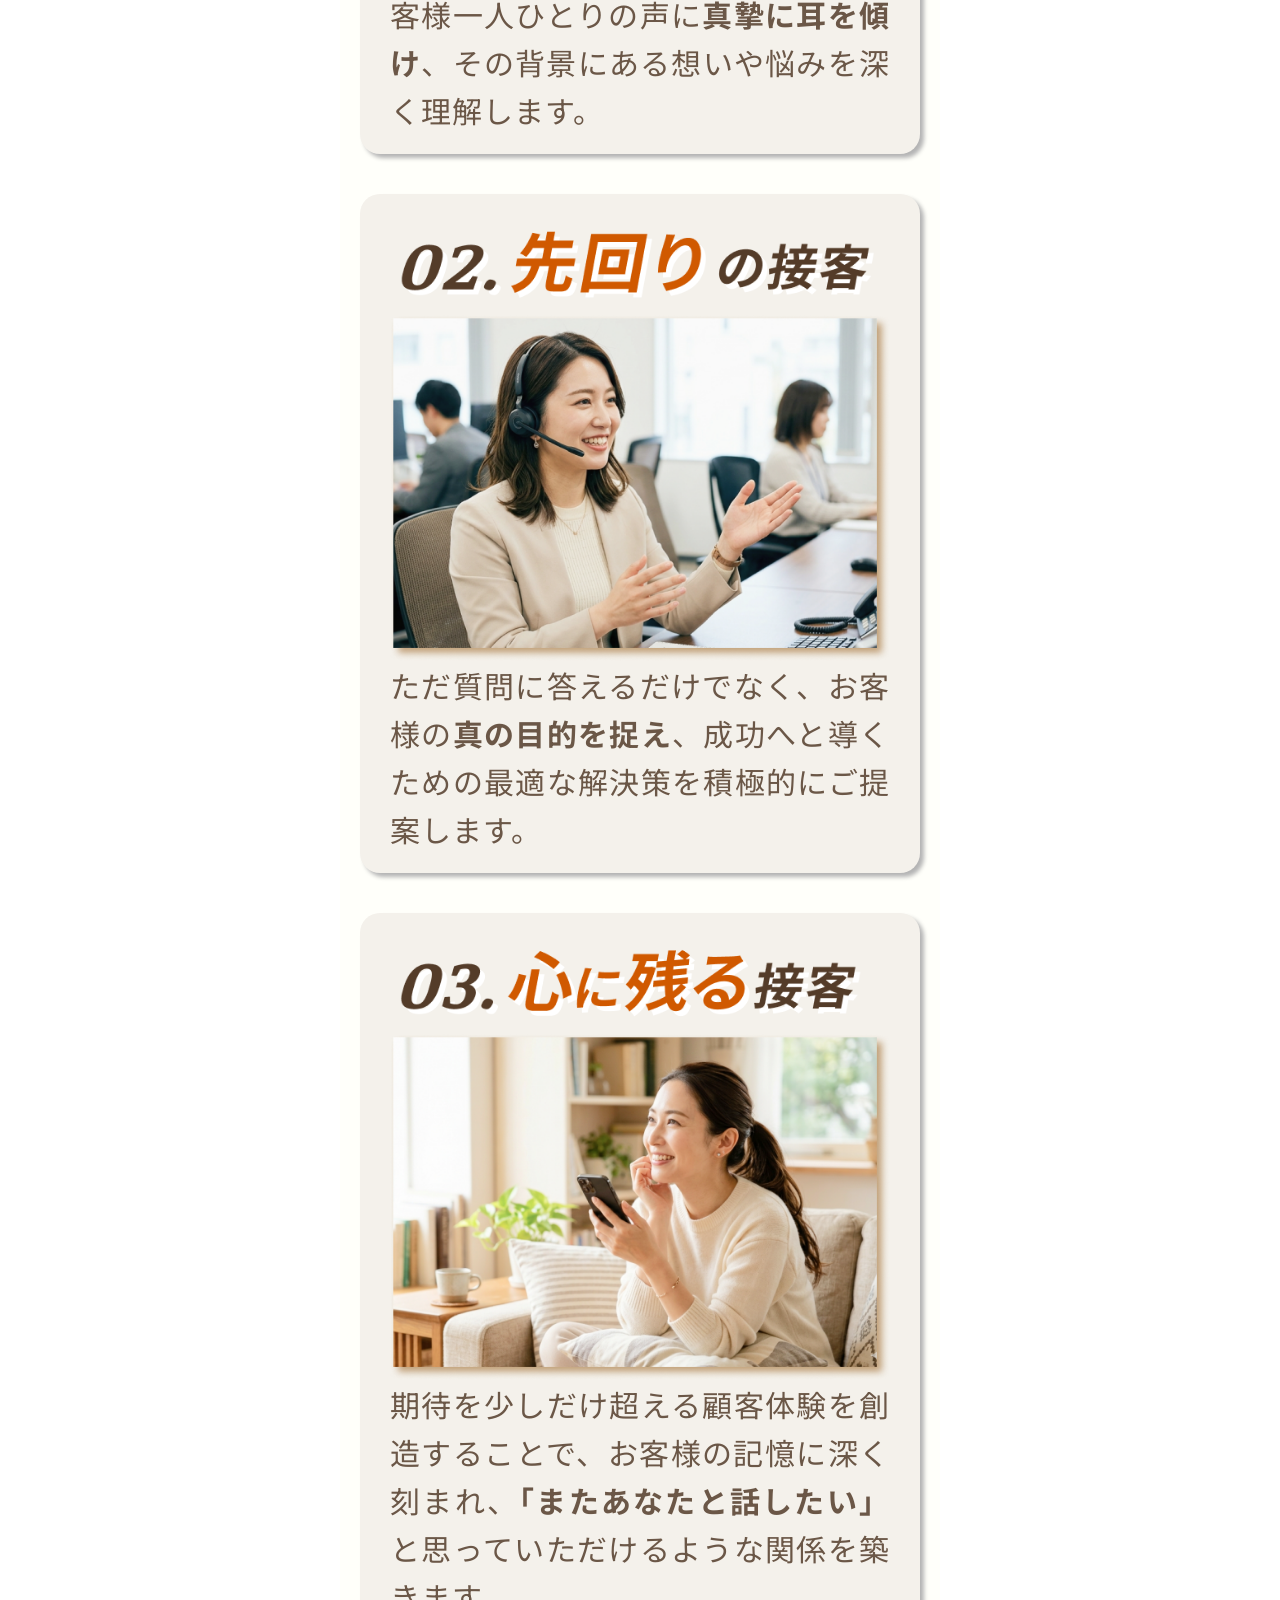
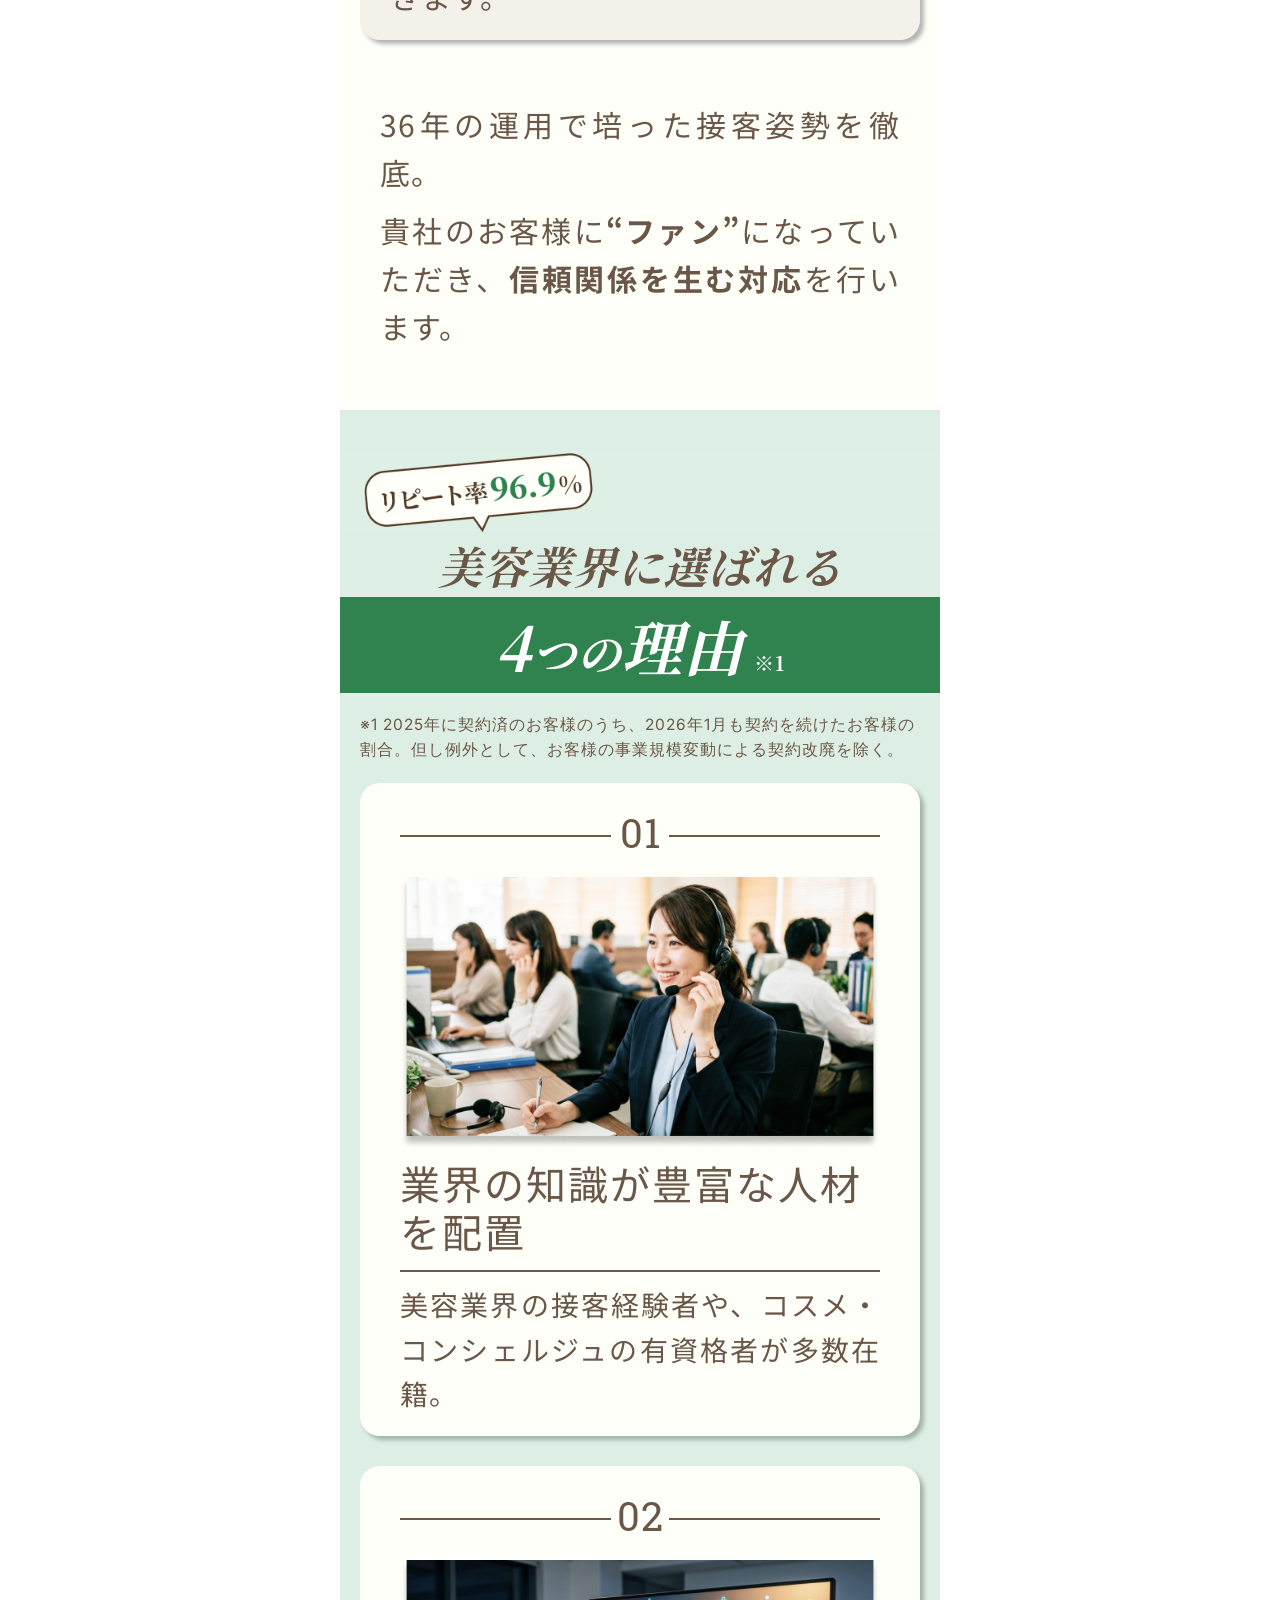
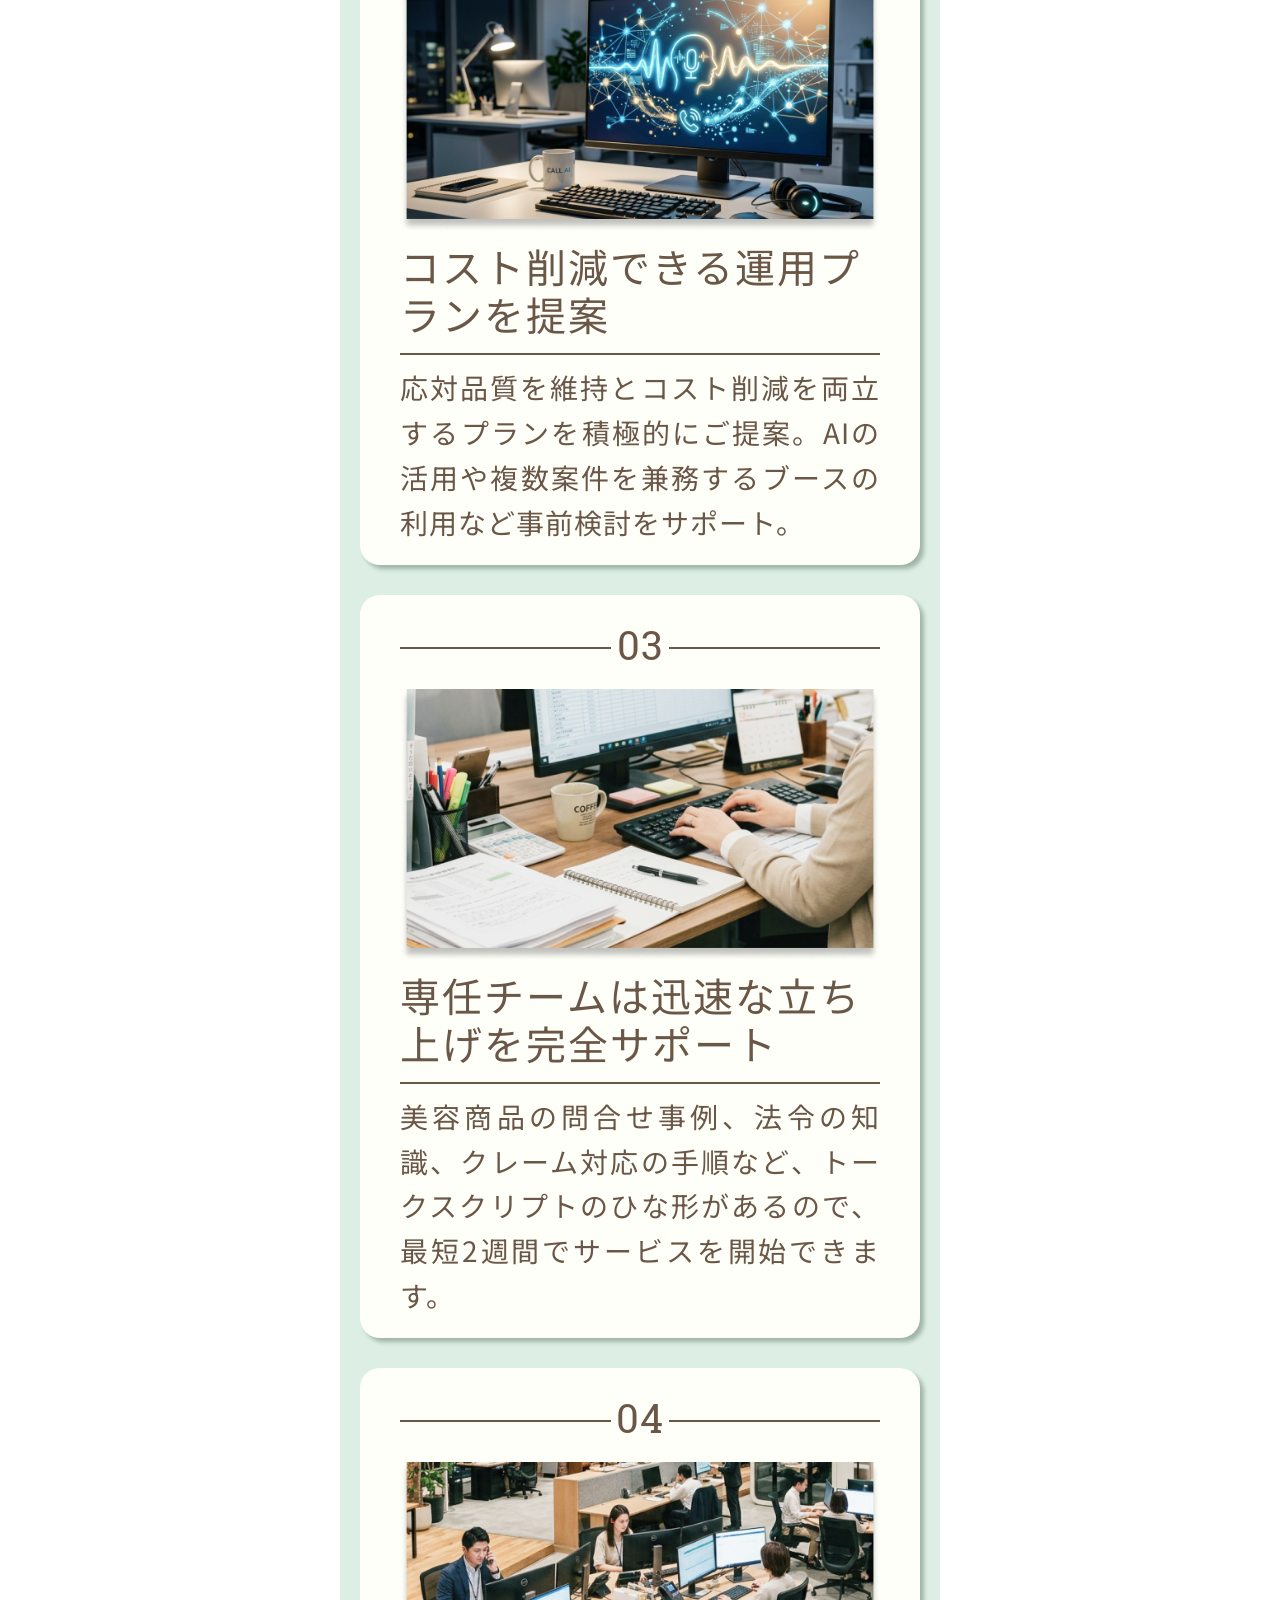
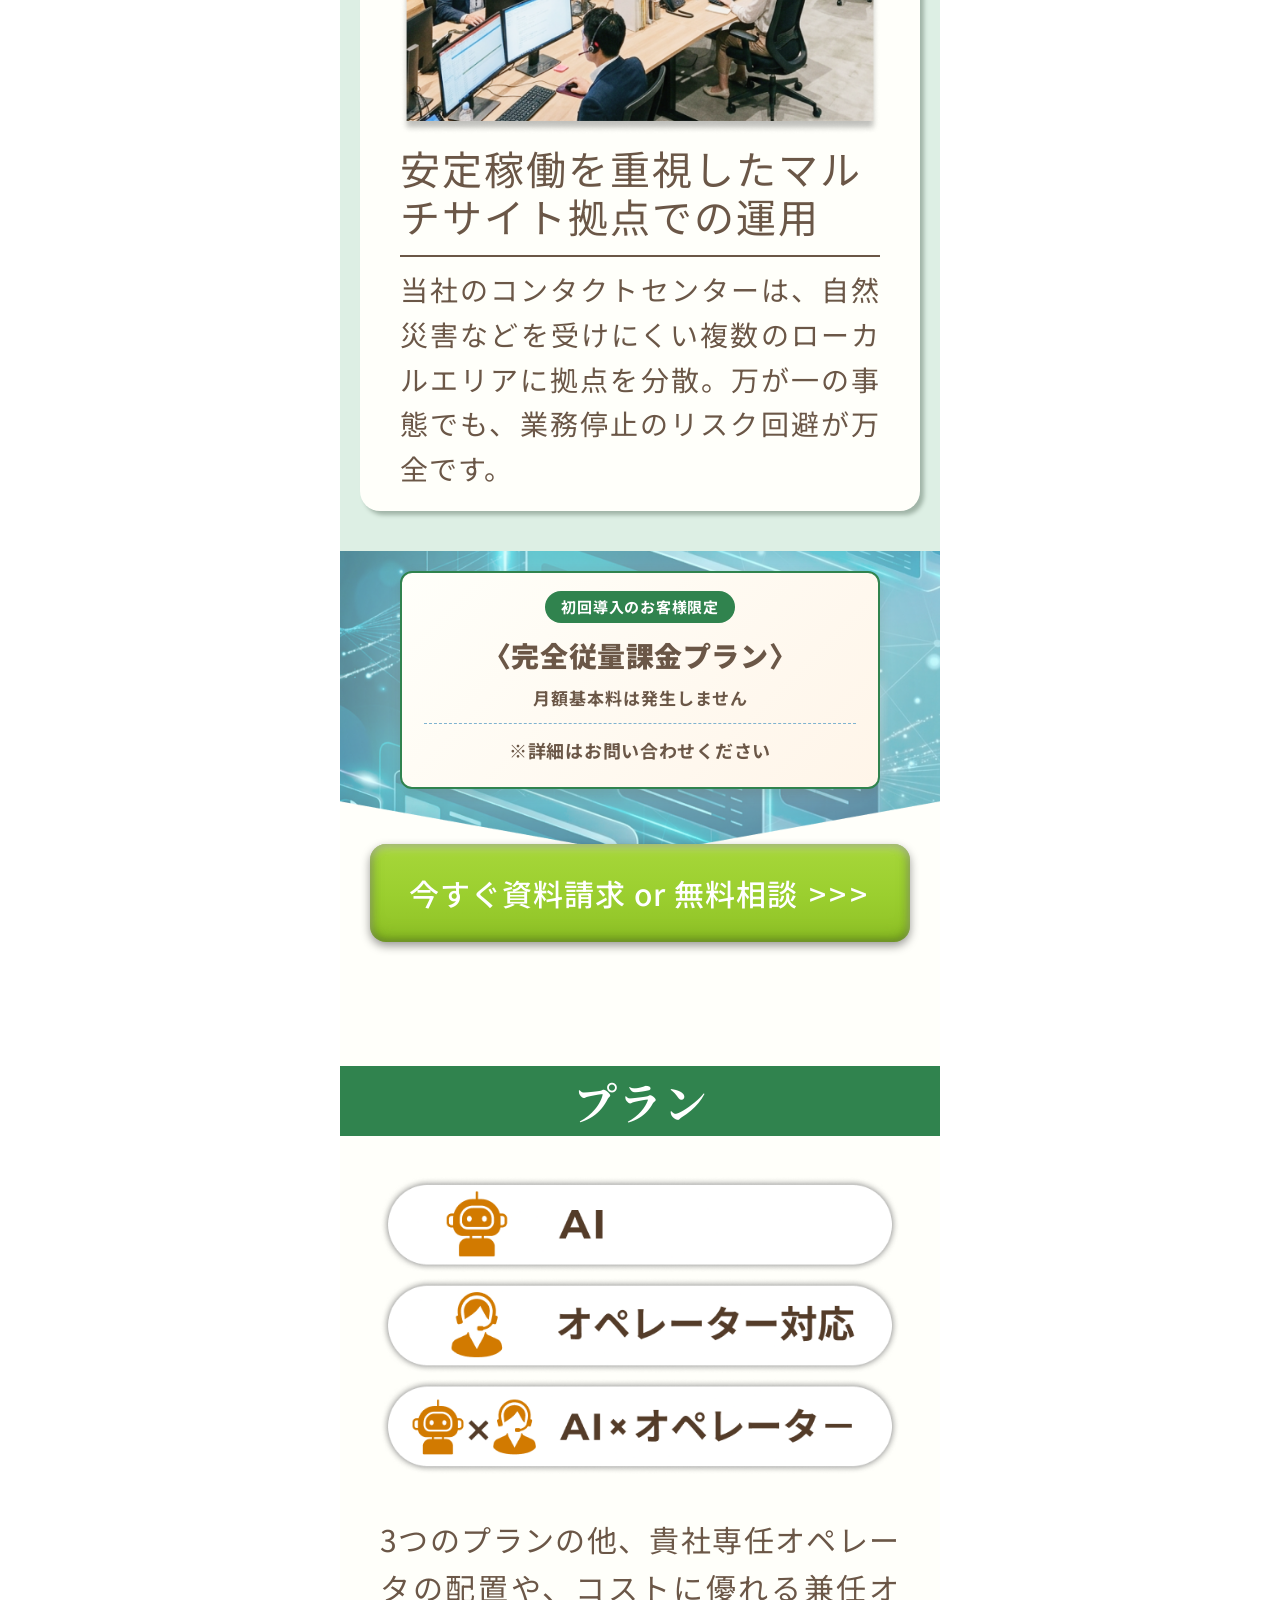
==== commit aa219fd1: "Reapply "文言、タグ修正" This reverts commit f57efd0860f5e40715782e679f683d6e469ae7e7." ====
--- a/index.html
+++ b/index.html
@@ -17,7 +17,8 @@
       })(window, document, 'script', 'dataLayer', 'GTM-NCH82JD6');
     </script>
     <!-- End Google Tag Manager -->
-    <title>サービス紹介LP</title>
+    <title>美容・EC特化のカスタマーサポート・カスタマーサービス代行（電話代行）｜株式会社インフォダイレクト</title>
+    <meta name="description" content="美容・ヘルスケア・食品ECに特化したカスタマーサポート代行・カスタマーサービス代行（電話代行）。美容業界36年・250社の実績。初回は月額基本料0円の完全従量課金プランで、最短2週間でCS窓口を開設できます。">
     <link rel="stylesheet" href="style.css" />
     <link rel="preconnect" href="https://fonts.googleapis.com" />
     <link rel="preconnect" href="https://fonts.gstatic.com" crossorigin />
@@ -60,7 +61,7 @@
       <div class="container">
         <div class="image">
           <div class="image-item-1">
-            <img src="img/fv.png" alt="美容業界特化の電話代行" />
+            <img src="img/fv.png" alt="美容業界特化のカスタマーサポート・カスタマーサービス代行" />
           </div>
         </div>
       </div>
@@ -90,9 +91,9 @@
         <div class="image_1">
           <img src="img/achieve_img.jpeg" alt="イメージ画像" />
         </div>
-        <div class="txt_1">
-          インフォダイレクトは<span>“業界特化”</span>で<span>“高品質な対応”</span>をお届けする、電話代行サービスです。
-        </div>
+        <h1 class="txt_1">
+          インフォダイレクトは<span>“業界特化”</span>で<span>“高品質な対応”</span>をお届けする、カスタマーサポート代行サービスです。
+        </h1>
         <ul class="service-list">
           <li>
             <span class="crown_2"></span
@@ -202,7 +203,7 @@
     <section id="merit" class="solution">
       <div class="container">
         <div class="ttl ttl-text">
-          <span class="ttl-lead">インフォダイレクトの電話代行サービスは、</span>
+          <span class="ttl-lead">インフォダイレクトのカスタマーサービス代行は、</span>
           <span class="ttl-main">こんな<em>問題</em>を解決します！</span>
         </div>
         <div class="content">
@@ -244,7 +245,7 @@
         </div>
         <div class="note">
           <div class="note_1">
-            当社の電話代行サービスの<span>接客品質が信頼感につながり、全体の売上が上がる</span>ことも！
+            当社のカスタマーサポート代行の<span>接客品質が信頼感につながり、全体の売上が上がる</span>ことも！
           </div>
           <div class="note_2">
             サイトの電話番号掲載だけで<span>購入率が223%上昇</span>した事例もございます。
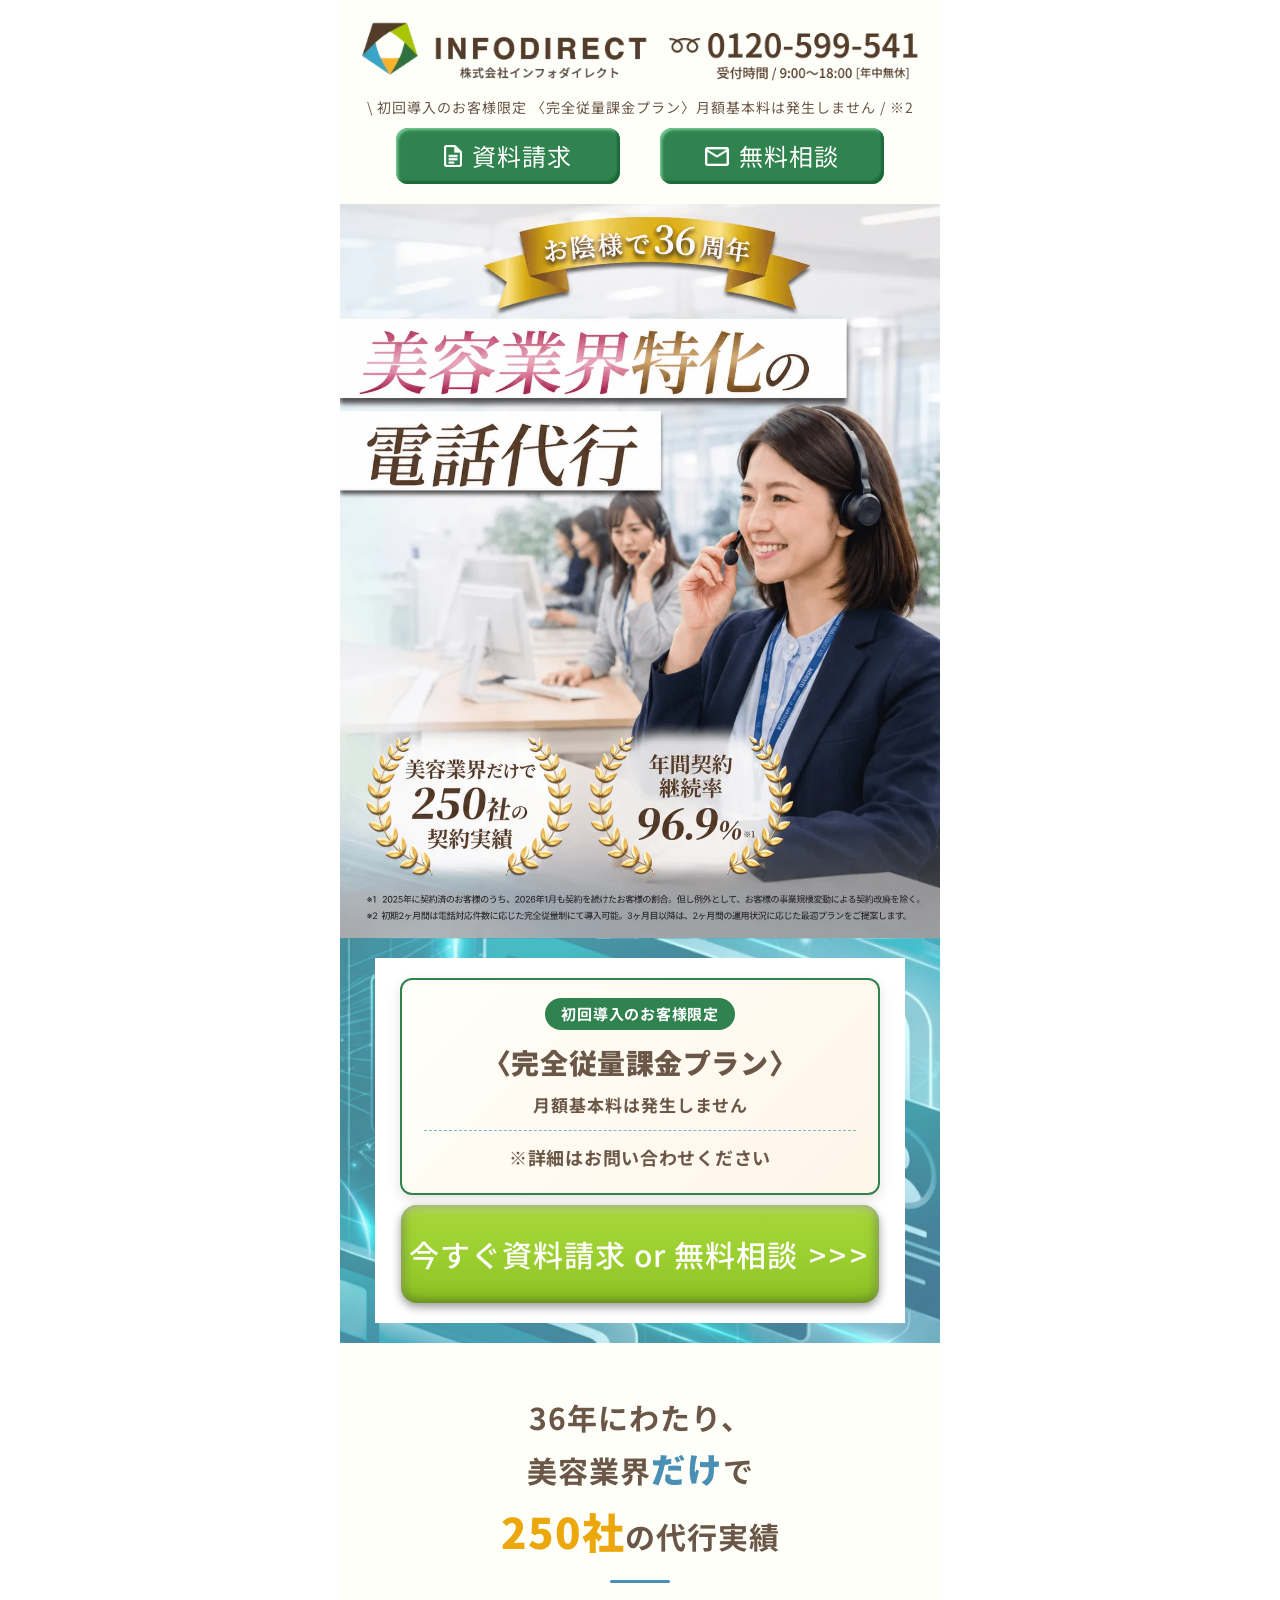
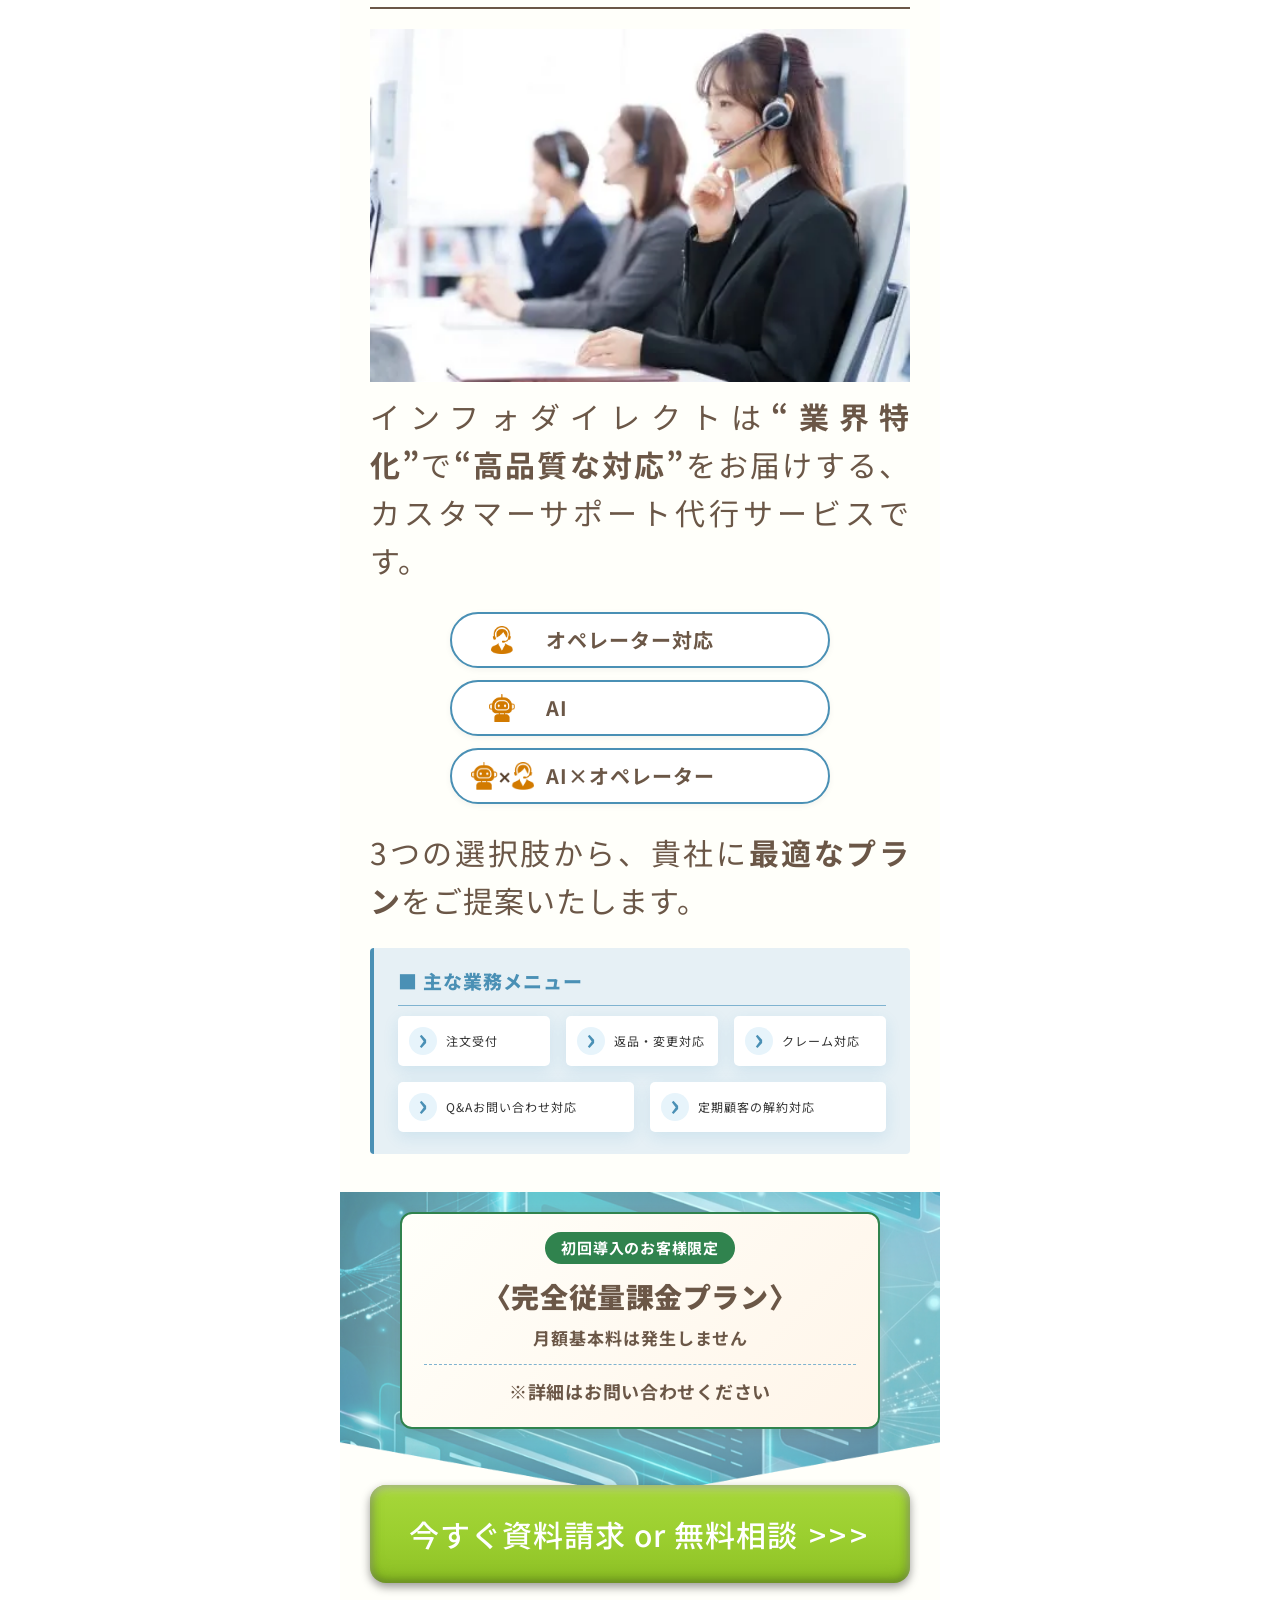
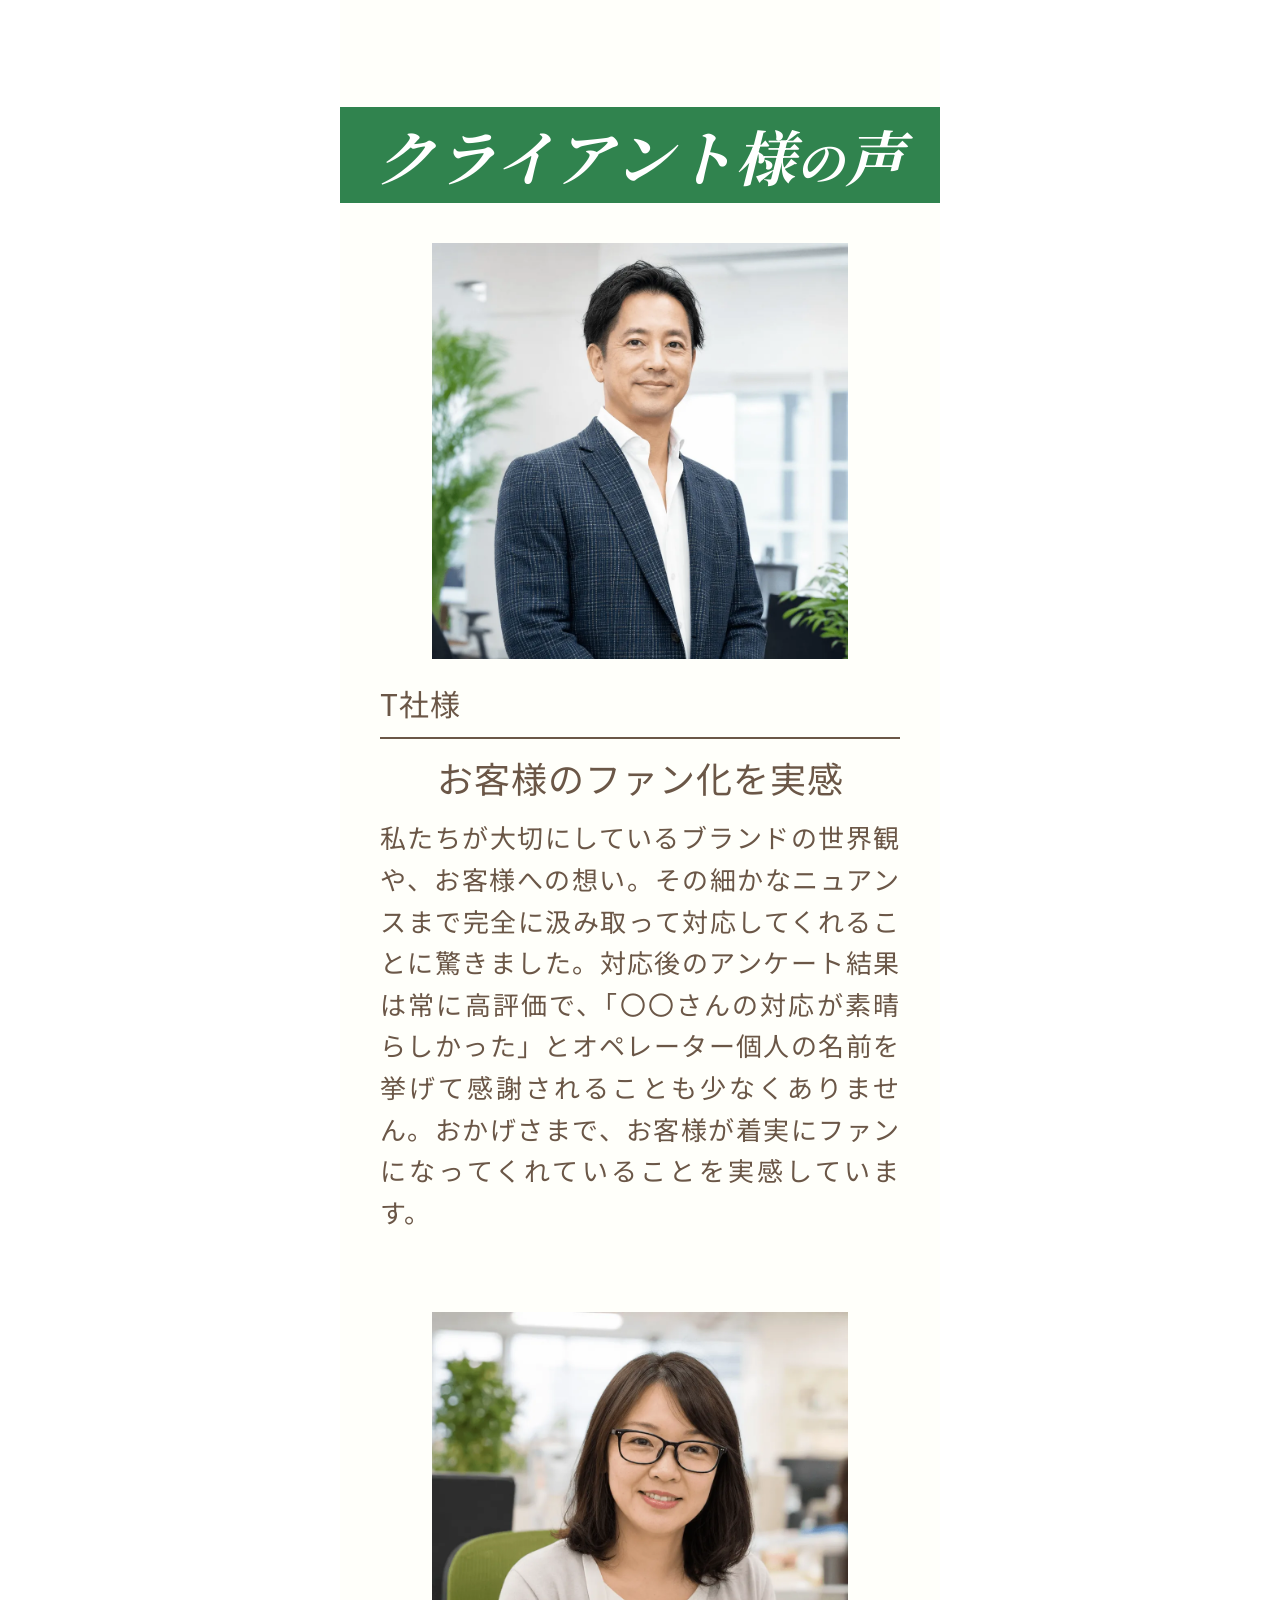
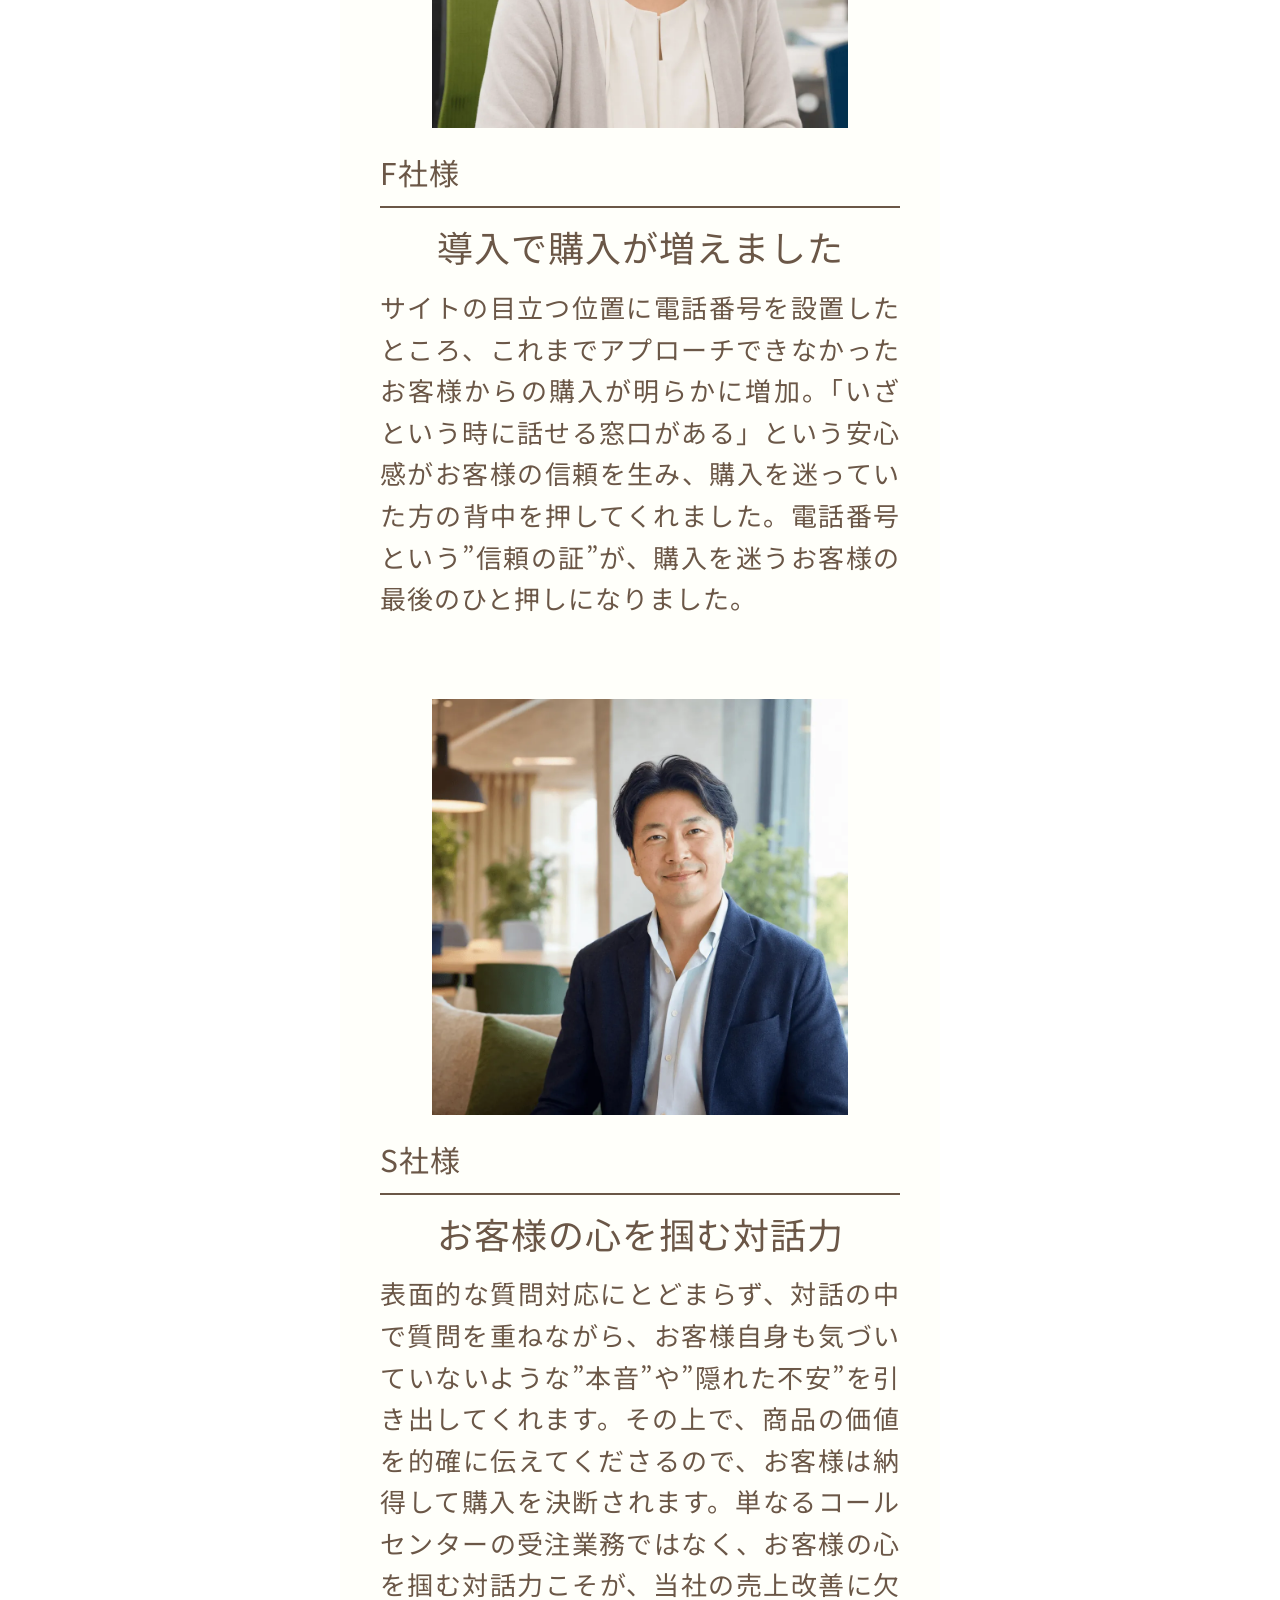
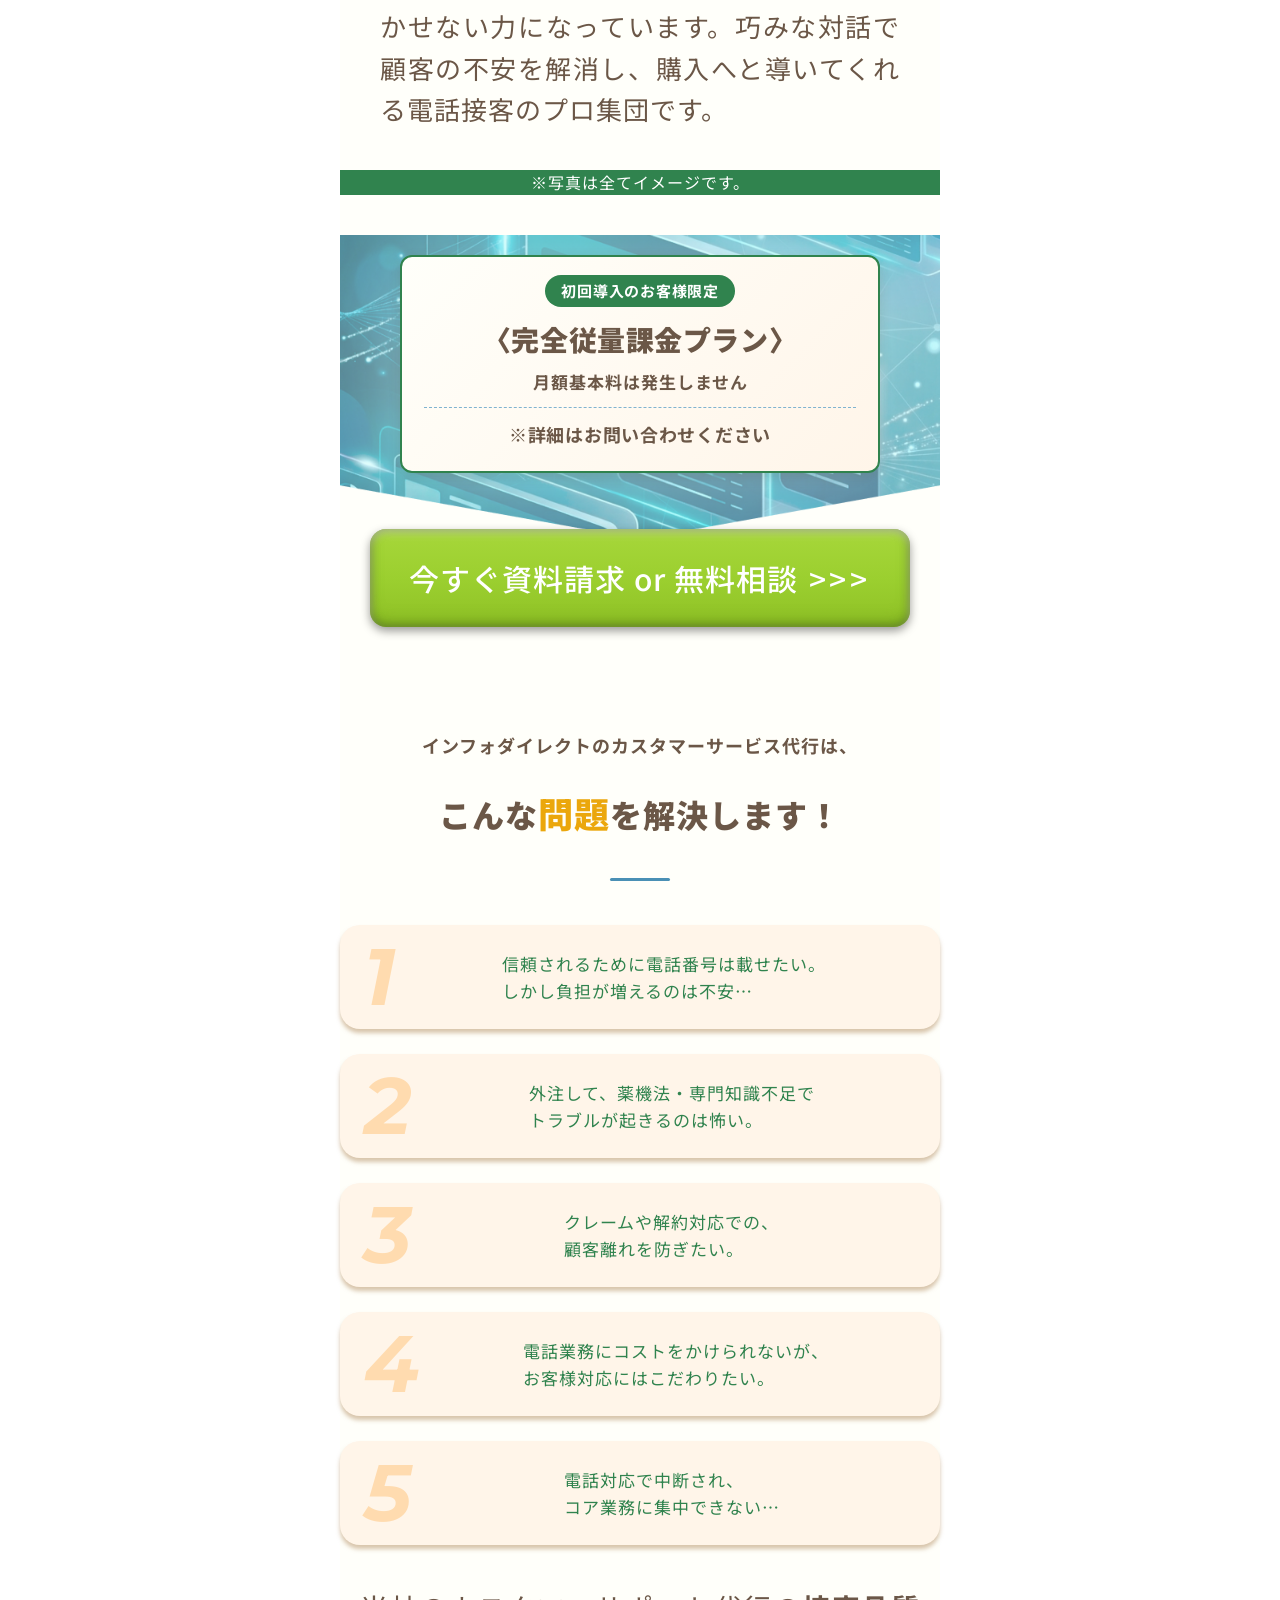
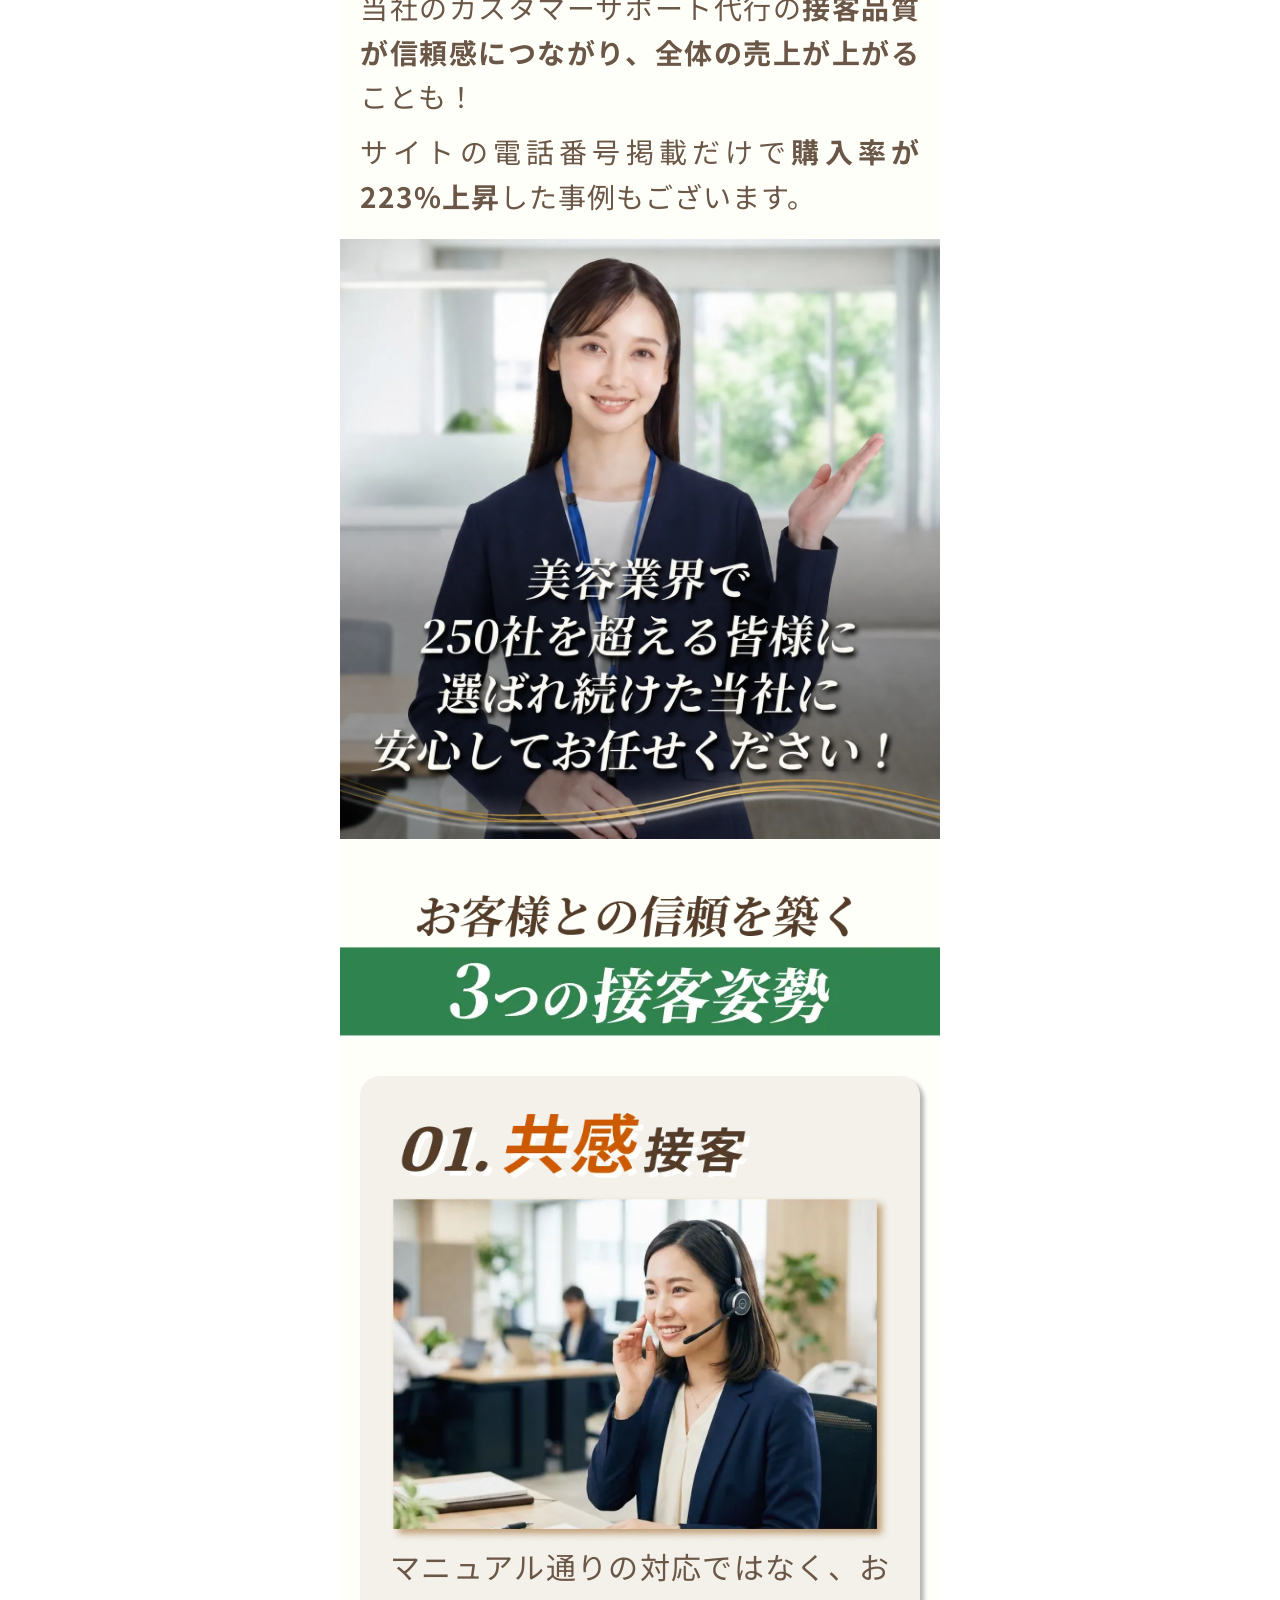
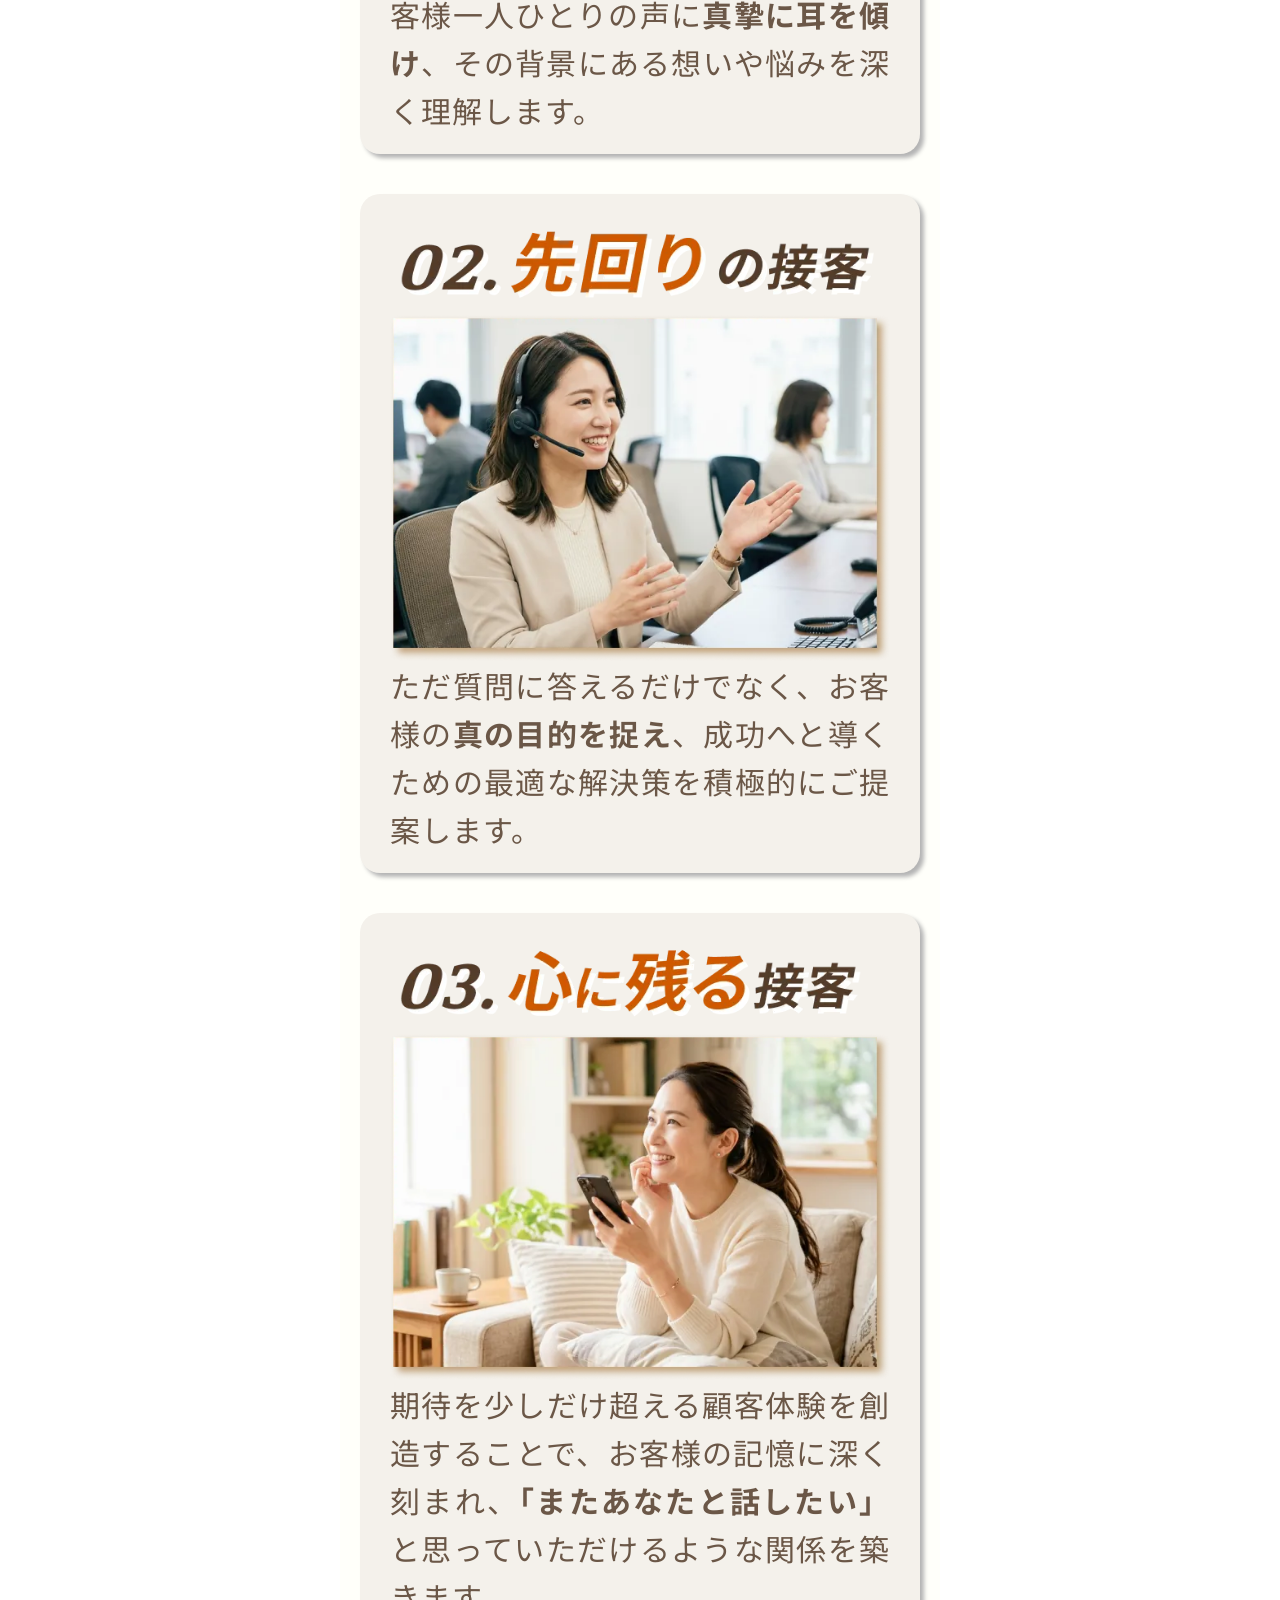
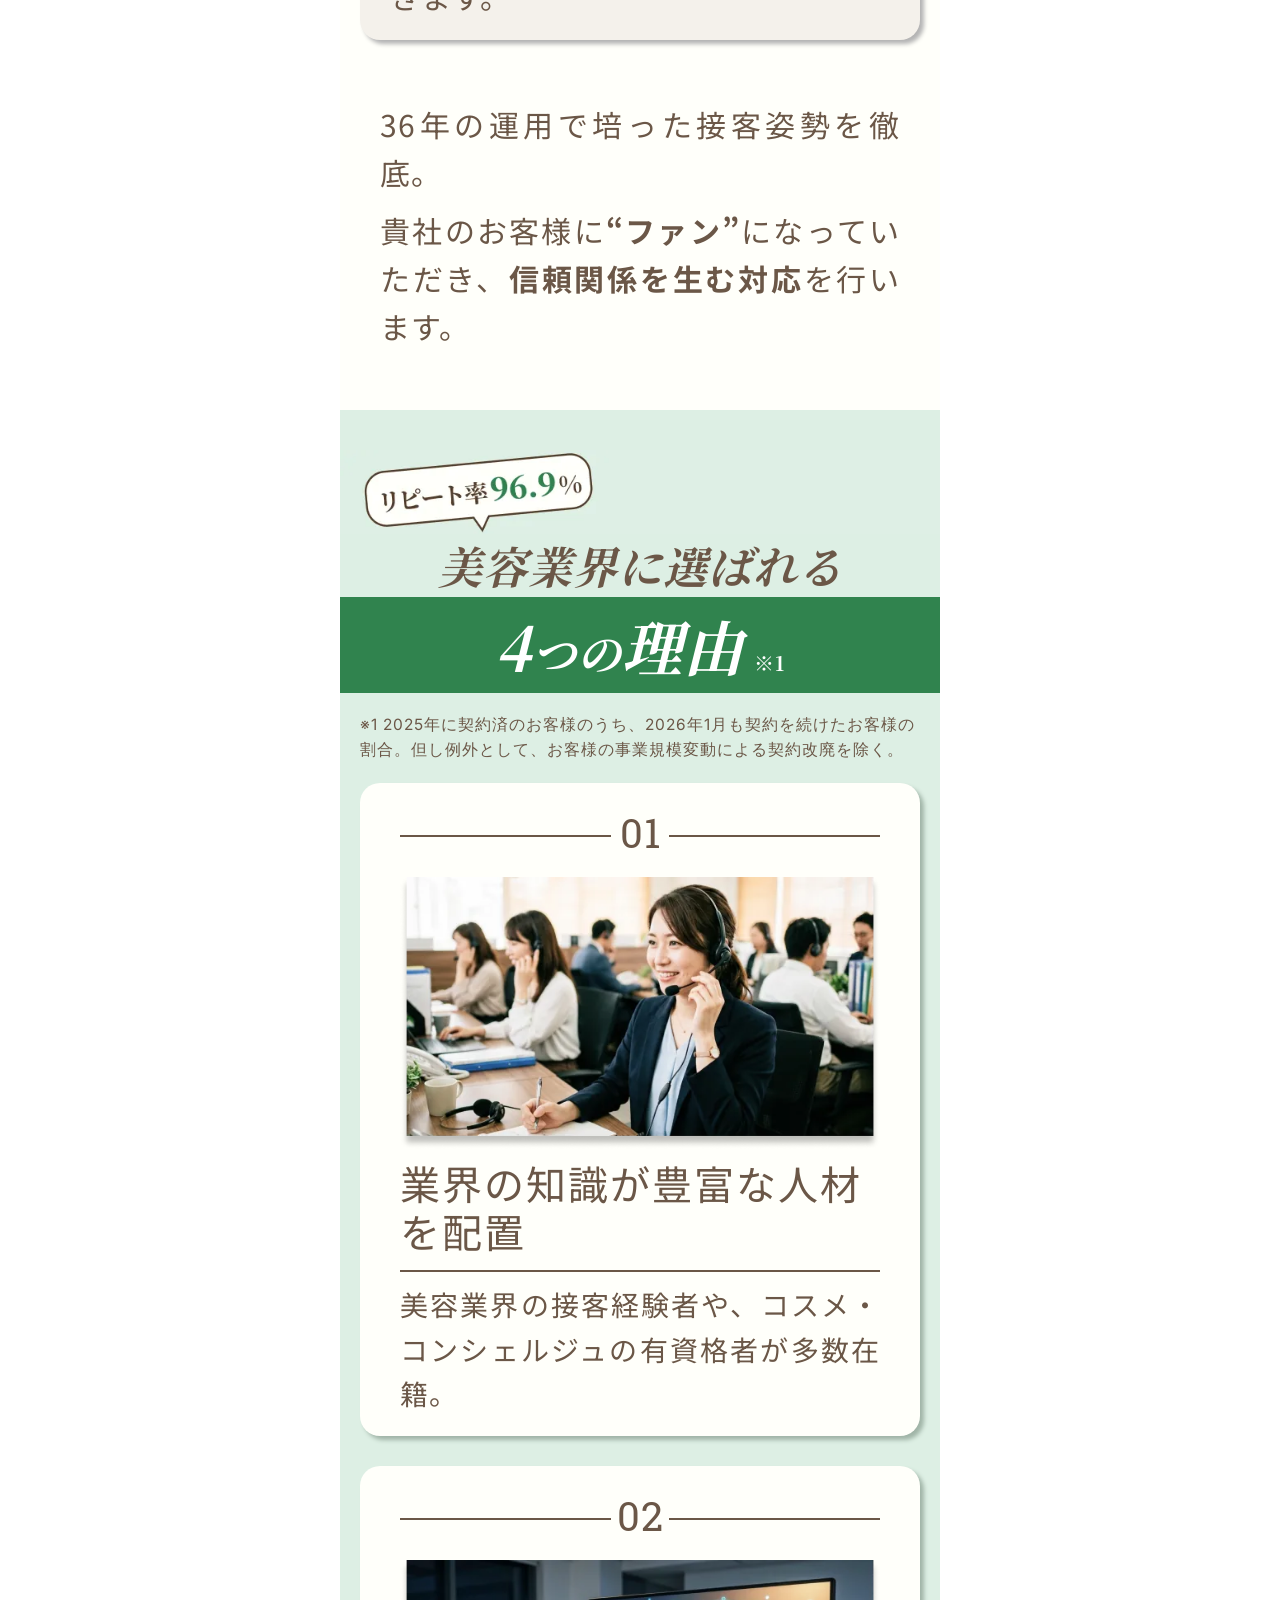
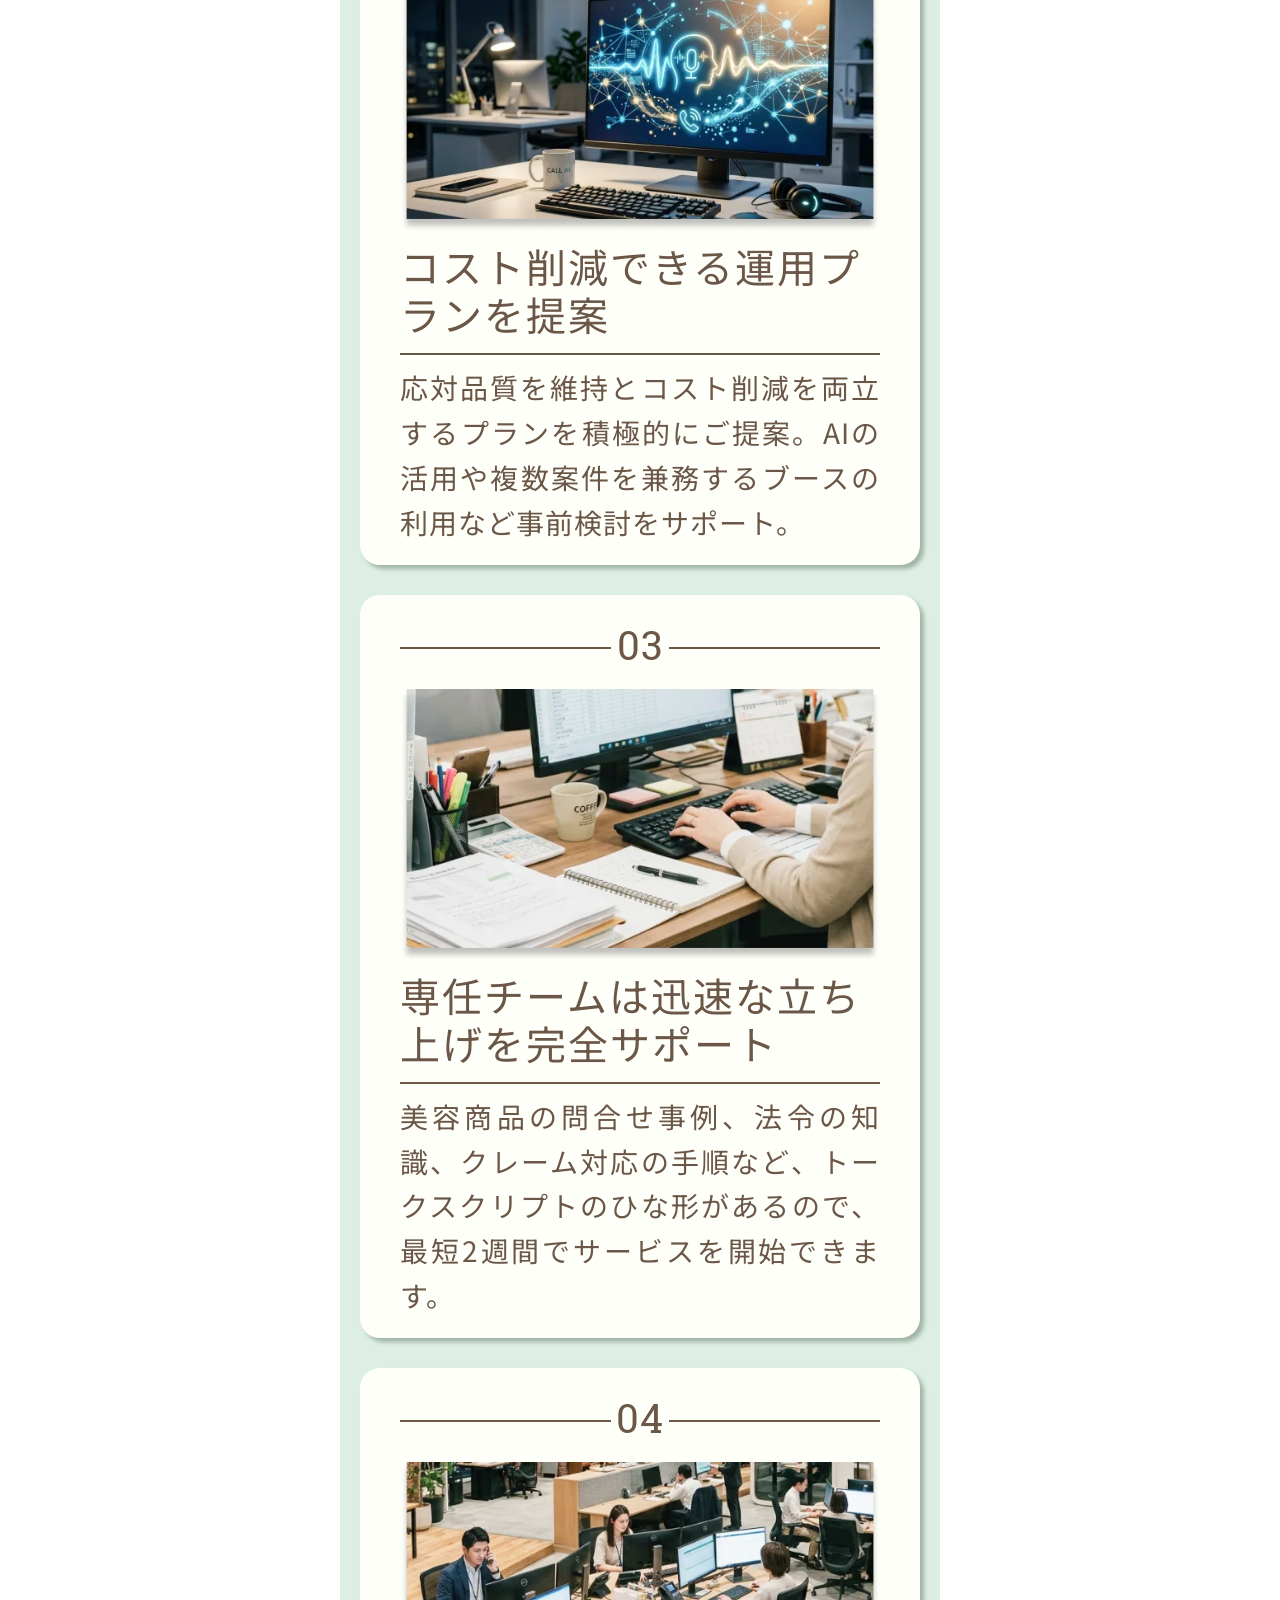
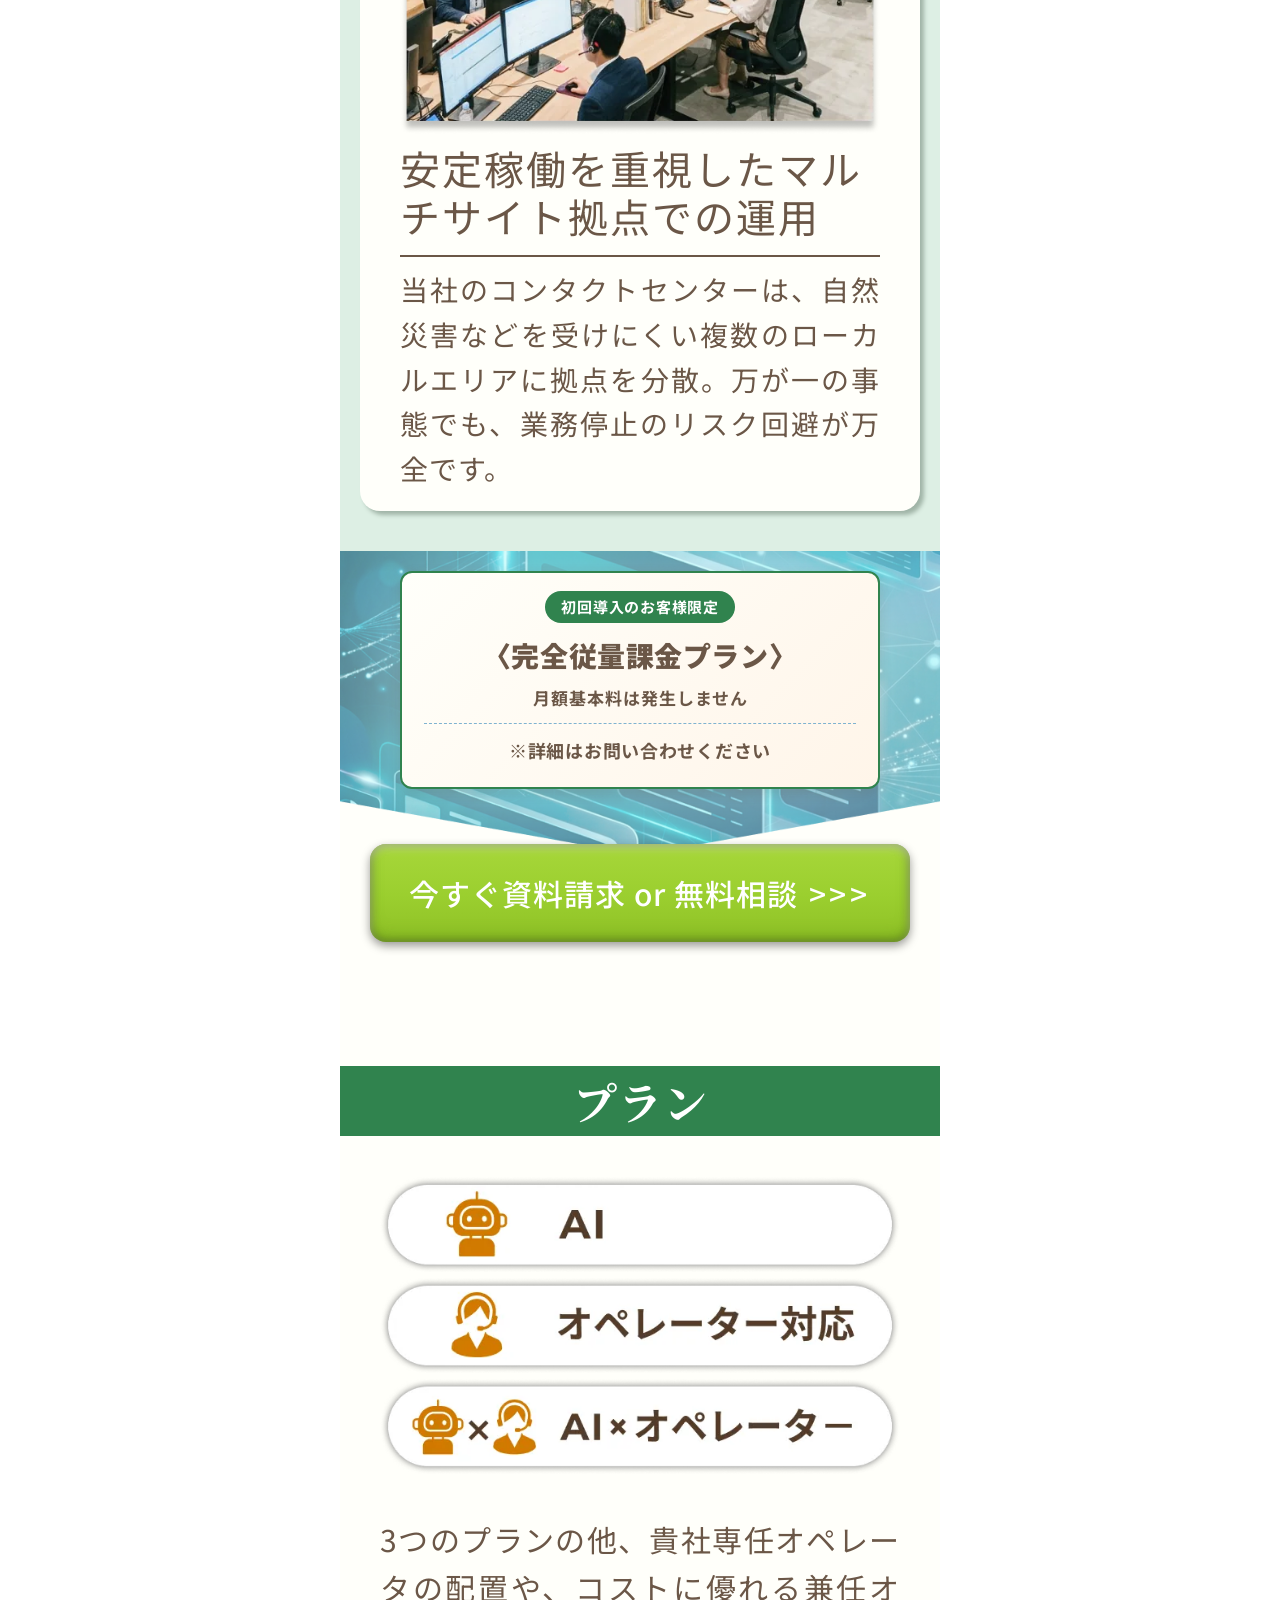
==== commit 7e26f07d: "画像をWebP形式に変換し、imgタグにサイズ指定と遅延読み込みを追加 Co-authored-by: Cursor <cursoragent@cursor.com>" ====
--- a/index.html
+++ b/index.html
@@ -40,7 +40,7 @@
     <header class="hero">
       <div class="container">
         <div class="logo">
-          <img src="img/logo.png" alt="株式会社インフォダイレクト" />
+          <img src="img/logo.webp" width="688" height="76" alt="株式会社インフォダイレクト" />
         </div>
         <div class="campaign">
           \ 初回導入のお客様限定 〈完全従量課金プラン〉月額基本料は発生しません
@@ -48,10 +48,10 @@
         </div>
         <div class="cta-button">
           <a class="btn_document" href="#document"
-            ><img src="img/hero_icon_1.png" alt="資料請求" />資料請求</a
+            ><img src="img/hero_icon_1.webp" width="24" height="30" alt="資料請求" />資料請求</a
           >
           <a class="btn_contact" href="#contact"
-            ><img src="img/hero_icon_2.png" alt="無料相談" />無料相談</a
+            ><img src="img/hero_icon_2.webp" width="30" height="24" alt="無料相談" />無料相談</a
           >
         </div>
       </div>
@@ -61,7 +61,7 @@
       <div class="container">
         <div class="image">
           <div class="image-item-1">
-            <img src="img/fv.png" alt="美容業界特化のカスタマーサポート・カスタマーサービス代行" />
+            <img src="img/fv.webp" width="1134" height="1387" alt="美容業界特化のカスタマーサポート・カスタマーサービス代行" fetchpriority="high" />
           </div>
         </div>
       </div>
@@ -89,7 +89,7 @@
           <span class="ttl-line-3"><strong>250社</strong>の代行実績</span>
         </div>
         <div class="image_1">
-          <img src="img/achieve_img.jpeg" alt="イメージ画像" />
+          <img src="img/achieve_img.webp" width="466" height="305" alt="イメージ画像" loading="lazy" decoding="async" />
         </div>
         <h1 class="txt_1">
           インフォダイレクトは<span>“業界特化”</span>で<span>“高品質な対応”</span>をお届けする、カスタマーサポート代行サービスです。
@@ -145,7 +145,7 @@
         <div class="content">
           <div class="voice_0 voice_1">
             <div class="image">
-              <img src="img/voice_img_1.png" alt="クライアントの声_1" />
+              <img src="img/voice_img_1.webp" width="1024" height="1024" alt="クライアントの声_1" loading="lazy" decoding="async" />
             </div>
             <div class="comment">
               <div class="name">T社様</div>
@@ -157,7 +157,7 @@
           </div>
           <div class="voice_0 voice_2">
             <div class="image">
-              <img src="img/voice_img_2.png" alt="クライアントの声_2" />
+              <img src="img/voice_img_2.webp" width="1024" height="1024" alt="クライアントの声_2" loading="lazy" decoding="async" />
             </div>
             <div class="comment">
               <div class="name">F社様</div>
@@ -169,7 +169,7 @@
           </div>
           <div class="voice_0 voice_3">
             <div class="image">
-              <img src="img/voice_img_3.png" alt="クライアントの声_3" />
+              <img src="img/voice_img_3.webp" width="1024" height="1024" alt="クライアントの声_3" loading="lazy" decoding="async" />
             </div>
             <div class="comment">
               <div class="name">S社様</div>
@@ -252,9 +252,7 @@
           </div>
         </div>
         <div class="image_2">
-          <img
-            src="img/solution_img_2.png"
-            alt="美容業界で250社を超える皆様に選ばれ続けた当社に安心してお任せください！" />
+          <img src="img/solution_img_2.webp" width="1254" height="1254" alt="美容業界で250社を超える皆様に選ばれ続けた当社に安心してお任せください！" loading="lazy" decoding="async" />
         </div>
       </div>
     </section>
@@ -262,18 +260,16 @@
     <section id="feature" class="posture">
       <div class="container">
         <div class="ttl">
-          <img
-            src="img/posture_ttl.png"
-            alt="お客様との信頼を築く 3つの接客姿勢" />
+          <img src="img/posture_ttl.webp" width="750" height="246" alt="お客様との信頼を築く 3つの接客姿勢" loading="lazy" decoding="async" />
         </div>
         <div class="content">
           <div class="item">
             <div class="item-ttl">
-              <img src="img/posture_ttl_1.png" alt="共感接客" />
+              <img src="img/posture_ttl_1.webp" width="686" height="123" alt="共感接客" loading="lazy" decoding="async" />
             </div>
             <div class="item-inner">
               <div class="image">
-                <img src="img/posture_img_1.png" alt="共感接客イメージ" />
+                <img src="img/posture_img_1.webp" width="606" height="420" alt="共感接客イメージ" loading="lazy" decoding="async" />
               </div>
               <div class="txt">
                 マニュアル通りの対応ではなく、お客様一人ひとりの声に<span>真摯に耳を傾け</span>、その背景にある想いや悩みを深く理解します。
@@ -282,11 +278,11 @@
           </div>
           <div class="item">
             <div class="item-ttl">
-              <img src="img/posture_ttl_2.png" alt="積極的な接客" />
+              <img src="img/posture_ttl_2.webp" width="686" height="123" alt="積極的な接客" loading="lazy" decoding="async" />
             </div>
             <div class="item-inner">
               <div class="image">
-                <img src="img/posture_img_2.png" alt="積極的な接客イメージ" />
+                <img src="img/posture_img_2.webp" width="606" height="420" alt="積極的な接客イメージ" loading="lazy" decoding="async" />
               </div>
               <div class="txt">
                 ただ質問に答えるだけでなく、お客様の<span>真の目的を捉え</span>、成功へと導くための最適な解決策を積極的にご提案します。
@@ -295,11 +291,11 @@
           </div>
           <div class="item">
             <div class="item-ttl">
-              <img src="img/posture_ttl_3.png" alt="心に残る接客" />
+              <img src="img/posture_ttl_3.webp" width="686" height="123" alt="心に残る接客" loading="lazy" decoding="async" />
             </div>
             <div class="item-inner">
               <div class="image">
-                <img src="img/posture_img_3.png" alt="心に残る接客イメージ" />
+                <img src="img/posture_img_3.webp" width="606" height="420" alt="心に残る接客イメージ" loading="lazy" decoding="async" />
               </div>
               <div class="txt">
                 期待を少しだけ超える顧客体験を創造することで、お客様の記憶に深く刻まれ、<span>「またあなたと話したい」</span>と思っていただけるような関係を築きます。
@@ -320,7 +316,7 @@
       <div class="container">
         <div class="ttl">
           <div class="image">
-            <img src="img/repert_ratio.png" alt="リピート率96.9%" />
+            <img src="img/repert_ratio.webp" width="750" height="105" alt="リピート率96.9%" loading="lazy" decoding="async" />
           </div>
           <div class="ttl_1">美容業界に選ばれる</div>
           <div class="ttl_2">
@@ -335,9 +331,7 @@
           <div class="item">
             <div class="num">01</div>
             <div class="image">
-              <img
-                src="img/repeat_img_1.png"
-                alt="業界の知識が豊富な人材を配置" />
+              <img src="img/repeat_img_1.webp" width="582" height="330" alt="業界の知識が豊富な人材を配置" loading="lazy" decoding="async" />
             </div>
             <div class="ttl">業界の知識が豊富な人材を配置</div>
             <div class="txt">
@@ -347,9 +341,7 @@
           <div class="item">
             <div class="num">02</div>
             <div class="image">
-              <img
-                src="img/repeat_img_2.png"
-                alt="コスト削減できる運用プランを提案" />
+              <img src="img/repeat_img_2.webp" width="582" height="330" alt="コスト削減できる運用プランを提案" loading="lazy" decoding="async" />
             </div>
             <div class="ttl">コスト削減できる運用プランを提案</div>
             <div class="txt">
@@ -359,9 +351,7 @@
           <div class="item">
             <div class="num">03</div>
             <div class="image">
-              <img
-                src="img/repeat_img_3.png"
-                alt="専任チームは迅速な立ち上げを完全サポート" />
+              <img src="img/repeat_img_3.webp" width="582" height="330" alt="専任チームは迅速な立ち上げを完全サポート" loading="lazy" decoding="async" />
             </div>
             <div class="ttl">専任チームは迅速な立ち上げを完全サポート</div>
             <div class="txt">
@@ -371,9 +361,7 @@
           <div class="item">
             <div class="num">04</div>
             <div class="image">
-              <img
-                src="img/repeat_img_4.png"
-                alt="安定稼働を重視したマルチサイト拠点での運用" />
+              <img src="img/repeat_img_4.webp" width="582" height="330" alt="安定稼働を重視したマルチサイト拠点での運用" loading="lazy" decoding="async" />
             </div>
             <div class="ttl">安定稼働を重視したマルチサイト拠点での運用</div>
             <div class="txt">
@@ -407,7 +395,7 @@
         </div>
 
         <div class="image">
-          <img src="img/plan_img.png" alt="プラン" />
+          <img src="img/plan_img.webp" width="640" height="466" alt="プラン" loading="lazy" decoding="async" />
         </div>
 
         <div class="txt">
@@ -419,7 +407,7 @@
         <div class="content">
           <div class="item">
             <div class="icon">
-              <img src="img/plan_icon_1.png" alt="AIを活用した自動化サービス" />
+              <img src="img/plan_icon_1.webp" width="75" height="80" alt="AIを活用した自動化サービス" loading="lazy" decoding="async" />
             </div>
             <div class="item-ttl">
               <span class="stand">AI</span>を活用した<br />自動化サービス<br />
@@ -428,7 +416,7 @@
           <div class="item-txt">
             <div class="merit">
               <div class="image">
-                <img src="img/plan_example.png" alt="AI運用事例" />
+                <img src="img/plan_example.webp" width="600" height="476" alt="AI運用事例" loading="lazy" decoding="async" />
               </div>
             </div>
           </div>
@@ -688,7 +676,7 @@
       <div class="container">
         <div class="inner">
           <div class="image">
-            <img src="img/footer_logo.png" alt="株式会社インフォダイレクト" />
+            <img src="img/footer_logo.webp" width="682" height="72" alt="株式会社インフォダイレクト" loading="lazy" decoding="async" />
           </div>
           <div class="address">
             〒151-0061<br />
--- a/style.css
+++ b/style.css
@@ -141,6 +141,7 @@
 .achieve .container .txt_1 {
     font-size: clamp(15px, 4.5vw, 30px);
     color: #6B5747;
+    font-weight: normal;
 }
 
 .achieve .container .txt_1 span {
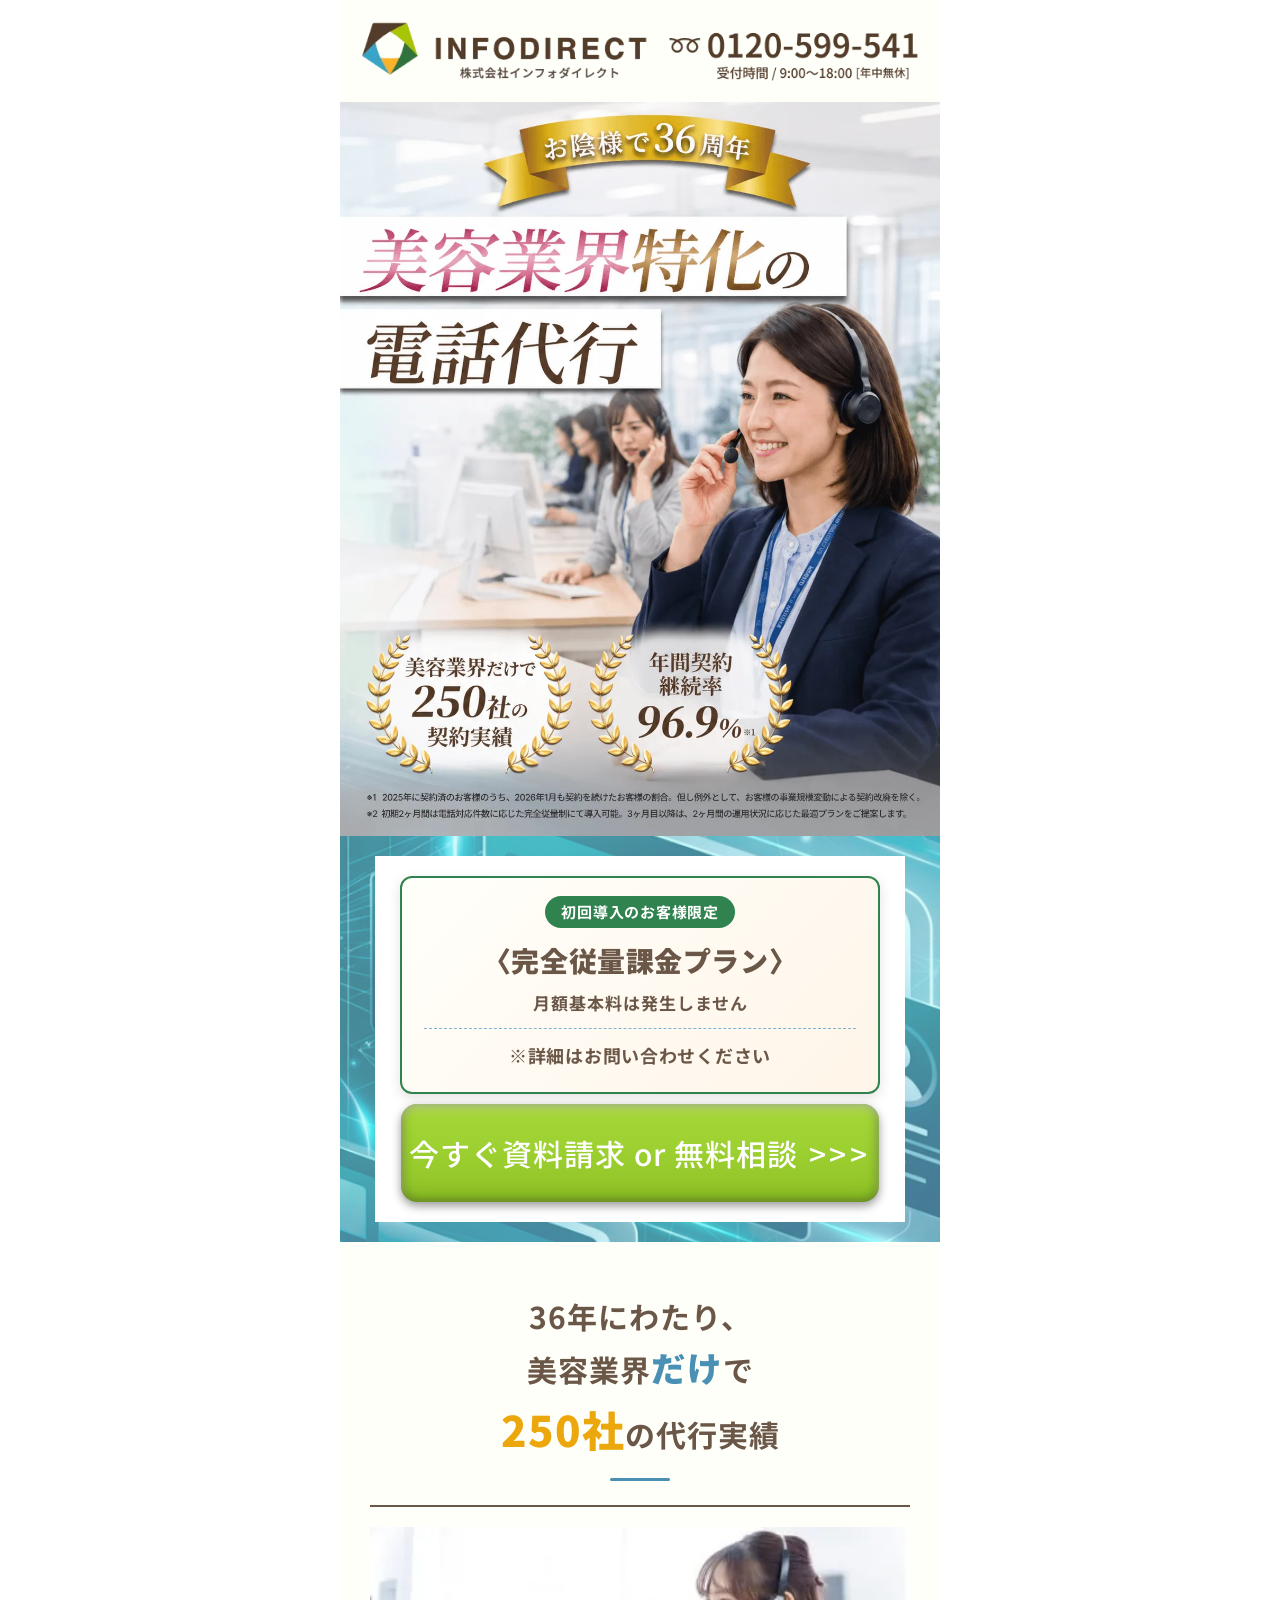
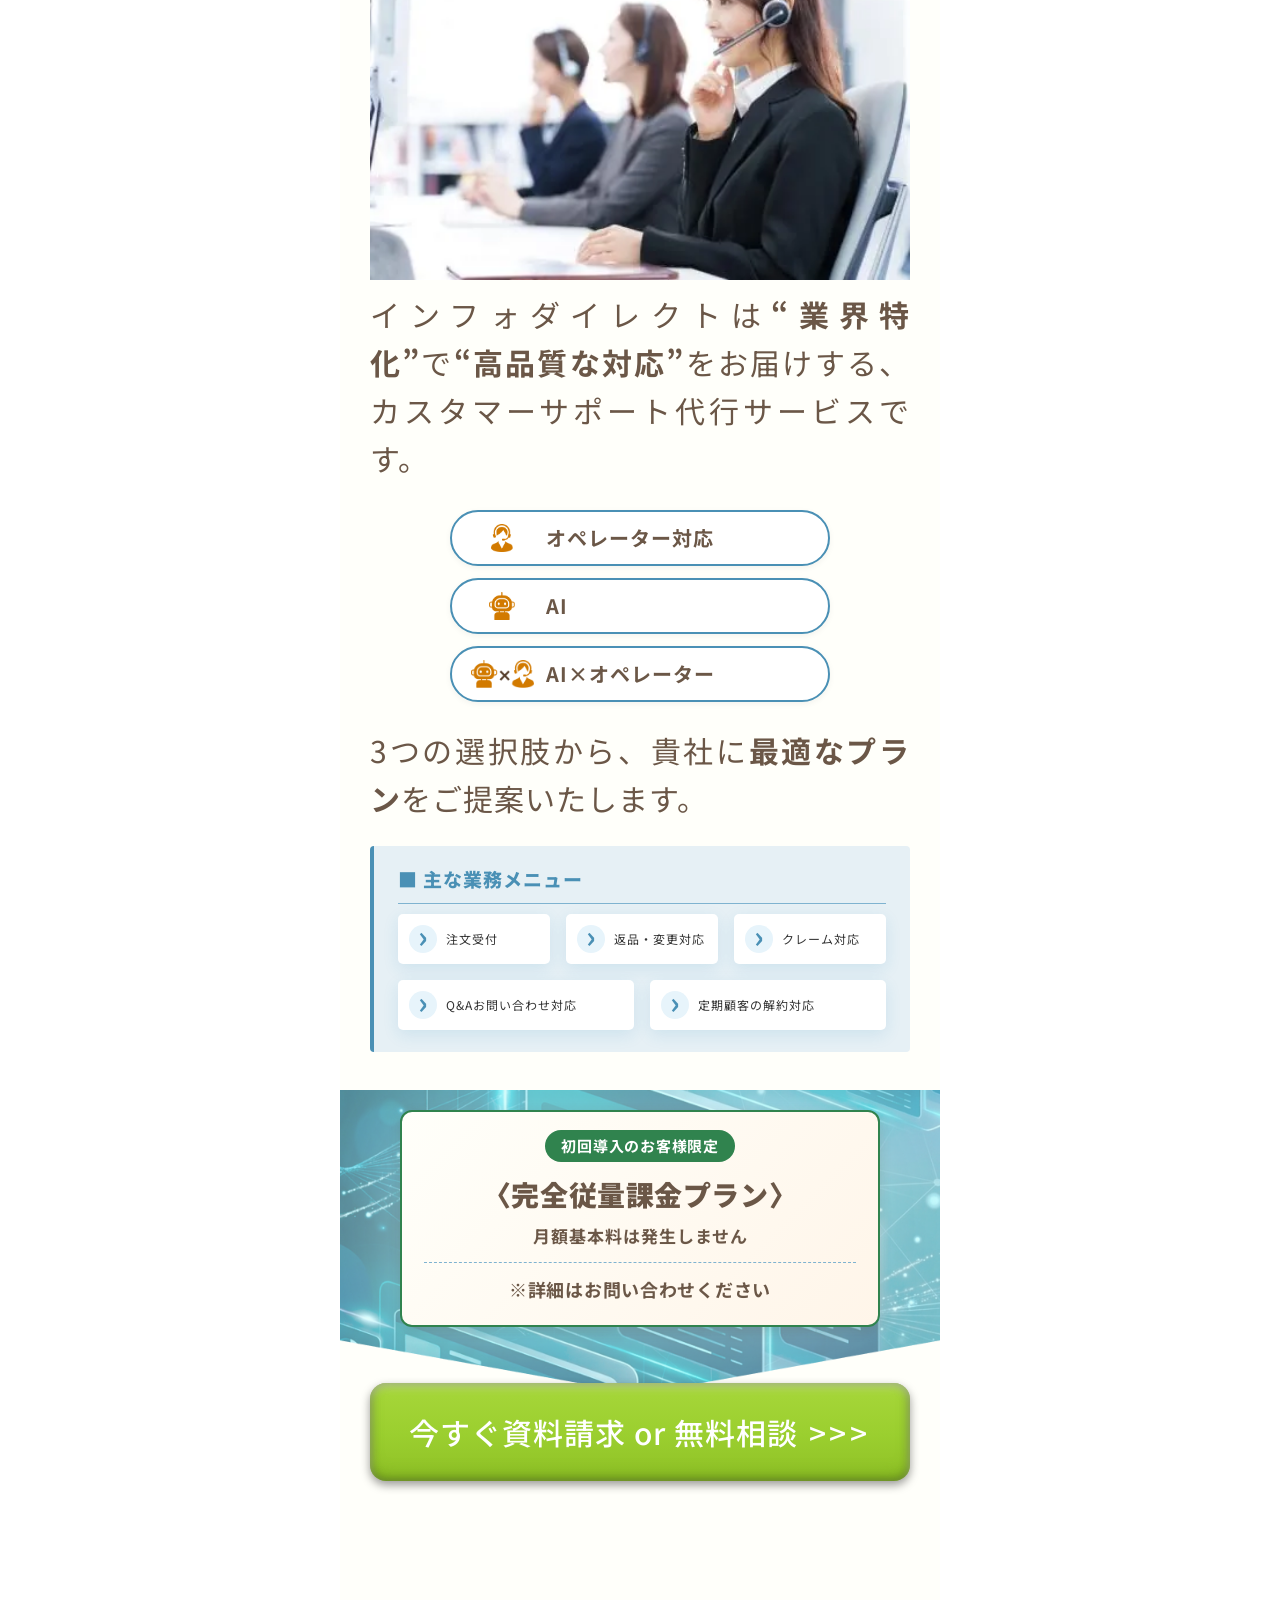
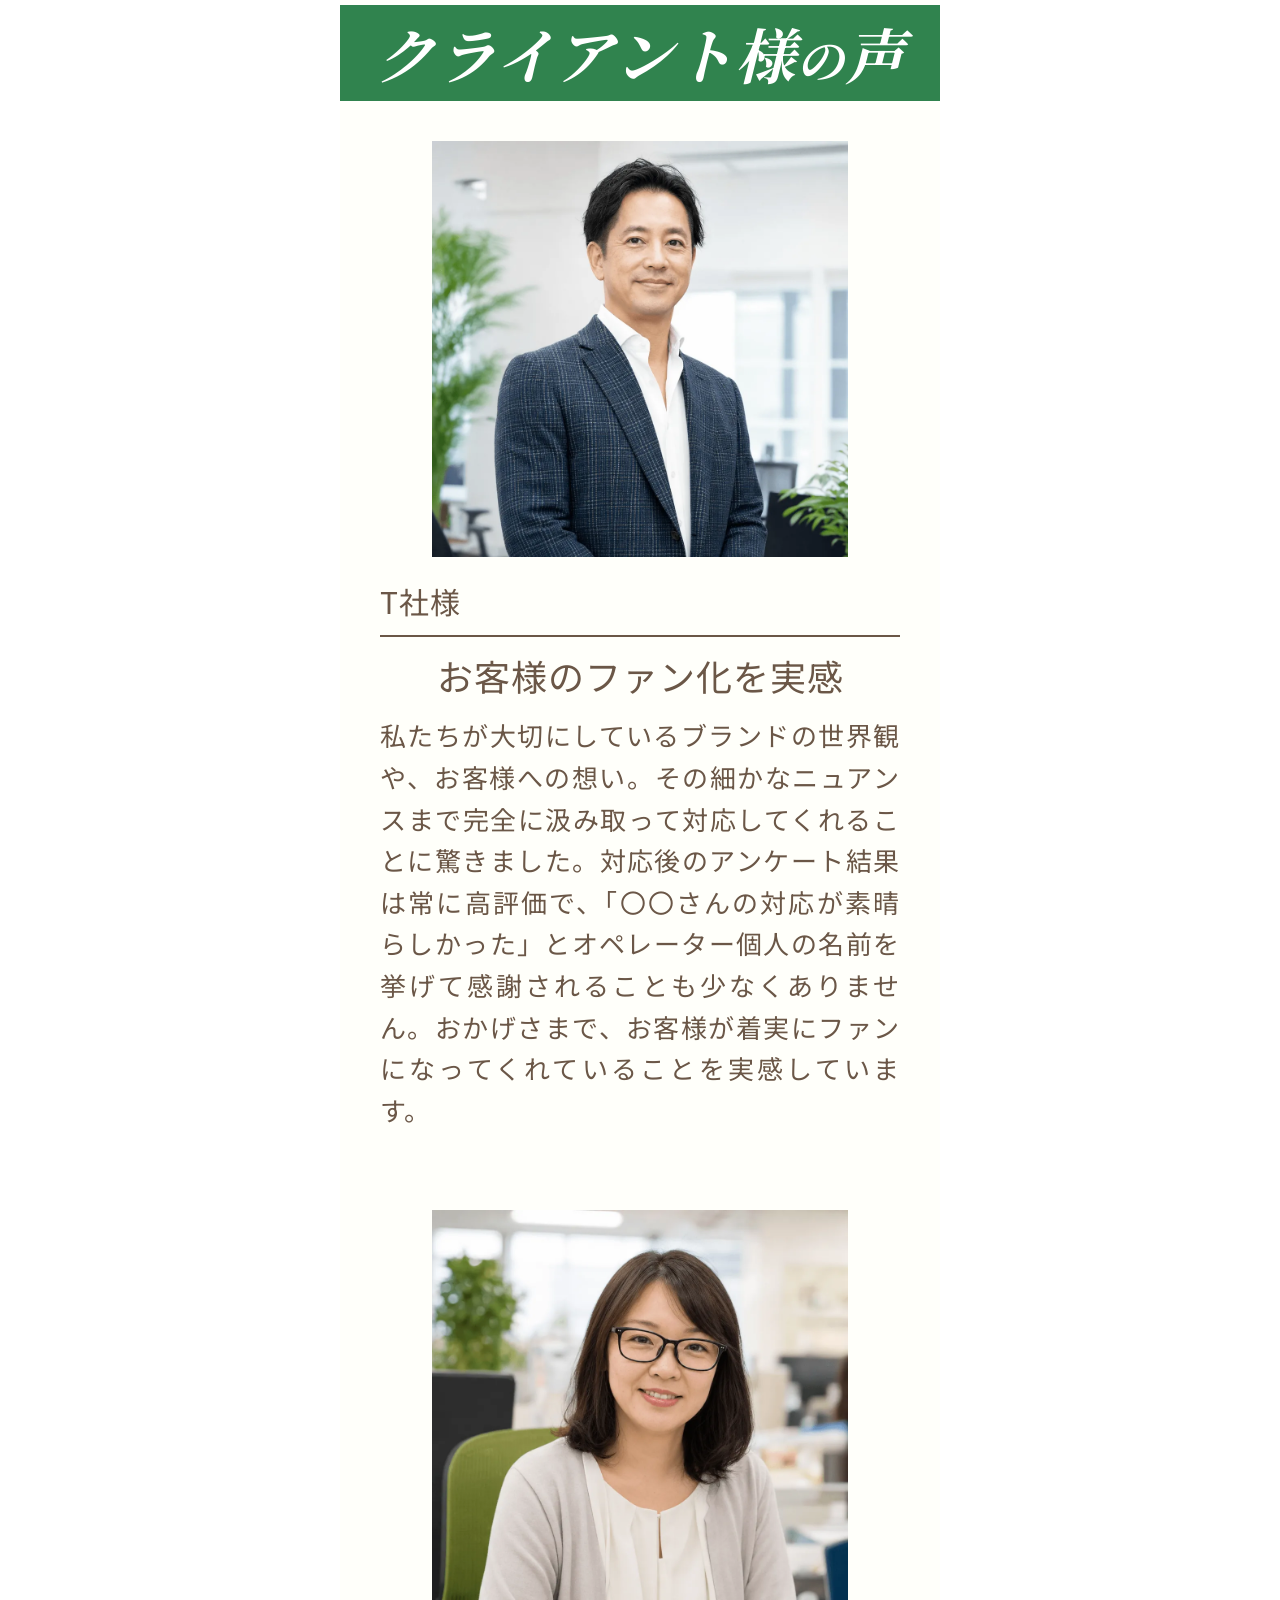
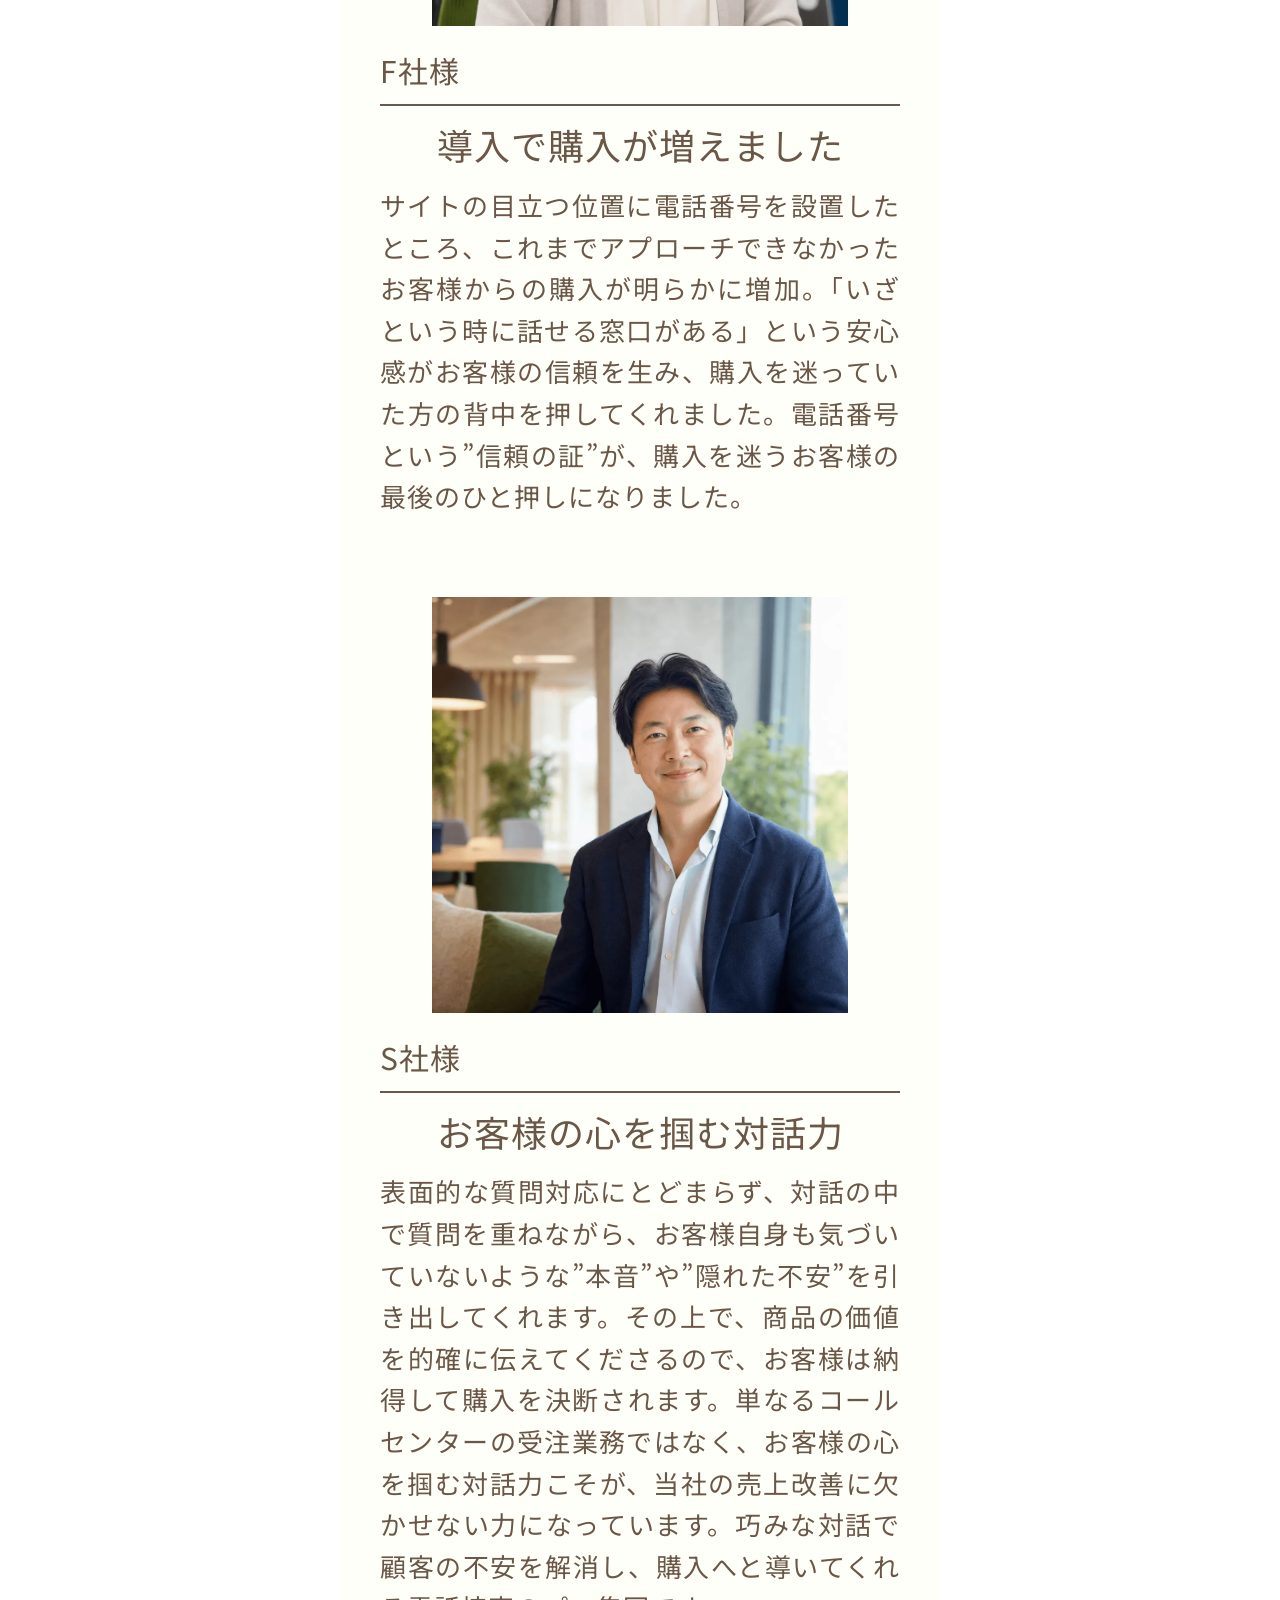
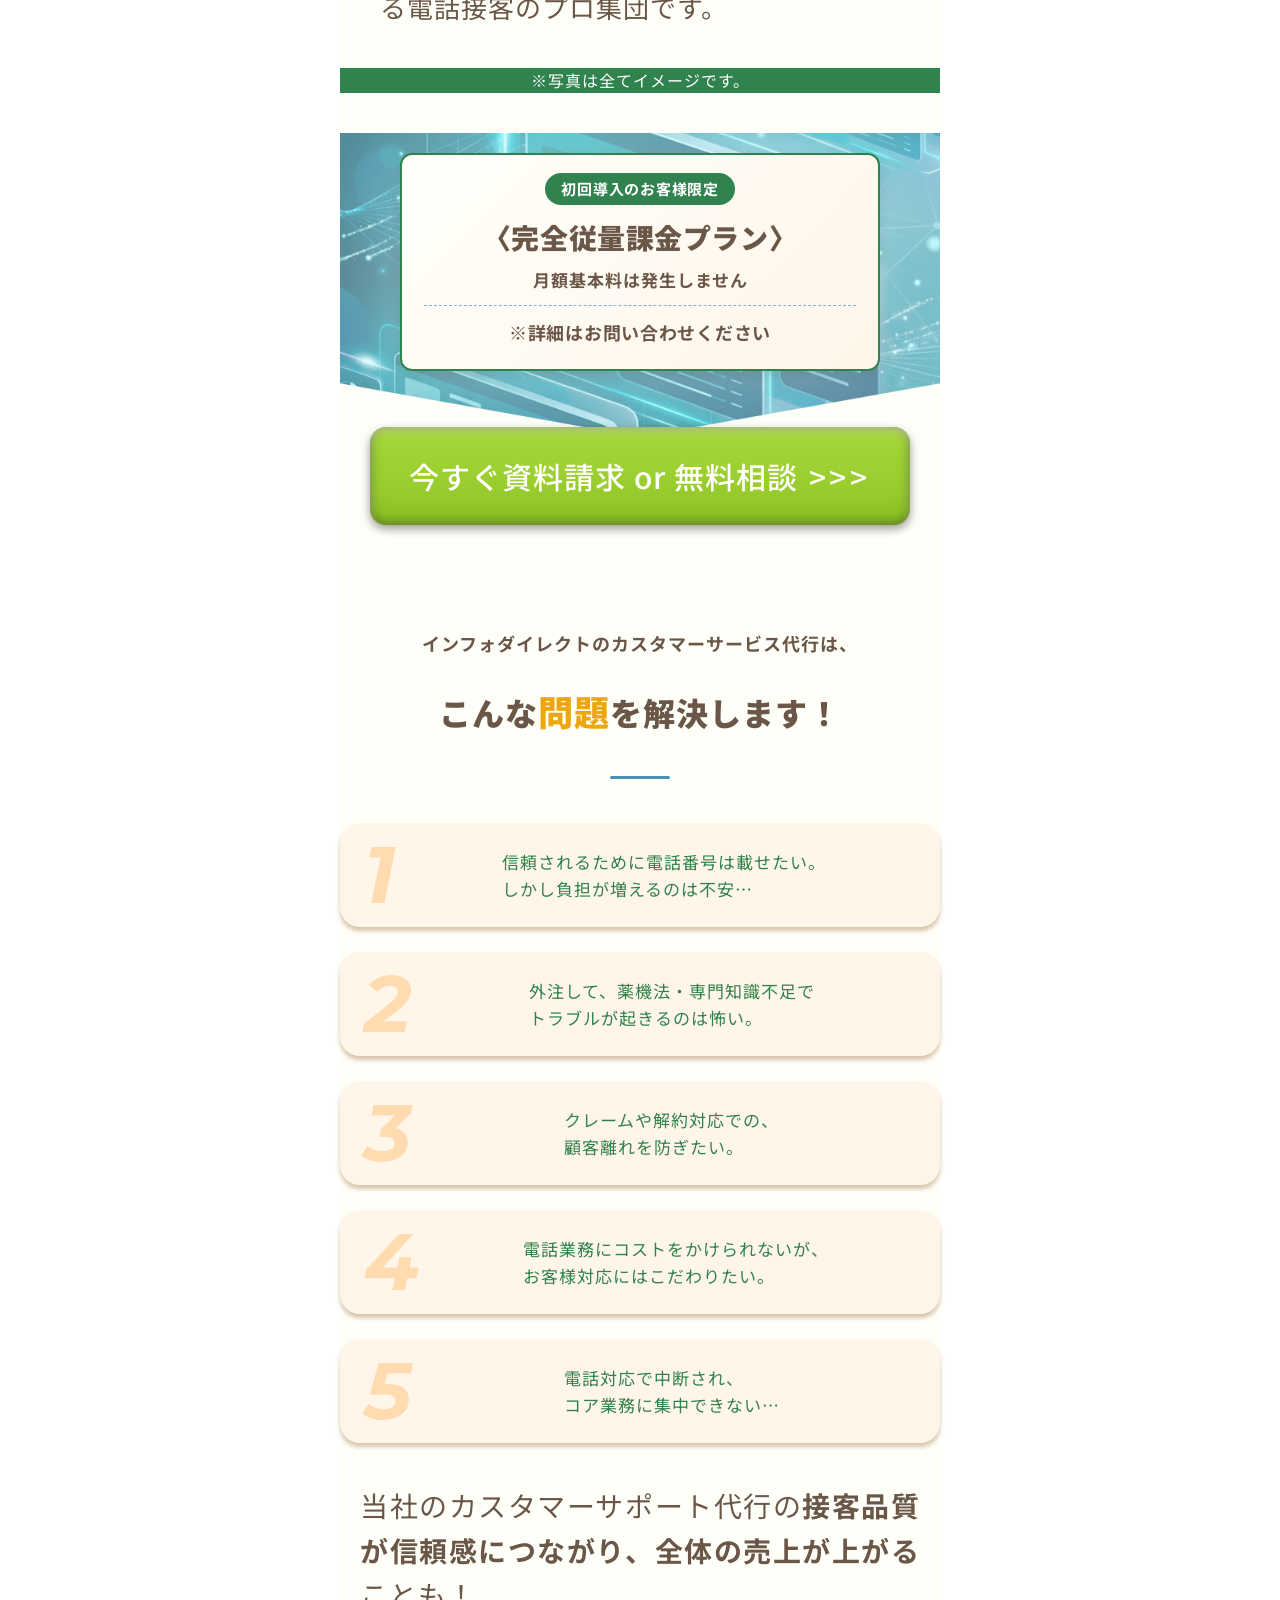
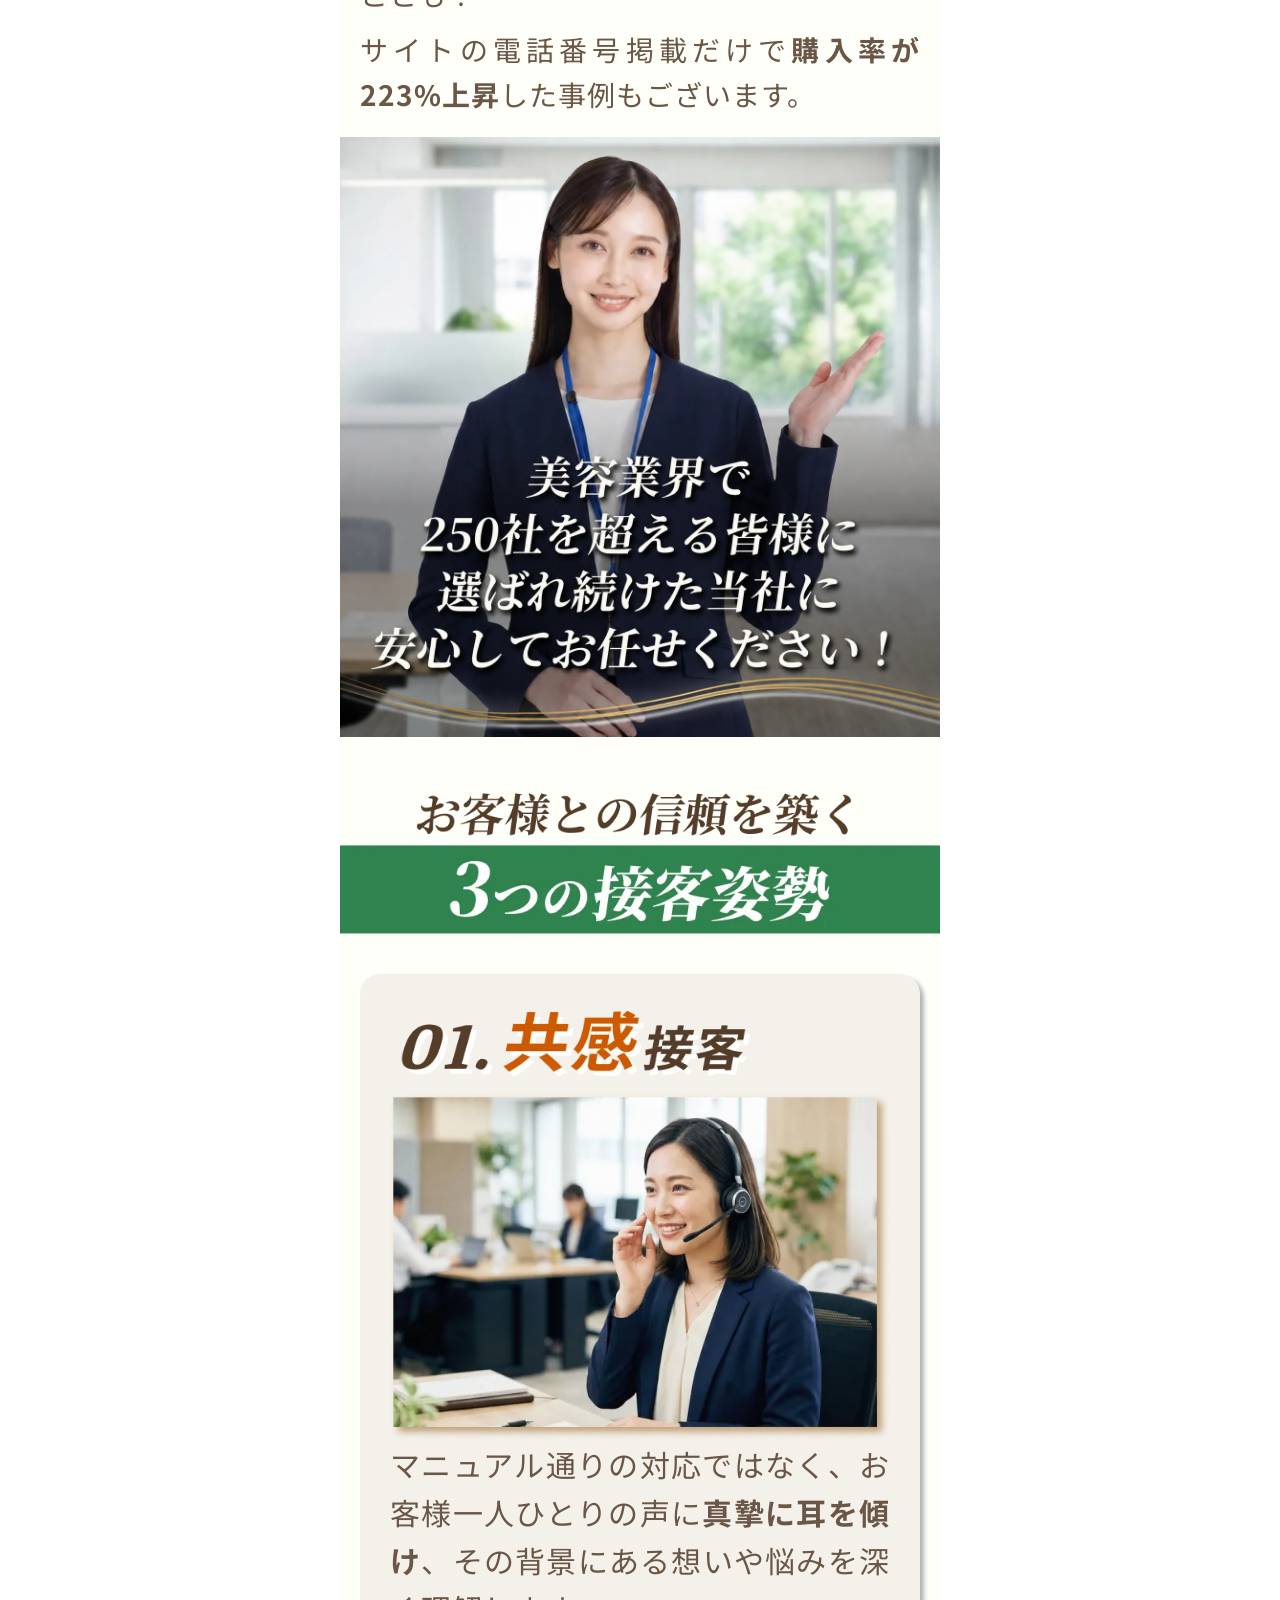
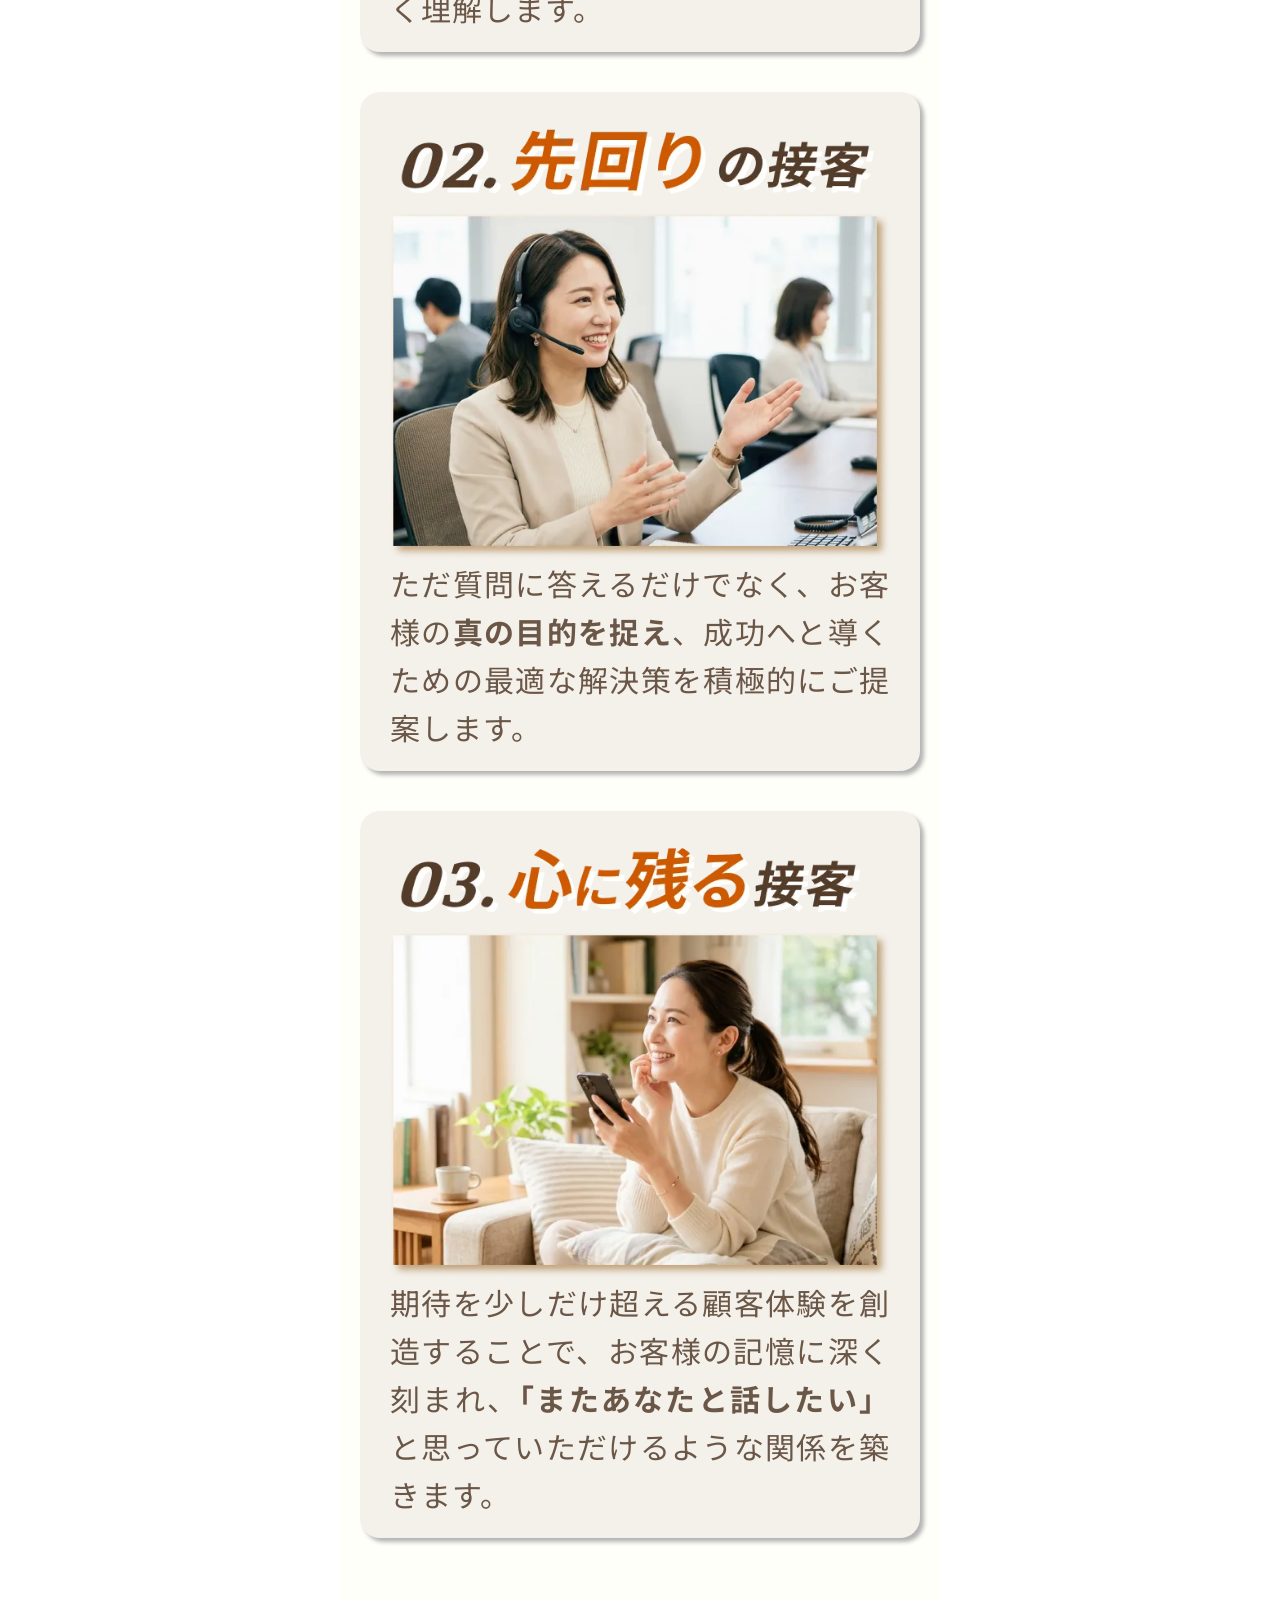
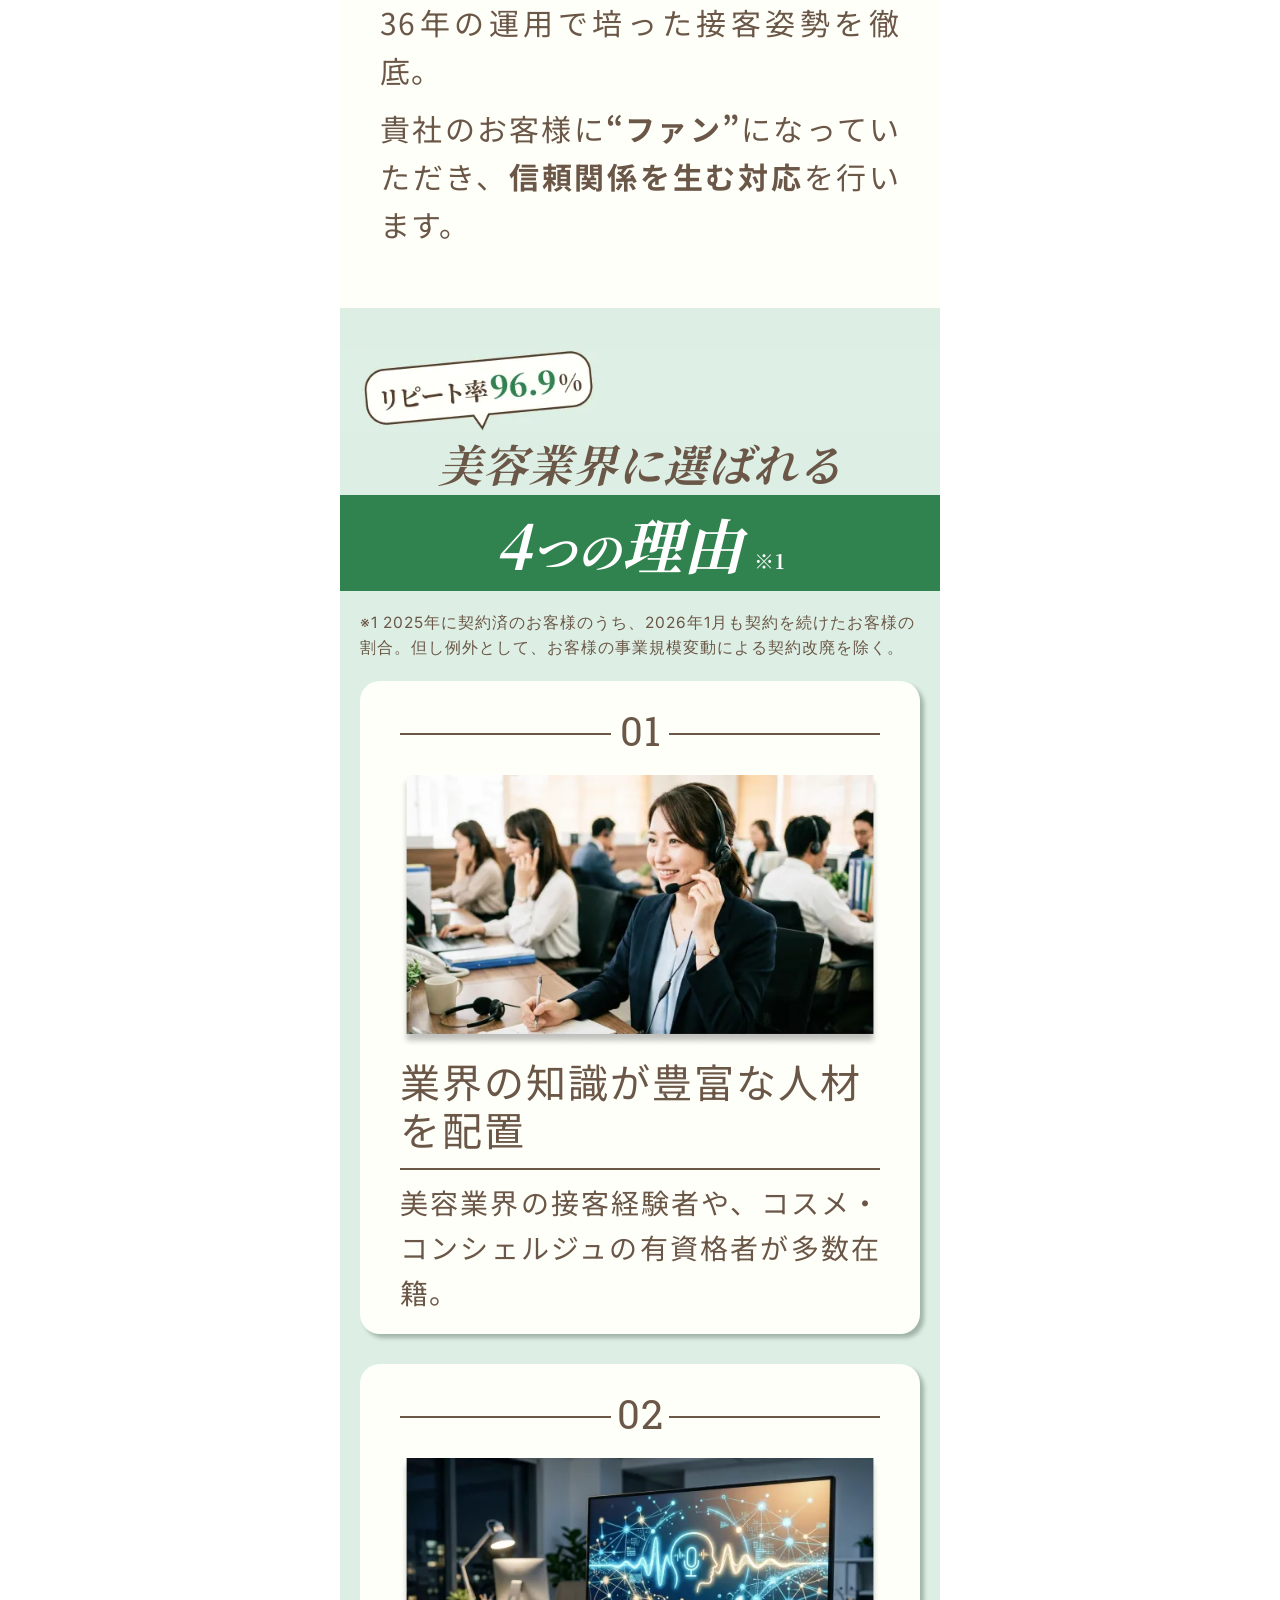
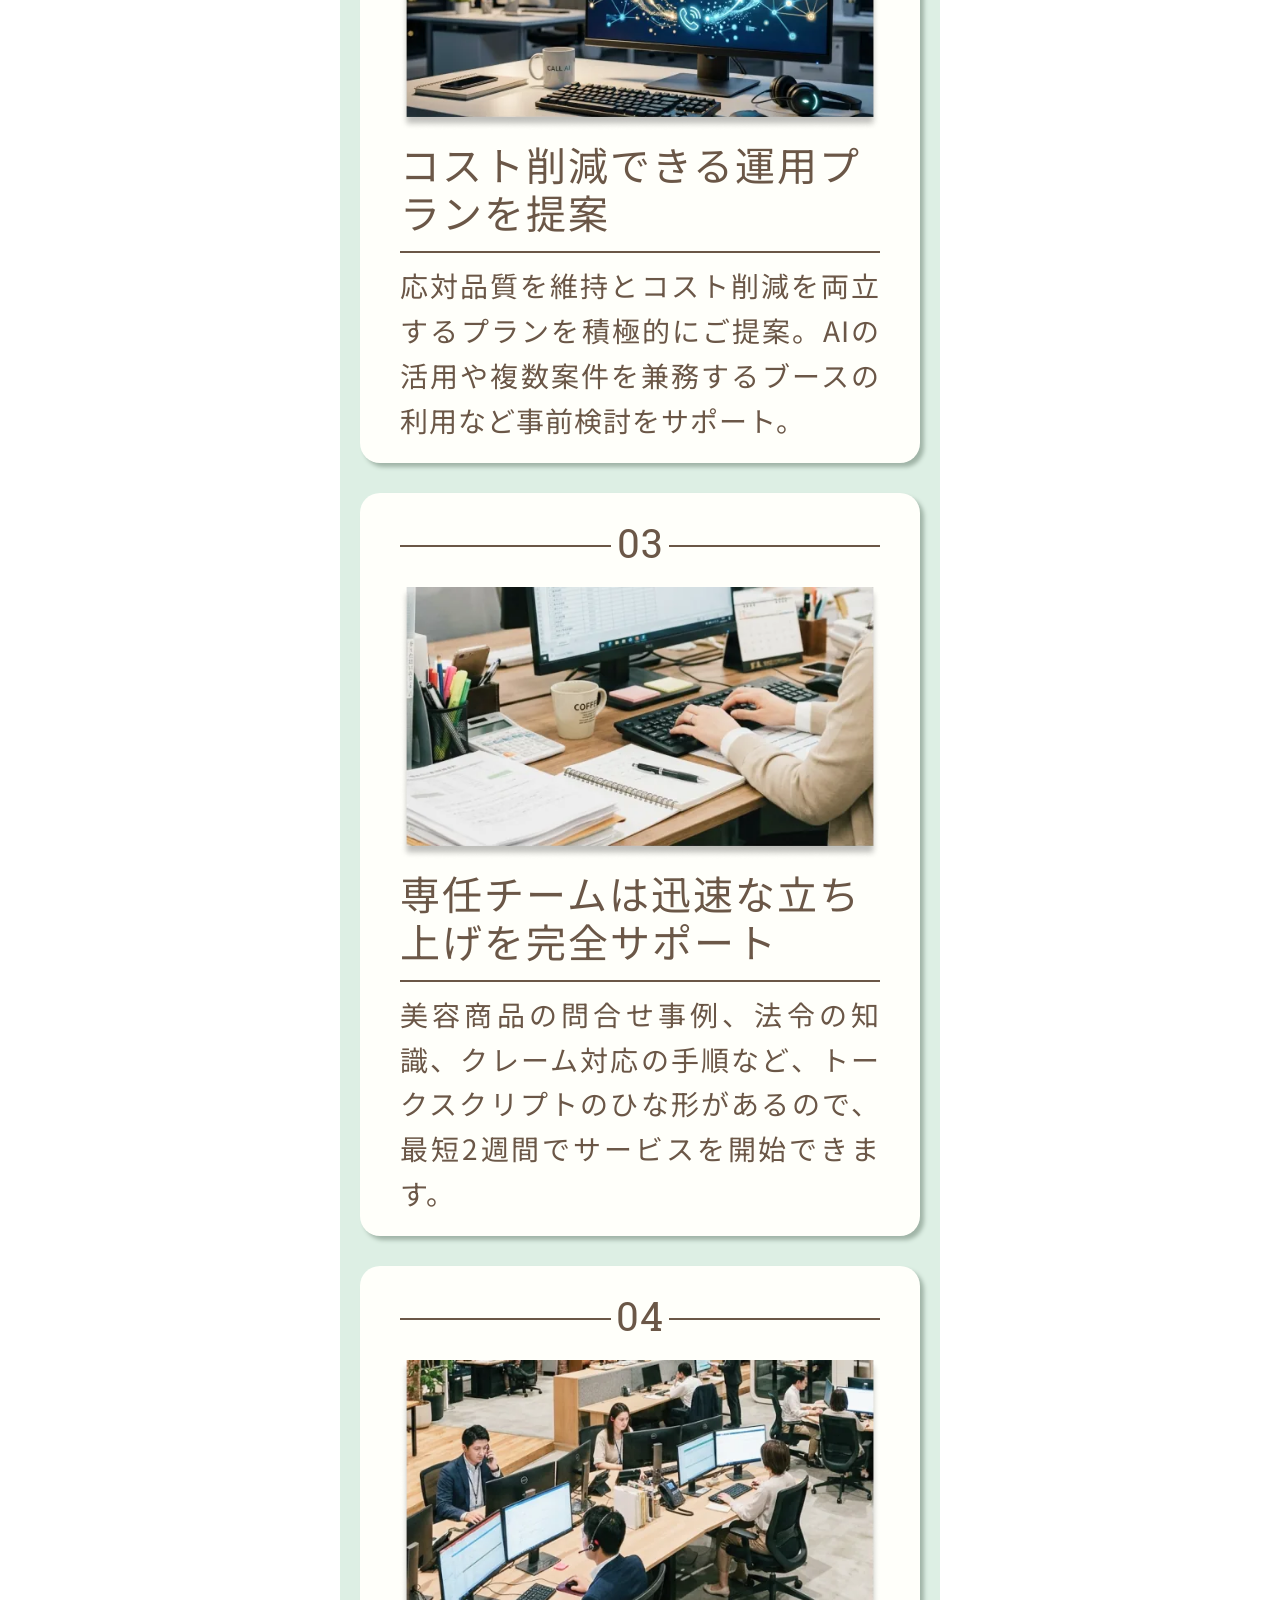
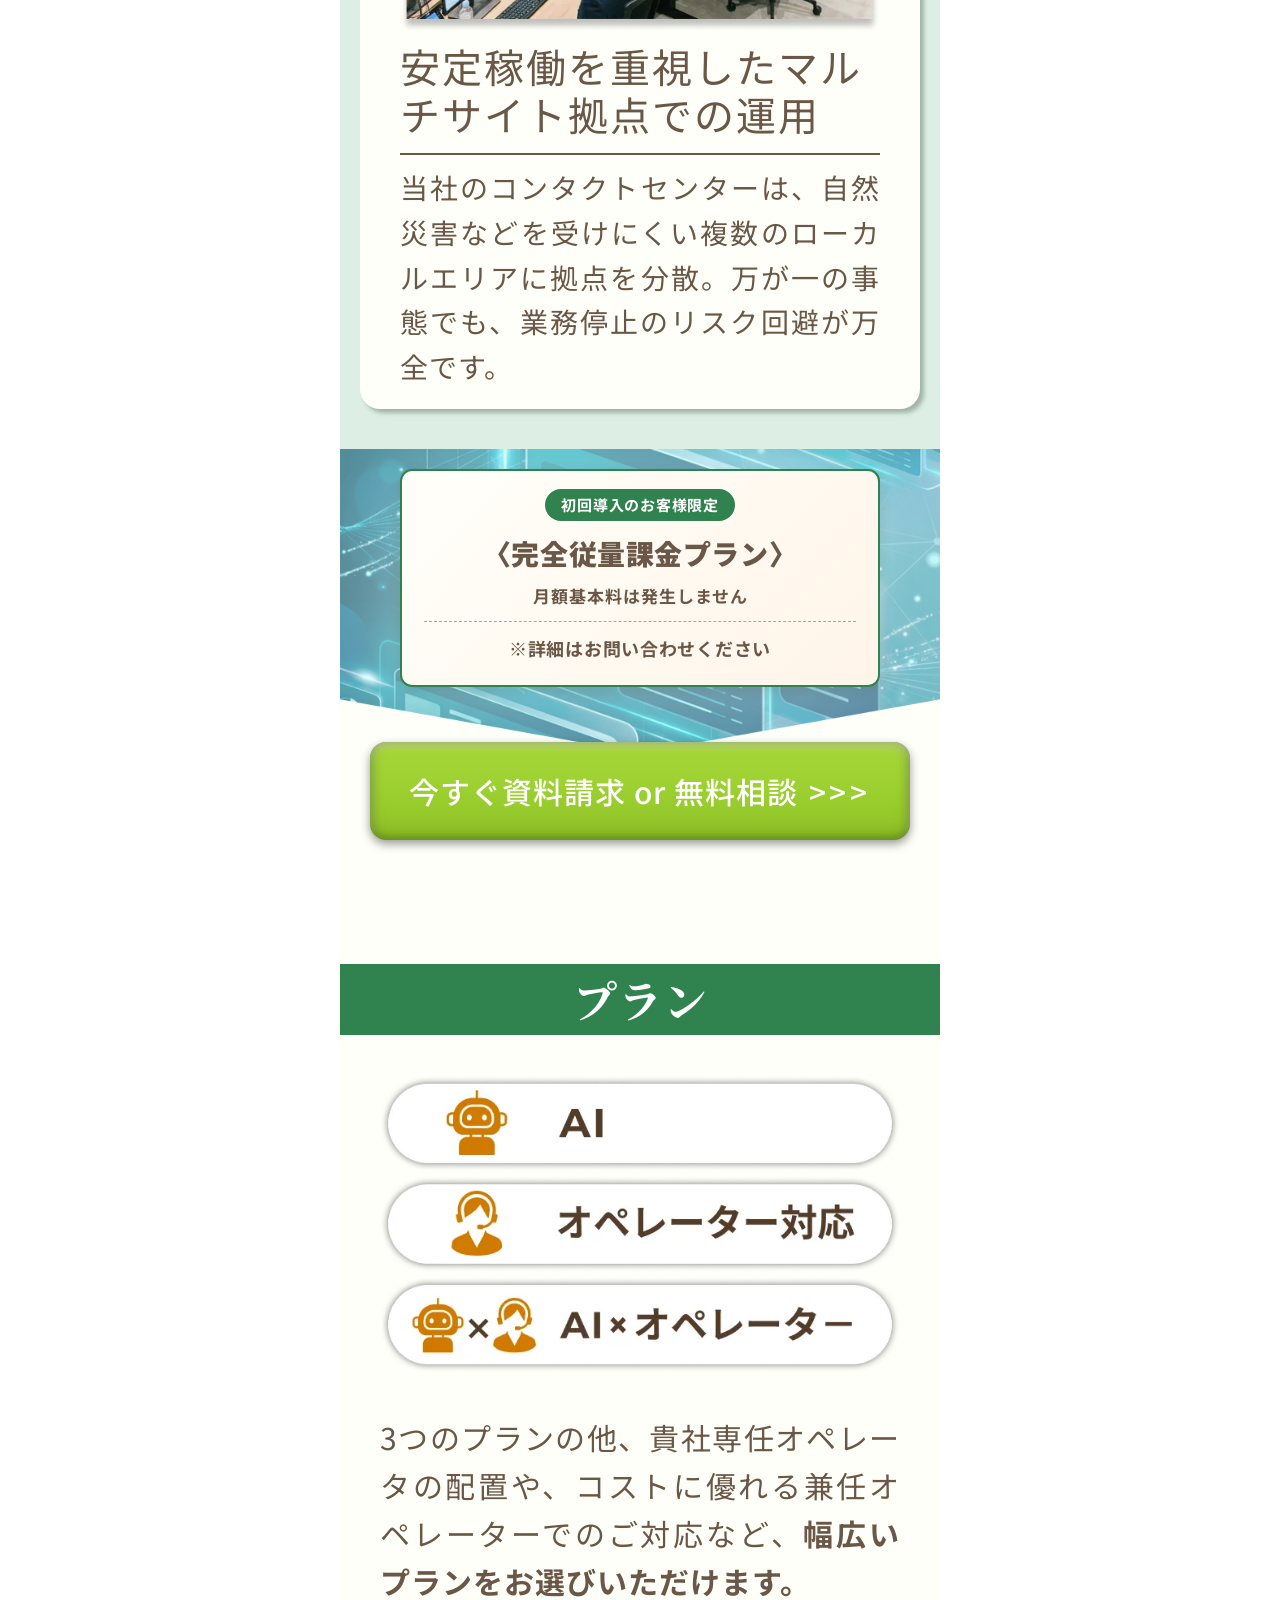
==== commit 5e86ceb5: "資料請求フォームを削除し、お問い合わせフォームと確認画面を簡素化 Co-authored-by: Cursor <cursoragent@cursor.com>" ====
--- a/index.html
+++ b/index.html
@@ -42,18 +42,6 @@
         <div class="logo">
           <img src="img/logo.webp" width="688" height="76" alt="株式会社インフォダイレクト" />
         </div>
-        <div class="campaign">
-          \ 初回導入のお客様限定 〈完全従量課金プラン〉月額基本料は発生しません
-          /<span>※2</span>
-        </div>
-        <div class="cta-button">
-          <a class="btn_document" href="#document"
-            ><img src="img/hero_icon_1.webp" width="24" height="30" alt="資料請求" />資料請求</a
-          >
-          <a class="btn_contact" href="#contact"
-            ><img src="img/hero_icon_2.webp" width="30" height="24" alt="無料相談" />無料相談</a
-          >
-        </div>
       </div>
     </header>
 
@@ -76,7 +64,7 @@
             <div class="campaign-sub">月額基本料は発生しません</div>
             <div class="campaign-detail">※詳細はお問い合わせください</div>
           </div>
-          <a href="#document" class="btn">今すぐ資料請求 or 無料相談</a>
+          <a href="#contact" class="btn">今すぐ資料請求 or 無料相談</a>
         </div>
       </div>
     </section>
@@ -133,7 +121,7 @@
             <div class="campaign-detail">※詳細はお問い合わせください</div>
           </div>
           <div class="cta-button">
-            <a href="#document" class="btn">今すぐ資料請求 or 無料相談</a>
+            <a href="#contact" class="btn">今すぐ資料請求 or 無料相談</a>
           </div>
         </div>
       </div>
@@ -194,7 +182,7 @@
             <div class="campaign-detail">※詳細はお問い合わせください</div>
           </div>
           <div class="cta-button">
-            <a href="#document" class="btn">今すぐ資料請求 or 無料相談</a>
+            <a href="#contact" class="btn">今すぐ資料請求 or 無料相談</a>
           </div>
         </div>
       </div>
@@ -382,7 +370,7 @@
             <div class="campaign-detail">※詳細はお問い合わせください</div>
           </div>
           <div class="cta-button">
-            <a href="#document" class="btn">今すぐ資料請求 or 無料相談</a>
+            <a href="#contact" class="btn">今すぐ資料請求 or 無料相談</a>
           </div>
         </div>
       </div>
@@ -438,7 +426,7 @@
             <div class="campaign-detail">※詳細はお問い合わせください</div>
           </div>
           <div class="cta-button">
-            <a href="#document" class="btn">今すぐ資料請求 or 無料相談</a>
+            <a href="#contact" class="btn">今すぐ資料請求 or 無料相談</a>
           </div>
         </div>
       </div>
@@ -457,6 +445,11 @@
             </div>
           </div>
           <form id="contactForm">
+            <div class="form-group">
+              <label>氏名<span class="required">必須</span></label>
+              <input type="text" name="your-name" placeholder="東京 一郎" required />
+              <div class="error-message"></div>
+            </div>
             <div class="form-group">
               <label>貴社名<span class="required">必須</span></label>
               <input
@@ -471,20 +464,6 @@
               <input type="text" name="your-busyo" placeholder="通販事業部" />
             </div>
             <div class="form-group">
-              <label>氏名<span class="required">必須</span></label>
-              <input type="text" name="your-name" placeholder="東京 一郎" required />
-              <div class="error-message"></div>
-            </div>
-            <div class="form-group">
-              <label>フリガナ<span class="required">必須</span></label>
-              <input
-                type="text"
-                name="your-furigana"
-                placeholder="トウキョウ イチロウ"
-                required />
-              <div class="error-message"></div>
-            </div>
-            <div class="form-group">
               <label>電話番号<span class="required">必須</span></label>
               <input
                 type="tel"
@@ -501,40 +480,6 @@
                 placeholder="infodirect@dummy.com"
                 required />
               <div class="error-message"></div>
-            </div>
-            <div class="form-group form-group-select">
-              <label class="select"
-                >お問い合わせ・ご相談の種類<span class="required">必須</span
-                ><br /><span class="multiple">（複数選択可）</span></label
-              >
-              <label class="checkbox">
-                <input type="checkbox" name="choice-service[]" value="サービスについて" />
-                <span class="checkmark"></span>
-                サービスについて
-              </label>
-              <label class="checkbox">
-                <input type="checkbox" name="choice-service[]" value="費用について" />
-                <span class="checkmark"></span>
-                費用について
-              </label>
-              <label class="checkbox">
-                <input
-                  type="checkbox"
-                  name="choice-service[]"
-                  value="面談希望（オンラインまたは対面）" />
-                <span class="checkmark"></span>
-                面談希望（オンラインまたは対面）
-              </label>
-              <label class="checkbox">
-                <input type="checkbox" name="choice-service[]" value="業務提携" />
-                <span class="checkmark"></span>
-                業務提携
-              </label>
-              <label class="checkbox">
-                <input type="checkbox" name="choice-service[]" value="その他" />
-                <span class="checkmark"></span>
-                その他
-              </label>
             </div>
             <div class="form-group">
               <label>お問い合わせ・ご相談内容</label>
@@ -573,105 +518,6 @@
       </div>
     </section>
 
-    <section id="document" class="document">
-      <div class="container">
-        <div class="ttl">資料請求</div>
-        <div class="inner">
-          <div class="txt">
-            <div class="txt_1">
-              インフォダイレクトのサービス概要や導入メリットを解説した資料をPDFでお送りします。
-            </div>
-            <div class="txt_2">
-              以下のフォームの必須事項をご入力の上、「送信する」ボタンをクリックしてください。
-            </div>
-          </div>
-          <form id="documentForm">
-            <div class="form-group">
-              <label>貴社名<span class="required">必須</span></label>
-              <input
-                type="text"
-                name="company"
-                placeholder="株式会社インフォダイレクト"
-                required />
-              <div class="error-message"></div>
-            </div>
-            <div class="form-group">
-              <label>部署名</label>
-              <input type="text" name="department" placeholder="通販事業部" />
-            </div>
-            <div class="form-group">
-              <label>氏名<span class="required">必須</span></label>
-              <input type="text" name="your-name" placeholder="東京 一郎" required />
-              <div class="error-message"></div>
-            </div>
-            <div class="form-group">
-              <label>フリガナ<span class="required">必須</span></label>
-              <input
-                type="text"
-                name="kana"
-                placeholder="トウキョウ イチロウ"
-                required />
-              <div class="error-message"></div>
-            </div>
-            <div class="form-group">
-              <label>電話番号<span class="required">必須</span></label>
-              <input
-                type="tel"
-                name="tel"
-                placeholder="03-1234-5678"
-                required />
-              <div class="error-message"></div>
-            </div>
-            <div class="form-group">
-              <label>メールアドレス<span class="required">必須</span></label>
-              <input
-                type="email"
-                name="email"
-                placeholder="infodirect@dummy.com"
-                required />
-              <div class="error-message"></div>
-            </div>
-            <div class="form-group">
-              <label>都道府県</label>
-              <input type="text" name="pref" placeholder="東京都" />
-            </div>
-            <div class="form-group">
-              <label>ご質問・ご相談内容</label>
-              <textarea
-                name="message"
-                rows="5"
-                cols="33"
-                placeholder="ご質問・ご相談などがあればご記入ください。"></textarea>
-            </div>
-            <div class="form-group form-group-privacy">
-              <label class="checkbox">
-                <input type="checkbox" name="privacy" value="同意" />
-                <span class="checkmark"></span>
-                <a
-                  href="https://infodirect.co.jp/privacy-policy/"
-                  target="_blank"
-                  >プライバシーポリシー</a
-                >に同意する
-              </label>
-              <div class="error-message-privacy-document"></div>
-            </div>
-            <div class="form-group hp-field" aria-hidden="true">
-              <label for="document-hp-url">URL</label>
-              <input
-                type="text"
-                name="hp-url"
-                id="document-hp-url"
-                tabindex="-1"
-                autocomplete="off" />
-            </div>
-            <button type="button" class="submit-btn" id="documentConfirmBtn">
-              確認画面へ
-            </button>
-          </form>
-        </div>
-      </div>
-    </section>
-
     <footer>
       <div class="container">
         <div class="inner">
@@ -698,26 +544,6 @@
   function isHoneypotFilled(form) {
     const hp = form.querySelector('.hp-field input');
     return hp && hp.value.trim() !== '';
-  }
-  
-  // A. 資料請求フォームの処理
-  const docBtn = document.getElementById('documentConfirmBtn');
-  if (docBtn) {
-    docBtn.addEventListener('click', function() {
-      const form = document.getElementById('documentForm');
-      if (isHoneypotFilled(form)) return;
-      if (!form.checkValidity()) { form.reportValidity(); return; }
-
-      const privacyCheck = form.querySelector('input[name="privacy"]');
-      if (privacyCheck && !privacyCheck.checked) {
-        const errorPrivacy = form.querySelector('.error-message-privacy-document');
-        if (errorPrivacy) errorPrivacy.textContent = 'プライバシーポリシーへの同意が必要です。';
-        return;
-      }
-
-      saveFormToSession(form);
-      window.location.href = 'document_confirm.html'; // ★資料請求用確認画面へ
-    });
   }
 
   // B. お問い合わせフォームの処理
@@ -727,12 +553,6 @@
       const form = document.getElementById('contactForm');
       if (isHoneypotFilled(form)) return;
       if (!form.checkValidity()) { form.reportValidity(); return; }
-
-      const choiceService = form.querySelectorAll('input[name="choice-service[]"]:checked');
-      if (choiceService.length === 0) {
-        alert('お問い合わせ・ご相談の種類を1つ以上選択してください。');
-        return;
-      }
 
       const privacyCheck = form.querySelector('input[name="privacy"]');
       if (privacyCheck && !privacyCheck.checked) {
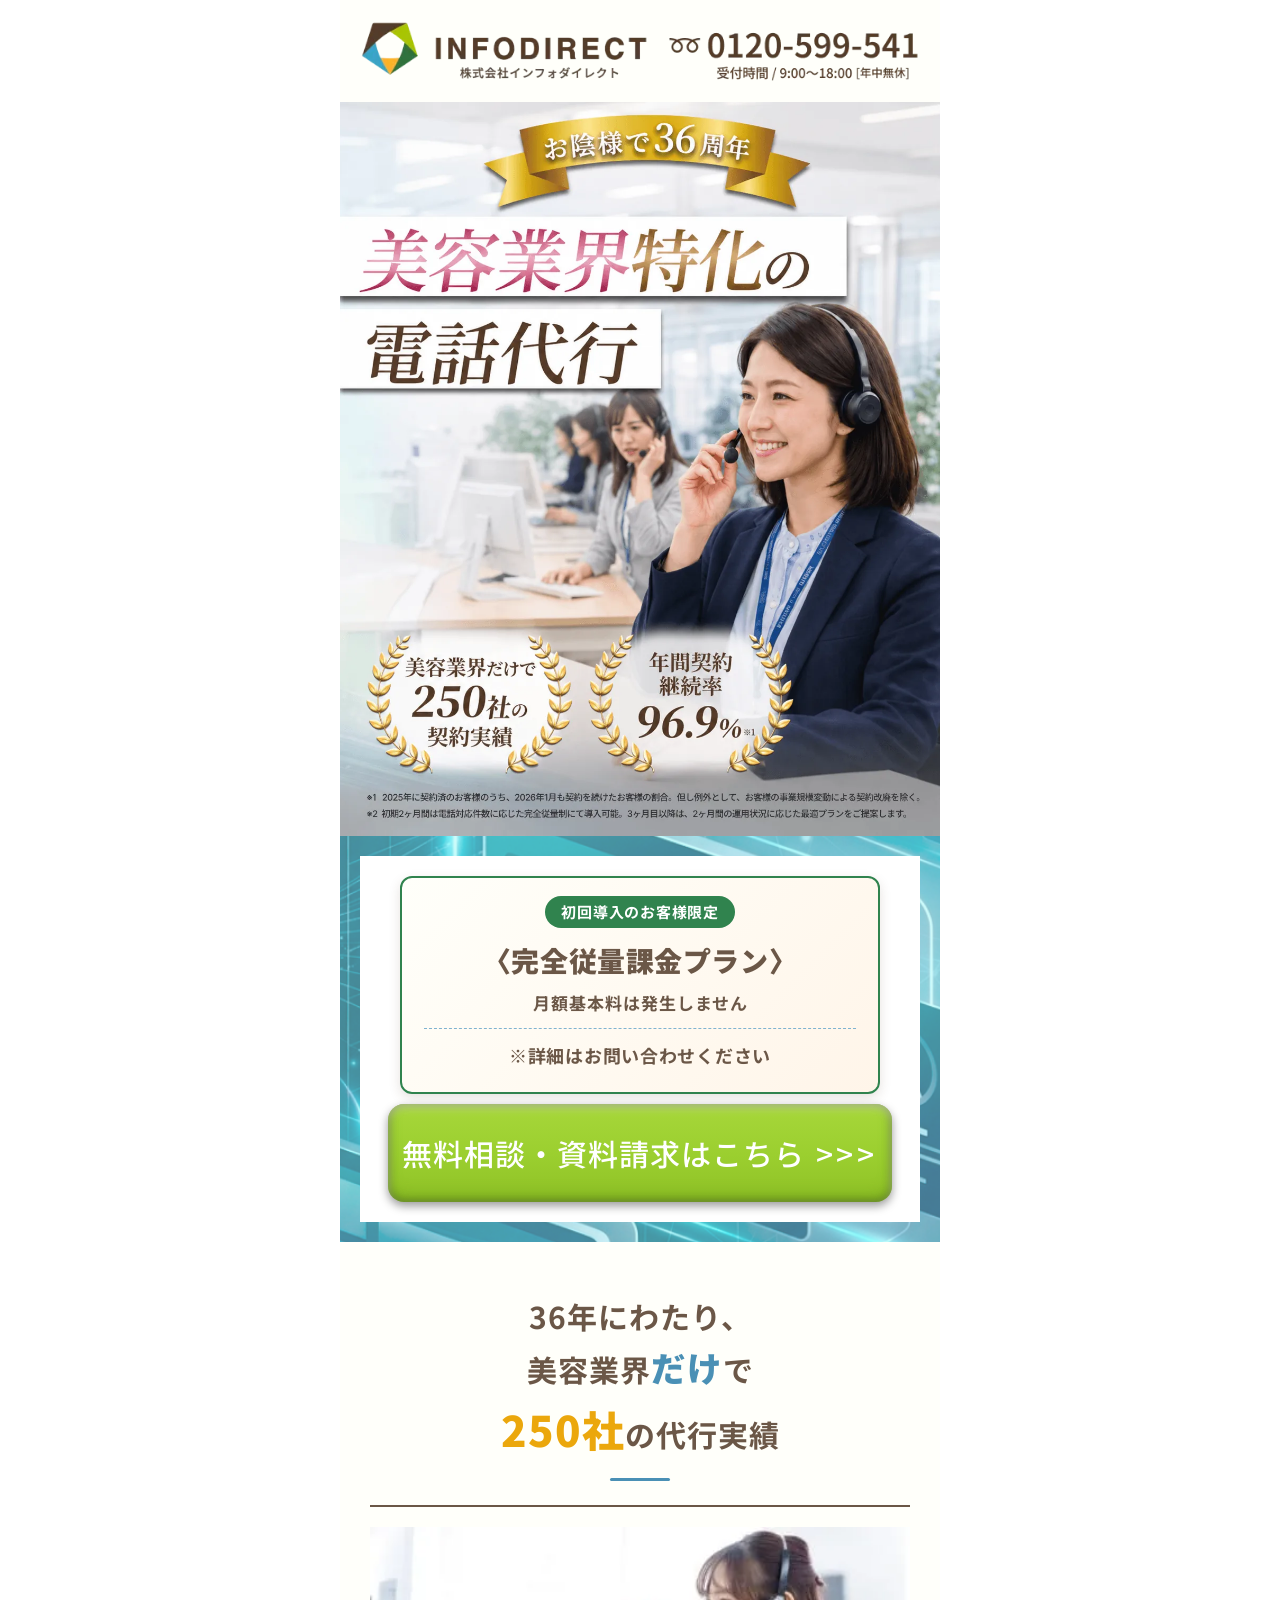
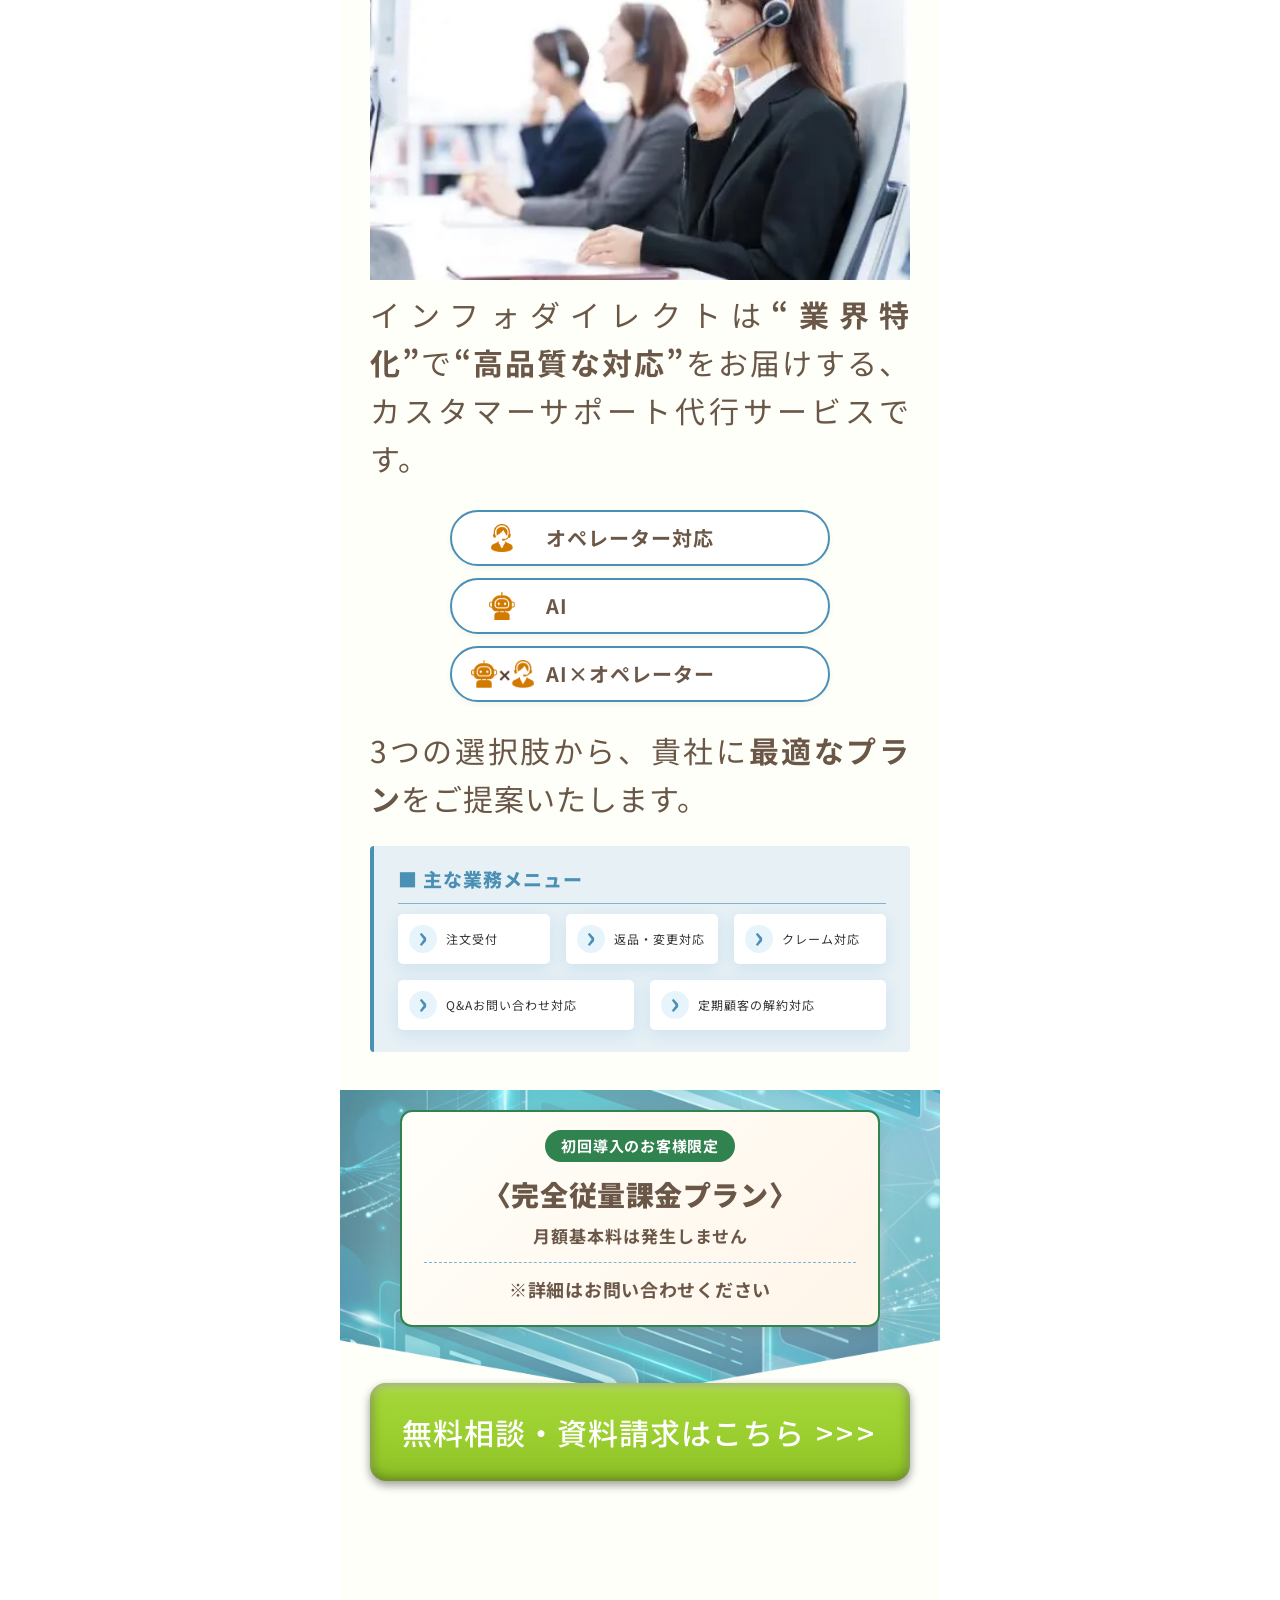
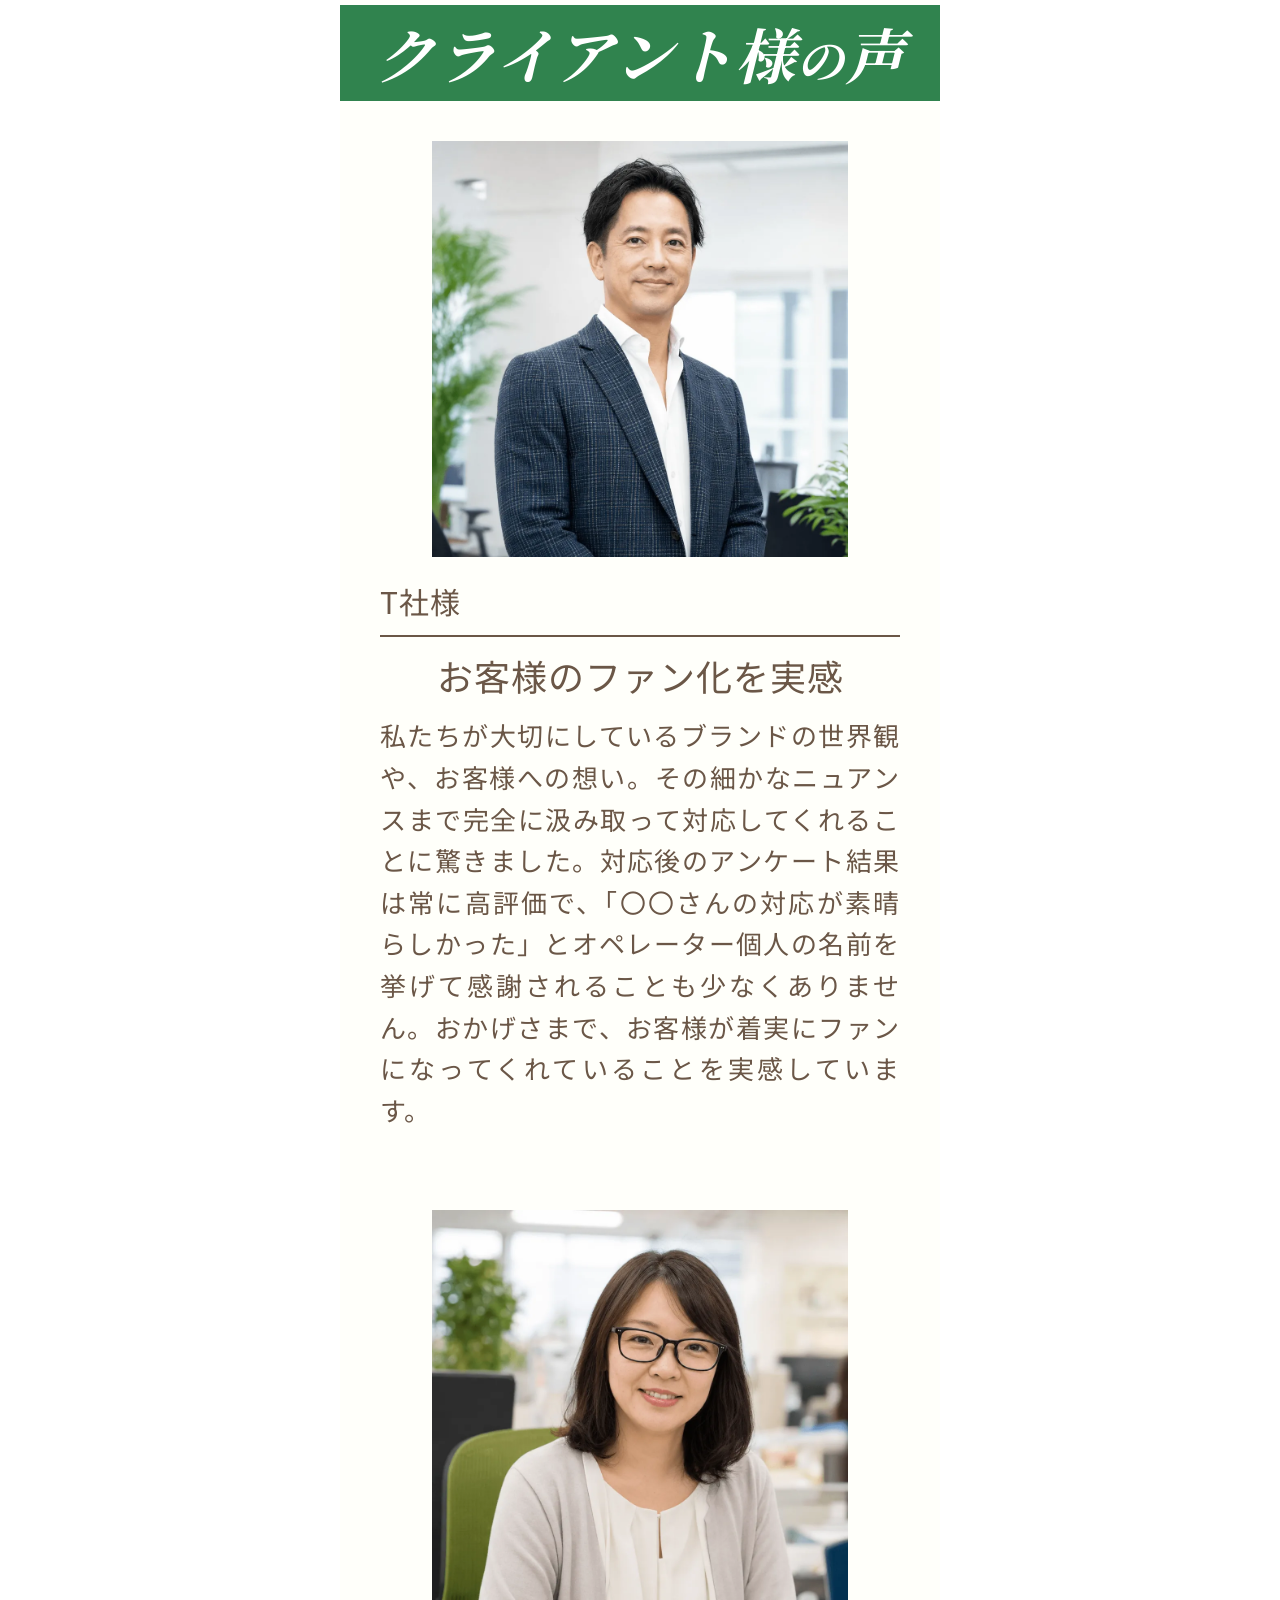
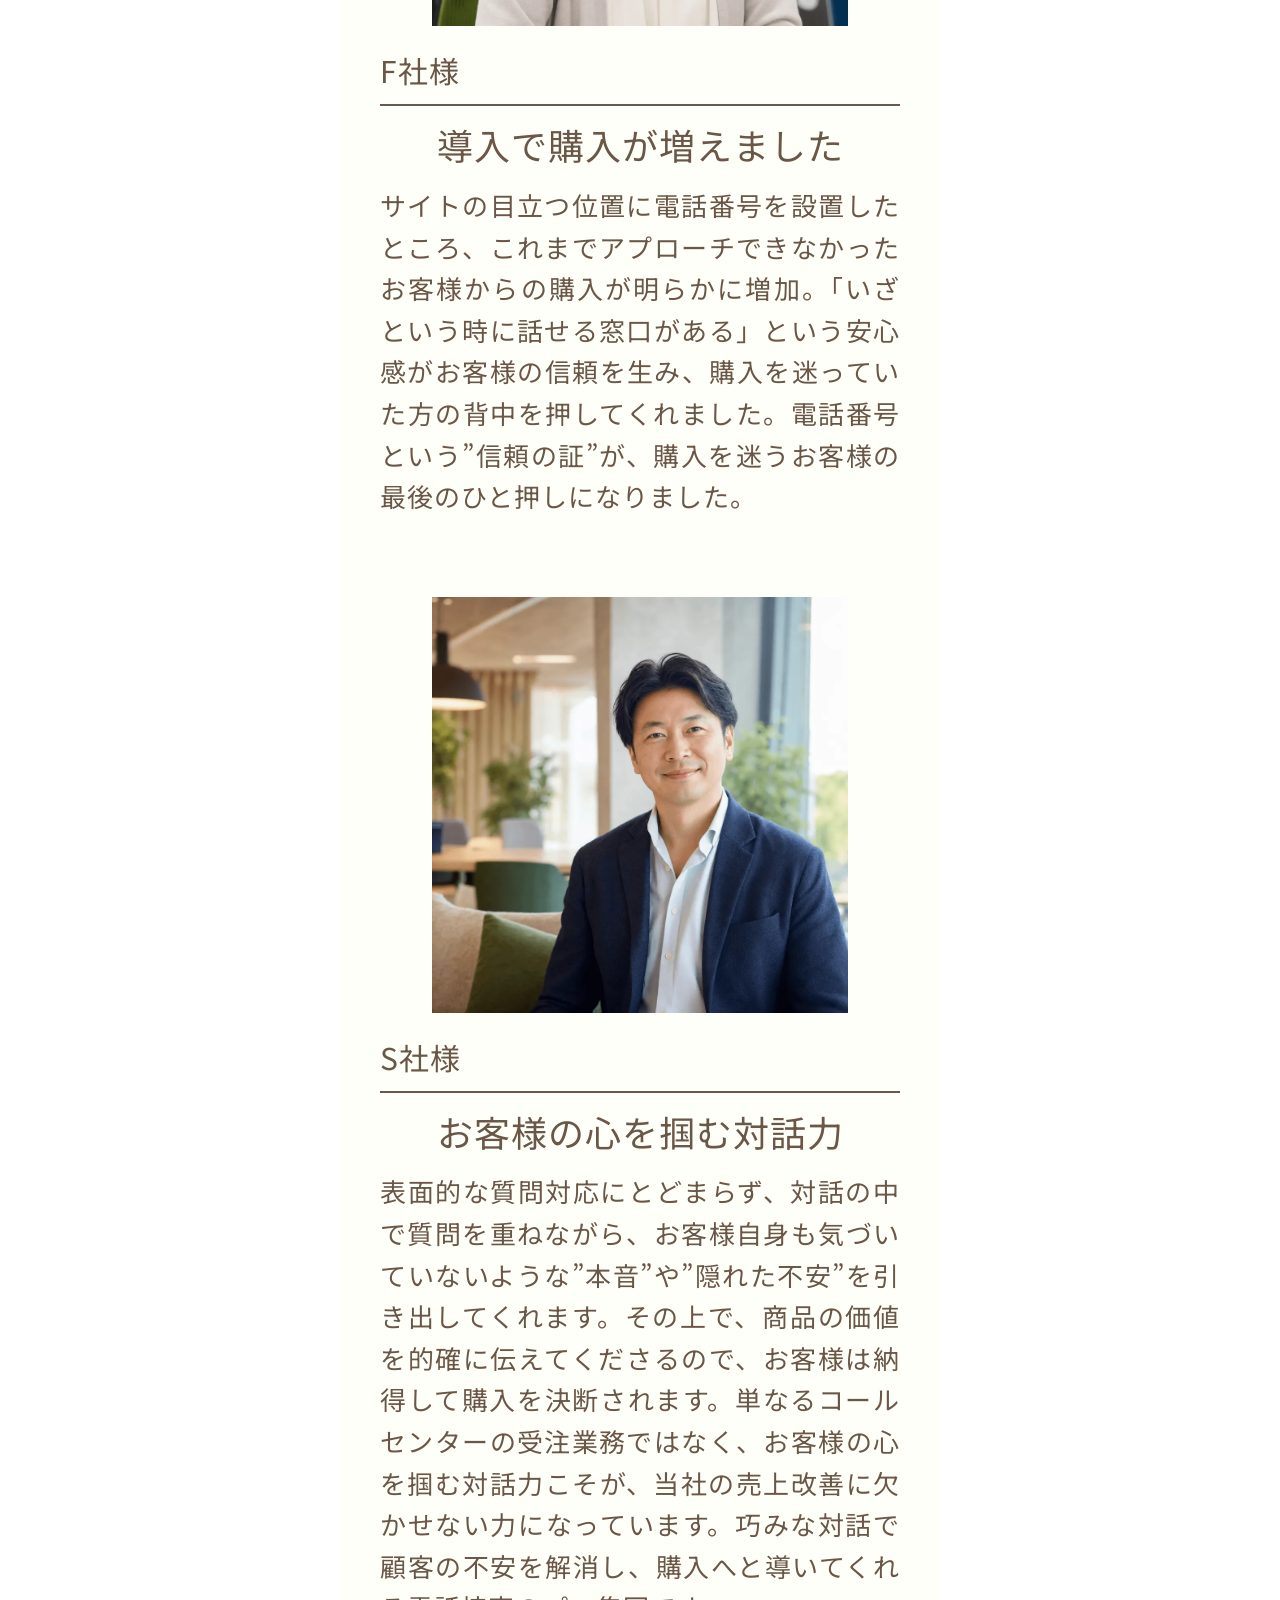
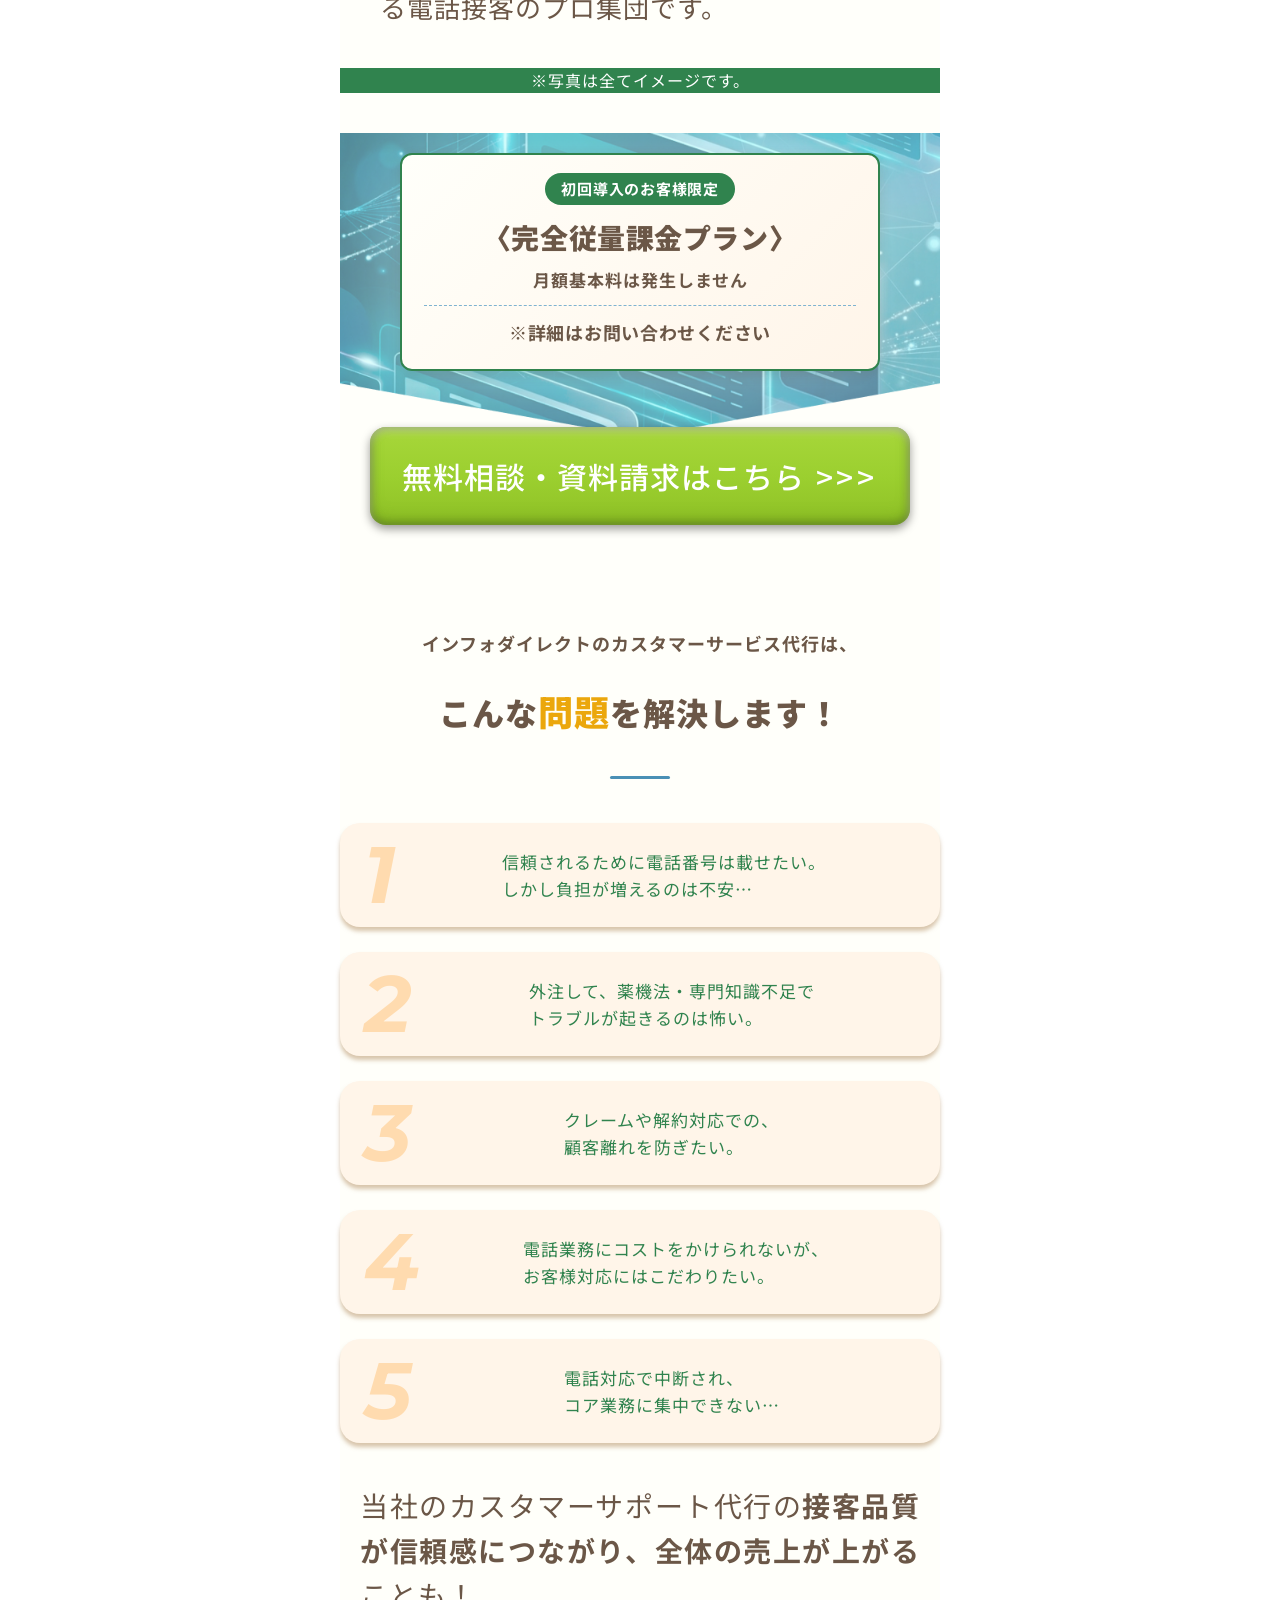
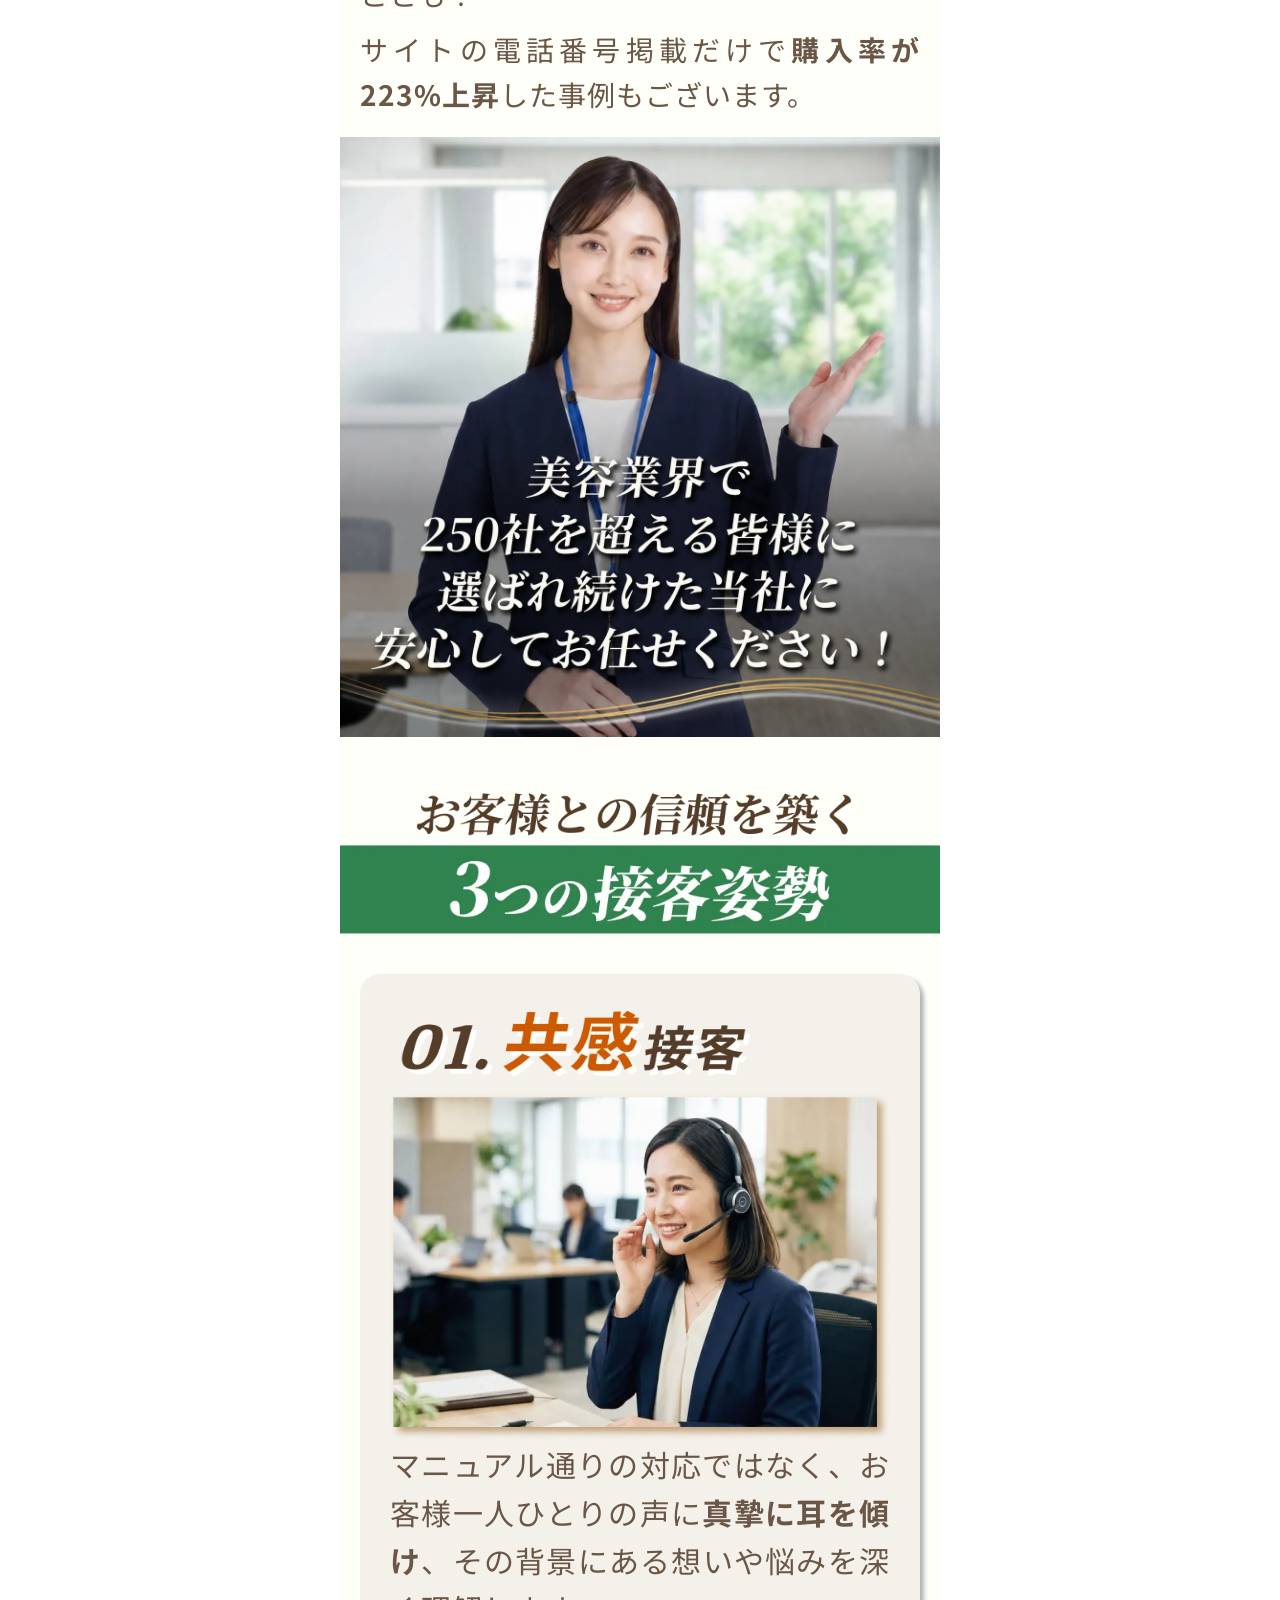
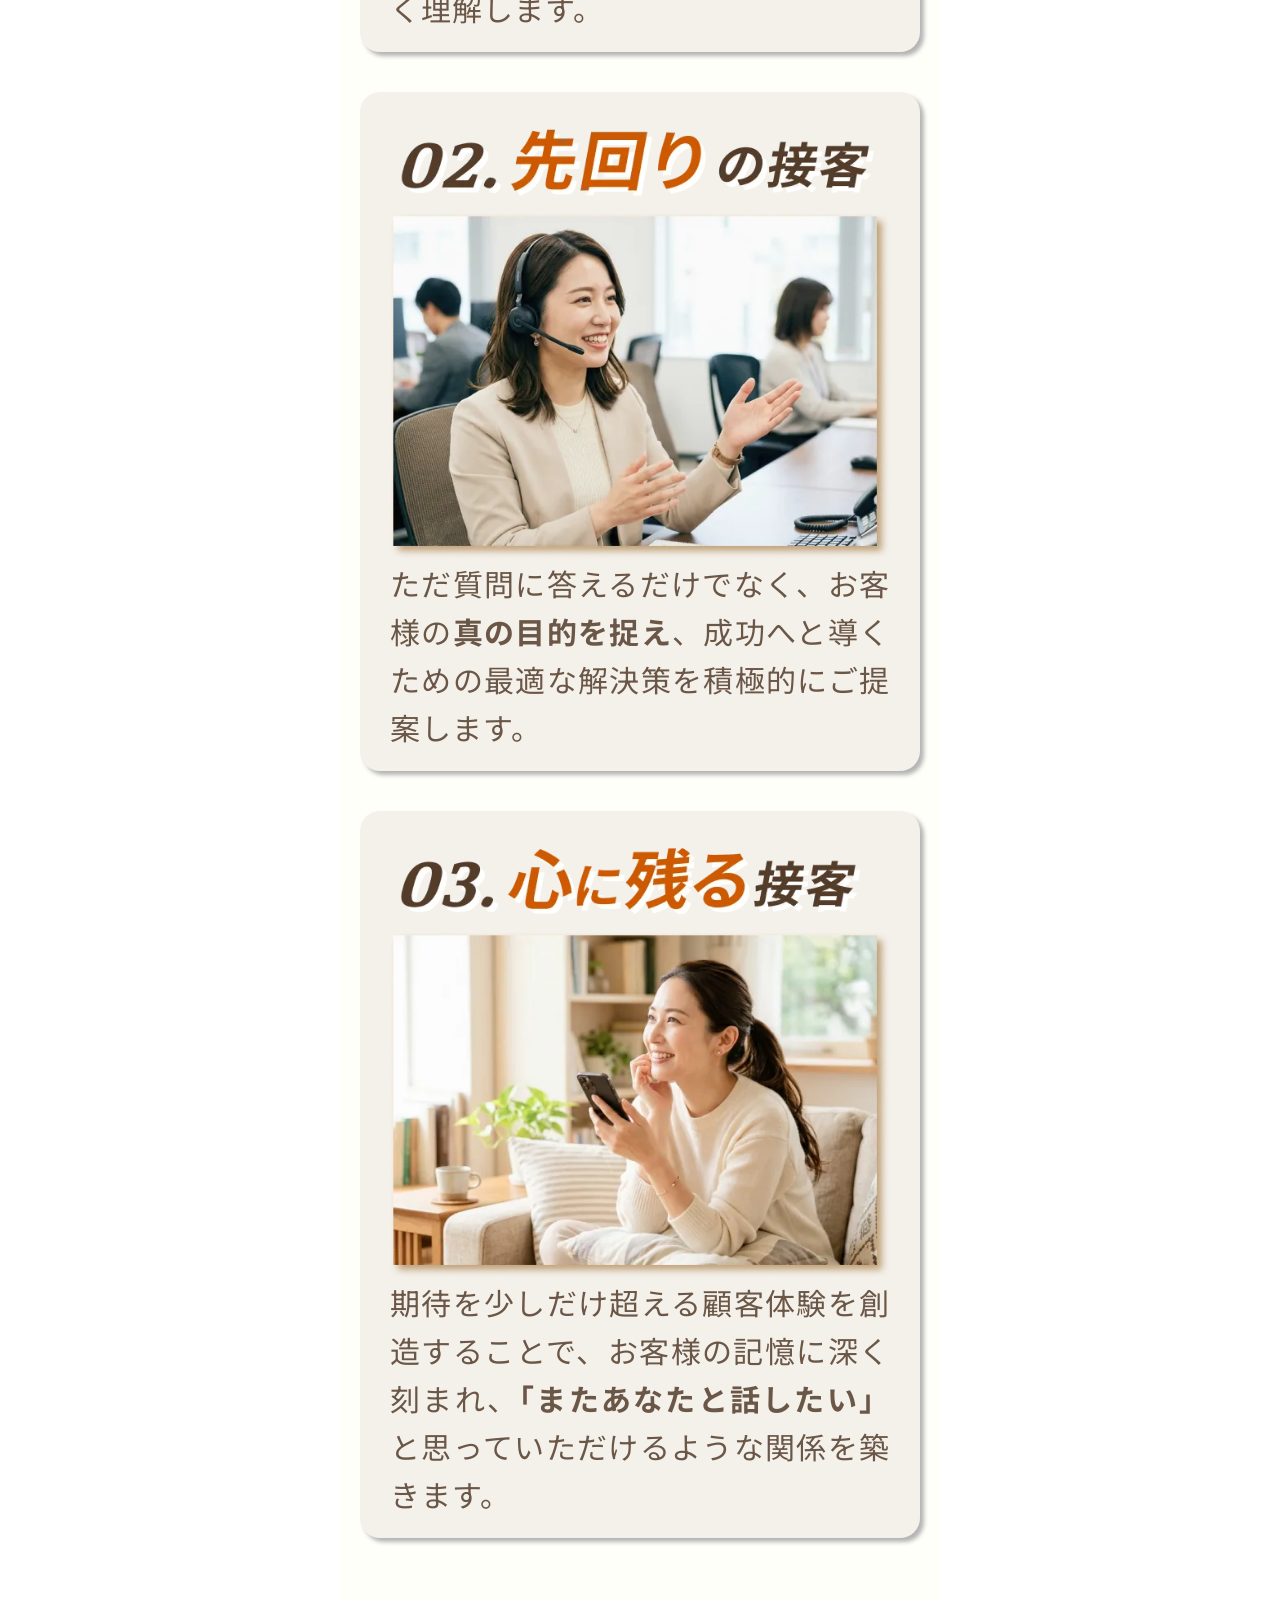
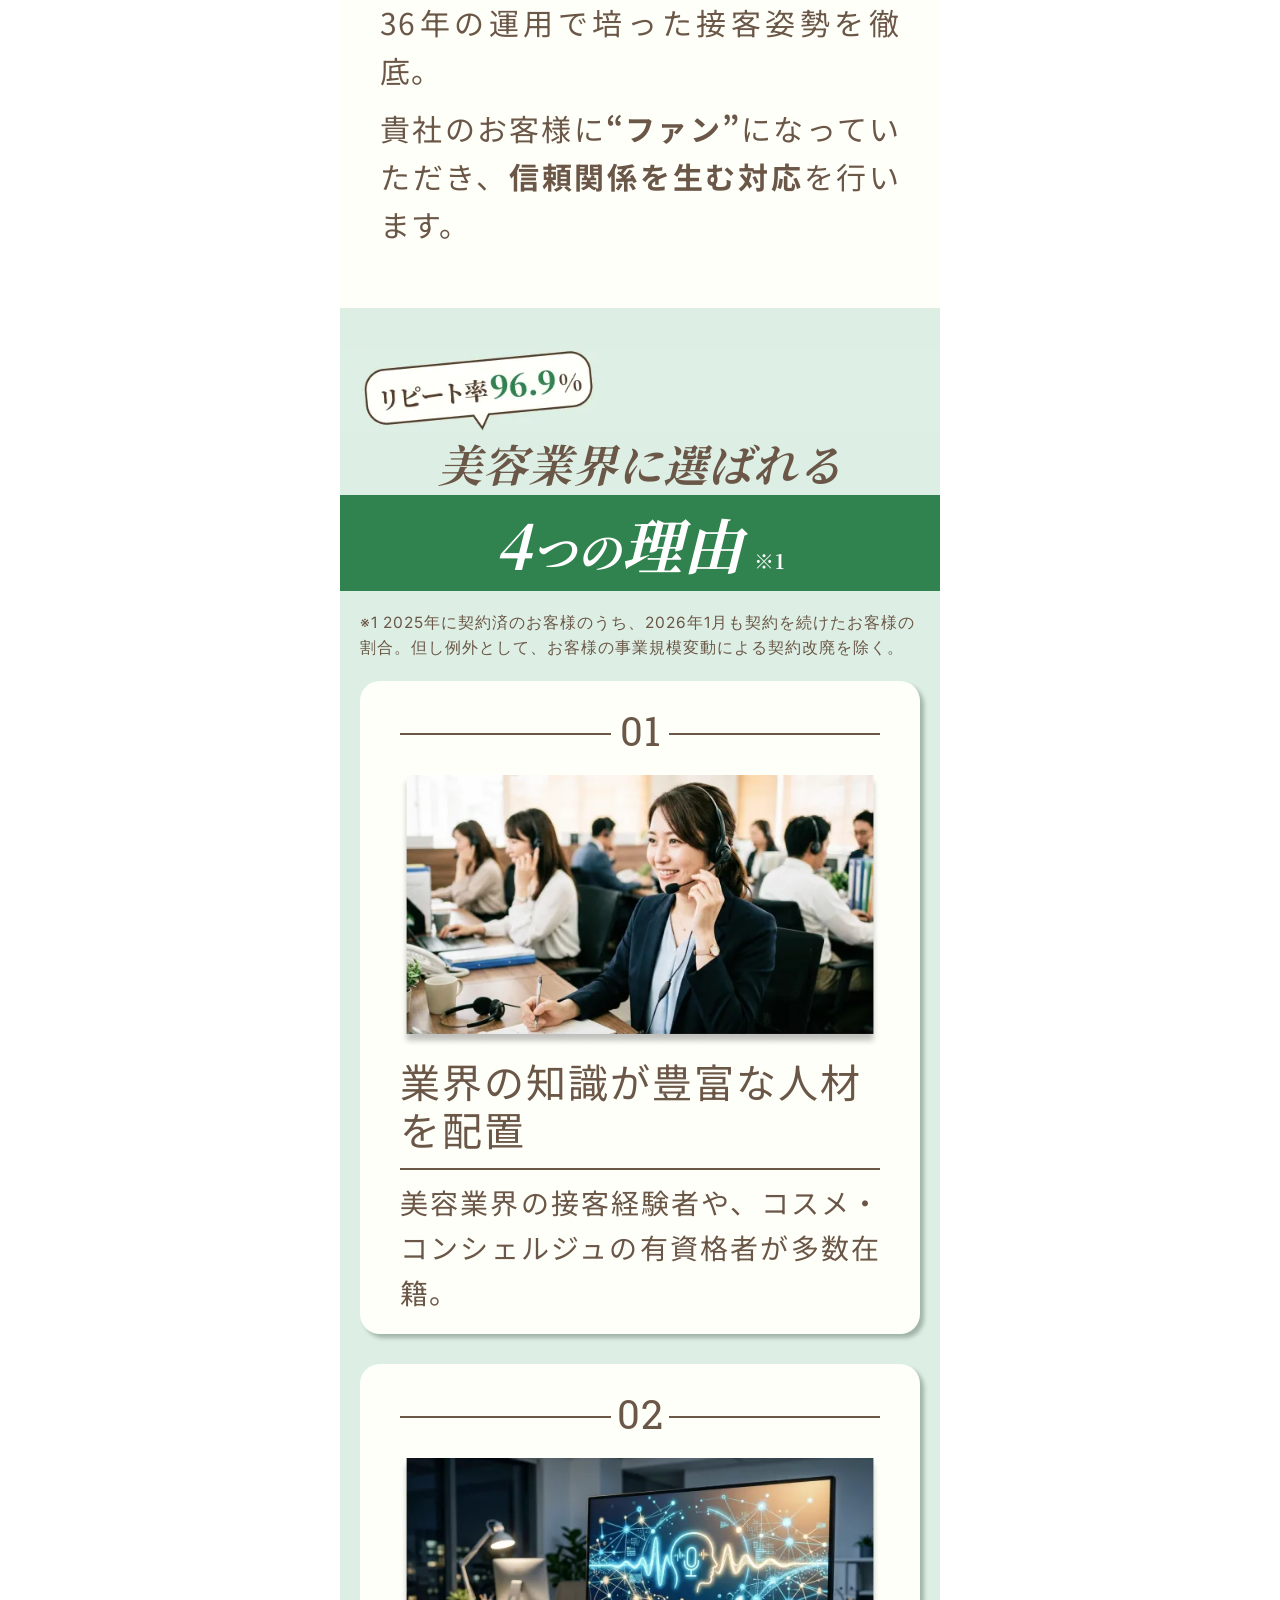
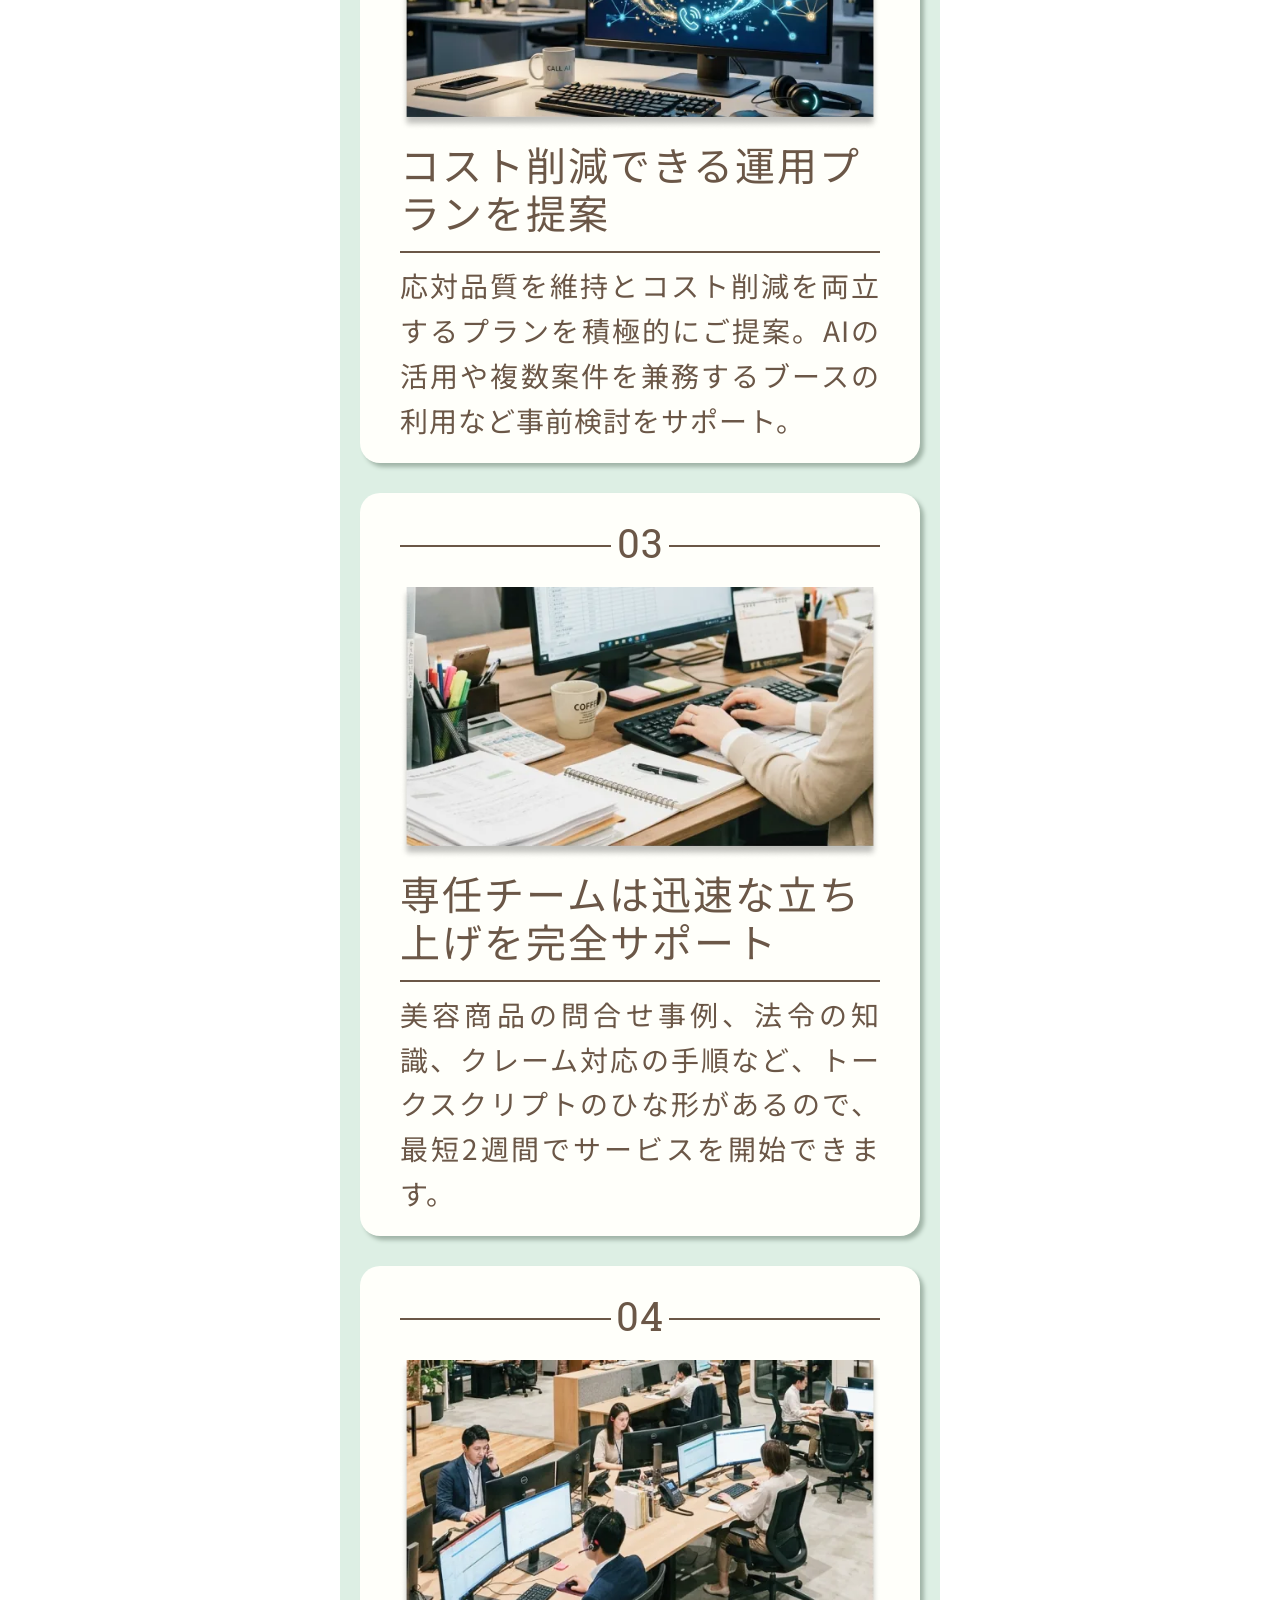
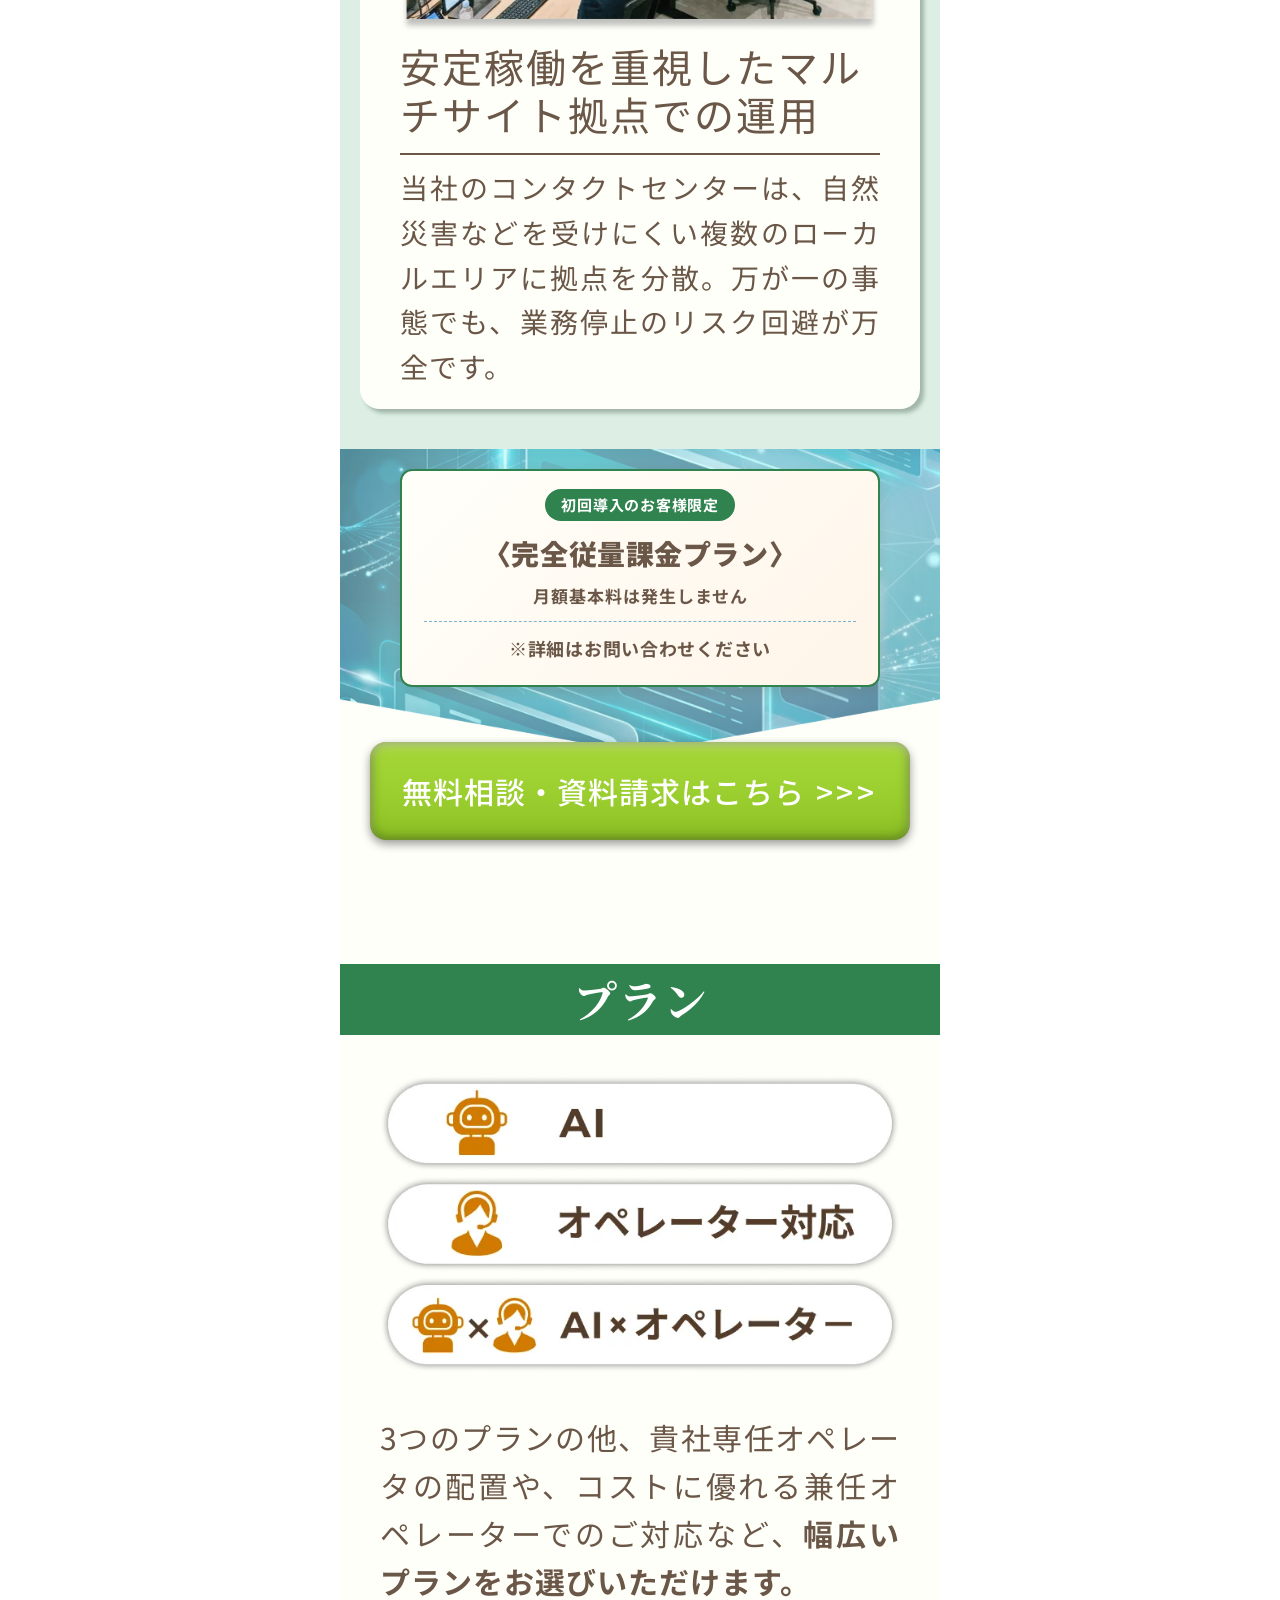
==== commit e999b02f: "CTA文言を「無料相談・資料請求はこちら」に統一しボタンスタイルを調整 Co-authored-by: Cursor <cursoragent@cursor.com>" ====
--- a/index.html
+++ b/index.html
@@ -64,7 +64,7 @@
             <div class="campaign-sub">月額基本料は発生しません</div>
             <div class="campaign-detail">※詳細はお問い合わせください</div>
           </div>
-          <a href="#contact" class="btn">今すぐ資料請求 or 無料相談</a>
+          <a href="#contact" class="btn">無料相談・資料請求はこちら</a>
         </div>
       </div>
     </section>
@@ -121,7 +121,7 @@
             <div class="campaign-detail">※詳細はお問い合わせください</div>
           </div>
           <div class="cta-button">
-            <a href="#contact" class="btn">今すぐ資料請求 or 無料相談</a>
+            <a href="#contact" class="btn">無料相談・資料請求はこちら</a>
           </div>
         </div>
       </div>
@@ -182,7 +182,7 @@
             <div class="campaign-detail">※詳細はお問い合わせください</div>
           </div>
           <div class="cta-button">
-            <a href="#contact" class="btn">今すぐ資料請求 or 無料相談</a>
+            <a href="#contact" class="btn">無料相談・資料請求はこちら</a>
           </div>
         </div>
       </div>
@@ -370,7 +370,7 @@
             <div class="campaign-detail">※詳細はお問い合わせください</div>
           </div>
           <div class="cta-button">
-            <a href="#contact" class="btn">今すぐ資料請求 or 無料相談</a>
+            <a href="#contact" class="btn">無料相談・資料請求はこちら</a>
           </div>
         </div>
       </div>
@@ -426,7 +426,7 @@
             <div class="campaign-detail">※詳細はお問い合わせください</div>
           </div>
           <div class="cta-button">
-            <a href="#contact" class="btn">今すぐ資料請求 or 無料相談</a>
+            <a href="#contact" class="btn">無料相談・資料請求はこちら</a>
           </div>
         </div>
       </div>
--- a/style.css
+++ b/style.css
@@ -171,6 +171,7 @@
 }
 
 .campaign-1 .container .inner {
+    width: 100%;
     background: #fff;
     padding: 20px 0;
     display: flex;
@@ -194,7 +195,7 @@
     display: flex;
     align-items: center;
     justify-content: center;
-    width: 90%;
+    width: 97%;
     min-height: 66px;
     margin: 0 auto;
     padding: 0.55em 1.15em;
@@ -225,7 +226,15 @@
     .campaign-2 .container .inner .cta-button .btn {
         min-height: 98px;
         border-radius: 16px;
+        font-size: 26px;
+    }
+}
+
+@media (min-width: 580px) {
+    .campaign-1 .container .inner .btn,
+    .campaign-2 .container .inner .cta-button .btn {
         font-size: 30px;
+        width: 90%;
     }
 }
 
